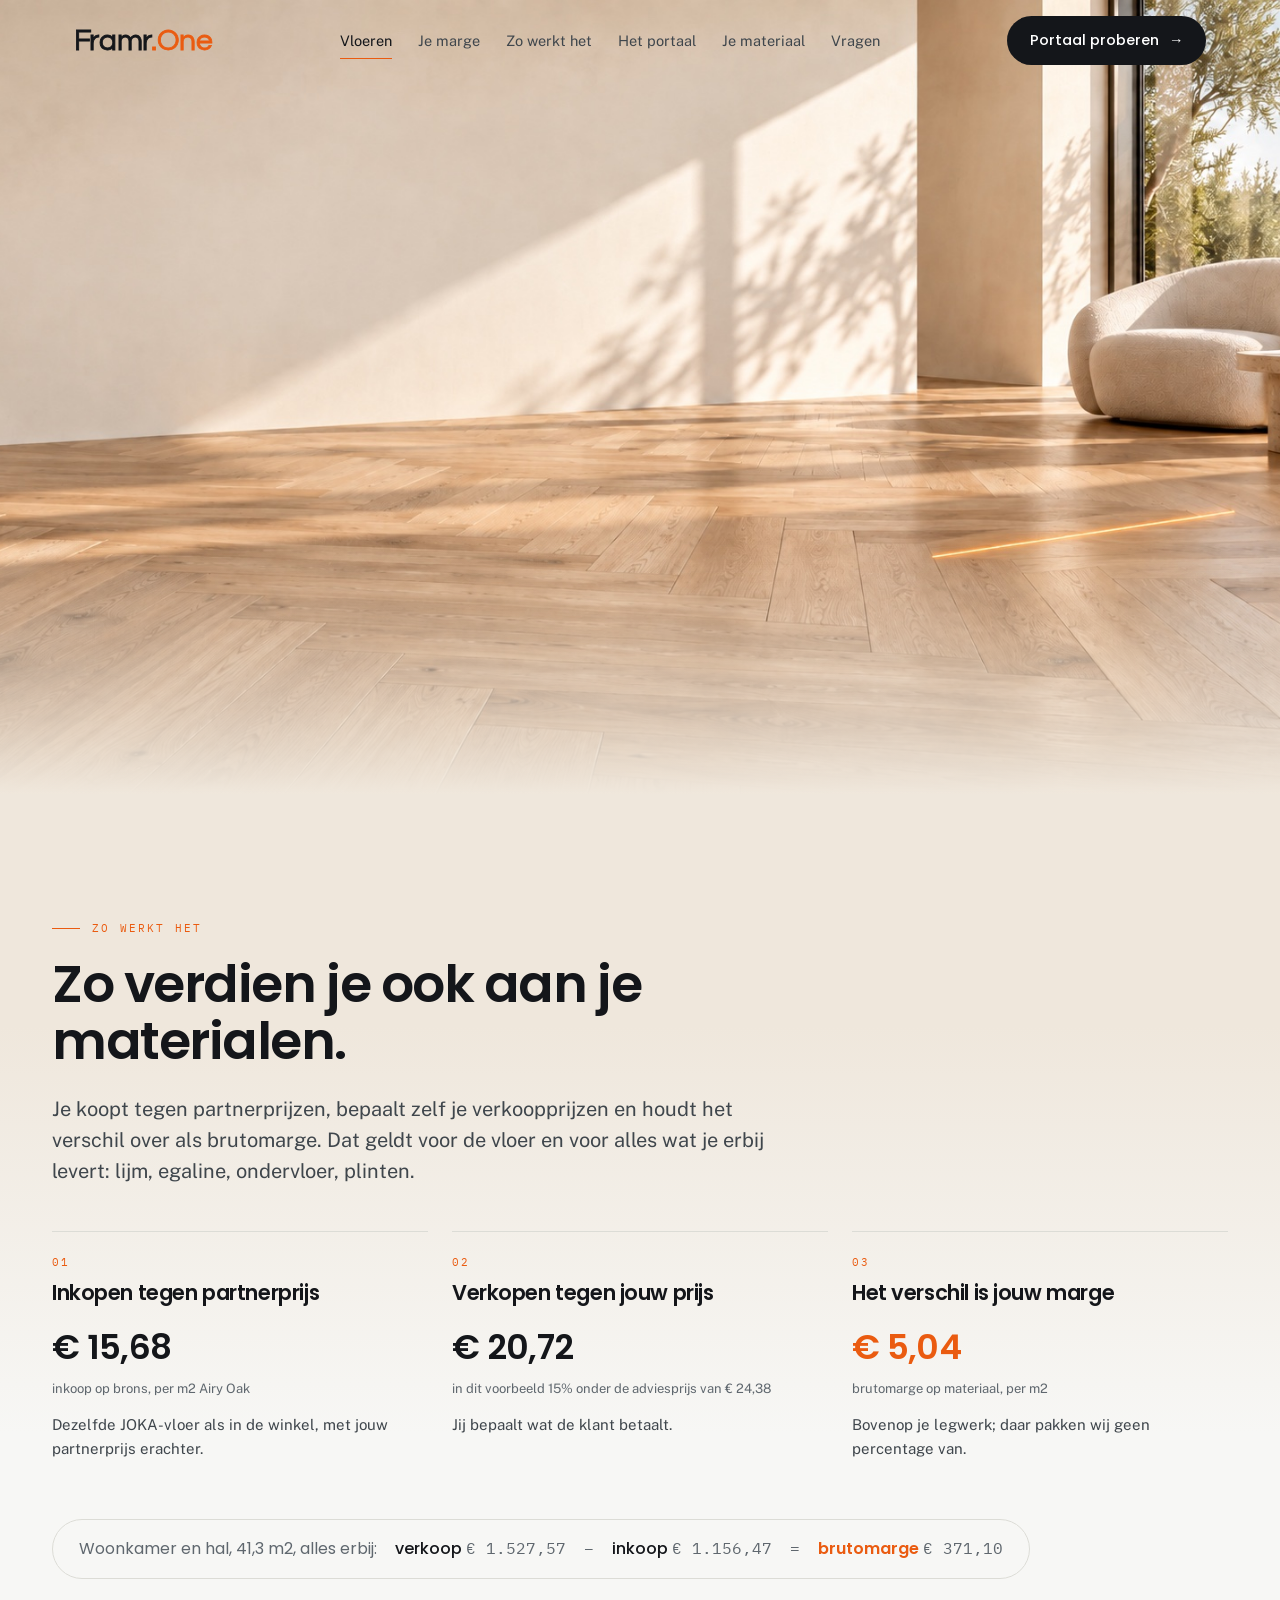
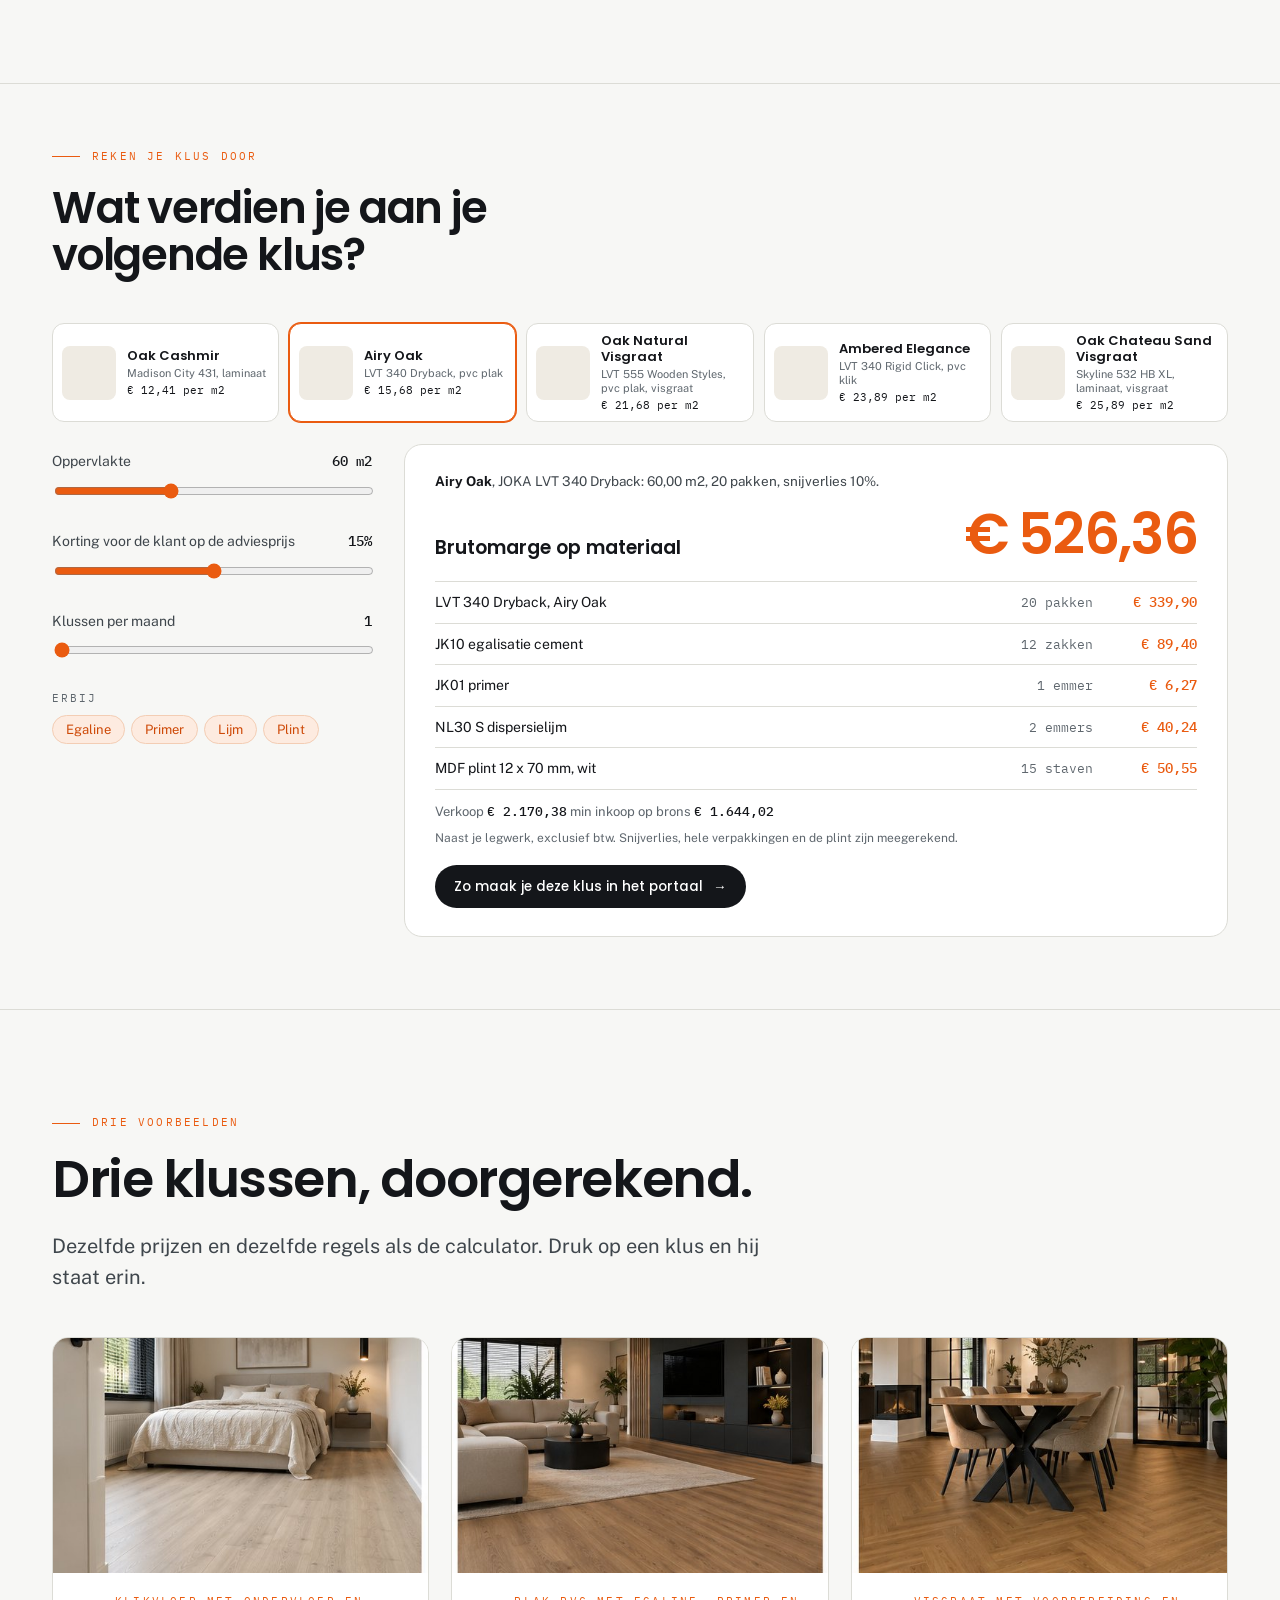
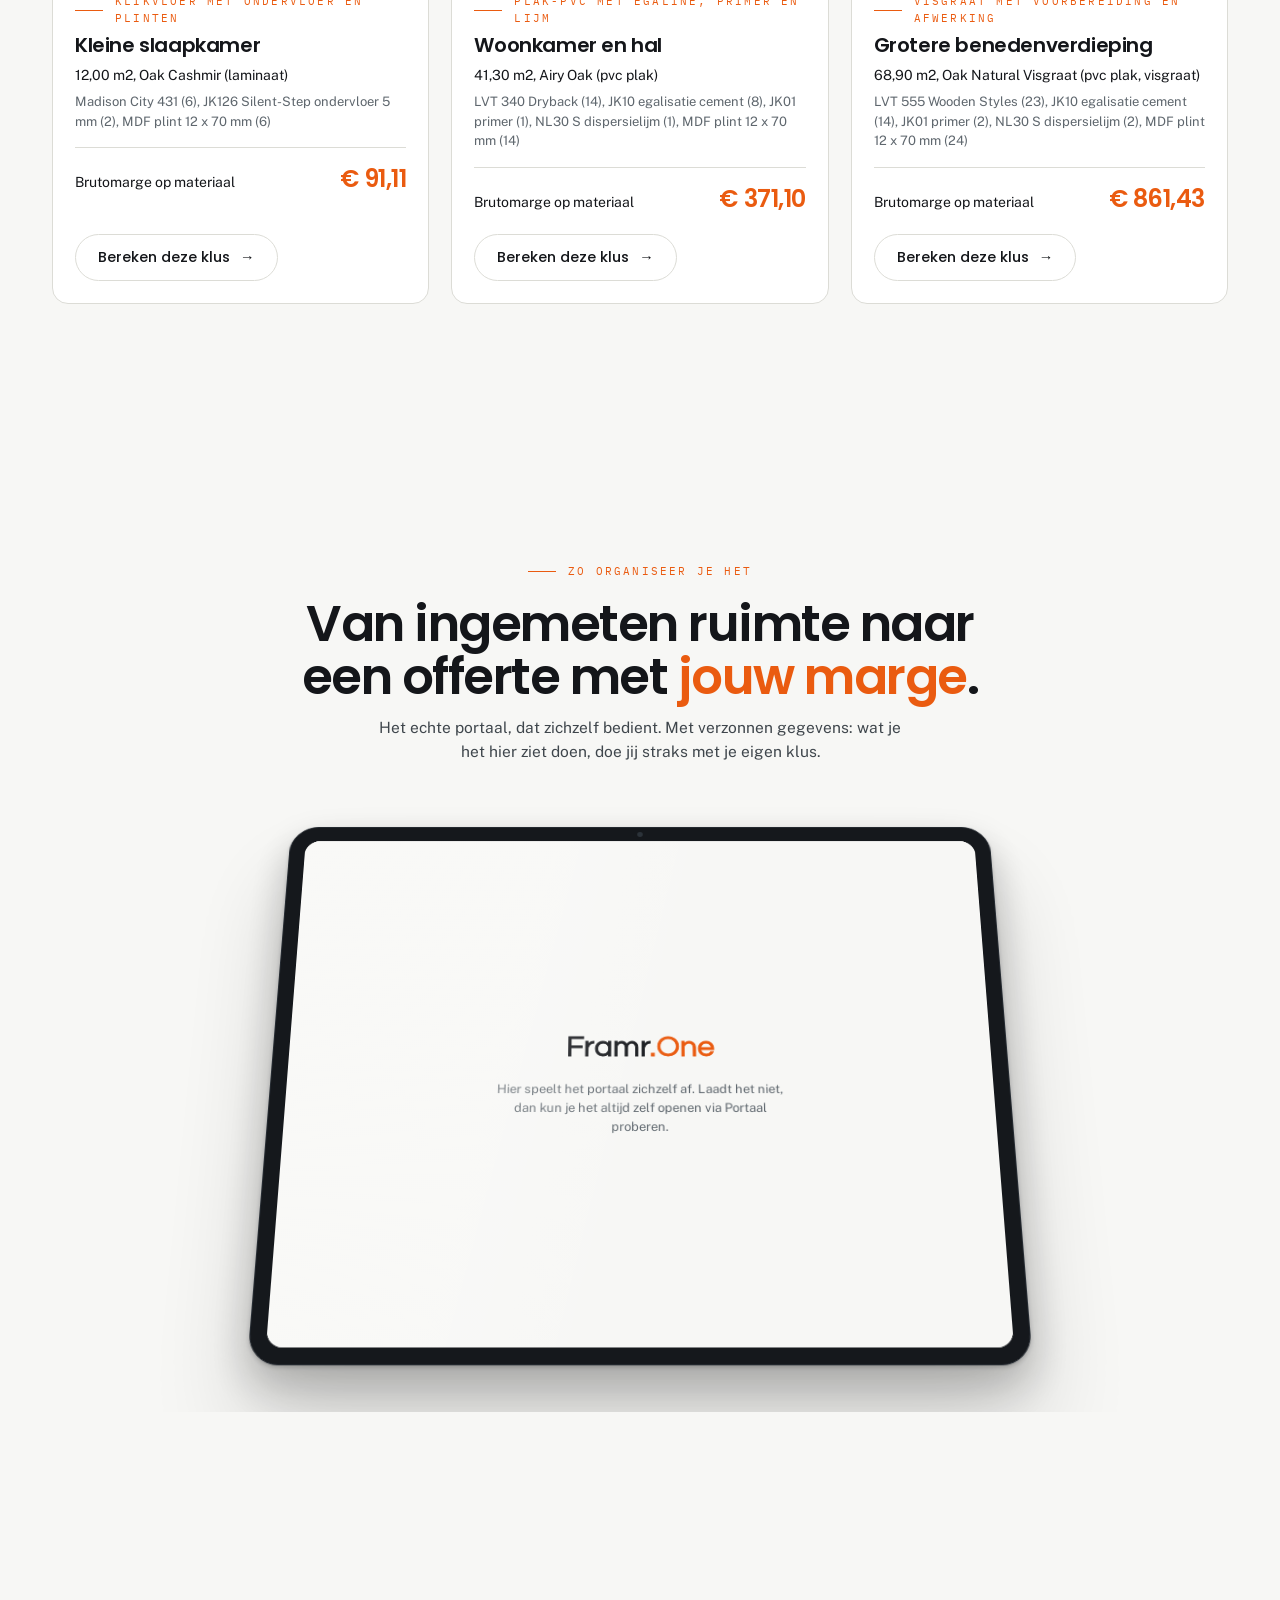
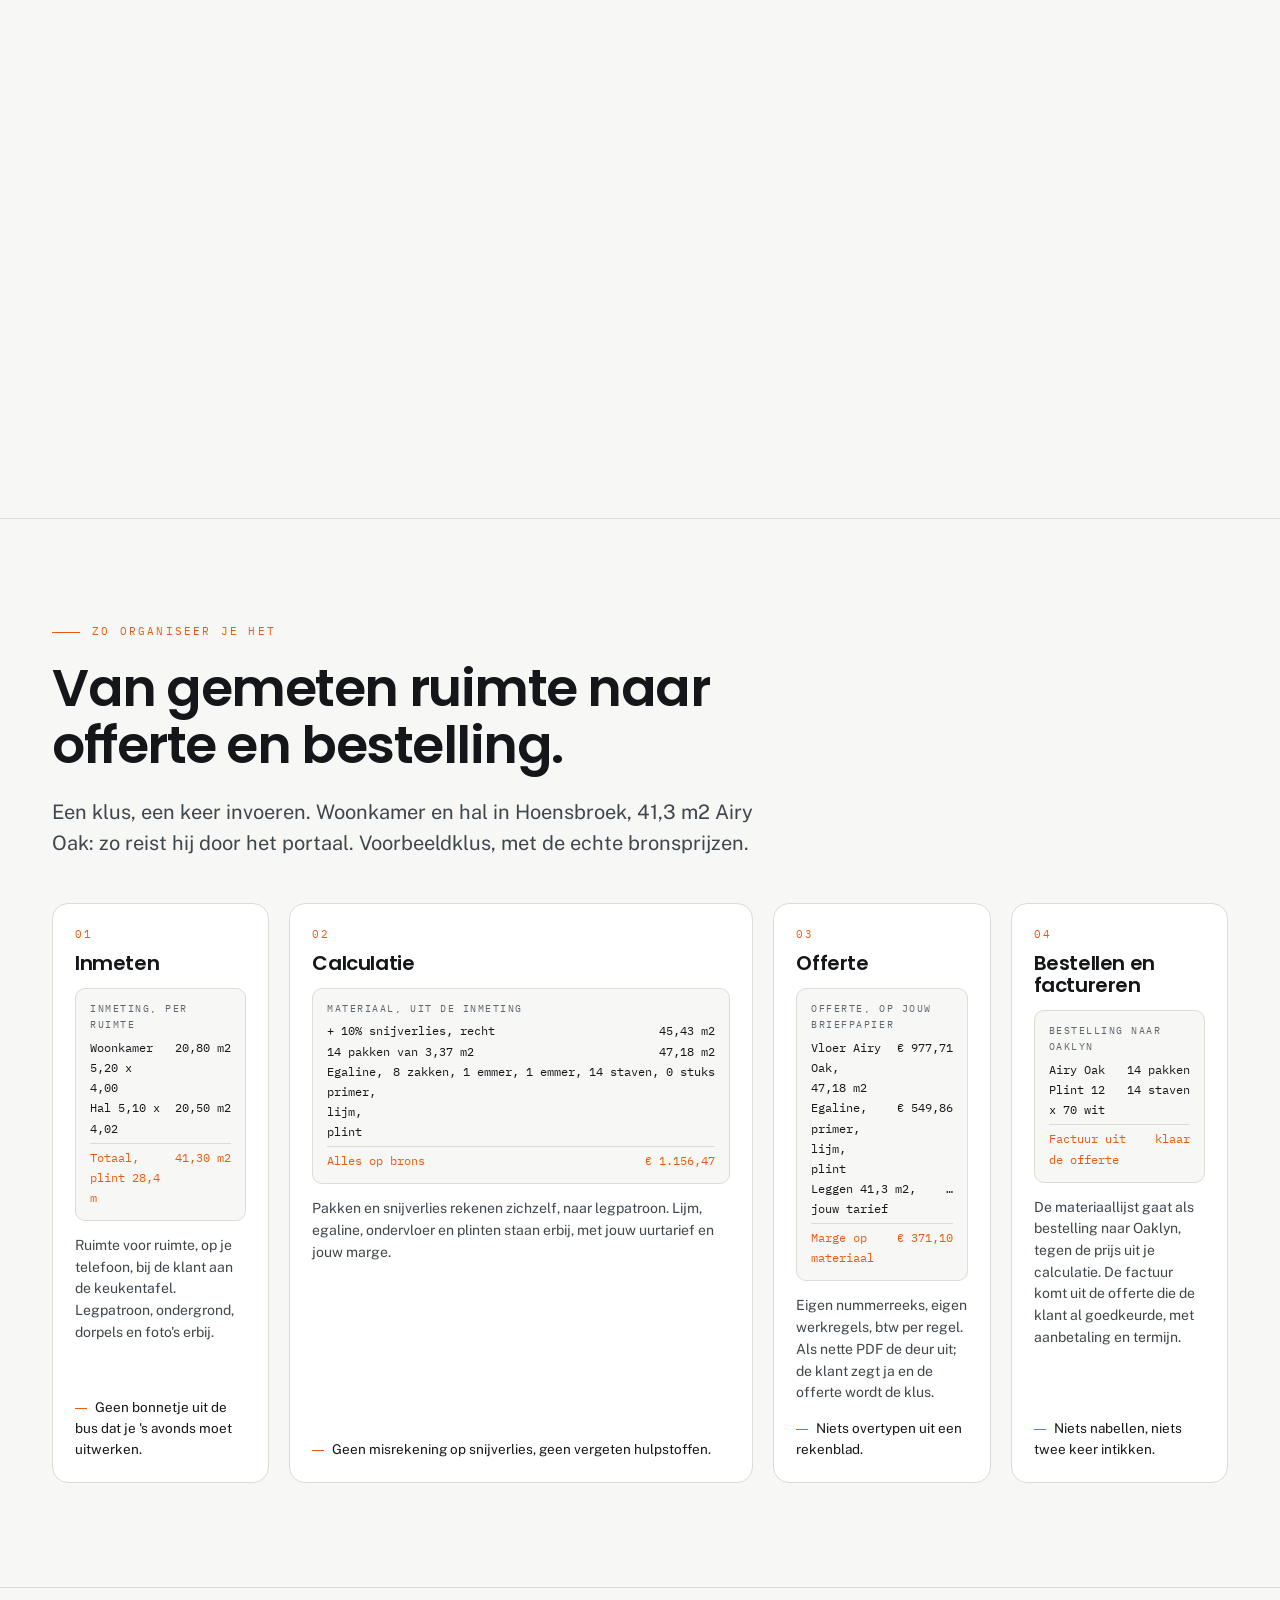
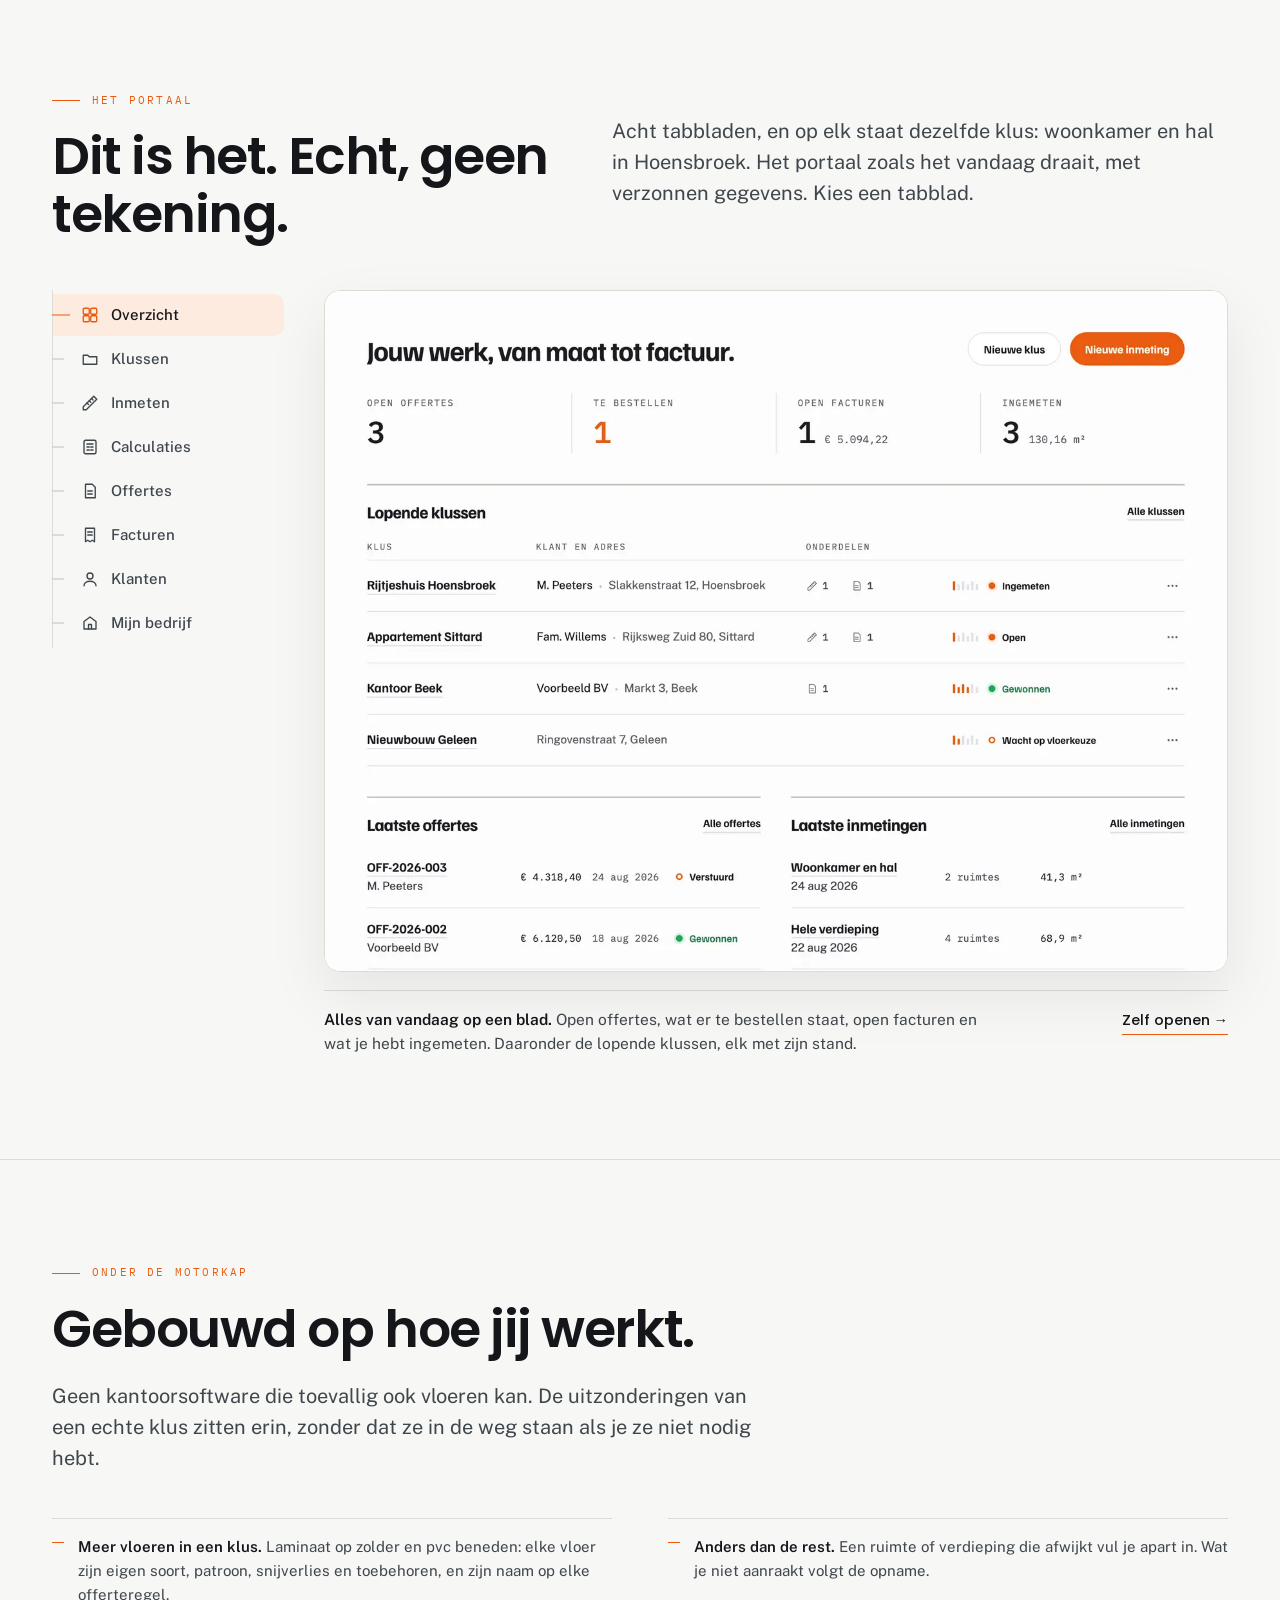
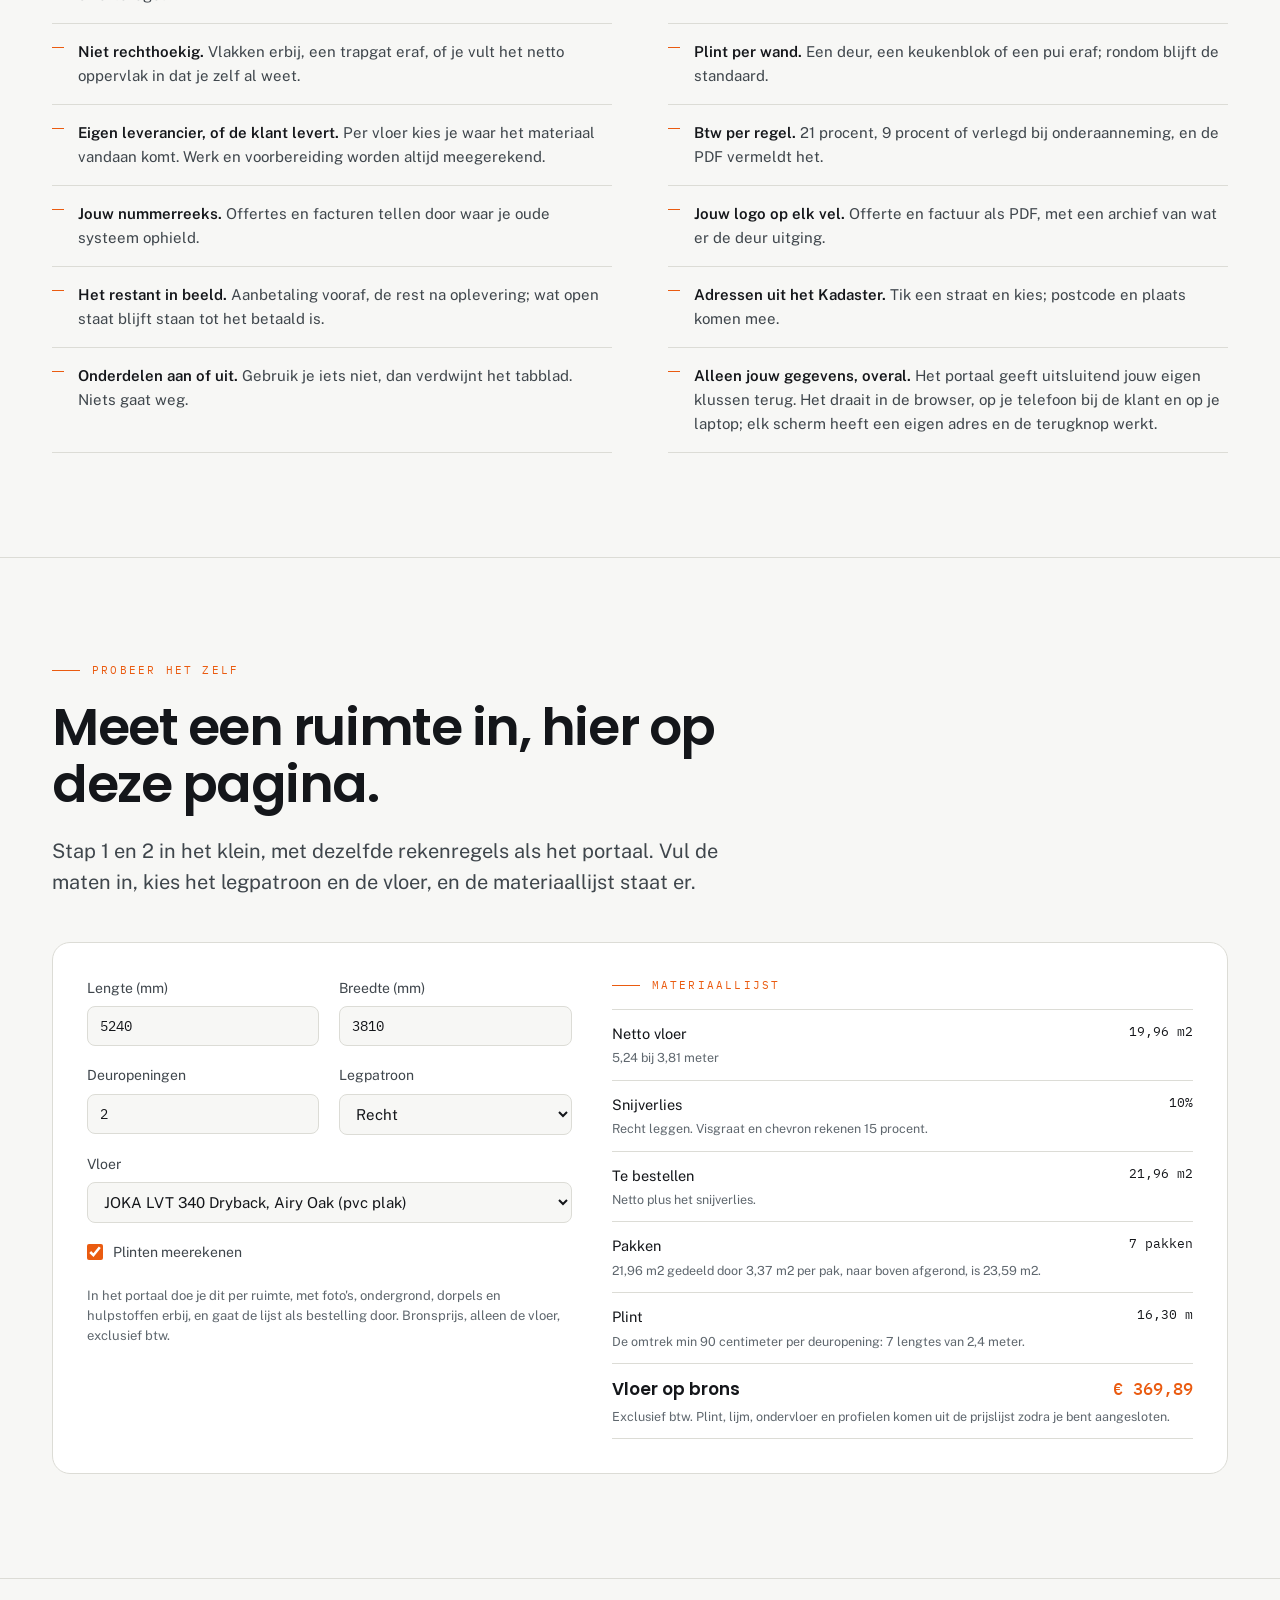
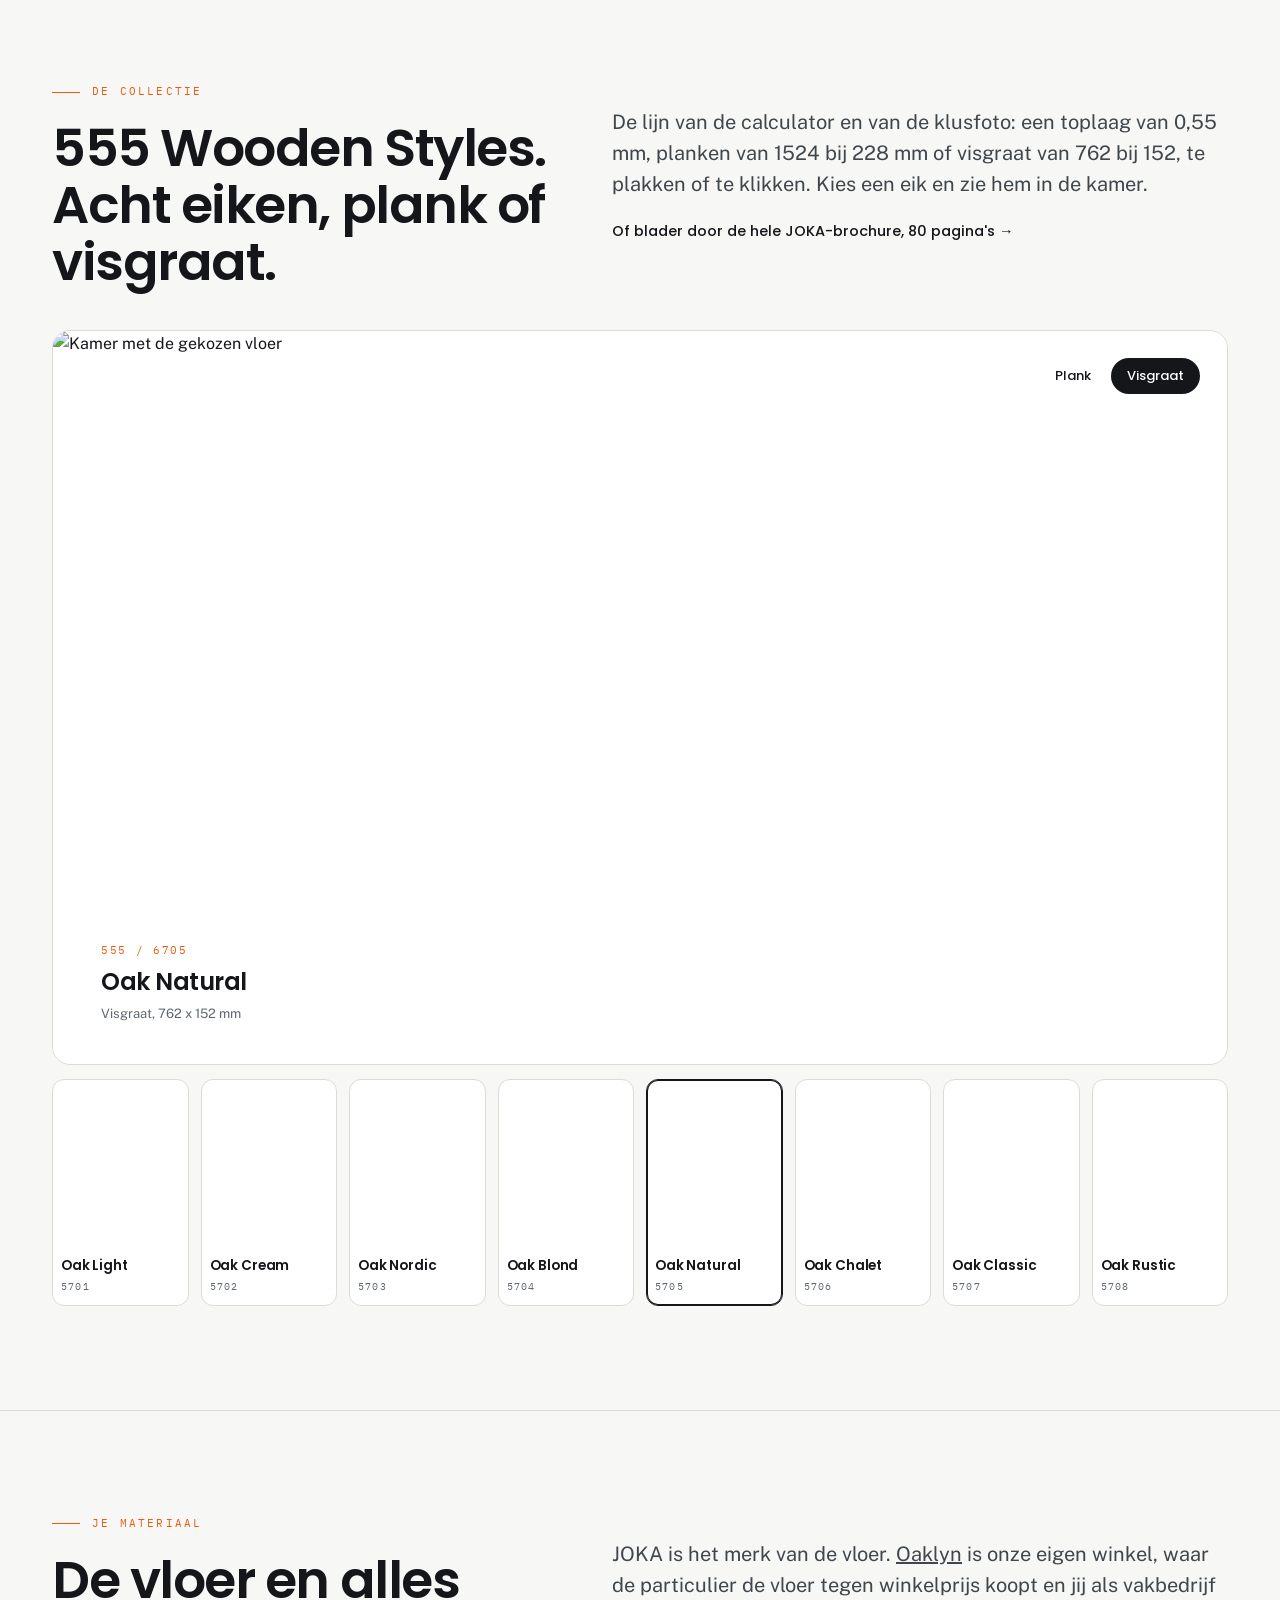
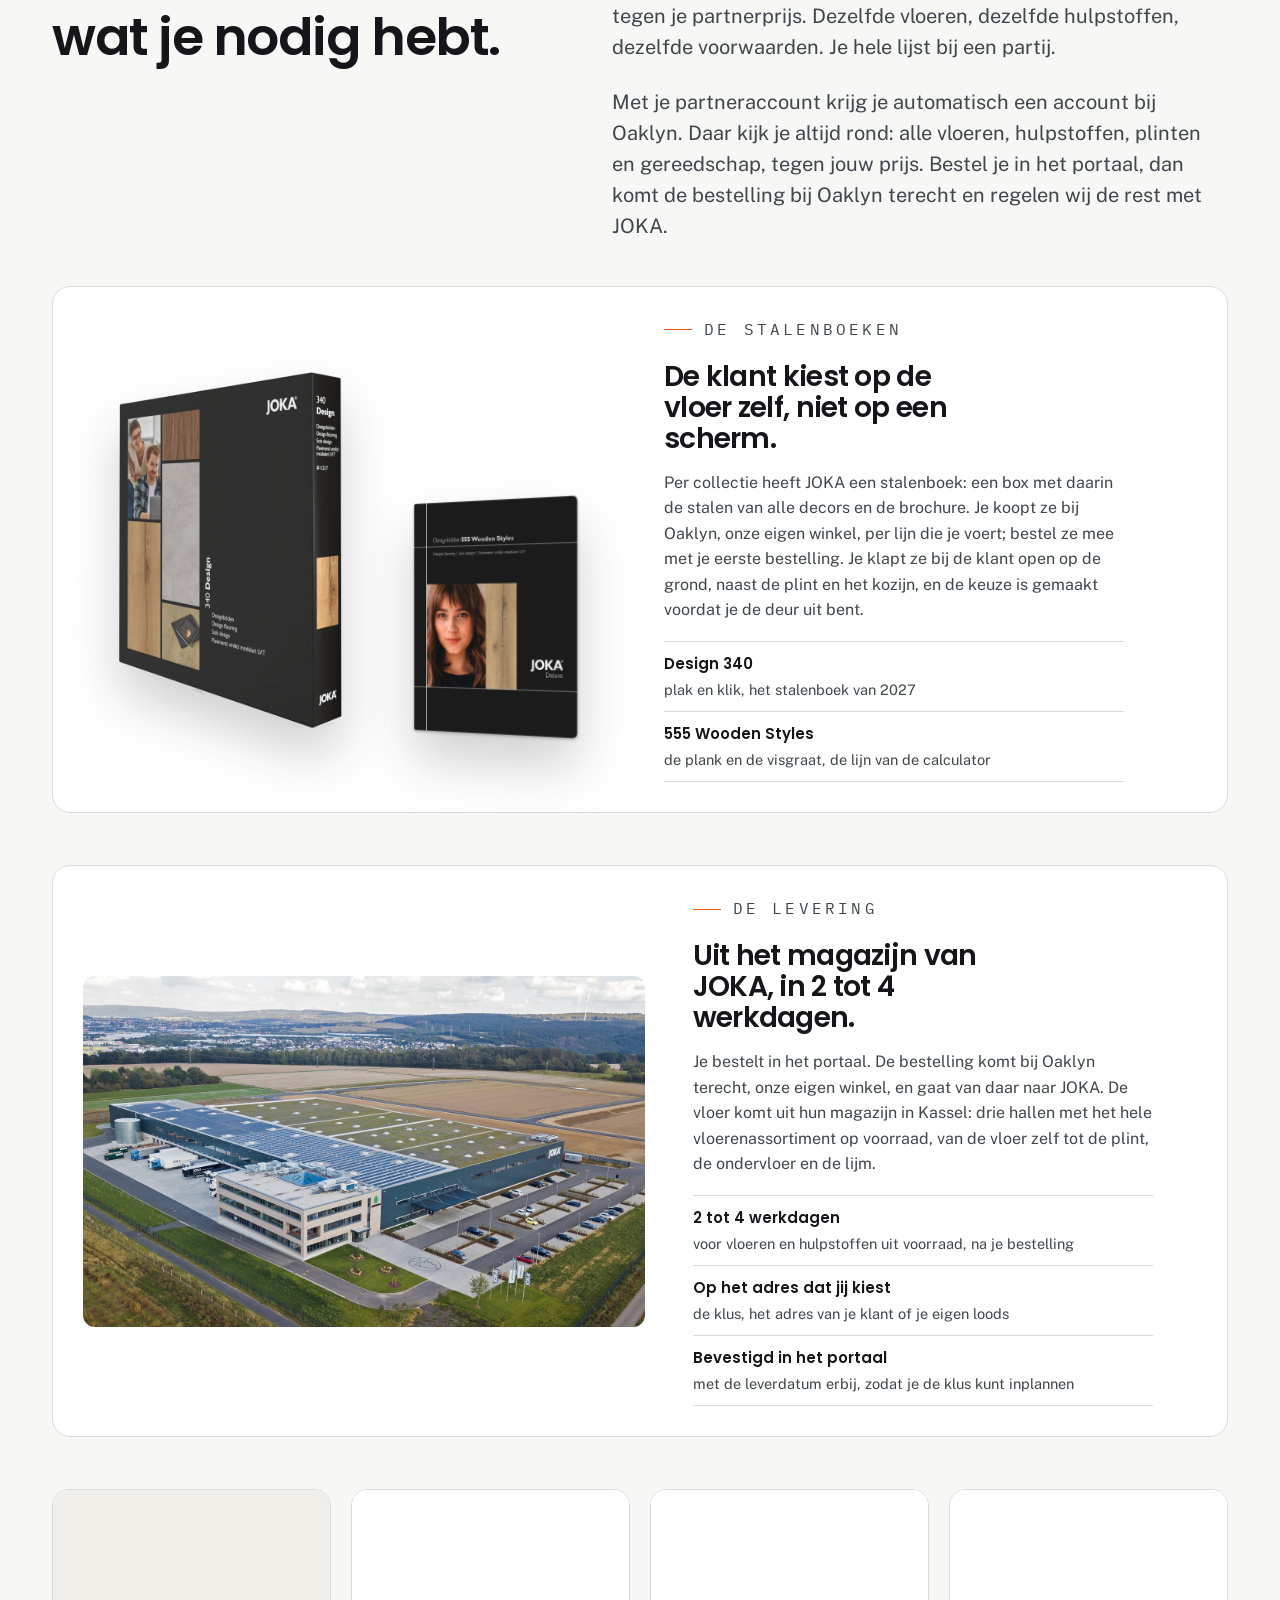
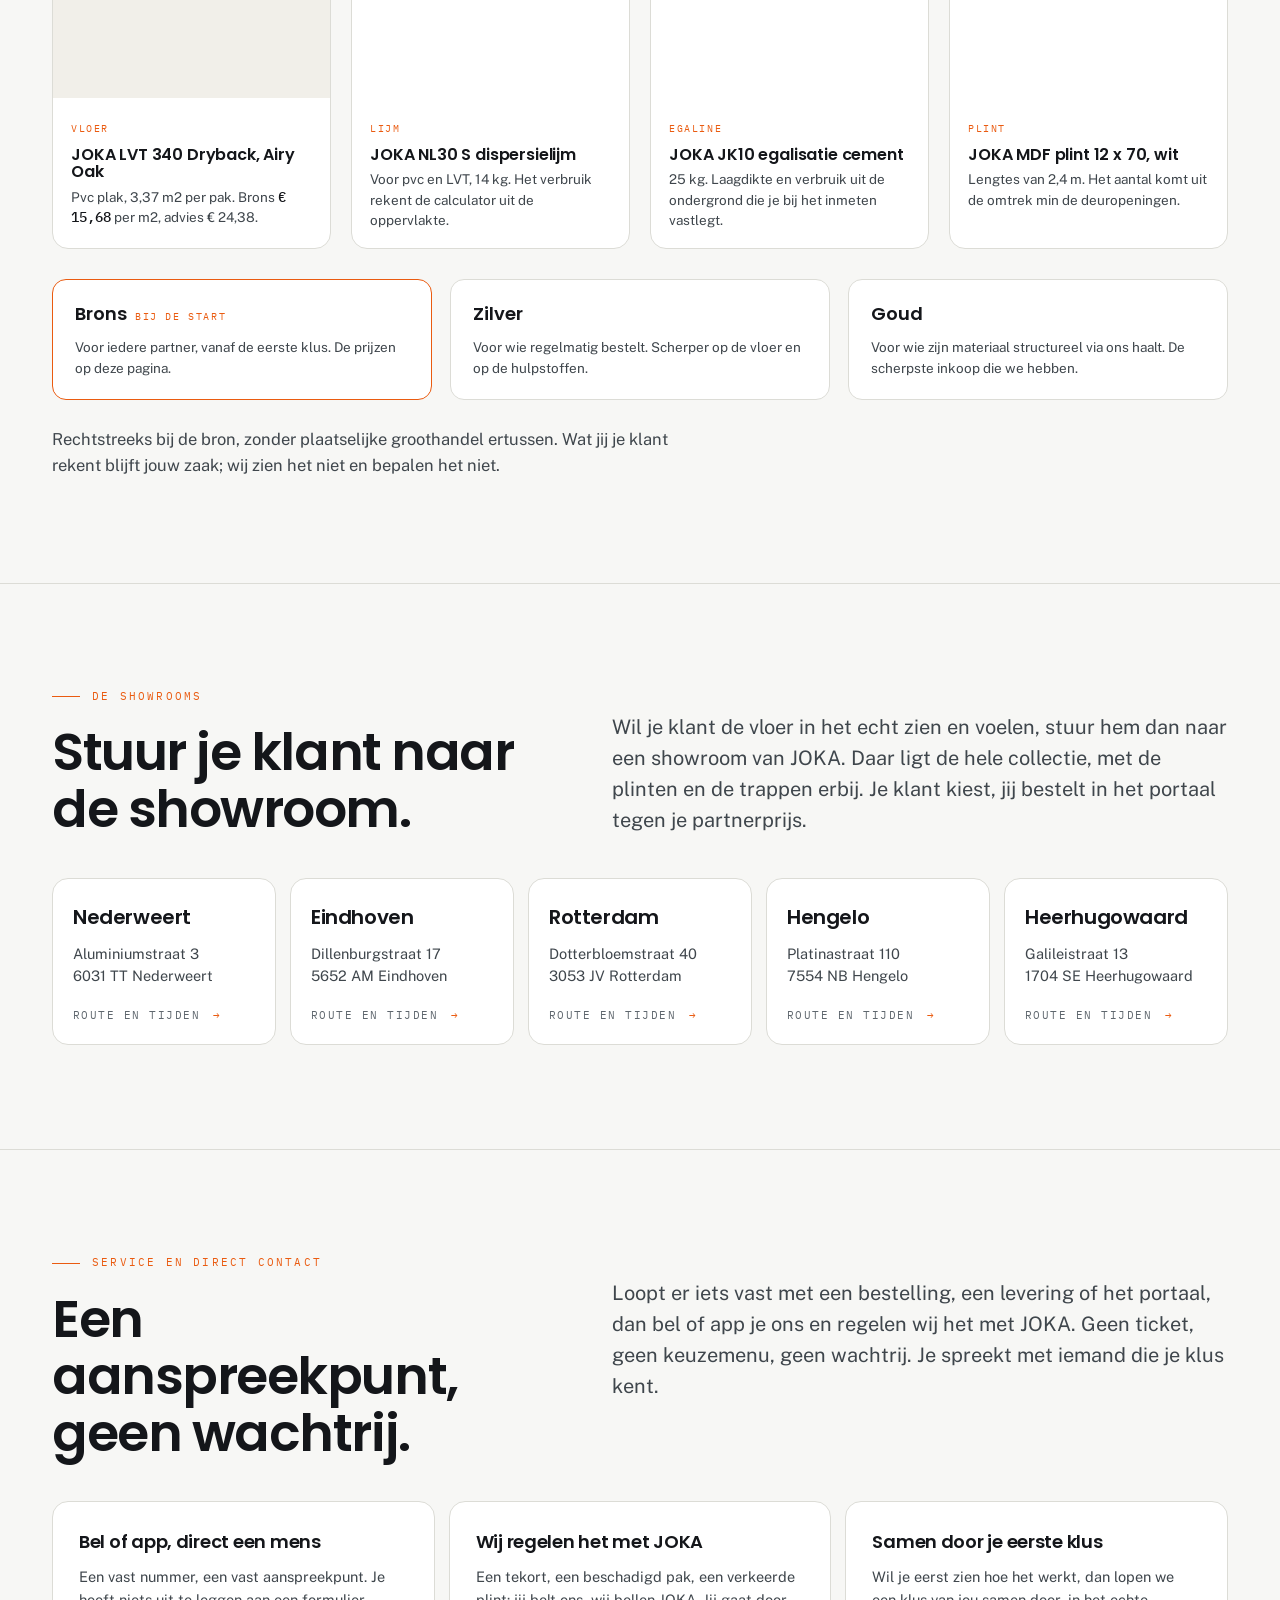
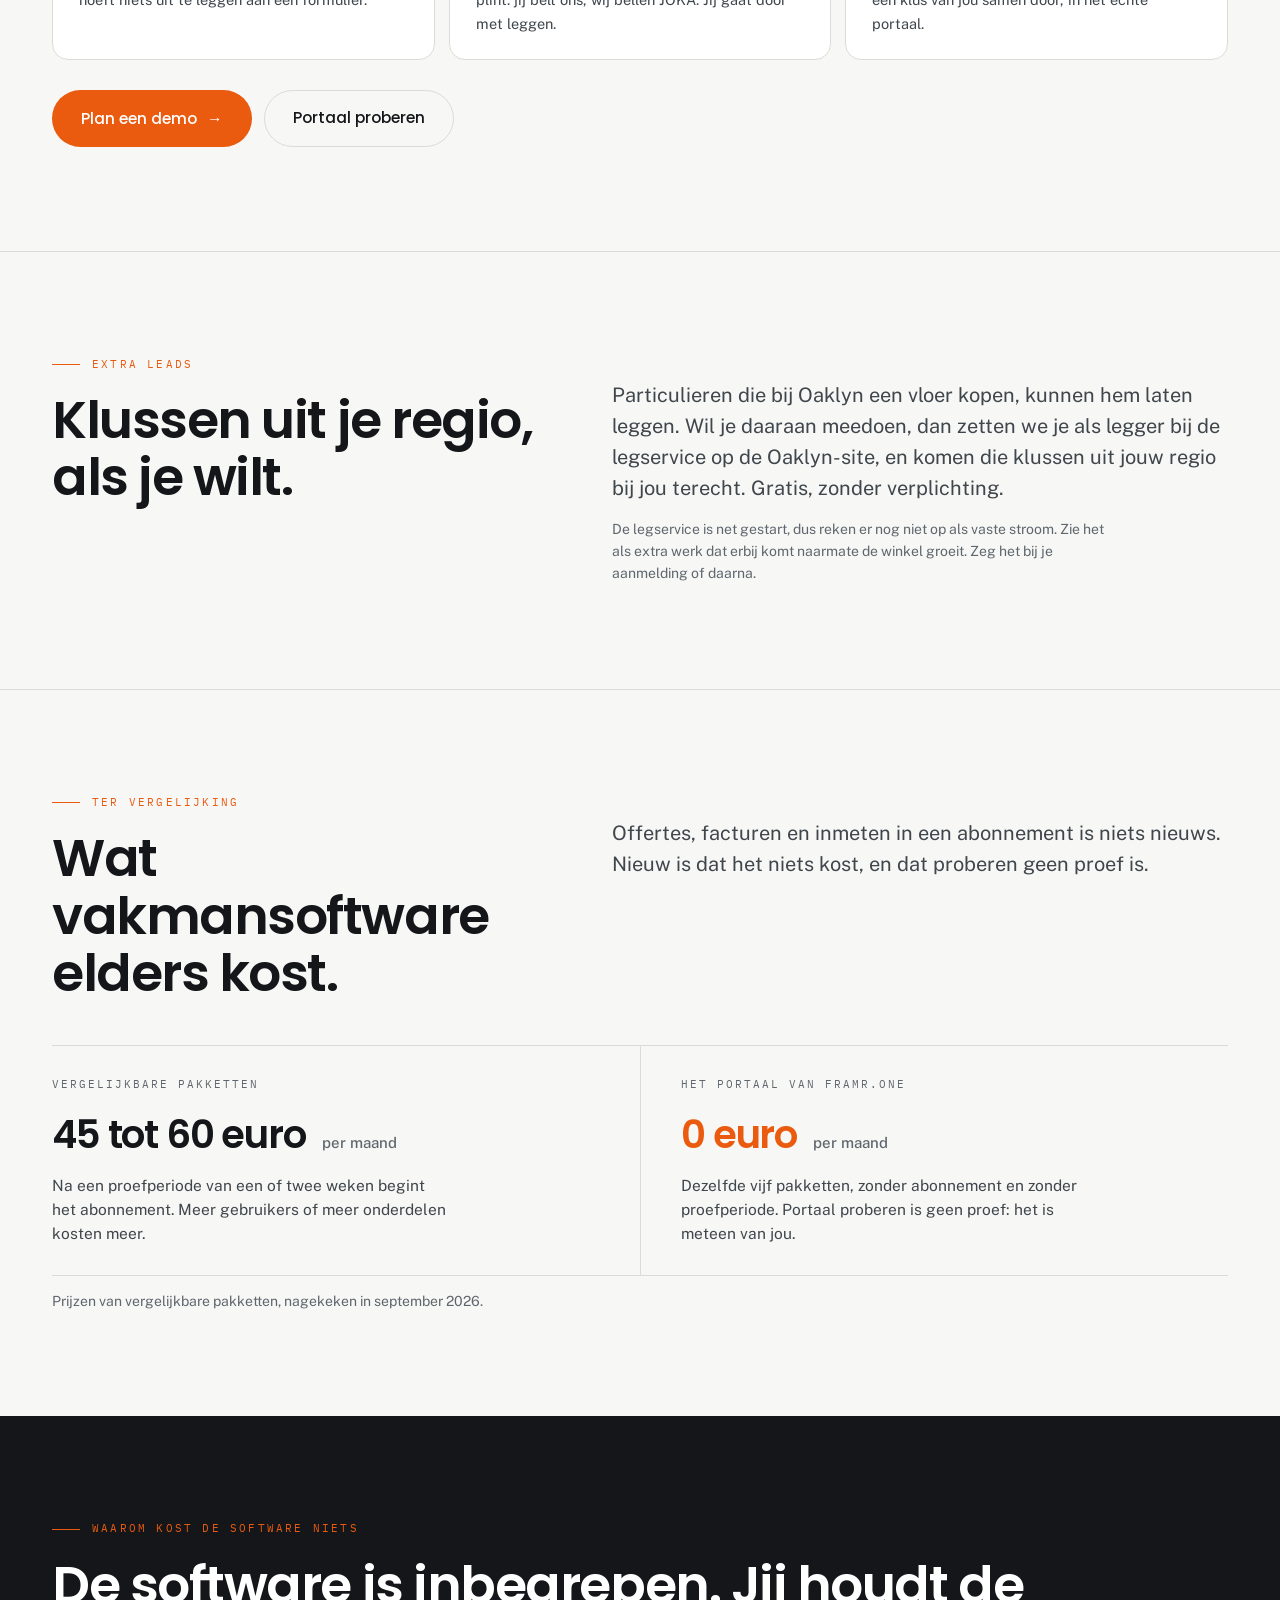
==== vloeren/index.html @ 697e4c8c "Momentopname van de site, 2026-09-15" ====
<!DOCTYPE html>
<html lang="nl">
<head>
<meta charset="utf-8">
<meta name="viewport" content="width=device-width, initial-scale=1">
<title>Framr.One Vloeren, meer verdienen aan iedere vloerklus</title>
<meta name="description" content="Framr.One Vloeren: koop JOKA-vloeren en materiaal tegen partnerprijzen, bepaal zelf je verkoopprijs en regel de klus van inmeten tot factuur vanuit een omgeving. Het portaal is gratis.">
<meta name="robots" content="noindex, nofollow">
<link rel="preconnect" href="https://fonts.googleapis.com">
<link rel="preconnect" href="https://fonts.gstatic.com" crossorigin>
<link href="https://fonts.googleapis.com/css2?family=Questrial&family=Poppins:wght@400;500;600&family=Public+Sans:wght@400;500;600&family=IBM+Plex+Mono:wght@400;500&display=swap" rel="stylesheet">
<link rel="stylesheet" href="../stijl.css">
<link rel="stylesheet" href="../toonbank.css">
<!-- Tijdelijk: het proefpaneel voor het tweede deel (15-09-2026). Gaat weg na de keuze van Jelle. -->
<link rel="stylesheet" href="proef.css?v=2026-09-15c">
<style>
  /* De vloerenlandingspagina (framr.one/vloeren). Sinds 14-09-2026 is dit versie 3: rond
     marge in plaats van rond software, met drie bewegende momenten (de toonbank, de
     projectflow en de calculator die reageert); de rest staat stil. De eerdere versies
     staan ernaast als versie-1.html (het origineel van 12-09) en versie-2.html.

     Eigen klassen beginnen met v3-, naar de versie waaruit de pagina komt. De gedeelde
     stijl.css levert vak, raster, opschrift, duo, punten en de knoppen. */

  .v3-bewijsrij { list-style: none; margin: 22px 0 0; padding: 0; display: flex; flex-wrap: wrap;
                  gap: 10px 22px; font-family: var(--mono); font-size: 10.5px; letter-spacing: .14em;
                  text-transform: uppercase; color: var(--label); }
  .v3-bewijsrij li { display: flex; align-items: center; gap: 9px; }
  .v3-bewijsrij li::before { content: ""; width: 5px; height: 5px; border-radius: 50%; background: var(--oranje); }

  /* De calculator. Schuifjes links, de uitkomst groot rechts. */
  .v3-calc { display: grid; grid-template-columns: minmax(0, 5fr) minmax(0, 6fr); gap: 40px; margin-top: 40px;
             background: var(--vlak); border: 1px solid var(--lijn); border-radius: 18px; padding: 34px; }
  .v3-schuif { display: block; margin-bottom: 22px; }
  .v3-schuif .v3-rij { display: flex; justify-content: space-between; align-items: baseline; margin-bottom: 8px; }
  .v3-schuif .v3-wat { font-size: 14px; color: var(--tekst); }
  .v3-schuif .v3-stand { font-family: var(--mono); font-size: 13px; color: var(--inkt); }
  .v3-schuif input[type="range"] { width: 100%; accent-color: var(--oranje); }
  .v3-schuif select { width: 100%; font-family: var(--lopend); font-size: 14px; padding: 9px 12px;
                      border: 1px solid var(--lijn); border-radius: 8px; background: var(--grond); color: var(--inkt); }
  .v3-uitkomst { display: flex; flex-direction: column; justify-content: center; gap: 22px; }
  .v3-groot .v3-cijfer { display: block; font-family: var(--kop); font-weight: 600; letter-spacing: -.03em;
                         font-size: clamp(40px, 5.6vw, 66px); line-height: 1; color: var(--oranje);
                         font-variant-numeric: tabular-nums; }
  .v3-groot .v3-onder { display: block; margin-top: 10px; font-size: 15px; color: var(--tekst); }
  .v3-regels { border-top: 1px solid var(--lijn); }
  .v3-regels div { display: flex; justify-content: space-between; gap: 16px; padding: 10px 0;
                   border-bottom: 1px solid var(--lijn); font-size: 14px; color: var(--tekst); }
  .v3-regels div span:last-child { font-family: var(--mono); font-size: 13px; color: var(--inkt); white-space: nowrap; }
  .v3-noot { font-size: 13px; color: var(--label); line-height: 1.55; margin-top: 4px; }

  /* De projectflow: de maatlijn met zes stations die oplichten. */
  .v3-lat { --q: 0; position: relative; margin-top: 46px; padding-left: 92px; }
  .v3-lat .v3-staaf { position: absolute; left: 44px; top: 6px; bottom: 6px; width: 2px; background: var(--lijn); }
  .v3-lat .v3-getekend { position: absolute; left: 44px; top: 6px; width: 2px; background: var(--oranje);
                         height: calc(var(--q) * 100%); max-height: calc(100% - 12px); }
  .v3-lat .v3-loper { position: absolute; left: 44px; top: 6px; width: 14px; height: 14px; margin: -7px 0 0 -6px;
                      border-radius: 50%; background: var(--oranje); box-shadow: 0 0 0 6px rgba(234,91,16,.14);
                      transform: translateY(calc(var(--q) * var(--lat-h, 0px))); }
  .v3-station { position: relative; padding: 22px 0 40px; opacity: .32; transition: opacity .45s ease; }
  .v3-station.v3-aan { opacity: 1; }
  .v3-station::before { content: ""; position: absolute; left: -54px; top: 30px; width: 22px; height: 2px; background: var(--maatlijn); }
  .v3-station.v3-aan::before { background: var(--oranje); }
  .v3-station .nr { font-family: var(--mono); font-size: 11px; letter-spacing: .18em; color: var(--oranje); }
  .v3-station h3 { font-size: clamp(20px, 2.6vw, 28px); margin: 8px 0 8px; letter-spacing: -.02em; }
  .v3-station p { font-size: 15px; color: var(--tekst); line-height: 1.7; max-width: 52ch; margin: 0; }

  /* Twee kolommen met een streep ertussen, voor Framr.One tegenover Oaklyn. */
  .v3-tweeluik { display: grid; grid-template-columns: 1fr 1fr; gap: 0; margin-top: 40px;
                 border: 1px solid var(--lijn); border-radius: 18px; overflow: hidden; }
  .v3-tweeluik > div { padding: 34px; }
  .v3-tweeluik > div + div { border-left: 1px solid var(--lijn); }
  .v3-tweeluik .merk { font-size: 26px; display: inline-block; }
  .v3-tweeluik .v3-voor { font-family: var(--mono); font-size: 10.5px; letter-spacing: .16em; text-transform: uppercase;
                          color: var(--oranje); display: block; margin: 10px 0 14px; }
  .v3-tweeluik p { font-size: 15px; color: var(--tekst); line-height: 1.7; margin: 0; }

  /* Het grote statement. */
  .v3-statement { text-align: center; padding: 96px max(22px, 5.75vw); }
  .v3-statement h2 { font-size: clamp(30px, 4.8vw, 56px); letter-spacing: -.03em; max-width: 18ch; margin: 0 auto; }
  .v3-statement h2 em { font-style: normal; color: var(--oranje); }
  .v3-statement p { font-size: 17px; color: var(--tekst); max-width: 54ch; margin: 22px auto 0; line-height: 1.7; }

  /* De niveaus: brons nu, zilver en goud erboven. */
  .v3-niveaus { display: grid; grid-template-columns: repeat(3, 1fr); gap: 18px; margin-top: 30px; }

  /* De etalage van 555 Wooden Styles: een kamerbeeld met de naam erop, de stalen als strook eronder. */
  .v3-etalage { margin-top: 40px; }
  .v3-etalage-kamer { position: relative; aspect-ratio: 16 / 10; border-radius: 18px; overflow: hidden;
                      background: var(--vlak); border: 1px solid var(--lijn); }
  .v3-etalage-kamer img { position: absolute; inset: 0; width: 100%; height: 100%; object-fit: cover; opacity: 0; transition: opacity .7s ease; }
  .v3-etalage-kamer img.v3-voor { opacity: 1; }
  .v3-etalage-naam { position: absolute; left: 26px; bottom: 26px; z-index: 2; padding: 16px 22px 14px;
                     background: rgba(255,255,255,.94); border-radius: 14px; }
  .v3-etalage-nr { display: block; font-family: var(--mono); font-size: 10.5px; letter-spacing: .16em; color: var(--oranje); }
  .v3-etalage-naam b { display: block; font-family: var(--kop); font-weight: 600; font-size: 24px; letter-spacing: -.02em; color: var(--inkt); margin: 4px 0 2px; }
  .v3-etalage-naam i { display: block; font-style: normal; font-size: 13px; color: var(--label); }
  .v3-etalage-patroon { position: absolute; right: 22px; top: 22px; z-index: 2; display: flex; gap: 4px; padding: 5px;
                        background: rgba(255,255,255,.94); border-radius: 999px; }
  .v3-etalage-patroon button { font-family: var(--kop); font-weight: 500; font-size: 13px; padding: 8px 16px; border-radius: 999px;
                               border: 0; background: transparent; color: var(--inkt); cursor: pointer; }
  .v3-etalage-patroon button[aria-pressed="true"] { background: var(--inkt); color: #fff; }
  .v3-etalage-patroon button[disabled] { opacity: .35; cursor: default; }
  .v3-etalage-stalen { display: grid; grid-template-columns: repeat(8, 1fr); gap: 12px; margin-top: 14px; }
  .v3-staalknop { appearance: none; -webkit-appearance: none; border: 1px solid var(--lijn); background: var(--vlak); border-radius: 12px;
                  padding: 8px 8px 10px; cursor: pointer; text-align: left; font: inherit; color: inherit;
                  transition: transform .2s ease, border-color .2s ease; }
  .v3-staalknop:hover { transform: translateY(-3px); border-color: var(--label); }
  .v3-staalknop[aria-pressed="true"] { border-color: var(--inkt); box-shadow: inset 0 0 0 1px var(--inkt); }
  .v3-staalbeeld { display: block; aspect-ratio: 3 / 4; border-radius: 7px; background-size: cover; background-position: 50% 50%; }
  .v3-staalknop b { display: block; margin-top: 9px; font-family: var(--kop); font-weight: 600; font-size: 13.5px; letter-spacing: -.01em; }
  .v3-staalknop i { display: block; font-style: normal; font-family: var(--mono); font-size: 10px; letter-spacing: .12em; color: var(--label); margin-top: 2px; }
  @media (max-width: 900px) {
    .v3-etalage-stalen { grid-template-columns: repeat(4, 1fr); gap: 8px; }
    .v3-etalage-kamer { aspect-ratio: 4 / 3; }
    .v3-etalage-naam { left: 14px; bottom: 14px; padding: 12px 16px 10px; }
    .v3-etalage-naam b { font-size: 19px; }
    .v3-etalage-patroon { right: 12px; top: 12px; }
  }

  /* De stalenboeken: de echte collectieboxen van JOKA in een vitrine. De box van Design 340 is een
     productfoto in perspectief; het boek van 555 Wooden Styles is een platte omslag die hier een rug en
     een kwartslag krijgt, zodat de twee elkaar aankijken. Ze komen omhoog zodra het blok in beeld komt. */
  .v3-stalen { display: grid; grid-template-columns: minmax(0, 1fr) minmax(0, 1fr); gap: 48px; align-items: center;
               margin: 44px 0 52px; padding: 30px 46px; background: var(--vlak); border: 1px solid var(--lijn); border-radius: 18px; }
  .v3-vitrine { position: relative; height: 420px; }
  .v3-boekdoos { position: absolute; bottom: 30px; display: block; opacity: 0; transform: translateY(26px);
                 filter: drop-shadow(0 28px 26px rgba(20,22,26,.2));
                 transition: opacity .7s ease calc(var(--i) * 180ms), transform .9s cubic-bezier(.2, .7, .2, 1) calc(var(--i) * 180ms); }
  .v3-vitrine.open .v3-boekdoos { opacity: 1; transform: none; }
  .v3-boekdoos img { display: block; width: 100%; height: auto; }
  .v3-doos-340 { left: 3%; width: 44%; z-index: 2; }
  .v3-doos-555 { right: 5%; width: 34%; perspective: 1100px; }
  .v3-boek3d { display: block; position: relative; transform-style: preserve-3d; transform-origin: 0 50%; transform: rotateY(-26deg); }
  .v3-boek3d img { border-radius: 2px 5px 5px 2px; box-shadow: 0 1px 3px rgba(20,22,26,.35); }
  .v3-doos-rug { position: absolute; left: 0; top: 2px; bottom: 2px; width: 34px; display: block;
                 transform-origin: 0 50%; transform: rotateY(90deg);
                 background: linear-gradient(to right, #202327, #0F1114 60%, #17191C); border-radius: 3px 0 0 3px; }
  .v3-stalen-woord h3 { font-size: clamp(22px, 2.2vw, 30px); letter-spacing: -.025em; margin: 10px 0 16px; max-width: 16ch; }
  .v3-stalen-woord p { font-size: 16px; line-height: 1.6; color: var(--tekst); margin: 0 0 18px; max-width: 46ch; }
  .v3-stalen-lijst { list-style: none; margin: 0; padding: 0; max-width: 46ch; }
  .v3-stalen-lijst li { padding: 10px 0; border-top: 1px solid var(--lijn); font-size: 14.5px; color: var(--tekst); }
  .v3-stalen-lijst li:last-child { border-bottom: 1px solid var(--lijn); }
  .v3-stalen-lijst b { display: block; font-family: var(--kop); font-weight: 600; font-size: 15px; color: var(--inkt); margin-bottom: 2px; }
  @media (prefers-reduced-motion: reduce) { .v3-boekdoos { transition: none; } }

  /* De showrooms: vier kaarten met adres, elk een link naar de showroompagina van JOKA. */
  .v3-showrooms { display: grid; grid-template-columns: repeat(auto-fit, minmax(200px, 1fr)); gap: 14px; margin-top: 40px; }
  .v3-showroom { display: flex; flex-direction: column; gap: 10px; padding: 22px 20px 20px; background: var(--vlak);
                 border: 1px solid var(--lijn); border-radius: 16px; text-decoration: none; color: inherit;
                 transition: transform .25s ease, box-shadow .25s ease, border-color .25s ease; }
  .v3-showroom:hover, .v3-showroom:focus-visible { transform: translateY(-4px); box-shadow: 0 18px 36px rgba(20,22,26,.1); border-color: var(--label); }
  .v3-showroom:focus-visible { outline: 2px solid var(--oranje); outline-offset: 2px; }
  .v3-showroom-stad { font-family: var(--kop); font-weight: 600; font-size: 20px; letter-spacing: -.02em; color: var(--inkt); }
  .v3-showroom-adres { font-size: 14.5px; line-height: 1.55; color: var(--tekst); }
  .v3-showroom-meer { margin-top: auto; padding-top: 10px; font-family: var(--mono); font-size: 10.5px; letter-spacing: .14em;
                      text-transform: uppercase; color: var(--label); white-space: nowrap; }
  .v3-showroom-meer .pijl { display: inline-block; margin-left: 4px; color: var(--oranje); transition: transform .25s ease; }
  .v3-showroom:hover .v3-showroom-meer .pijl { transform: translateX(4px); }
  /* Service en direct contact: drie punten en de knoppen. */
  .v3-punten { display: grid; grid-template-columns: repeat(3, 1fr); gap: 14px; margin-top: 40px; }
  .v3-punt { padding: 26px 26px 24px; background: var(--vlak); border: 1px solid var(--lijn); border-radius: 16px; }
  .v3-punt b { display: block; font-family: var(--kop); font-weight: 600; font-size: 18px; letter-spacing: -.015em; color: var(--inkt); margin-bottom: 8px; }
  .v3-punt p { margin: 0; font-size: 14.5px; line-height: 1.6; color: var(--tekst); }
  .v3-service-knoppen { margin-top: 30px; display: flex; gap: 12px; flex-wrap: wrap; }
  /* Extra leads: bescheiden, want de legservice is net gestart. */
  .v3-fijn { font-size: 14px; line-height: 1.6; color: var(--label); margin: 14px 0 0; max-width: 56ch; }
  @media (max-width: 900px) { .v3-punten { grid-template-columns: 1fr; } }



  /* De levering: het magazijn groot, de uitleg ernaast; het magazijnvlak onder de kop wijst hierheen. */
  .v3-levering { display: grid; grid-template-columns: minmax(0, 1.15fr) minmax(0, 1fr); gap: 48px; align-items: center;
                 margin: 0 0 52px; padding: 30px 46px 30px 30px; background: var(--vlak); border: 1px solid var(--lijn); border-radius: 18px;
                 scroll-margin-top: 84px; }
  .v3-levering-beeld { aspect-ratio: 16 / 10; border-radius: 12px; overflow: hidden; }
  .v3-levering-beeld img { display: block; width: 100%; height: 100%; object-fit: cover; object-position: 40% 50%; }
  .v3-levering-woord h3 { font-size: clamp(22px, 2.2vw, 30px); letter-spacing: -.025em; margin: 10px 0 16px; max-width: 18ch; }
  .v3-levering-woord p { font-size: 16px; line-height: 1.6; color: var(--tekst); margin: 0 0 18px; max-width: 46ch; }
  .v3-levering-lijst { list-style: none; margin: 0; padding: 0; max-width: 46ch; }
  .v3-levering-lijst li { padding: 10px 0; border-top: 1px solid var(--lijn); font-size: 14.5px; color: var(--tekst); }
  .v3-levering-lijst li:last-child { border-bottom: 1px solid var(--lijn); }
  .v3-levering-lijst b { display: block; font-family: var(--kop); font-weight: 600; font-size: 15px; color: var(--inkt); margin-bottom: 2px; }
  @media (max-width: 900px) { .v3-levering { grid-template-columns: 1fr; gap: 24px; padding: 24px; } }
  @media (max-width: 900px) {
    .v3-stalen { grid-template-columns: 1fr; gap: 24px; padding: 24px; }
    .v3-vitrine { height: 340px; }
  }
  .v3-niveau { border: 1px solid var(--lijn); border-radius: 14px; padding: 20px 22px; background: var(--vlak); }
  .v3-niveau.nu { border-color: var(--oranje); }
  .v3-niveau .v3-naam { font-family: var(--kop); font-weight: 600; font-size: 18px; }
  .v3-niveau .v3-tag { font-family: var(--mono); font-size: 10px; letter-spacing: .16em; text-transform: uppercase;
                       color: var(--oranje); margin-left: 8px; }
  .v3-niveau p { font-size: 13.5px; color: var(--tekst); line-height: 1.55; margin: 8px 0 0; }

  /* Waar het over gaat: de drie kale getallen naast de punten. Stil, geen tellers. */
  .v3-cijfers { display: grid; grid-template-columns: repeat(3, 1fr); gap: 24px; margin-top: 44px; }
  .v3-cijfer-vak { border-top: 1px solid var(--lijn); padding-top: 18px; }
  .v3-cijfer-vak .v3-getal { display: block; font-family: var(--kop); font-weight: 600; letter-spacing: -.03em;
                             font-size: clamp(38px, 4.4vw, 56px); line-height: 1; color: var(--inkt); font-variant-numeric: tabular-nums; }
  .v3-cijfer-vak .v3-getal em { font-style: normal; color: var(--oranje); }
  .v3-cijfer-vak .v3-bij { display: block; margin-top: 10px; font-size: 14.5px; color: var(--tekst); line-height: 1.5; }

  /* De inmeetdemo: dezelfde bouw als de calculator, velden links, de lijst rechts. */
  .v3-meet { display: grid; grid-template-columns: minmax(0, 5fr) minmax(0, 6fr); gap: 40px; margin-top: 40px;
             background: var(--vlak); border: 1px solid var(--lijn); border-radius: 18px; padding: 34px; }
  .v3-velden { display: grid; grid-template-columns: 1fr 1fr; gap: 18px 20px; }
  .v3-veld { display: block; }
  .v3-veld.breed { grid-column: 1 / -1; }
  .v3-veld .v3-wat { display: block; font-size: 14px; color: var(--tekst); margin-bottom: 7px; }
  .v3-veld input[type="number"], .v3-veld select { width: 100%; font-family: var(--lopend); font-size: 15px; padding: 10px 12px;
                                                   border: 1px solid var(--lijn); border-radius: 8px; background: var(--grond); color: var(--inkt); }
  .v3-veld input[type="number"] { font-family: var(--mono); font-size: 14px; }
  .v3-veld.vink { display: flex; align-items: center; gap: 10px; font-size: 14px; color: var(--tekst); }
  .v3-veld.vink input { accent-color: var(--oranje); width: 16px; height: 16px; margin: 0; }
  .v3-lijst { border-top: 1px solid var(--lijn); }
  .v3-lijst div { display: grid; grid-template-columns: minmax(0, 1fr) auto; gap: 4px 16px; padding: 12px 0; border-bottom: 1px solid var(--lijn); }
  .v3-lijst .v3-l { font-size: 14.5px; color: var(--inkt); }
  .v3-lijst .v3-r { font-family: var(--mono); font-size: 13px; color: var(--inkt); white-space: nowrap; text-align: right; }
  .v3-lijst .v3-hoe { grid-column: 1 / -1; font-size: 12.5px; color: var(--label); line-height: 1.5; }
  .v3-lijst div.v3-som .v3-l, .v3-lijst div.v3-som .v3-r { font-family: var(--kop); font-weight: 600; font-size: 17px; }
  .v3-lijst div.v3-som .v3-r { color: var(--oranje); font-family: var(--mono); font-weight: 500; }

  /* Een woonkamer, twee manieren: twee kolommen met een streep ertussen. */
  .v3-twee { display: grid; grid-template-columns: 1fr 1fr; gap: 0; margin-top: 40px; border: 1px solid var(--lijn); border-radius: 18px; overflow: hidden; }
  .v3-twee > div { padding: 34px; }
  .v3-twee > div + div { border-left: 1px solid var(--lijn); background: var(--vlak); }
  .v3-twee .v3-hoe-kop { font-family: var(--mono); font-size: 10.5px; letter-spacing: .16em; text-transform: uppercase; color: var(--label); }
  .v3-twee > div + div .v3-hoe-kop { color: var(--oranje); }
  .v3-twee h3 { font-size: 22px; margin: 10px 0 18px; letter-spacing: -.02em; }
  .v3-twee ol { margin: 0; padding: 0; list-style: none; counter-reset: stap; }
  .v3-twee ol li { counter-increment: stap; position: relative; padding: 11px 0 11px 40px; border-top: 1px solid var(--lijn); font-size: 15px; color: var(--tekst); }
  .v3-twee ol li:last-child { border-bottom: 1px solid var(--lijn); }
  .v3-twee ol li::before { content: counter(stap, decimal-leading-zero); position: absolute; left: 0; top: 13px;
                           font-family: var(--mono); font-size: 11px; letter-spacing: .14em; color: var(--maatlijn); }
  .v3-twee > div + div ol li::before { color: var(--oranje); }
  .v3-twee ol li s { color: var(--label); text-decoration-color: var(--maatlijn); }
  .v3-twee .v3-onderaan { margin-top: 18px; font-size: 13.5px; color: var(--label); line-height: 1.55; }

  /* Vloeren nu, kozijnen volgt. */
  .v3-vakgebieden { display: grid; grid-template-columns: 1fr 1fr; gap: 24px; margin-top: 44px; }

  /* De banner van Jelle achter de kop (14-09-2026). Het beeld is 2 bij 1; op een breed scherm vult
     het de hele kop en valt er links en rechts iets af, op een smal scherm staat de kop erboven
     en de vloer eronder. */
  /* De foto achter de kop is de gelegde visgraatvloer van Jelle (beeld/vloer-visgraat-licht.jpg).
     Op 15-09-2026 (avond) is de vloer die half gelegd wordt geprobeerd (vloer-visgraat-leggen.jpg);
     Jelle koos toch de gelegde vloer. De andere blijft bewaard en staat in het proefpaneel. */
  .hero.v3-banner { background: var(--grond) url(../beeld/vloer-visgraat-licht.jpg) center 35% / cover no-repeat; }
  .hero.v3-banner .woord .leidend { color: var(--inkt); }
  .hero.v3-banner .woord .fijn { color: var(--tekst) !important; }

  /* De drie beeldvlakken onder de kop (Jelle, 15-09-2026): links de JOKA-brochure om door te bladeren,
     in het midden een gelegde vloer, rechts het magazijn. De strook komt uit stijl.css. */
  /* De drie vlakken staan een flink stuk onder de kop en komen omhoog het scherm in zodra ze in beeld
     komen, een voor een (wens Jelle, 15-09-2026 avond: speelser en een betere overgang na de foto). De
     animatie vult niet na, zodat de lift bij aanwijzen daarna gewoon werkt; zonder waarnemer of bij
     prefers-reduced-motion staan ze meteen. */
  /* De kleur loopt mee (Jelle, 15-09-2026 avond: de achtergrond liep niet mooi mee, en op de ultrawide
     klopten de verhoudingen niet). De foto loopt onderaan uit in een warme tint, tussen de wand en het
     off-white van de pagina in; die tint loopt onder de vlakken door en koelt daar af naar de grond van
     de pagina. De vlakken zelf zijn een tint lichter dan die grond, zodat ze er zacht op liggen. De
     strook heeft een maximale breedte, zodat de vlakken op een ultrawide niet tot brede platte repen
     worden uitgerekt. */
  :root { --v3-warm: #EFE7DC; --v3-warm-vlak: #F7F3ED; --v3-warm-lijn: #E7DFD3; }
  /* Sinds 15-09-2026 (avond) staan de drie blokken UIT: Jelle vond ze onder de banner toch niet mooi. Ze
     staan nog in het proefpaneel als vergelijking, naast twee andere varianten: niets ertussen (het
     verdienmodel volgt meteen op de kop, de stand) en drie kleine wegwijzers in een smalle rij. */
  .v3-beelden { display: none; }
  .v3-beelden { padding: clamp(110px, 16vh, 200px) 0 56px;
                background: linear-gradient(to bottom, var(--v3-warm) 0%, var(--v3-warm) 45%, var(--grond) 100%); }
  .v3-beelden .strook { max-width: 1680px; margin: 0 auto; }
  .v3-beelden:not(.v3-in) .strook .beeldslot { opacity: 0; }
  @keyframes v3-opkomen { from { opacity: 0; transform: translateY(64px); } to { opacity: 1; transform: none; } }
  .v3-beelden.v3-in .strook .beeldslot { animation: v3-opkomen .9s cubic-bezier(.2, .7, .2, 1) backwards; }
  .v3-beelden.v3-in .strook .beeldslot:nth-child(2) { animation-delay: .14s; }
  .v3-beelden.v3-in .strook .beeldslot:nth-child(3) { animation-delay: .28s; }
  @media (prefers-reduced-motion: reduce) {
    .v3-beelden:not(.v3-in) .strook .beeldslot { opacity: 1; }
    .v3-beelden.v3-in .strook .beeldslot { animation: none; }
  }
  /* Variant: drie kleine wegwijzers in een smalle rij op de warme grond (uit; het paneel zet ze aan). */
  .v3-wegwijzers { display: none; padding: 0 0 48px; background: linear-gradient(to bottom, var(--v3-warm) 0%, var(--v3-warm) 40%, var(--grond) 100%); }
  .v3-wegwijzer-rij { display: grid; grid-template-columns: repeat(3, 1fr); gap: 14px; }
  .v3-wegwijzer { display: flex; align-items: center; gap: 16px; padding: 14px 18px 14px 14px; background: var(--v3-warm-vlak);
                  border: 1px solid var(--v3-warm-lijn); border-radius: 16px; text-decoration: none; color: inherit; font: inherit;
                  text-align: left; cursor: pointer; appearance: none; -webkit-appearance: none; width: 100%;
                  transition: translate .3s ease, box-shadow .3s ease; }
  .v3-wegwijzer:hover, .v3-wegwijzer:focus-visible { translate: 0 -3px; box-shadow: 0 18px 36px rgba(20,22,26,.10); outline: none; }
  .v3-wegwijzer img { width: 56px; height: 56px; object-fit: cover; border-radius: 10px; flex: none; background: var(--vlak); }
  .v3-wegwijzer > span:not(.pijl) { min-width: 0; }
  .v3-wegwijzer b { display: block; font-family: var(--kop); font-weight: 600; font-size: 15.5px; letter-spacing: -.01em; color: var(--inkt); }
  .v3-wegwijzer i { display: block; font-style: normal; font-family: var(--mono); font-size: 10.5px; letter-spacing: .12em;
                    text-transform: uppercase; color: var(--label); margin-top: 3px; }
  .v3-wegwijzer .pijl { margin-left: auto; color: var(--oranje); flex: none; }
  @media (max-width: 900px) { .v3-wegwijzer-rij { grid-template-columns: 1fr; } }
  /* De stand: het verdienmodel volgt meteen op de kop. De warme tint uit de foto loopt onder de kop van
     het verdienmodel door en koelt daar af naar de grond van de pagina; geen lijn erboven. */
  #verdienmodel.lijn-boven { border-top: 0; padding-top: clamp(96px, 14vh, 170px);
                             background: linear-gradient(to bottom, var(--v3-warm) 0%, var(--v3-warm) 26%, var(--grond) 72%); }
  /* De regel bij De collectie die de brochure opent, sinds de blokken uit zijn. */
  .v3-brochure-regel { margin: 18px 0 0; }
  .v3-brochure-regel .v3-tekstlink { background: none; border: 0; padding: 0; cursor: pointer; }
  /* Meer beweging door de hele pagina (Jelle, 15-09-2026 avond: iets speelser). Een taal: alles komt zacht
     omhoog terwijl het in beeld scrolt (op translate, zodat de lifts op transform bij aanwijzen blijven
     werken), rasters een voor een; het streepje voor elk opschrift tekent zichzelf; de knoppen komen iets
     omhoog en veren bij het klikken; het scherm van het portaal schuift bij het wisselen; de getallen van
     het verdienmodel tellen op (script onderaan); een vraag klapt zacht open. Wie bewegingen uit heeft
     staan, of een browser zonder scrollgebonden animaties, ziet alles gewoon staan. In het proefpaneel:
     meer (de stand) of zoals net. */
  @keyframes v3-opkomen-zacht { from { opacity: 0; translate: 0 44px; } to { opacity: 1; translate: 0 0; } }
  @keyframes v3-streep { from { width: 0; } to { width: 28px; } }
  @keyframes v3-schermwissel { from { opacity: 0; translate: 0 14px; } }
  @media (prefers-reduced-motion: no-preference) {
    @supports (animation-timeline: view()) {
      section .kopblok, section .duo, #marge .v3-calc, .v3-portaal, .v3-meet, .v3-etalage, .v3-levering, .v3-vergelijk, #service .binnen > *, #leads .binnen > *, #aanmelden .knoppen, .v3-vragen, .kc-kaarten > *, .v3-vier > *, .v3-punten-twee > li, .v3-producten > *, .v3-niveaus > *, .v3-showrooms > *, .v3-inbegrepen > div {
        animation: v3-opkomen-zacht linear both; animation-timeline: view(); animation-range: entry 0% entry 45%; }
      .v3-portaal, .v3-meet, .v3-etalage, #marge .v3-calc { animation-range: entry 0% entry 22%; }
      .kc-kaarten > :nth-child(2), .v3-vier > :nth-child(2), .v3-producten > :nth-child(2), .v3-niveaus > :nth-child(2),
      .v3-showrooms > :nth-child(2), .v3-inbegrepen > :nth-child(2), .v3-punten-twee > :nth-child(2n) { animation-range: entry 8% entry 53%; }
      .kc-kaarten > :nth-child(3), .v3-vier > :nth-child(3), .v3-producten > :nth-child(3), .v3-niveaus > :nth-child(3),
      .v3-showrooms > :nth-child(3), .v3-inbegrepen > :nth-child(3) { animation-range: entry 16% entry 61%; }
      .v3-vier > :nth-child(4), .v3-producten > :nth-child(4), .v3-showrooms > :nth-child(4) { animation-range: entry 24% entry 69%; }
      .v3-showrooms > :nth-child(5) { animation-range: entry 32% entry 77%; }
      section .opschrift::before { animation: v3-streep linear both; animation-timeline: view(); animation-range: entry 0% entry 60%; }
    }
    .v3-schermrand img.v3-voor { animation: v3-schermwissel .5s ease; }
  }
  .knop { transition: translate .2s ease, box-shadow .2s ease, background .2s ease, border-color .2s ease, scale .15s ease; }
  .knop:hover { translate: 0 -2px; box-shadow: 0 10px 24px rgba(20,22,26,.14); }
  .knop:active { translate: 0 0; scale: .98; box-shadow: none; }
  @supports (interpolate-size: allow-keywords) {
    .v3-vragen { interpolate-size: allow-keywords; }
    .v3-vragen details::details-content { block-size: 0; overflow: hidden; transition: block-size .35s ease, content-visibility .35s allow-discrete; }
    .v3-vragen details[open]::details-content { block-size: auto; }
  }

  /* Waar de browser het kan volgt de beweging de scroll in plaats van te springen (Jelle: nog te hak
     op de tak). De vlakken schuiven omhoog en worden zichtbaar naarmate ze het scherm in komen, elk
     iets later; de koptekst vervaagt zachtjes en de foto schuift een klein stuk mee terwijl je
     wegscrolt. Zonder deze ondersteuning blijft de sprong via de waarnemer hierboven staan. */
  @keyframes v3-wegscrollen { to { opacity: 0; transform: translateY(-36px); } }
  @keyframes v3-meeschuiven { to { background-position: center 48%; } }
  @supports (animation-timeline: view()) {
    .v3-beelden:not(.v3-in) .strook .beeldslot, .v3-beelden.v3-in .strook .beeldslot {
      opacity: 1; animation: v3-opkomen linear both; animation-timeline: view(); animation-range: entry 0% entry 65%; animation-delay: 0s; }
    .v3-beelden .strook .beeldslot:nth-child(2) { animation-range: entry 8% entry 73%; }
    .v3-beelden .strook .beeldslot:nth-child(3) { animation-range: entry 16% entry 81%; }
    #verdienmodel .kopblok, #verdienmodel .v3-stap, #verdienmodel .v3-som-regel {
      animation: v3-opkomen linear both; animation-timeline: view(); animation-range: entry 0% entry 55%; }
    #verdienmodel .v3-stap:nth-child(2) { animation-range: entry 8% entry 63%; }
    #verdienmodel .v3-stap:nth-child(3) { animation-range: entry 16% entry 71%; }
    @media (min-width: 1061px) {
      .v3-kopduo .woord { animation: v3-wegscrollen linear both; animation-timeline: scroll(root); animation-range: 0 60vh; }
      .hero.v3-banner { animation: v3-meeschuiven linear both; animation-timeline: scroll(root); animation-range: 0 100vh; }
    }
    @media (prefers-reduced-motion: reduce) {
      .v3-beelden .strook .beeldslot, .v3-kopduo .woord, .hero.v3-banner,
      #verdienmodel .kopblok, #verdienmodel .v3-stap, #verdienmodel .v3-som-regel { animation: none; }
    }
  }
  .v3-beelden .strook .beeldslot { min-height: 360px; }
  /* De drie vlakken zijn knoppen en moeten zo voelen (Jelle, 15-09-2026): een pijl in het onderschrift, en bij
     aanwijzen komt het vlak iets omhoog, zoomt de foto licht in en schuift de pijl door. */
  /* De lift bij aanwijzen zit op translate, niet op transform, zodat hij naast de animatie op transform
     (de vlakken die omhoog komen) blijft werken. */
  .strook a.beeldslot, .strook button.beeldslot { cursor: pointer; transition: translate .3s ease, box-shadow .3s ease; }
  .strook a.beeldslot:hover, .strook button.beeldslot:hover,
  .strook a.beeldslot:focus-visible, .strook button.beeldslot:focus-visible { translate: 0 -5px; box-shadow: 0 24px 46px rgba(20,22,26,.14); }
  .v3-fotovak > img { transition: transform .7s ease; }
  a.v3-fotovak:hover > img, a.v3-fotovak:focus-visible > img { transform: scale(1.035); }
  .v3-vlak-tekst b .pijl { display: inline-block; margin-left: 6px; color: var(--oranje); transition: transform .25s ease; }
  .strook .beeldslot:hover .v3-vlak-tekst b .pijl, .strook .beeldslot:focus-visible .v3-vlak-tekst b .pijl { transform: translateX(4px); }
  @media (prefers-reduced-motion: reduce) { .strook a.beeldslot, .strook button.beeldslot, .v3-fotovak > img, .v3-vlak-tekst b .pijl { transition: none; } }
  /* Het onderschrift in elk vlak: op een wit plaatje linksonder, zonder donkere loop (Jelle, 15-09-2026). */
  .v3-vlak-tekst { position: absolute; left: 18px; right: auto; bottom: 18px; z-index: 4; text-align: left;
                   padding: 12px 18px 11px; background: rgba(255,255,255,.94); border-radius: 12px;
                   font-family: var(--mono); font-size: 10.5px; letter-spacing: .14em; text-transform: uppercase;
                   color: var(--label); line-height: 1.7; }
  .v3-vlak-tekst b { display: block; font-family: var(--kop); font-weight: 600; font-size: 17px; letter-spacing: -.01em;
                     text-transform: none; color: var(--inkt); margin-bottom: 3px; }
  /* Een foto vult het vlak (de afgeronde klus en het magazijn). */
  .v3-fotovak { padding: 0; background: var(--vlak); display: block; text-decoration: none; color: inherit; }
  a.v3-fotovak:focus-visible { outline: 2px solid var(--oranje); outline-offset: 2px; }
  .v3-fotovak > img { position: absolute; inset: 0; width: 100%; height: 100%; object-fit: cover; }
  /* Het vlak met de stalenboeken (vooraan, op wens van Jelle 15-09-2026): de twee boxen klein, als wegwijzer
     naar de vitrine onder Je materiaal. Zelfde lichte ondergrond als het brochurevlak. */
  .v3-boekenvak { display: block; padding: 0; background: var(--v3-warm-vlak); border-color: var(--v3-warm-lijn); background-image: none;
                  text-decoration: none; color: inherit; }
  .v3-mini-340, .v3-mini-555 { position: absolute; bottom: 100px; display: block;
                               filter: drop-shadow(0 18px 18px rgba(20,22,26,.2)); }
  .v3-mini-340 { left: 15%; width: 31%; z-index: 2; }
  .v3-mini-555 { right: 17%; width: 24%; perspective: 900px; }
  .v3-mini-340 img, .v3-mini-555 img { display: block; width: 100%; height: auto; }
  .v3-boekenvak:focus-visible { outline: 2px solid var(--oranje); outline-offset: 2px; }
  /* Het brochurevlak: licht, met de brochure open erop; om de paar seconden slaat een pagina om (brochure.js). */
  .v3-brochure-vak { padding: 18px 0 92px; width: 100%; appearance: none; -webkit-appearance: none; cursor: pointer;
                     font: inherit; color: inherit; background: var(--v3-warm-vlak); border-color: var(--v3-warm-lijn); background-image: none; }
  .v3-brochure-vak .v3-boek { width: 300px; height: 212px; transition: opacity .38s ease; }
  .v3-brochure-vak:focus-visible { outline: 2px solid var(--oranje); outline-offset: 2px; }

  /* Het boek (brochure.js): twee bladen naast elkaar en een vel dat om de rug omslaat. */
  .bk { position: relative; display: block; perspective: 1600px; }
  .bk-blad { position: absolute; top: 0; height: 100%; width: 50%; display: block; background: #fff; overflow: hidden;
             box-shadow: 0 14px 30px rgba(20,22,26,.16); }
  .bk-links { left: 0; }
  .bk-rechts { left: 50%; }
  .bk-blad.bk-leeg { visibility: hidden; }
  .bk img { display: block; width: 100%; height: 100%; }
  .bk-links::after, .bk-rechts::after { content: ""; position: absolute; inset: 0; pointer-events: none; }
  .bk-links::after { background: linear-gradient(to left, rgba(20,22,26,.09), rgba(20,22,26,0) 16%); }
  .bk-rechts::after { background: linear-gradient(to right, rgba(20,22,26,.09), rgba(20,22,26,0) 16%); }
  .bk-vel { position: absolute; top: 0; height: 100%; width: 50%; display: block; transform-style: preserve-3d; z-index: 3;
            transition: transform .95s cubic-bezier(.45, .05, .25, 1); pointer-events: none; }
  .bk-vel.bk-uit { display: none; }
  .bk-voor, .bk-achter { position: absolute; inset: 0; display: block; background: #fff; overflow: hidden;
                         backface-visibility: hidden; -webkit-backface-visibility: hidden;
                         box-shadow: 0 14px 30px rgba(20,22,26,.16); }
  .bk-achter { transform: rotateY(180deg); }
  .bk-vel.bk-verder { left: 50%; transform-origin: 0 50%; }
  .bk-vel.bk-verder.bk-draait { transform: rotateY(-180deg); }
  .bk-vel.bk-terug { left: 0; transform-origin: 100% 50%; }
  .bk-vel.bk-terug.bk-draait { transform: rotateY(180deg); }
  .bk.bk-enkel .bk-links { display: none; }
  .bk.bk-enkel .bk-rechts { left: 0; width: 100%; }
  .bk.bk-enkel .bk-rechts::after { display: none; }
  @media (prefers-reduced-motion: reduce) { .bk-vel { transition: none; } }

  /* De brochure zelf: een licht blad met het boek in het midden, een pagina tegelijk op een smal scherm. */
  dialog.v3-brochure { border: 1px solid var(--lijn); border-radius: 18px; padding: 0; width: min(1180px, 96vw); max-width: none;
                       height: min(92vh, 900px); max-height: none; background: var(--grond); color: var(--inkt); overflow: hidden; }
  dialog.v3-brochure::backdrop { background: rgba(20,22,26,.5); }
  .v3-brochure-kop { display: flex; align-items: center; gap: 16px; height: 54px; padding: 0 14px 0 24px;
                     border-bottom: 1px solid var(--lijn); }
  .v3-brochure-kop .v3-brochure-titel { font-family: var(--kop); font-weight: 600; font-size: 15px; }
  .v3-brochure-kop .v3-brochure-stand { margin-left: auto; font-family: var(--mono); font-size: 11px; letter-spacing: .14em;
                                        text-transform: uppercase; color: var(--label); }
  .v3-brochure-kop .v3-brochure-dicht { background: none; border: 0; color: var(--inkt); font-size: 28px; line-height: 1;
                                        padding: 4px 10px; cursor: pointer; opacity: .75; }
  .v3-brochure-kop .v3-brochure-dicht:hover { opacity: 1; }
  .v3-brochure-blad { height: calc(100% - 54px); display: grid; grid-template-columns: 56px minmax(0, 1fr) 56px; }
  .v3-brochure-pijl { background: none; border: 0; color: var(--inkt); font-size: 26px; cursor: pointer; opacity: .7; }
  .v3-brochure-pijl:hover { opacity: 1; }
  .v3-brochure-pijl[disabled] { opacity: .15; cursor: default; }
  .v3-brochure-boek { display: flex; justify-content: center; align-items: center; height: 100%; min-height: 0; }
  @media (max-width: 760px) {
    .v3-brochure-blad { grid-template-columns: 40px minmax(0, 1fr) 40px; }
    .v3-brochure-kop { padding-left: 16px; }
  }

  /* De kop: alleen de tekst op de wand, ruim en rustig. */
  .hero.v3-banner { position: relative; }
  /* De kop is een volledige productbanner op het eerste scherm, zoals bij mrhoof.com (wens Jelle,
     15-09-2026, avond): het hele venster hoog, met 62 procent van de breedte als grens voor een smal
     en hoog venster, zodat de foto niet te ver opzij wordt gesneden. Eerder die dag was het 42
     procent van de breedte met 88 procent van het venster als grens; daarvoor had de kop op elke
     breedte een vaste hoogte van ongeveer 600 pixels, waardoor de foto op een ultrawide tot een reep
     planken werd gesneden. De foto hangt op 35 procent: op een brede monitor blijft de kale wand
     linksboven dan hoog genoeg om de tekst te dragen, want Jelle vond de tekst op de vloer niet
     duidelijk genoeg. Onder ongeveer 1500 breed is de inhoud zelf hoger en verandert er niets. */
  .v3-kopduo { position: relative; grid-template-columns: 1fr; min-height: min(100vh, 62vw); }
  /* De tekst staat links op de kale wand, zoals vanaf het begin (Jelle, 15-09-2026 avond: de tekst
     in het midden en iets groter is geprobeerd en afgewezen, nee, aan de linkerkant zoals het was).
     Het blok begint bovenin, zodat het op de wand staat en niet op de vloer. De zijmarge telt niet
     mee in de breedte van het tekstblok; anders brak de kop op een brede monitor in vier regels.
     Het proefpaneel kan de tekst nog in het midden zetten om te vergelijken. */
  .v3-kopduo .woord { padding: 156px max(22px, 5.75vw) 120px; max-width: calc(760px + 2 * max(22px, 5.75vw));
                      justify-content: flex-start; }
  .v3-kopduo .woord h1 { max-width: 14ch; }
  .v3-kopduo .woord .leidend { font-size: 19px; max-width: 46ch; }
  .v3-kopduo .woord .knoppen { align-items: center; gap: 22px; }
  /* Onderaan loopt de foto over in de achtergrondkleur van de site (wens Jelle, 15-09-2026 avond),
     zodat de vloer niet hard tegen de pagina eronder stoot. */
  .hero.v3-banner::after { content: ""; position: absolute; left: 0; right: 0; bottom: 0; height: 32%; pointer-events: none;
                           background: linear-gradient(to bottom, rgba(239, 231, 220, 0), var(--v3-warm)); }
  /* Alleen het woord gratis valt op, in het oranje; een eigen regel vond Jelle te veel (15-09-2026). */
  .v3-kopduo .woord .leidend em { font-style: normal; font-weight: 600; color: var(--oranje); }
  .v3-tekstlink { font-family: var(--kop); font-weight: 500; font-size: 14.5px; color: var(--inkt); text-decoration: none;
                  border-bottom: 1px solid var(--oranje); padding-bottom: 2px; background: none; border-top: 0; border-left: 0; border-right: 0; cursor: pointer; }
  .v3-tekstlink:hover { color: var(--oranje); }
  .v3-som-regel .v3-som-kop { color: var(--label); font-weight: 400; }
  .v3-drie .v3-stap-getal { margin-top: 6px; }
  .v3-drie .v3-stap p { margin-top: 14px; }

  /* De kluscalculator: rustig. Schuifjes links, de uitkomst rechts, weinig tekst (Jelle, 14-09-2026). */
  #marge { padding: 64px 0 72px; }
  .kc-kopblok { margin-bottom: 22px; }
  .kc-kopblok h2 { font-size: clamp(30px, 3.4vw, 44px); }
  .kc-vloeren { display: grid; grid-template-columns: repeat(5, 1fr); gap: 10px; margin-bottom: 22px; }
  .kc-tegel { text-align: left; background: var(--vlak); border: 1px solid var(--lijn); border-radius: 12px; padding: 9px; cursor: pointer;
              font-family: var(--lopend); color: var(--inkt); display: flex; align-items: center; gap: 11px; min-width: 0; transition: border-color .15s, box-shadow .15s; }
  .kc-tegel:hover { border-color: var(--inkt); }
  .kc-tegel[aria-pressed="true"] { border-color: var(--oranje); box-shadow: 0 0 0 1px var(--oranje); }
  .kc-foto { display: block; width: 54px; height: 54px; flex: none; border-radius: 8px; background: #EFEBE3 center / cover no-repeat; }
  .kc-tekst { display: flex; flex-direction: column; min-width: 0; }
  .kc-naam { font-family: var(--kop); font-weight: 600; font-size: 13px; line-height: 1.2; }
  .kc-col { font-size: 11px; color: var(--label); line-height: 1.3; margin-top: 2px; }
  .kc-prijs { font-family: var(--mono); font-size: 11px; color: var(--inkt); margin-top: 3px; }
  .kc { display: grid; grid-template-columns: 320px minmax(0, 1fr); gap: 32px; align-items: start; }
  .kc-links { padding-top: 6px; }
  .kc-schuif { display: block; margin-bottom: 24px; }
  .kc-schuif .kc-rij { display: flex; justify-content: space-between; align-items: baseline; gap: 12px; font-size: 14px; color: var(--tekst); margin-bottom: 8px; }
  .kc-schuif .kc-rij b { font-family: var(--mono); font-weight: 500; font-size: 14px; color: var(--inkt); white-space: nowrap; }
  .kc-schuif input[type="range"] { width: 100%; accent-color: var(--oranje); }
  .kc-chips-kop { font-family: var(--mono); font-size: 10.5px; letter-spacing: .18em; text-transform: uppercase; color: var(--label); margin: 4px 0 8px; }
  .kc-chips { display: flex; flex-wrap: wrap; gap: 6px; }
  .kc-chips button { font-family: var(--lopend); font-size: 13px; color: var(--tekst); background: transparent; border: 1px solid var(--lijn);
                     border-radius: 999px; padding: 6px 13px; cursor: pointer; }
  .kc-chips button:hover { border-color: var(--inkt); color: var(--inkt); }
  .kc-chips button[aria-pressed="true"] { background: var(--oranje-zacht); border-color: #F3CDB4; color: var(--oranje-donker); }
  .kc-uitkomst { background: var(--vlak); border: 1px solid var(--lijn); border-radius: 18px; padding: 26px 30px 28px; }
  .kc-gekozen { font-size: 13.5px; color: var(--tekst); margin: 0 0 14px; }
  .kc-gekozen b { color: var(--inkt); }
  .kc-groot { display: flex; align-items: baseline; justify-content: space-between; gap: 12px 24px; flex-wrap: wrap; }
  .kc-groot-wat { font-family: var(--kop); font-weight: 600; font-size: 19px; }
  .kc-groot-bedrag { font-family: var(--kop); font-weight: 600; letter-spacing: -.03em; font-size: clamp(40px, 4.4vw, 58px); line-height: 1; color: var(--oranje); font-variant-numeric: tabular-nums; }
  .kc-maand { font-size: 14px; color: var(--tekst); margin: 6px 0 0; text-align: right; }
  .kc-maand b { color: var(--inkt); }
  .kc-regels { margin-top: 18px; border-top: 1px solid var(--lijn); }
  .kc-regel { display: grid; grid-template-columns: minmax(0, 1fr) auto auto; gap: 16px; align-items: baseline; padding: 9px 0; border-bottom: 1px solid var(--lijn); font-size: 14px; color: var(--inkt); }
  .kc-regel span:nth-child(2) { font-family: var(--mono); font-size: 12.5px; color: var(--label); white-space: nowrap; }
  .kc-regel b { font-family: var(--mono); font-weight: 500; font-size: 13.5px; color: var(--oranje); white-space: nowrap; min-width: 6.5em; text-align: right; }
  .kc-som { font-size: 13px; color: var(--label); margin: 12px 0 0; }
  .kc-som b { font-family: var(--mono); font-weight: 500; color: var(--inkt); }
  .kc-noot { font-size: 12px; color: var(--label); line-height: 1.5; margin: 6px 0 18px; }
  .kc-uitkomst .knop.klein-knop { font-size: 13.5px; padding: 10px 18px; }

  /* De drie voorbeeldprojecten. */
  .kc-kaarten { display: grid; grid-template-columns: repeat(3, 1fr); gap: 22px; }
  .kc-kaart { border: 1px solid var(--lijn); border-radius: 16px; background: var(--vlak); overflow: hidden; display: flex; flex-direction: column; }
  .kc-kaart-foto { display: block; aspect-ratio: 16 / 10; background: #EFEBE3 center / cover no-repeat; }
  .kc-kaart-tekst { padding: 20px 22px 22px; display: flex; flex-direction: column; flex: 1; }
  .kc-kaart h3 { font-size: 20px; margin: 0 0 8px; letter-spacing: -.02em; }
  .kc-kaart-maat { font-size: 14px; color: var(--inkt); margin: 0; }
  .kc-kaart-mat { font-size: 13px; color: var(--label); line-height: 1.5; margin: 6px 0 0; }
  .kc-kaart-som { display: flex; justify-content: space-between; align-items: baseline; gap: 12px; margin: 16px 0 16px; padding-top: 12px; border-top: 1px solid var(--lijn); font-size: 14px; }
  .kc-kaart-som b { font-family: var(--kop); font-weight: 600; font-size: 24px; color: var(--oranje); letter-spacing: -.02em; }
  .kc-kaart .knop { margin-top: auto; align-self: flex-start; }

  /* Het verdienmodel: drie stappen op een rij, de derde in oranje, en de som eronder. */
  .v3-drie { display: grid; grid-template-columns: repeat(3, 1fr); gap: 24px; }
  .v3-stap { border-top: 1px solid var(--lijn); padding-top: 22px; display: flex; flex-direction: column; }
  .v3-stap .nr { font-family: var(--mono); font-size: 11px; letter-spacing: .18em; color: var(--oranje); }
  .v3-stap h3 { font-size: 21px; margin: 10px 0 10px; letter-spacing: -.02em; }
  .v3-stap p { font-size: 15px; color: var(--tekst); line-height: 1.6; margin: 0 0 18px; }
  .v3-stap-getal { display: block; margin-top: auto; font-family: var(--kop); font-weight: 600; font-size: 34px;
                   letter-spacing: -.02em; color: var(--inkt); font-variant-numeric: tabular-nums; }
  .v3-stap.oranje .v3-stap-getal { color: var(--oranje); }
  .v3-stap-bij { font-size: 13px; color: var(--label); margin-top: 4px; }
  .v3-som-regel { display: flex; flex-wrap: wrap; align-items: center; gap: 12px 18px; margin-top: 40px; padding: 16px 26px;
                  border: 1px solid var(--lijn); border-radius: 999px; width: max-content; max-width: 100%;
                  font-family: var(--kop); font-weight: 500; font-size: 16px; }
  .v3-som-regel b { font-family: var(--mono); color: var(--label); font-weight: 400; }
  .v3-som-regel .oranje { color: var(--oranje); font-weight: 600; }

  /* De toonbank: een regel onder de kop over wat je ziet. */
  .tb-woord .tb-sub { font-size: 15.5px; color: var(--tekst); max-width: 58ch; margin: 12px auto 0; line-height: 1.55; }

  /* Calculator: oppervlakte en klussen eerst, de rest onder een klapper; twee grote getallen. */
  .v3-invoer { display: flex; flex-direction: column; }
  .v3-meer { border-top: 1px solid var(--lijn); padding-top: 14px; margin-bottom: 18px; }
  .v3-meer summary { cursor: pointer; font-size: 14.5px; color: var(--inkt); font-weight: 500; list-style: none;
                     display: flex; align-items: center; gap: 10px; }
  .v3-meer summary::-webkit-details-marker { display: none; }
  .v3-meer summary::before { content: ""; width: 8px; height: 8px; border-right: 1.5px solid var(--oranje);
                             border-bottom: 1.5px solid var(--oranje); transform: rotate(-45deg); transition: transform .2s; margin-left: 2px; }
  .v3-meer[open] summary::before { transform: rotate(45deg); }
  .v3-meer > :not(summary) { margin-top: 16px; }
  .v3-meer .v3-schuif { margin-bottom: 4px; }
  .v3-vloerkeuze { display: flex; align-items: flex-end; gap: 14px; }
  .v3-twee-groot { display: grid; grid-template-columns: 3fr 2fr; gap: 20px; align-items: end; }
  .v3-groot.klein .v3-cijfer { font-size: clamp(26px, 3vw, 38px); color: var(--inkt); }
  .v3-som .v3-som-uit { border-top: 2px solid var(--inkt); }
  .v3-som .v3-som-uit span { font-weight: 600; color: var(--inkt); }
  .v3-som .v3-som-uit span:last-child { color: var(--oranje); }
  .v3-regels.klein div { padding: 7px 0; font-size: 13px; }
  .v3-regels.klein div span:last-child { font-size: 12px; }
  .v3-calc-actie { margin-top: 4px; }

  /* Minder lucht tussen de blokken (beoordeling 14-09-2026), ankers onder de balk vandaan, zacht scrollen. */
  html { scroll-behavior: smooth; }
  section { padding: 104px 0; scroll-margin-top: 84px; }
  .kopblok { margin-bottom: 44px; }

  @media (max-width: 1060px) {
    .kc { grid-template-columns: 1fr; }
    .kc-vloeren { grid-template-columns: repeat(3, 1fr); }
    .kc-kaarten { grid-template-columns: 1fr; }
    .v3-vier, .v3-producten { grid-template-columns: 1fr 1fr; }
    .v3-inbegrepen { grid-template-columns: 1fr; gap: 24px; }
    .hero.v3-banner { background-position: center 100%; background-size: auto 60%; background-color: var(--grond); }
    .v3-kopduo .woord { padding: 130px max(22px, 5.75vw) 300px; }
    .v3-drie { grid-template-columns: 1fr; }
  }

  /* De werkwijze: een klus in vier stappen, elk met een schermdetail en een voordeel. */
  .v3-vier { display: grid; grid-template-columns: repeat(4, 1fr); gap: 20px; }
  .v3-stapkaart { border: 1px solid var(--lijn); border-radius: 16px; background: var(--vlak); padding: 22px; display: flex; flex-direction: column; }
  .v3-stapkaart .nr { font-family: var(--mono); font-size: 11px; letter-spacing: .18em; color: var(--oranje); }
  .v3-stapkaart h3 { font-size: 20px; margin: 8px 0 14px; letter-spacing: -.02em; }
  .v3-scherm { border: 1px solid var(--lijn); border-radius: 10px; background: var(--grond); padding: 12px 14px;
               font-family: var(--mono); font-size: 11.5px; line-height: 1.75; color: var(--inkt); margin-bottom: 14px; }
  .v3-scherm .k { display: block; font-size: 9.5px; letter-spacing: .16em; text-transform: uppercase; color: var(--label); margin-bottom: 4px; }
  .v3-scherm div { display: flex; justify-content: space-between; gap: 10px; }
  .v3-scherm div span:last-child { white-space: nowrap; }
  .v3-scherm div.som { border-top: 1px solid var(--lijn); margin-top: 4px; padding-top: 4px; color: var(--oranje); }
  .v3-stapkaart p { font-size: 14px; color: var(--tekst); line-height: 1.55; margin: 0; }
  .v3-stapkaart .v3-voordeel { margin-top: auto; padding-top: 14px; font-size: 13.5px; color: var(--inkt); }
  .v3-stapkaart .v3-voordeel::before { content: ""; display: inline-block; width: 12px; height: 1px; background: var(--oranje); vertical-align: middle; margin-right: 8px; }

  /* Materiaal: vier producten met echte beelden uit de winkel, de niveaus eronder. */
  .v3-producten { display: grid; grid-template-columns: repeat(4, 1fr); gap: 20px; margin-top: 48px; }
  .v3-product { border: 1px solid var(--lijn); border-radius: 16px; background: var(--vlak); overflow: hidden; }
  .v3-product .v3-foto { display: block; aspect-ratio: 4 / 3; background: #F1EFE9 center / cover no-repeat; }
  .v3-product .v3-foto.pas { background-size: contain; background-color: #fff; background-origin: content-box; padding: 14px; box-sizing: border-box; }
  .v3-product .v3-tekst { padding: 16px 18px 18px; }
  .v3-product .v3-soort { font-family: var(--mono); font-size: 10px; letter-spacing: .16em; text-transform: uppercase; color: var(--oranje); }
  .v3-product h3 { font-size: 16px; margin: 6px 0 6px; letter-spacing: -.01em; }
  .v3-product p { font-size: 13.5px; color: var(--tekst); line-height: 1.5; margin: 0; }
  .v3-product p b { color: var(--inkt); font-family: var(--mono); font-weight: 500; }

  /* Inbegrepen: een donker blok, drie kolommen. */
  .v3-inbegrepen { display: grid; grid-template-columns: repeat(3, 1fr); gap: 32px; margin-top: 48px; }
  .v3-inbegrepen > div { border-top: 1px solid rgba(255,255,255,.18); padding-top: 20px; }
  .v3-groot-woord { display: block; font-family: var(--kop); font-weight: 600; font-size: 32px; letter-spacing: -.02em; color: #fff; }
  .v3-groot-woord em { font-style: normal; color: var(--oranje); }
  .v3-inbegrepen h3 { font-size: 18px; margin: 10px 0 10px; }
  .v3-inbegrepen p, .v3-inbegrepen li { font-size: 14.5px; color: rgba(255,255,255,.74); line-height: 1.6; }
  .v3-inbegrepen ul { margin: 12px 0 0; padding: 0; list-style: none; }
  .v3-inbegrepen li { padding: 6px 0; border-top: 1px solid rgba(255,255,255,.12); }
  .v3-inbegrepen li b { color: #fff; font-weight: 500; display: inline-block; min-width: 9.5em; }

  /* De vragen: klappers onder de knoppen. */
  .v3-vragen { max-width: 760px; margin: 52px auto 0; text-align: left; border-top: 1px solid var(--lijn); }
  .v3-vragen details { border-bottom: 1px solid var(--lijn); }
  .v3-vragen summary { cursor: pointer; list-style: none; padding: 16px 0; font-family: var(--kop); font-weight: 500;
                       font-size: 17px; display: flex; justify-content: space-between; gap: 16px; }
  .v3-vragen summary::-webkit-details-marker { display: none; }
  .v3-vragen summary::after { content: "+"; font-family: var(--mono); color: var(--oranje); flex: none; }
  .v3-vragen summary::after { transition: rotate .3s ease; }
  .v3-vragen details[open] summary::after { rotate: 45deg; }
  .v3-vragen details p { font-size: 15px; color: var(--tekst); line-height: 1.6; margin: 0 0 18px; max-width: 64ch; }

  /* Plan een demo: het paneel. */
  dialog.v3-demo { border: 1px solid var(--lijn); border-radius: 18px; padding: 0; width: min(460px, 92vw);
                   box-shadow: 0 30px 80px rgba(20,22,26,.22); }
  dialog.v3-demo::backdrop { background: rgba(20,22,26,.42); }
  .v3-demo-binnen { padding: 30px; }
  .v3-demo h3 { font-size: 22px; margin: 0 0 6px; }
  .v3-demo p { font-size: 14px; color: var(--tekst); line-height: 1.6; margin: 0 0 18px; }
  .v3-demo label { display: block; font-size: 13px; color: var(--label); margin: 12px 0 5px; }
  .v3-demo input, .v3-demo select { width: 100%; font-family: var(--lopend); font-size: 15px; padding: 10px 12px;
                                    border: 1px solid var(--lijn); border-radius: 8px; background: var(--grond); color: var(--inkt); }
  .v3-demo .knoppen { margin-top: 22px; }
  .v3-demo .v3-klaar { display: none; }
  .v3-demo.v3-verstuurd form { display: none; }
  .v3-demo.v3-verstuurd .v3-klaar { display: block; }

  @media (max-width: 760px) {
    .kc-vloeren { grid-template-columns: 1fr 1fr; }
    .kc-uitkomst { padding: 18px; }
    .v3-vier, .v3-producten { grid-template-columns: 1fr; }
    .v3-twee-groot { grid-template-columns: 1fr; }
    .v3-som-regel { border-radius: 18px; }
    .v3-meet { grid-template-columns: 1fr; padding: 24px; gap: 28px; }
    .v3-velden { grid-template-columns: 1fr; }
    .v3-cijfers { grid-template-columns: 1fr; gap: 18px; }
    .v3-twee { grid-template-columns: 1fr; }
    .v3-twee > div + div { border-left: none; border-top: 1px solid var(--lijn); }
    .v3-vakgebieden { grid-template-columns: 1fr; }
    .v3-tweeluik { grid-template-columns: 1fr; }
    .v3-tweeluik > div + div { border-left: none; border-top: 1px solid var(--lijn); }
    .v3-niveaus { grid-template-columns: 1fr; }
    .v3-lat { padding-left: 62px; }
    .v3-lat .v3-staaf, .v3-lat .v3-getekend, .v3-lat .v3-loper { left: 20px; }
    .v3-station::before { left: -46px; width: 16px; }
  }

  /* Het tweede deel: het systeem zelf (15-09-2026). */

  /* Het portaal, scherm voor scherm. Links de tabbladen zoals in het menu van het portaal
     (streepje, icoon, woord), rechts het echte scherm zonder dat menu (schermen/vernieuw.sh snijdt
     het eraf). Klikken wisselt het scherm en de regel eronder; niets loopt vanzelf. */
  .v3-portaal { display: grid; grid-template-columns: 232px minmax(0, 1fr); gap: 40px; margin-top: 48px; align-items: start; }
  .v3-tabs { display: flex; flex-direction: column; gap: 2px; border-left: 1px solid var(--lijn); padding: 4px 0; position: sticky; top: 96px; }
  .v3-tabs button { display: flex; align-items: center; gap: 12px; font-family: var(--lopend); font-size: 15px; font-weight: 500;
                    color: var(--tekst); background: transparent; border: 0; border-radius: 0 10px 10px 0; padding: 12px 14px 12px 28px;
                    cursor: pointer; text-align: left; position: relative; transition: background .2s, color .2s; }
  .v3-tabs button::before { content: ""; position: absolute; left: -1px; top: 50%; width: 12px; height: 1px; background: var(--maatlijn);
                            transform: translateY(-50%); transition: width .2s, background .2s; }
  .v3-tabs button svg { flex: none; stroke: currentColor; }
  .v3-tabs button:hover { color: var(--inkt); }
  .v3-tabs button[aria-selected="true"] { background: var(--oranje-zacht); color: var(--inkt); }
  .v3-tabs button[aria-selected="true"]::before { background: var(--oranje); width: 18px; }
  .v3-tabs button[aria-selected="true"] svg { stroke: var(--oranje); }
  .v3-schermrand { position: relative; aspect-ratio: 1400 / 1057; border: 1px solid var(--lijn); border-radius: 16px; overflow: hidden;
                   background: var(--vlak); box-shadow: 0 24px 60px rgba(20, 22, 26, .08); }
  .v3-schermrand img { position: absolute; inset: 0; width: 100%; height: 100%; object-fit: cover; object-position: top left;
                       opacity: 0; transition: opacity .35s ease; }
  .v3-schermrand img.v3-voor { opacity: 1; }
  .v3-schermtekst { display: grid; grid-template-columns: minmax(0, 1fr) auto; gap: 8px 32px; align-items: baseline;
                    margin-top: 18px; padding-top: 16px; border-top: 1px solid var(--lijn); }
  .v3-schermtekst p { display: none; margin: 0; font-size: 15.5px; color: var(--tekst); line-height: 1.55; max-width: 74ch; }
  .v3-schermtekst p.v3-voor { display: block; }
  .v3-schermtekst p b { color: var(--inkt); font-weight: 600; }
  .v3-schermtekst .v3-tekstlink { white-space: nowrap; justify-self: start; }
  @media (prefers-reduced-motion: reduce) { .v3-schermrand img, .v3-tabs button, .v3-tabs button::before { transition: none; } }

  /* Gebouwd op hoe jij werkt: twaalf regels in twee kolommen op de gedeelde puntenlijst (elke rij
     een regel met een streepje, geen dozen). */
  .v3-punten-twee { display: grid; grid-template-columns: 1fr 1fr; gap: 0 56px; margin-top: 0; }
  .v3-punten-twee li { padding: 16px 0 16px 26px; font-size: 15px; }
  .v3-punten-twee li:nth-last-child(2) { border-bottom: 1px solid var(--lijn); }

  /* Ter vergelijking: twee kolommen, een lijn ertussen, het bedrag groot. */
  .v3-vergelijk { display: grid; grid-template-columns: 1fr 1fr; margin-top: 44px; border-top: 1px solid var(--lijn); border-bottom: 1px solid var(--lijn); }
  .v3-vergelijk > div { padding: 30px 40px 30px 0; }
  .v3-vergelijk > div + div { border-left: 1px solid var(--lijn); padding: 30px 0 30px 40px; }
  .v3-vergelijk-wie { display: block; font-family: var(--mono); font-size: 11px; letter-spacing: .18em; text-transform: uppercase; color: var(--label); }
  .v3-vergelijk-prijs { display: block; font-family: var(--kop); font-weight: 600; font-size: clamp(30px, 3vw, 42px); letter-spacing: -.03em;
                        color: var(--inkt); margin: 10px 0 8px; }
  .v3-vergelijk-prijs small { font-family: var(--lopend); font-size: 15px; font-weight: 500; color: var(--label); letter-spacing: 0; margin-left: 8px; }
  .v3-vergelijk .v3-eigen .v3-vergelijk-prijs { color: var(--oranje); }
  .v3-vergelijk p { margin: 0; font-size: 15.5px; color: var(--tekst); line-height: 1.55; max-width: 44ch; }

  @media (max-width: 900px) {
    .v3-portaal { grid-template-columns: 1fr; gap: 16px; }
    .v3-tabs { flex-direction: row; overflow-x: auto; border-left: 0; border-bottom: 1px solid var(--lijn); padding: 0 0 10px;
               position: static; gap: 4px; scrollbar-width: none; }
    .v3-tabs::-webkit-scrollbar { display: none; }
    .v3-tabs button { padding: 9px 14px; border-radius: 999px; white-space: nowrap; }
    .v3-tabs button::before { display: none; }
    .v3-schermrand { border-radius: 12px; }
    .v3-schermtekst { grid-template-columns: 1fr; }
    .v3-punten-twee { grid-template-columns: 1fr; }
    .v3-punten-twee li:nth-last-child(2) { border-bottom: 0; }
    .v3-vergelijk { grid-template-columns: 1fr; }
    .v3-vergelijk > div, .v3-vergelijk > div + div { padding: 24px 0; border-left: 0; }
    .v3-vergelijk > div + div { border-top: 1px solid var(--lijn); }
  }
</style>
</head>
<body>

<div class="meetlat"><div class="voortgang"></div></div>

<header class="balk">
  <div class="balk-binnen">
    <a class="merk" href="../index.html">Framr<span class="een">.One</span></a>
    <nav class="menu">
      <a class="hier" href="index.html">Vloeren</a>
      <a href="#marge">Je marge</a>
      <a href="#werkwijze">Zo werkt het</a>
      <a href="#portaal">Het portaal</a>
      <a href="#materiaal">Je materiaal</a>
      <a href="#vragen">Vragen</a>
    </nav>
    <a class="knop inkt" href="https://jellewinthaegen.github.io/framr-portaal/">Portaal proberen <span class="pijl">&rarr;</span></a>
  </div>
</header>

<main>

  <!-- 1. De kop: de banner van Jelle, het woordmerk, een korte boodschap en een knop. Ruim en rustig
       (voorstel Jelle 14-09-2026, na de tweede beoordeling): de voorbeeldkaart is naar de calculator
       verhuisd. De kale wand linksboven draagt de tekst; zonder lichte laag erachter (Jelle wilde
       de witte gloed weg, 14-09-2026). -->
  <section class="hero v3-banner" style="padding: 0;">
    <div class="hero-duo v3-kopduo">
      <div class="woord">
        <p class="opschrift">Framr.One Vloeren</p>
        <h1>Meer verdienen aan iedere vloerklus.</h1>
        <p class="leidend">Lever ook de vloer die je legt. Koop tegen partnerprijzen, bepaal zelf je verkoopprijs,
          en regel inmeten, offerte en bestelling in een omgeving. Het portaal is <em>gratis</em>.</p>
        <div class="knoppen">
          <a class="knop oranje groot" href="#marge">Bereken mijn materiaalmarge <span class="pijl">&rarr;</span></a>
          <a class="v3-tekstlink" href="#toonbank">Of bekijk eerst het portaal</a>
        </div>
      </div>
    </div>
  </section>

  <!-- 1a. Drie beeldvlakken onder de kop (Jelle, 15-09-2026): eerst de stalenboeken van JOKA (de twee
       collectieboxen klein, als wegwijzer naar de vitrine onder Je materiaal), dan het magazijn van JOKA in
       Kassel (beeld/magazijn-joka-kassel.jpg), dan de digitale brochure (de JOKA Designvloeren 2025 als boek,
       brochure.js). De klusfoto (beeld/klus-visgraat-plint.jpg) stond hier eerder en blijft bewaard. -->
  <section class="v3-beelden" aria-label="Drie beeldvlakken">
    <div class="strook">
      <a class="beeldslot v3-boekenvak" href="#stalenboeken" aria-label="De stalenboeken van JOKA, naar de uitleg verderop">
        <span class="v3-mini-340"><img src="../beeld/stalenboek-joka-340.webp" width="550" height="864" alt="" loading="lazy"></span>
        <span class="v3-mini-555"><span class="v3-boek3d"><span class="v3-doos-rug"></span><img src="../beeld/stalenboek-joka-555-wooden-styles.jpg" width="900" height="1157" alt="" loading="lazy"></span></span>
        <span class="v3-vlak-tekst"><b>De stalenboeken van JOKA <span class="pijl">&rarr;</span></b>Design 340 en 555 Wooden Styles</span>
      </a>
      <a class="beeldslot v3-fotovak" href="#levering" aria-label="Het magazijn van JOKA, 2 tot 4 werkdagen levertijd, naar de uitleg over de levering">
        <img src="../beeld/magazijn-joka-kassel.jpg" width="1600" height="908" style="object-position: 40% 50%;"
             alt="" loading="lazy">
        <span class="v3-vlak-tekst"><b>Het magazijn <span class="pijl">&rarr;</span></b>2 tot 4 werkdagen levertijd</span>
      </a>
      <button type="button" class="beeldslot v3-brochure-vak" id="v3-brochure-open" aria-haspopup="dialog" aria-controls="v3-brochure">
        <span class="bk v3-boek" aria-hidden="true"></span>
        <span class="v3-vlak-tekst"><b>Blader door de brochure <span class="pijl">&rarr;</span></b>JOKA Designvloeren 2025, 80 pagina's</span>
      </button>
    </div>
  </section>

  <!-- 1b. Variant (15-09-2026 avond): drie kleine wegwijzers in een smalle rij, in plaats van de drie
       blokken. Uit; het proefpaneel zet ze aan. De brochure opent via data-brochure-open (brochure.js). -->
  <section class="v3-wegwijzers" aria-label="Drie wegwijzers">
    <div class="binnen">
      <div class="v3-wegwijzer-rij">
        <a class="v3-wegwijzer" href="#stalenboeken"><img src="../beeld/stalenboek-joka-340.webp" width="550" height="864" alt="" loading="lazy">
          <span><b>De stalenboeken van JOKA</b><i>Design 340 en 555 Wooden Styles</i></span><span class="pijl">&rarr;</span></a>
        <a class="v3-wegwijzer" href="#levering"><img src="../beeld/magazijn-joka-kassel.jpg" width="1600" height="908" alt="" loading="lazy">
          <span><b>Het magazijn</b><i>2 tot 4 werkdagen levertijd</i></span><span class="pijl">&rarr;</span></a>
        <button type="button" class="v3-wegwijzer" data-brochure-open><img src="brochure/joka-designvloeren-2025/p01.webp" width="900" height="1273" alt="" loading="lazy">
          <span><b>Blader door de brochure</b><i>JOKA Designvloeren 2025, 80 pagina's</i></span><span class="pijl">&rarr;</span></button>
      </div>
    </div>
  </section>

  <!-- 1b. Zo verdien je ook aan je materialen: inkopen, verkopen, het verschil; voor de vloer en voor
       alles wat je erbij levert. De bedragen komen uit kluscalculator.js (voorbeeldklus Woonkamer). -->
  <section id="verdienmodel" class="lijn-boven">
    <div class="binnen">
      <div class="kopblok">
        <p class="opschrift">Zo werkt het</p>
        <h2>Zo verdien je ook aan je materialen.</h2>
        <p class="leidend">Je koopt tegen partnerprijzen, bepaalt zelf je verkoopprijzen en houdt het verschil
          over als brutomarge. Dat geldt voor de vloer en voor alles wat je erbij levert: lijm, egaline,
          ondervloer, plinten.</p>
      </div>
      <div class="v3-drie">
        <div class="v3-stap"><span class="nr">01</span><h3>Inkopen tegen partnerprijs</h3>
          <span class="v3-stap-getal" id="vm-inkoop"></span><span class="v3-stap-bij">inkoop op brons, per m2 Airy Oak</span>
          <p>Dezelfde JOKA-vloer als in de winkel, met jouw partnerprijs erachter.</p></div>
        <div class="v3-stap"><span class="nr">02</span><h3>Verkopen tegen jouw prijs</h3>
          <span class="v3-stap-getal" id="vm-verkoop"></span><span class="v3-stap-bij">in dit voorbeeld 15% onder de adviesprijs van <span id="vm-advies"></span></span>
          <p>Jij bepaalt wat de klant betaalt.</p></div>
        <div class="v3-stap oranje"><span class="nr">03</span><h3>Het verschil is jouw marge</h3>
          <span class="v3-stap-getal" id="vm-marge"></span><span class="v3-stap-bij">brutomarge op materiaal, per m2</span>
          <p>Bovenop je legwerk; daar pakken wij geen percentage van.</p></div>
      </div>
      <p class="v3-som-regel"><span class="v3-som-kop">Woonkamer en hal, 41,3 m2, alles erbij:</span>
        <span>verkoop <b id="vm-som-verkoop"></b></span><b>&minus;</b><span>inkoop <b id="vm-som-inkoop"></b></span><b>=</b>
        <span class="oranje">brutomarge <b id="vm-som-marge"></b></span></p>
    </div>
  </section>

  <!-- 3. De kluscalculator: een complete klus met alle materialen (voorstel Jelle 14-09-2026). De
       vloeren, de prijzen, de regels en de tabel komen uit kluscalculator.js. -->
  <section id="marge" class="lijn-boven">
    <div class="binnen">
      <div class="kopblok kc-kopblok">
        <p class="opschrift">Reken je klus door</p>
        <h2>Wat verdien je aan je volgende klus?</h2>
      </div>

      <div class="kc-vloeren" id="kc-vloeren"></div>

      <div class="kc">
        <div class="kc-links">
          <label class="kc-schuif"><span class="kc-rij"><span>Oppervlakte</span><b id="kc-m2-stand">60 m2</b></span>
            <input type="range" id="kc-m2" min="10" max="150" step="1" value="60"></label>
          <label class="kc-schuif"><span class="kc-rij"><span>Korting voor de klant op de adviesprijs</span><b id="kc-korting-stand">15%</b></span>
            <input type="range" id="kc-korting" min="0" max="30" step="1" value="15"></label>
          <label class="kc-schuif"><span class="kc-rij"><span>Klussen per maand</span><b id="kc-klussen-stand">1</b></span>
            <input type="range" id="kc-klussen" min="1" max="12" step="1" value="1"></label>
          <p class="kc-chips-kop">Erbij</p>
          <div class="kc-chips" id="kc-chips"></div>
        </div>
        <div class="kc-uitkomst">
          <p class="kc-gekozen" id="kc-gekozen"></p>
          <div class="kc-groot">
            <span class="kc-groot-wat">Brutomarge op materiaal</span>
            <span class="kc-groot-bedrag" id="kc-uitkomst"></span>
          </div>
          <p class="kc-maand" id="kc-maand" hidden>Bij <b id="kc-maand-n"></b> klussen per maand: <b id="kc-maand-bedrag"></b></p>
          <div class="kc-regels" id="kc-rijen"></div>
          <p class="kc-som">Verkoop <b id="kc-tot-verkoop"></b> min inkoop op brons <b id="kc-tot-inkoop"></b></p>
          <p class="kc-noot">Naast je legwerk, exclusief btw. Snijverlies, hele verpakkingen en de plint zijn meegerekend.</p>
          <a class="knop inkt klein-knop" href="#toonbank">Zo maak je deze klus in het portaal <span class="pijl">&rarr;</span></a>
        </div>
      </div>
    </div>
  </section>

  <!-- 3b. Drie voorbeeldprojecten: kaarten uit dezelfde calculator, met een knop die de klus laadt. -->
  <section id="voorbeelden" class="lijn-boven">
    <div class="binnen">
      <div class="kopblok">
        <p class="opschrift">Drie voorbeelden</p>
        <h2>Drie klussen, doorgerekend.</h2>
        <p class="leidend">Dezelfde prijzen en dezelfde regels als de calculator. Druk op een klus en hij staat erin.</p>
      </div>
      <div class="kc-kaarten" id="kc-voorbeelden"></div>
    </div>
  </section>

  <!-- 3c. De toonbank: het portaal, bewegend, na de marge (volgorde vastgezet door Jelle, 15-09-2026).
       Op een iPad (Jelle, 14-09-2026). -->
  <section id="toonbank" class="tb-scene" data-bron="http://localhost:4600" data-film="rondleiding">
    <div class="tb-plakker">
      <div class="tb-woord">
        <p class="opschrift">Zo organiseer je het</p>
        <h2>Van ingemeten ruimte naar een offerte met <em>jouw marge</em>.</h2>
        <p class="tb-sub">Het echte portaal, dat zichzelf bedient. Met verzonnen gegevens: wat je het hier ziet
          doen, doe jij straks met je eigen klus.</p>
      </div>
      <div class="tb-toneel">
        <div class="tb-apparaat" data-toestel="tablet">
          <div class="tb-deksel">
            <div class="tb-rand">
              <span class="tb-camera"></span>
              <div class="tb-scherm">
                <div class="tb-terugval">
                  <span class="tb-merk">Framr<span>.One</span></span>
                  <p>Hier speelt het portaal zichzelf af. Laadt het niet, dan kun je het altijd
                    zelf openen via Portaal proberen.</p>
                </div>
                <iframe class="tb-doek-a" title="Het Framr.One Portaal" scrolling="no"></iframe>
                <iframe class="tb-doek-b" title="" aria-hidden="true" scrolling="no"></iframe>
                <span class="tb-glans"></span>
              </div>
            </div>
          </div>
          <div class="tb-bijschrift"><span class="tb-zin"></span><span class="tb-stippen"></span></div>
          <div class="tb-onderstuk">
            <div class="tb-scharnier"></div>
            <div class="tb-blad"><span class="tb-groef"></span></div>
          </div>
        </div>
      </div>
    </div>
  </section>

  <!-- 4. De werkwijze: een klus in vier stappen, elk met een schermdetail en een voordeel
       (beoordeling 14-09-2026: zes losse verhalen werden een klus die erdoorheen beweegt). Dezelfde
       voorbeeldklus als in de kop; de getallen komen uit het script onderaan. -->
  <section id="werkwijze" class="lijn-boven">
    <div class="binnen">
      <div class="kopblok">
        <p class="opschrift">Zo organiseer je het</p>
        <h2>Van gemeten ruimte naar offerte en bestelling.</h2>
        <p class="leidend">Een klus, een keer invoeren. Woonkamer en hal in Hoensbroek, 41,3 m2 Airy Oak: zo
          reist hij door het portaal. Voorbeeldklus, met de echte bronsprijzen.</p>
      </div>
      <div class="v3-vier">
        <div class="v3-stapkaart"><span class="nr">01</span><h3>Inmeten</h3>
          <div class="v3-scherm"><span class="k">Inmeting, per ruimte</span>
            <div><span>Woonkamer 5,20 x 4,00</span><span>20,80 m2</span></div>
            <div><span>Hal 5,10 x 4,02</span><span>20,50 m2</span></div>
            <div class="som"><span>Totaal, plint 28,4 m</span><span id="w-netto"></span></div></div>
          <p>Ruimte voor ruimte, op je telefoon, bij de klant aan de keukentafel. Legpatroon, ondergrond, dorpels en foto's erbij.</p>
          <p class="v3-voordeel">Geen bonnetje uit de bus dat je 's avonds moet uitwerken.</p></div>
        <div class="v3-stapkaart"><span class="nr">02</span><h3>Calculatie</h3>
          <div class="v3-scherm"><span class="k">Materiaal, uit de inmeting</span>
            <div><span>+ 10% snijverlies, recht</span><span id="w-bruto"></span></div>
            <div><span id="w-pakken-t">14 pakken van 3,37 m2</span><span id="w-besteld"></span></div>
            <div><span>Egaline, primer, lijm, plint</span><span id="w-hulp"></span></div>
            <div class="som"><span>Alles op brons</span><span id="w-inkoop"></span></div></div>
          <p>Pakken en snijverlies rekenen zichzelf, naar legpatroon. Lijm, egaline, ondervloer en plinten staan erbij, met jouw uurtarief en jouw marge.</p>
          <p class="v3-voordeel">Geen misrekening op snijverlies, geen vergeten hulpstoffen.</p></div>
        <div class="v3-stapkaart"><span class="nr">03</span><h3>Offerte</h3>
          <div class="v3-scherm"><span class="k">Offerte, op jouw briefpapier</span>
            <div><span>Vloer Airy Oak, <span id="w-besteld-2"></span></span><span id="w-verkoop"></span></div>
            <div><span>Egaline, primer, lijm, plint</span><span id="w-verkoop-rest"></span></div>
            <div><span>Leggen 41,3 m2, jouw tarief</span><span>&hellip;</span></div>
            <div class="som"><span>Marge op materiaal</span><span id="w-marge"></span></div></div>
          <p>Eigen nummerreeks, eigen werkregels, btw per regel. Als nette PDF de deur uit; de klant zegt ja en de offerte wordt de klus.</p>
          <p class="v3-voordeel">Niets overtypen uit een rekenblad.</p></div>
        <div class="v3-stapkaart"><span class="nr">04</span><h3>Bestellen en factureren</h3>
          <div class="v3-scherm"><span class="k">Bestelling naar Oaklyn</span>
            <div><span>Airy Oak</span><span id="w-pakken"></span></div>
            <div><span>Plint 12 x 70 wit</span><span id="w-plint"></span></div>
            <div class="som"><span>Factuur uit de offerte</span><span>klaar</span></div></div>
          <p>De materiaallijst gaat als bestelling naar Oaklyn, tegen de prijs uit je calculatie. De factuur komt uit de offerte die de klant al goedkeurde, met aanbetaling en termijn.</p>
          <p class="v3-voordeel">Niets nabellen, niets twee keer intikken.</p></div>
      </div>
    </div>
  </section>

  <!-- 4a. Het portaal, scherm voor scherm (15-09-2026, het tweede deel van de pagina: het systeem
       zelf verkopen). Acht echte schermen van het portaal met de nagebouwde motor en verzonnen
       gegevens (schermen/vernieuw.sh), links de tabbladen zoals in het menu van het portaal. Klikken
       wisselt; niets loopt vanzelf. Bestellingen staat er bewust niet bij: die knop werkt nog niet
       (README, open punt 1c). -->
  <section id="portaal" class="lijn-boven">
    <div class="binnen">
      <div class="duo smal-eerst">
        <div>
          <p class="opschrift">Het portaal</p>
          <h2>Dit is het. Echt, geen tekening.</h2>
        </div>
        <div>
          <p class="leidend">Acht tabbladen, en op elk staat dezelfde klus: woonkamer en hal in Hoensbroek. Het portaal
            zoals het vandaag draait, met verzonnen gegevens. Kies een tabblad.</p>
        </div>
      </div>
      <div class="v3-portaal">
        <div class="v3-tabs" role="tablist" aria-label="De tabbladen van het portaal">
          <button type="button" role="tab" aria-selected="true" data-scherm="overzicht"><svg width="18" height="18" viewBox="0 0 24 24" fill="none" stroke-width="1.8" stroke-linecap="round" stroke-linejoin="round" aria-hidden="true"><rect x="3" y="3" width="8" height="8" rx="1.5"/><rect x="13" y="3" width="8" height="8" rx="1.5"/><rect x="3" y="13" width="8" height="8" rx="1.5"/><rect x="13" y="13" width="8" height="8" rx="1.5"/></svg> Overzicht</button>
          <button type="button" role="tab" aria-selected="false" data-scherm="klussen"><svg width="18" height="18" viewBox="0 0 24 24" fill="none" stroke-width="1.8" stroke-linecap="round" stroke-linejoin="round" aria-hidden="true"><path d="M3 7h6l2 2h10v10H3z"/></svg> Klussen</button>
          <button type="button" role="tab" aria-selected="false" data-scherm="inmeten"><svg width="18" height="18" viewBox="0 0 24 24" fill="none" stroke-width="1.8" stroke-linecap="round" stroke-linejoin="round" aria-hidden="true"><path d="M3 17l14-14 4 4-14 14H3z"/><path d="M8 12l2 2"/><path d="M11 9l2 2"/><path d="M14 6l2 2"/></svg> Inmeten</button>
          <button type="button" role="tab" aria-selected="false" data-scherm="calculaties"><svg width="18" height="18" viewBox="0 0 24 24" fill="none" stroke-width="1.8" stroke-linecap="round" stroke-linejoin="round" aria-hidden="true"><rect x="4" y="3" width="16" height="18" rx="2"/><path d="M8 8h8"/><path d="M8 12h3"/><path d="M13 12h3"/><path d="M8 16h3"/><path d="M13 16h3"/></svg> Calculaties</button>
          <button type="button" role="tab" aria-selected="false" data-scherm="offertes"><svg width="18" height="18" viewBox="0 0 24 24" fill="none" stroke-width="1.8" stroke-linecap="round" stroke-linejoin="round" aria-hidden="true"><path d="M6 3h9l4 4v14H6z"/><path d="M9 12h6"/><path d="M9 16h6"/></svg> Offertes</button>
          <button type="button" role="tab" aria-selected="false" data-scherm="facturen"><svg width="18" height="18" viewBox="0 0 24 24" fill="none" stroke-width="1.8" stroke-linecap="round" stroke-linejoin="round" aria-hidden="true"><path d="M6 3h12v18l-3-2-3 2-3-2-3 2z"/><path d="M9 8h6"/><path d="M9 12h6"/></svg> Facturen</button>
          <button type="button" role="tab" aria-selected="false" data-scherm="klanten"><svg width="18" height="18" viewBox="0 0 24 24" fill="none" stroke-width="1.8" stroke-linecap="round" stroke-linejoin="round" aria-hidden="true"><circle cx="12" cy="8" r="4"/><path d="M4 21c0-4 4-6 8-6s8 2 8 6"/></svg> Klanten</button>
          <button type="button" role="tab" aria-selected="false" data-scherm="bedrijf"><svg width="18" height="18" viewBox="0 0 24 24" fill="none" stroke-width="1.8" stroke-linecap="round" stroke-linejoin="round" aria-hidden="true"><path d="M4 10l8-6 8 6v10H4z"/><path d="M10 20v-6h4v6"/></svg> Mijn bedrijf</button>
        </div>
        <div class="v3-schermvlak">
          <div class="v3-schermrand">
            <img class="v3-voor" data-scherm="overzicht" src="schermen/overzicht.webp" width="1400" height="1057" alt="Het overzicht: open offertes, wat er te bestellen staat, open facturen, wat er is ingemeten en de lopende klussen met hun stand">
            <img data-scherm="klussen" src="schermen/klussen.webp" width="1400" height="1057" alt="De klus Rijtjeshuis Hoensbroek: klant, werkadres, stand, en de inmetingen, offertes en facturen die erbij horen" loading="lazy">
            <img data-scherm="inmeten" src="schermen/inmeten.webp" width="1400" height="1057" alt="De inmeetkaart: woonkamer en hal, per ruimte lengte, breedte, aftrek en waar geen plint komt, met onderaan de som" loading="lazy">
            <img data-scherm="calculaties" src="schermen/calculaties.webp" width="1400" height="1057" alt="De calculatie uit de inmeting: links waar de vloer vandaan komt en welke, rechts de bestelling met pakken, lijm, egaline en plint, en onderaan wat jij betaalt, wat je klant betaalt en jouw marge" loading="lazy">
            <img data-scherm="offertes" src="schermen/offertes.webp" width="1400" height="1057" alt="Offerte OFF-2026-001: de regels voor materiaal en werk, het totaal, jouw marge in euro en in procenten, en de knop Factuur maken" loading="lazy">
            <img data-scherm="facturen" src="schermen/facturen.webp" width="1400" height="1057" alt="De facturen: de lijst met bedrag, vervaldatum en stand, en daaronder het archief met elk vel dat de deur uitging" loading="lazy">
            <img data-scherm="klanten" src="schermen/klanten.webp" width="1400" height="1057" alt="De klantenkaart van M. Peeters: contact en adres, en de klussen van deze klant eronder" loading="lazy">
            <img data-scherm="bedrijf" src="schermen/bedrijf.webp" width="1400" height="1057" alt="Mijn bedrijf: de onderdelen die aan of uit staan, en de bedrijfsgegevens die op elk document komen" loading="lazy">
          </div>
          <div class="v3-schermtekst">
            <p class="v3-voor" data-scherm="overzicht"><b>Alles van vandaag op een blad.</b> Open offertes, wat er te bestellen staat, open facturen en wat je hebt ingemeten. Daaronder de lopende klussen, elk met zijn stand.</p>
            <p data-scherm="klussen"><b>Een dossier per klus.</b> Klant, werkadres, inmeting, calculatie, offerte en facturen bij elkaar. Wat je bij een klus niet gebruikt zet je uit.</p>
            <p data-scherm="inmeten"><b>Ruimte voor ruimte, bij de klant aan tafel.</b> Lengte, breedte, aftrek en waar geen plint komt. Meer vloeren in een klus, verdiepingen, een ruimte die niet rechthoekig is of anders dan de rest: het zit erin, maar komt pas in beeld als je erop drukt.</p>
            <p data-scherm="calculaties"><b>Van maat naar bestelling, met jouw marge ernaast.</b> Snijverlies, pakken, lijm, egaline en plint rekenen zichzelf. Per vloer kies je: via Framr.One, je eigen leverancier, of de klant levert. Rechts wat jij betaalt, wat je klant betaalt en wat je overhoudt.</p>
            <p data-scherm="offertes"><b>Op jouw naam, in jouw reeks.</b> Materiaal en werk op een vel, met je marge ernaast. Als PDF de deur uit; zegt de klant ja, dan maak je er met een knop de factuur van.</p>
            <p data-scherm="facturen"><b>Uit de offerte of helemaal los.</b> Aanbetaling vooraf en de rest na oplevering, btw per regel, en het archief met elk vel dat de deur uitging.</p>
            <p data-scherm="klanten"><b>Een kaart per klant.</b> Contact en adres, en alles wat je voor die klant deed: klussen, inmetingen, offertes en facturen.</p>
            <p data-scherm="bedrijf"><b>Jouw gegevens op elk document.</b> Bedrijfsnaam, KvK, btw-nummer, IBAN en logo, je nummerreeksen, en de onderdelen die je aan of uit zet.</p>
            <a class="v3-tekstlink" href="https://jellewinthaegen.github.io/framr-portaal/">Zelf openen &rarr;</a>
          </div>
        </div>
      </div>
    </div>
  </section>

  <!-- 4b. Gebouwd op hoe jij werkt: twaalf dingen die het portaal vandaag kan en die een legger
       herkent, als regels in twee kolommen. Alles hier is nagelopen tegen de stand in
       framr-portaal/README.md (15-09-2026); wat er nog niet is staat er niet. -->
  <section id="gebouwd" class="lijn-boven">
    <div class="binnen">
      <div class="kopblok">
        <p class="opschrift">Onder de motorkap</p>
        <h2>Gebouwd op hoe jij werkt.</h2>
        <p class="leidend">Geen kantoorsoftware die toevallig ook vloeren kan. De uitzonderingen van een echte klus zitten erin,
          zonder dat ze in de weg staan als je ze niet nodig hebt.</p>
      </div>
      <ul class="punten v3-punten-twee">
        <li><b>Meer vloeren in een klus.</b> Laminaat op zolder en pvc beneden: elke vloer zijn eigen soort, patroon, snijverlies en toebehoren, en zijn naam op elke offerteregel.</li>
        <li><b>Anders dan de rest.</b> Een ruimte of verdieping die afwijkt vul je apart in. Wat je niet aanraakt volgt de opname.</li>
        <li><b>Niet rechthoekig.</b> Vlakken erbij, een trapgat eraf, of je vult het netto oppervlak in dat je zelf al weet.</li>
        <li><b>Plint per wand.</b> Een deur, een keukenblok of een pui eraf; rondom blijft de standaard.</li>
        <li><b>Eigen leverancier, of de klant levert.</b> Per vloer kies je waar het materiaal vandaan komt. Werk en voorbereiding worden altijd meegerekend.</li>
        <li><b>Btw per regel.</b> 21 procent, 9 procent of verlegd bij onderaanneming, en de PDF vermeldt het.</li>
        <li><b>Jouw nummerreeks.</b> Offertes en facturen tellen door waar je oude systeem ophield.</li>
        <li><b>Jouw logo op elk vel.</b> Offerte en factuur als PDF, met een archief van wat er de deur uitging.</li>
        <li><b>Het restant in beeld.</b> Aanbetaling vooraf, de rest na oplevering; wat open staat blijft staan tot het betaald is.</li>
        <li><b>Adressen uit het Kadaster.</b> Tik een straat en kies; postcode en plaats komen mee.</li>
        <li><b>Onderdelen aan of uit.</b> Gebruik je iets niet, dan verdwijnt het tabblad. Niets gaat weg.</li>
        <li><b>Alleen jouw gegevens, overal.</b> Het portaal geeft uitsluitend jouw eigen klussen terug. Het draait in de browser, op je telefoon bij de klant en op je laptop; elk scherm heeft een eigen adres en de terugknop werkt.</li>
      </ul>
    </div>
  </section>

  <!-- 3b. De inmeetdemo: een ruimte inmeten, hier op de pagina. Uit het ontwerp Framr One Vloeren
       van 21-08, met de rekenregels van het portaal: snijverlies 10 procent recht en 15 procent
       visgraat of chevron, pakken naar boven afgerond, plinten uit de omtrek min 90 cm per deur. -->
  <section id="inmeten" class="lijn-boven">
    <div class="binnen">
      <div class="kopblok">
        <p class="opschrift">Probeer het zelf</p>
        <h2>Meet een ruimte in, hier op deze pagina.</h2>
        <p class="leidend">Stap 1 en 2 in het klein, met dezelfde rekenregels als het portaal. Vul de maten in,
          kies het legpatroon en de vloer, en de materiaallijst staat er.</p>
      </div>
      <div class="v3-meet" id="v3-meet">
        <div>
          <div class="v3-velden">
            <label class="v3-veld"><span class="v3-wat">Lengte (mm)</span><input type="number" id="m-lengte" min="500" max="30000" step="10" value="5240"></label>
            <label class="v3-veld"><span class="v3-wat">Breedte (mm)</span><input type="number" id="m-breedte" min="500" max="30000" step="10" value="3810"></label>
            <label class="v3-veld"><span class="v3-wat">Deuropeningen</span><input type="number" id="m-deuren" min="0" max="12" step="1" value="2"></label>
            <label class="v3-veld"><span class="v3-wat">Legpatroon</span>
              <select id="m-patroon">
                <option value="recht" selected>Recht</option>
                <option value="visgraat">Visgraat</option>
                <option value="chevron">Chevron</option>
              </select></label>
            <label class="v3-veld breed"><span class="v3-wat">Vloer</span>
              <select id="m-vloer">
                <option value="pvc-dry" selected>JOKA LVT 340 Dryback, Airy Oak (pvc plak)</option>
                <option value="pvc-click">JOKA LVT 340 HDF Click, Ambered Elegance (pvc klik)</option>
                <option value="laminaat">JOKA Madison City 431, Oak Cashmir (laminaat)</option>
              </select></label>
            <label class="v3-veld vink breed"><input type="checkbox" id="m-plint" checked> Plinten meerekenen</label>
          </div>
          <p class="v3-noot" style="margin-top: 22px;">In het portaal doe je dit per ruimte, met foto's, ondergrond, dorpels en
            hulpstoffen erbij, en gaat de lijst als bestelling door. Bronsprijs, alleen de vloer, exclusief btw.</p>
        </div>
        <div>
          <p class="opschrift" style="margin-bottom: 14px;">Materiaallijst</p>
          <div class="v3-lijst">
            <div><span class="v3-l">Netto vloer</span><span class="v3-r" id="m-netto"></span><span class="v3-hoe" id="m-netto-hoe"></span></div>
            <div><span class="v3-l">Snijverlies</span><span class="v3-r" id="m-verlies"></span><span class="v3-hoe" id="m-verlies-hoe"></span></div>
            <div><span class="v3-l">Te bestellen</span><span class="v3-r" id="m-bruto"></span><span class="v3-hoe" id="m-bruto-hoe"></span></div>
            <div><span class="v3-l">Pakken</span><span class="v3-r" id="m-pakken"></span><span class="v3-hoe" id="m-pakken-hoe"></span></div>
            <div id="m-plint-regel"><span class="v3-l">Plint</span><span class="v3-r" id="m-plint-r"></span><span class="v3-hoe" id="m-plint-hoe"></span></div>
            <div class="v3-som"><span class="v3-l">Vloer op brons</span><span class="v3-r" id="m-bedrag"></span><span class="v3-hoe">Exclusief btw. Plint, lijm, ondervloer en profielen komen uit de prijslijst zodra je bent aangesloten.</span></div>
          </div>
        </div>
      </div>
    </div>
  </section>

  <!-- 5. Materiaal: de vloer en alles wat je nodig hebt, met echte productbeelden uit de winkel
       (openbare productfoto's van oaklyn.nl), JOKA als merk, Oaklyn als winkel, de niveaus. -->
  <!-- 5b. De collectie: 555 Wooden Styles als etalage, in de sfeer van de JOKA-brochure (Jelle, 15-09-2026):
       een groot kamerbeeld met de naam erop, de acht eiken als stalen eronder, plank of visgraat. De beelden
       komen van de Oaklyn-CDN, het gedrag staat in collectie.js. -->
  <section id="collectie" class="lijn-boven">
    <div class="binnen">
      <div class="duo smal-eerst">
        <div>
          <p class="opschrift">De collectie</p>
          <h2>555 Wooden Styles. Acht eiken, plank of visgraat.</h2>
        </div>
        <div>
          <p class="leidend">De lijn van de calculator en van de klusfoto: een toplaag van 0,55 mm, planken van 1524 bij
            228 mm of visgraat van 762 bij 152, te plakken of te klikken. Kies een eik en zie hem in de kamer.</p>
          <p class="v3-brochure-regel"><button type="button" class="v3-tekstlink" data-brochure-open>Of blader door de hele JOKA-brochure, 80 pagina's &rarr;</button></p>
        </div>
      </div>
      <div class="v3-etalage">
        <div class="v3-etalage-kamer">
          <img class="v3-kamer-a" alt="Kamer met de gekozen vloer" width="1600" height="1000">
          <img class="v3-kamer-b" alt="" width="1600" height="1000">
          <div class="v3-etalage-naam"><span class="v3-etalage-nr">555 / 6705</span><b>Oak Natural</b><i>Visgraat, 762 x 152 mm</i></div>
          <div class="v3-etalage-patroon" role="group" aria-label="Legpatroon">
            <button type="button" data-patroon="plank" aria-pressed="false">Plank</button>
            <button type="button" data-patroon="visgraat" aria-pressed="true">Visgraat</button>
          </div>
        </div>
        <div class="v3-etalage-stalen" role="group" aria-label="De acht eiken"></div>
      </div>
    </div>
  </section>

  <section id="materiaal" class="lijn-boven">
    <div class="binnen">
      <div class="duo smal-eerst">
        <div>
          <p class="opschrift">Je materiaal</p>
          <h2>De vloer en alles wat je nodig hebt.</h2>
        </div>
        <div>
          <p class="leidend">JOKA is het merk van de vloer. <a href="https://oaklyn.nl" target="_blank" rel="noopener">Oaklyn</a>
            is onze eigen winkel, waar de particulier de vloer tegen winkelprijs koopt en jij als vakbedrijf tegen je
            partnerprijs. Dezelfde vloeren, dezelfde hulpstoffen, dezelfde voorwaarden. Je hele lijst bij een partij.</p>
          <p class="leidend">Met je partneraccount krijg je automatisch een account bij Oaklyn. Daar kijk je altijd rond:
            alle vloeren, hulpstoffen, plinten en gereedschap, tegen jouw prijs. Bestel je in het portaal, dan komt
            de bestelling bij Oaklyn terecht en regelen wij de rest met JOKA.</p>
        </div>
      </div>

      <!-- De stalenboeken (Jelle, 15-09-2026): de echte collectieboxen van JOKA, mooi tentoongesteld, zodat
           een legger meteen ziet wat hij meeneemt naar de klant. De beelden zijn de productfoto's uit de
           JOKA-webshop (jordanshop.nl, artikelen 11217 en 11163); ze komen omhoog zodra het blok in beeld
           komt (script onderaan). -->
      <div class="v3-stalen" id="stalenboeken">
        <div class="v3-vitrine" role="img" aria-label="De stalenboeken van JOKA: de box van Design 340 en het boek van 555 Wooden Styles">
          <span class="v3-boekdoos v3-doos-340" style="--i: 0;"><img src="../beeld/stalenboek-joka-340.webp" width="550" height="864" alt="" loading="lazy"></span>
          <span class="v3-boekdoos v3-doos-555" style="--i: 1;"><span class="v3-boek3d"><span class="v3-doos-rug"></span><img src="../beeld/stalenboek-joka-555-wooden-styles.jpg" width="900" height="1157" alt="" loading="lazy"></span></span>
        </div>
        <div class="v3-stalen-woord">
          <p class="opschrift">De stalenboeken</p>
          <h3>De klant kiest op de vloer zelf, niet op een scherm.</h3>
          <p>Per collectie heeft JOKA een stalenboek: een box met daarin de stalen van alle decors en de brochure.
            Je koopt ze bij Oaklyn, onze eigen winkel, per lijn die je voert; bestel ze mee met je eerste bestelling.
            Je klapt ze bij de klant open op de grond, naast de plint en het kozijn, en de keuze is gemaakt voordat
            je de deur uit bent.</p>
          <ul class="v3-stalen-lijst">
            <li><b>Design 340</b>plak en klik, het stalenboek van 2027</li>
            <li><b>555 Wooden Styles</b>de plank en de visgraat, de lijn van de calculator</li>
          </ul>
        </div>
      </div>
      <!-- De levering (Jelle, 15-09-2026): het magazijnvlak onder de kop wijst hierheen. Het magazijn van JOKA in
           Kassel, de levertijd van 2 tot 4 werkdagen die Jelle belooft, en waar de vloer naartoe gaat. -->
      <div class="v3-levering" id="levering">
        <div class="v3-levering-beeld">
          <img src="../beeld/magazijn-joka-kassel.jpg" width="1600" height="908" alt="Het magazijn van JOKA in Kassel van boven, met zonnepanelen op het dak" loading="lazy">
        </div>
        <div class="v3-levering-woord">
          <p class="opschrift">De levering</p>
          <h3>Uit het magazijn van JOKA, in 2 tot 4 werkdagen.</h3>
          <p>Je bestelt in het portaal. De bestelling komt bij Oaklyn terecht, onze eigen winkel, en gaat van daar
            naar JOKA. De vloer komt uit hun magazijn in Kassel: drie hallen met het hele vloerenassortiment op
            voorraad, van de vloer zelf tot de plint, de ondervloer en de lijm.</p>
          <ul class="v3-levering-lijst">
            <li><b>2 tot 4 werkdagen</b>voor vloeren en hulpstoffen uit voorraad, na je bestelling</li>
            <li><b>Op het adres dat jij kiest</b>de klus, het adres van je klant of je eigen loods</li>
            <li><b>Bevestigd in het portaal</b>met de leverdatum erbij, zodat je de klus kunt inplannen</li>
          </ul>
        </div>
      </div>
      <div class="v3-producten">
        <div class="v3-product"><span class="v3-foto" role="img" aria-label="JOKA LVT 340 Dryback Airy Oak in een kamer" style="background-image: url('https://cdn.shopify.com/s/files/1/0955/8920/4233/files/md_DES_340_2811_Airy_Oak_V4_rau.jpg?v=1779292524&width=900');"></span>
          <div class="v3-tekst"><span class="v3-soort">Vloer</span><h3>JOKA LVT 340 Dryback, Airy Oak</h3><p>Pvc plak, 3,37 m2 per pak. Brons <b id="p-brons"></b> per m2, advies <span id="p-advies"></span>.</p></div></div>
        <div class="v3-product"><span class="v3-foto pas" role="img" aria-label="JOKA NL30 S dispersielijm" style="background-image: url('https://cdn.shopify.com/s/files/1/0955/8920/4233/files/jk26-lvt-lijm.jpg?v=1779910394&width=700');"></span>
          <div class="v3-tekst"><span class="v3-soort">Lijm</span><h3>JOKA NL30 S dispersielijm</h3><p>Voor pvc en LVT, 14 kg. Het verbruik rekent de calculator uit de oppervlakte.</p></div></div>
        <div class="v3-product"><span class="v3-foto pas" role="img" aria-label="JOKA JK10 egalisatie cement" style="background-image: url('https://cdn.shopify.com/s/files/1/0955/8920/4233/files/jk10-egalisatie-cement.jpg?v=1779910380&width=700');"></span>
          <div class="v3-tekst"><span class="v3-soort">Egaline</span><h3>JOKA JK10 egalisatie cement</h3><p>25 kg. Laagdikte en verbruik uit de ondergrond die je bij het inmeten vastlegt.</p></div></div>
        <div class="v3-product"><span class="v3-foto pas" role="img" aria-label="JOKA MDF plint wit" style="background-image: url('https://cdn.shopify.com/s/files/1/0955/8920/4233/files/joka-mdf-plint-12-70-mm-ral-9010-wit.png?v=1785845237&width=700');"></span>
          <div class="v3-tekst"><span class="v3-soort">Plint</span><h3>JOKA MDF plint 12 x 70, wit</h3><p>Lengtes van 2,4 m. Het aantal komt uit de omtrek min de deuropeningen.</p></div></div>
      </div>
      <div class="v3-niveaus">
        <div class="v3-niveau nu"><span class="v3-naam">Brons</span><span class="v3-tag">Bij de start</span>
          <p>Voor iedere partner, vanaf de eerste klus. De prijzen op deze pagina.</p></div>
        <div class="v3-niveau"><span class="v3-naam">Zilver</span>
          <p>Voor wie regelmatig bestelt. Scherper op de vloer en op de hulpstoffen.</p></div>
        <div class="v3-niveau"><span class="v3-naam">Goud</span>
          <p>Voor wie zijn materiaal structureel via ons haalt. De scherpste inkoop die we hebben.</p></div>
      </div>
      <p class="los" style="margin-top: 26px;">Rechtstreeks bij de bron, zonder plaatselijke groothandel ertussen. Wat jij je klant rekent
        blijft jouw zaak; wij zien het niet en bepalen het niet.</p>
    </div>
  </section>

  <!-- 6. De software is inbegrepen, jij houdt de keuze: een donker blok voor het verdienmodel, de vijf
       pakketten en de vrijheid (beoordeling 14-09-2026: gratis, vrijheid en verdienmodel stonden in
       vier losse blokken). -->
  <!-- 6b. De showrooms (Jelle, 15-09-2026): een partner stuurt zijn klant naar een showroom van JOKA, daar
       kiest de klant, en de partner bestelt via het portaal. Alleen JOKA-showrooms (afspraak met JOKA,
       25-08-2026). Vijf eigen vestigingen van Jordan Nederland, de adressen van de showroompagina's op
       joka.nl. Daarna volgen de secties Service en direct contact en Extra leads. -->
  <section id="showrooms" class="lijn-boven">
    <div class="binnen">
      <div class="duo smal-eerst">
        <div>
          <p class="opschrift">De showrooms</p>
          <h2>Stuur je klant naar de showroom.</h2>
        </div>
        <div>
          <p class="leidend">Wil je klant de vloer in het echt zien en voelen, stuur hem dan naar een showroom van JOKA.
            Daar ligt de hele collectie, met de plinten en de trappen erbij. Je klant kiest, jij bestelt in het
            portaal tegen je partnerprijs.</p>
        </div>
      </div>
      <div class="v3-showrooms">
        <a class="v3-showroom" href="https://www.joka.de/nl_nl/b2c/beratung/showroom-in-deiner-naehe/suchergebnis/showroom/jordan-nederland-bv-nederweert/" target="_blank" rel="noopener">
          <span class="v3-showroom-stad">Nederweert</span>
          <span class="v3-showroom-adres">Aluminiumstraat 3<br>6031 TT Nederweert</span>
          <span class="v3-showroom-meer">Route en tijden <span class="pijl">&rarr;</span></span>
        </a>
        <a class="v3-showroom" href="https://www.joka.de/nl_nl/b2c/beratung/showroom-in-deiner-naehe/suchergebnis/showroom/joka-showroom-eindhoven/" target="_blank" rel="noopener">
          <span class="v3-showroom-stad">Eindhoven</span>
          <span class="v3-showroom-adres">Dillenburgstraat 17<br>5652 AM Eindhoven</span>
          <span class="v3-showroom-meer">Route en tijden <span class="pijl">&rarr;</span></span>
        </a>
        <a class="v3-showroom" href="https://www.joka.de/nl_nl/b2c/beratung/showroom-in-deiner-naehe/suchergebnis/showroom/joka-showroom-rotterdam/" target="_blank" rel="noopener">
          <span class="v3-showroom-stad">Rotterdam</span>
          <span class="v3-showroom-adres">Dotterbloemstraat 40<br>3053 JV Rotterdam</span>
          <span class="v3-showroom-meer">Route en tijden <span class="pijl">&rarr;</span></span>
        </a>
        <a class="v3-showroom" href="https://www.joka.de/nl_nl/b2c/beratung/showroom-in-deiner-naehe/suchergebnis/showroom/joka-showroom-hengelo/" target="_blank" rel="noopener">
          <span class="v3-showroom-stad">Hengelo</span>
          <span class="v3-showroom-adres">Platinastraat 110<br>7554 NB Hengelo</span>
          <span class="v3-showroom-meer">Route en tijden <span class="pijl">&rarr;</span></span>
        </a>
        <a class="v3-showroom" href="https://www.joka.de/nl_nl/b2c/beratung/showroom-in-deiner-naehe/suchergebnis/showroom/joka-showroom-heerhugowaard/" target="_blank" rel="noopener">
          <span class="v3-showroom-stad">Heerhugowaard</span>
          <span class="v3-showroom-adres">Galileistraat 13<br>1704 SE Heerhugowaard</span>
          <span class="v3-showroom-meer">Route en tijden <span class="pijl">&rarr;</span></span>
        </a>
      </div>
    </div>
  </section>

  <!-- 6c. Service en direct contact (Jelle, 15-09-2026: een groter blok): een aanspreekpunt, geen wachtrij. -->
  <section id="service" class="lijn-boven">
    <div class="binnen">
      <div class="duo smal-eerst">
        <div>
          <p class="opschrift">Service en direct contact</p>
          <h2>Een aanspreekpunt, geen wachtrij.</h2>
        </div>
        <div>
          <p class="leidend">Loopt er iets vast met een bestelling, een levering of het portaal, dan bel of app je ons en
            regelen wij het met JOKA. Geen ticket, geen keuzemenu, geen wachtrij. Je spreekt met iemand die je klus kent.</p>
        </div>
      </div>
      <div class="v3-punten">
        <div class="v3-punt"><b>Bel of app, direct een mens</b><p>Een vast nummer, een vast aanspreekpunt. Je hoeft niets uit te leggen aan een formulier.</p></div>
        <div class="v3-punt"><b>Wij regelen het met JOKA</b><p>Een tekort, een beschadigd pak, een verkeerde plint: jij belt ons, wij bellen JOKA. Jij gaat door met leggen.</p></div>
        <div class="v3-punt"><b>Samen door je eerste klus</b><p>Wil je eerst zien hoe het werkt, dan lopen we een klus van jou samen door, in het echte portaal.</p></div>
      </div>
      <div class="knoppen v3-service-knoppen">
        <button type="button" class="knop oranje groot" data-demo>Plan een demo <span class="pijl">&rarr;</span></button>
        <a class="knop open groot" href="https://jellewinthaegen.github.io/framr-portaal/">Portaal proberen</a>
      </div>
    </div>
  </section>

  <!-- 6d. Extra leads (Jelle, 15-09-2026): de legservice op de Oaklyn-site, net gestart, dus bescheiden gebracht. -->
  <section id="leads" class="lijn-boven">
    <div class="binnen">
      <div class="duo smal-eerst">
        <div>
          <p class="opschrift">Extra leads</p>
          <h2>Klussen uit je regio, als je wilt.</h2>
        </div>
        <div>
          <p class="leidend">Particulieren die bij Oaklyn een vloer kopen, kunnen hem laten leggen. Wil je daaraan meedoen,
            dan zetten we je als legger bij de legservice op de Oaklyn-site, en komen die klussen uit jouw regio bij
            jou terecht. Gratis, zonder verplichting.</p>
          <p class="v3-fijn">De legservice is net gestart, dus reken er nog niet op als vaste stroom. Zie het als extra werk
            dat erbij komt naarmate de winkel groeit. Zeg het bij je aanmelding of daarna.</p>
        </div>
      </div>
    </div>
  </section>

  <!-- 6a. Ter vergelijking (15-09-2026): wat vakmansoftware elders kost, zonder namen. De bedragen
       komen uit de twee inspiratiebronnen van Jelle, nagekeken op 14-09-2026 (zie het brein onder
       framr-one: Plancraft en Bouwportaal); de voetregel zegt wanneer. -->
  <section id="vergelijk" class="lijn-boven">
    <div class="binnen">
      <div class="duo smal-eerst">
        <div>
          <p class="opschrift">Ter vergelijking</p>
          <h2>Wat vakmansoftware elders kost.</h2>
        </div>
        <div>
          <p class="leidend">Offertes, facturen en inmeten in een abonnement is niets nieuws. Nieuw is dat het niets kost, en dat
            proberen geen proef is.</p>
        </div>
      </div>
      <div class="v3-vergelijk">
        <div>
          <span class="v3-vergelijk-wie">Vergelijkbare pakketten</span>
          <span class="v3-vergelijk-prijs">45 tot 60 euro <small>per maand</small></span>
          <p>Na een proefperiode van een of twee weken begint het abonnement. Meer gebruikers of meer onderdelen
            kosten meer.</p>
        </div>
        <div class="v3-eigen">
          <span class="v3-vergelijk-wie">Het portaal van Framr.One</span>
          <span class="v3-vergelijk-prijs">0 euro <small>per maand</small></span>
          <p>Dezelfde vijf pakketten, zonder abonnement en zonder proefperiode. Portaal proberen is geen proef:
            het is meteen van jou.</p>
        </div>
      </div>
      <p class="v3-fijn">Prijzen van vergelijkbare pakketten, nagekeken in september 2026.</p>
    </div>
  </section>

  <section id="inbegrepen" class="donker">
    <div class="binnen">
      <p class="opschrift">Waarom kost de software niets</p>
      <h2 class="wijd">De software is inbegrepen. Jij houdt de keuze.</h2>
      <div class="v3-inbegrepen">
        <div>
          <span class="v3-groot-woord">&euro; <em>0</em> per maand</span>
          <h3>Vijf pakketten, allemaal inbegrepen</h3>
          <p>Ook na een maand, ook na een jaar. Er is geen betaalde versie en geen module die je later moet bijkopen.</p>
          <ul>
            <li><b>Inmeetpakket</b> ruimte voor ruimte, met foto's</li>
            <li><b>Projectpakket</b> een dossier per klus</li>
            <li><b>Calculatiepakket</b> pakken, snijverlies, hulpstoffen, jouw marge</li>
            <li><b>Offertepakket</b> op jouw briefpapier, eigen nummerreeks</li>
            <li><b>Factuurpakket</b> uit de offerte, met aanbetaling en termijn</li>
          </ul>
        </div>
        <div>
          <span class="v3-groot-woord"><em>0%</em> van je legwerk</span>
          <h3>Zo verdienen wij</h3>
          <p>Framr.One is ook je groothandel. Wij verdienen op het materiaal dat via ons de deur uitgaat, niet aan een maandbedrag en niet aan een percentage van jouw werk. Twee verdienmodellen naast elkaar, en ze zitten elkaar niet in de weg.</p>
        </div>
        <div>
          <span class="v3-groot-woord">Iedere <em>vloer</em></span>
          <h3>Nooit verplicht om via ons te bestellen</h3>
          <p>De klant heeft de vloer al gekocht, wil een ander merk, of je werkt uit eigen voorraad. Je voert merk, pakinhoud, prijs en snijverlies zelf in, en meten, calculeren en offreren werken gewoon door. Wij verdienen die keer niets, en dat is onze zorg.</p>
        </div>
      </div>
    </div>
  </section>

  <!-- 7. Begin met je volgende vloerklus: een hoofdactie, een tweede, en de vragen. Wat volgt en
       kozijnen staan hier als antwoord, eerlijk en kort (beloftes in twee stapels, besluit 14-09-2026). -->
  <section id="aanmelden" class="slot lijn-boven">
    <div class="binnen">
      <p class="opschrift" style="justify-content: center;">Beginnen</p>
      <h2>Begin met je volgende vloerklus.</h2>
      <p class="leidend">Je vult je bedrijfsgegevens een keer in. Daarna staan de vijf pakketten open en heb je je
        bronsprijzen. Geen abonnement, geen proefperiode, geen inkoopverplichting.</p>
      <div class="knoppen">
        <a class="knop oranje groot" href="https://jellewinthaegen.github.io/framr-portaal/">Portaal proberen <span class="pijl">&rarr;</span></a>
        <button type="button" class="knop open groot" data-demo>Liever samen bekijken? Plan een demo</button>
      </div>
      <div class="v3-vragen" id="vragen">
        <details><summary>Hoe meld ik me aan?</summary>
          <p>Met Portaal proberen maak je een account: bedrijfsnaam, KvK, btw-nummer, adres, e-mail en een wachtwoord. Je rolt meteen het portaal in, en je bent meteen bronsklant bij Oaklyn.</p></details>
        <details><summary>Wat kost het?</summary>
          <p>Niets. Geen abonnement, geen betaalde versie, geen module die je later moet bijkopen. Wij verdienen als jij je materiaal via ons bestelt, en dat hoeft niet.</p></details>
        <details><summary>Welke prijzen zie ik?</summary>
          <p>Bij de start je bronsprijzen, dezelfde als op deze pagina. Wie regelmatig bestelt gaat naar zilver, wie zijn materiaal structureel via ons haalt naar goud. De adviesprijs staat er altijd naast, zodat je ziet wat de klant in de winkel zou betalen.</p></details>
        <details><summary>Hoe zit het met levering?</summary>
          <p>Vloeren en hulpstoffen uit voorraad leveren we in 2 tot 4 werkdagen, op het adres dat jij kiest. Je bestelling gaat naar Oaklyn en wordt bevestigd met de leverdatum erbij; staat een vloer niet op voorraad, dan hoor je dat vooraf. Zie <a href="#levering">de levering</a>.</p></details>
        <details><summary>Past dit bij mijn bestaande administratie?</summary>
          <p>Je houdt je eigen nummerreeks voor offertes en facturen, je eigen briefpapier, je eigen betaalvoorwaarden en je eigen uurtarief en marge; een keer ingesteld, daarna rekent alles ermee. Je boekhoudprogramma verandert niet. Een koppeling daarmee komt later; tot die tijd exporteer je facturen als PDF.</p></details>
        <details><summary>Moet ik bij jullie bestellen?</summary>
          <p>Nee. Werkt met iedere vloer en iedere leverancier. Bestel je ergens anders, dan blijven calculatie, offerte, klus en factuur gewoon werken.</p></details>
        <details data-pf-nieuw><summary>Werkt het op mijn telefoon?</summary>
          <p>Ja. Het portaal draait in de browser, dus op je telefoon bij de klant en op je laptop op kantoor; er is niets te installeren. Elk scherm heeft een eigen adres en de terugknop van je browser werkt gewoon.</p></details>
        <details data-pf-nieuw><summary>Wie ziet mijn gegevens?</summary>
          <p>Jij. Het portaal geeft uitsluitend jouw eigen klussen, klanten en documenten terug; een andere partner ziet niets van jou.</p></details>
        <details><summary>Wat komt er nog?</summary>
          <p>Waar we aan werken, en dus nog niet beloven: een boekhoudkoppeling en hulp bij het verkoopgesprek (vloer kiezen met de klant, een klantlink). En kozijnen, in hetzelfde platform, met dezelfde werkwijze.</p></details>
      </div>
      <p class="fijn" style="margin-top: 26px; color: var(--label);">Voor vloerenleggers en vloerenbedrijven in Nederland</p>
    </div>
  </section>

</main>

<!-- Plan een demo. Waar dit naartoe gaat is nog niet besloten, want Framr.One heeft nog
     geen mailbox (de omgeving van framr.one staat als taak in het brein). Het paneel staat
     er en verzendt nog niets; de bevestiging zegt dat eerlijk, zodat de pagina niets belooft
     wat vandaag niet waar is. Aansluiten voordat de pagina publiek gaat. -->
<dialog class="v3-demo" id="v3-demo">
  <div class="v3-demo-binnen">
    <form id="v3-demo-form">
      <h3>Plan een demo van twintig minuten.</h3>
      <p>We lopen samen door een klus van jou heen, in het echte portaal.</p>
      <label for="d-naam">Naam</label><input id="d-naam" type="text" autocomplete="name" required>
      <label for="d-tel">Telefoon</label><input id="d-tel" type="tel" autocomplete="tel" required>
      <label for="d-wanneer">Wanneer schikt het</label>
      <select id="d-wanneer"><option>Deze week, overdag</option><option>Deze week, na vijven</option><option>Volgende week</option></select>
      <div class="knoppen">
        <button type="submit" class="knop oranje">Plan de demo <span class="pijl">&rarr;</span></button>
        <button type="button" class="knop open" data-demo-dicht>Sluiten</button>
      </div>
    </form>
    <div class="v3-klaar">
      <h3>Dank je.</h3>
      <p>Het plannen via deze pagina staat nog niet aan. Wil je nu al kijken, open dan het portaal via
        Portaal proberen; het is meteen van jou.</p>
      <div class="knoppen"><button type="button" class="knop open" data-demo-dicht>Sluiten</button></div>
    </div>
  </div>
</dialog>

<!-- De digitale brochure: de JOKA Designvloeren 2025, pagina voor pagina. -->
<dialog class="v3-brochure" id="v3-brochure" aria-label="JOKA Designvloeren 2025, de brochure">
  <div class="v3-brochure-kop">
    <span class="v3-brochure-titel">JOKA Designvloeren 2025</span>
    <span class="v3-brochure-stand" id="v3-brochure-stand"></span>
    <button type="button" class="v3-brochure-dicht" data-brochure-dicht aria-label="Sluiten">&times;</button>
  </div>
  <div class="v3-brochure-blad">
    <button type="button" class="v3-brochure-pijl" data-brochure-vorige aria-label="Vorige pagina">&larr;</button>
    <div class="v3-brochure-boek"><div class="bk v3-boek"></div></div>
    <button type="button" class="v3-brochure-pijl" data-brochure-volgende aria-label="Volgende pagina">&rarr;</button>
  </div>
</dialog>

<footer>
  <div class="binnen voet">
    <div class="kolom">
      <a class="merk" href="../index.html">Framr<span class="een">.One</span></a>
      <span class="fijn" style="margin-top: 8px;">Van maat tot factuur</span>
    </div>
    <div class="kolom">
      <span class="kop">Vakgebieden</span>
      <a href="index.html">Framr.One Vloeren</a>
      <a href="../index.html#kozijnen">Framr.One Kozijnen</a>
    </div>
    <div class="kolom">
      <span class="kop">Deze pagina</span>
      <a href="#marge">Je marge</a>
      <a href="#werkwijze">Zo werkt het</a>
      <a href="#materiaal">Je materiaal</a>
    </div>
    <div class="kolom">
      <span class="kop">Materiaal</span>
      <a href="#materiaal">JOKA via Oaklyn</a>
    </div>
  </div>
</footer>

<script>
/* De vloeren: echte bronsprijzen van JOKA uit de prijslaag van het portaal, per m2 exclusief btw,
   en de pakinhoud, stand 14-09-2026. De inkoopprijs staat hier bewust niet; alleen advies en het
   bronsniveau, dat iedere partner bij de start ziet. Een keer, voor de voorbeeldklus in de kop, het
   verdienmodel, de calculator en de inmeetdemo, zodat ze nooit uit elkaar lopen. */
var V3_VLOEREN = {
  'pvc-dry':   { advies: 24.38, brons: 15.68, pak: 3.37, staal: 'eik-licht' },
  'pvc-click': { advies: 41.24, brons: 30.82, pak: 1.70, staal: 'eik-amber' },
  'laminaat':  { advies: 16.45, brons: 12.41, pak: 2.49, staal: 'eik-grijs' },
};
var v3eur = function (g) { return '€ ' + g.toLocaleString('nl-NL', { minimumFractionDigits: 2, maximumFractionDigits: 2 }); };

/* De inmeetdemo. Dezelfde regels als de calculator van het portaal (calculator.js en inmeting.ts):
   snijverlies 10 procent bij recht leggen en 15 procent bij visgraat of chevron, pakken naar boven
   afgerond op de pakinhoud van de vloer, de omtrek min 90 centimeter per deuropening voor de plint,
   plintlengtes van 2,4 meter. Pakinhoud en bronsprijs uit V3_VLOEREN hierboven. */
(function () {
  var VLOEREN = V3_VLOEREN;
  var DEUR_M = 0.9;
  var PLINT_M = 2.4;
  var el = function (id) { return document.getElementById(id); };
  if (!el('m-lengte')) return;
  var m2 = function (g) { return g.toLocaleString('nl-NL', { minimumFractionDigits: 2, maximumFractionDigits: 2 }) + ' m2'; };
  var eur = function (g) { return '€ ' + g.toLocaleString('nl-NL', { minimumFractionDigits: 2, maximumFractionDigits: 2 }); };

  function reken() {
    var L = Math.max(0, Number(el('m-lengte').value)) / 1000;
    var B = Math.max(0, Number(el('m-breedte').value)) / 1000;
    var deuren = Math.max(0, Math.round(Number(el('m-deuren').value)));
    var patroon = el('m-patroon').value;
    var v = VLOEREN[el('m-vloer').value];
    var netto = L * B;
    var verlies = patroon === 'recht' ? 0.10 : 0.15;
    var bruto = netto * (1 + verlies);
    var pakken = v.pak > 0 ? Math.ceil(bruto / v.pak - 1e-9) : 0;
    var besteld = pakken * v.pak;
    var omtrek = Math.max(0, 2 * (L + B) - deuren * DEUR_M);
    var lengtes = Math.ceil(omtrek / PLINT_M - 1e-9);

    el('m-netto').textContent = m2(netto);
    el('m-netto-hoe').textContent = L.toLocaleString('nl-NL') + ' bij ' + B.toLocaleString('nl-NL') + ' meter';
    el('m-verlies').textContent = Math.round(verlies * 100) + '%';
    el('m-verlies-hoe').textContent = patroon === 'recht' ? 'Recht leggen. Visgraat en chevron rekenen 15 procent.' : 'Visgraat of chevron kost meer snijwerk dan recht leggen (10 procent).';
    el('m-bruto').textContent = m2(bruto);
    el('m-bruto-hoe').textContent = 'Netto plus het snijverlies.';
    el('m-pakken').textContent = pakken + ' pakken';
    el('m-pakken-hoe').textContent = m2(bruto) + ' gedeeld door ' + v.pak.toLocaleString('nl-NL') + ' m2 per pak, naar boven afgerond, is ' + m2(besteld) + '.';
    var plintAan = el('m-plint').checked;
    el('m-plint-regel').style.display = plintAan ? '' : 'none';
    if (plintAan) {
      el('m-plint-r').textContent = omtrek.toLocaleString('nl-NL', { minimumFractionDigits: 2, maximumFractionDigits: 2 }) + ' m';
      el('m-plint-hoe').textContent = 'De omtrek min 90 centimeter per deuropening: ' + lengtes + ' lengtes van 2,4 meter.';
    }
    el('m-bedrag').textContent = eur(besteld * v.brons);
  }
  ['m-lengte', 'm-breedte', 'm-deuren', 'm-patroon', 'm-vloer', 'm-plint'].forEach(function (id) {
    el(id).addEventListener('input', reken);
    el(id).addEventListener('change', reken);
  });
  reken();
})();

/* De projectflow: de maatlijn tekent zichzelf en de stations lichten op. */
(function () {
  var lat = document.getElementById('v3-lat');
  if (!lat) return;
  var stations = lat.querySelectorAll('.v3-station');
  function meet() {
    var r = lat.getBoundingClientRect();
    var h = window.innerHeight;
    var q = Math.max(0, Math.min(1, (h * 0.8 - r.top) / r.height));
    lat.style.setProperty('--q', q.toFixed(4));
    lat.style.setProperty('--lat-h', (lat.clientHeight - 12) + 'px');
    stations.forEach(function (st, i) { st.classList.toggle('v3-aan', q >= (i + 0.35) / stations.length); });
  }
  window.addEventListener('scroll', meet, { passive: true });
  window.addEventListener('resize', meet);
  meet();
})();

/* Plan een demo: het paneel openen en sluiten. Verzenden is nog niet aangesloten. */
(function () {
  var paneel = document.getElementById('v3-demo');
  var form = document.getElementById('v3-demo-form');
  if (!paneel) return;
  document.querySelectorAll('[data-demo]').forEach(function (k) {
    k.addEventListener('click', function () { paneel.classList.remove('v3-verstuurd'); if (form) form.reset(); paneel.showModal(); });
  });
  document.querySelectorAll('[data-demo-dicht]').forEach(function (k) {
    k.addEventListener('click', function () { paneel.close(); });
  });
  if (form) form.addEventListener('submit', function (e) { e.preventDefault(); paneel.classList.add('v3-verstuurd'); });
})();

/* De getallen van het verdienmodel tellen op zodra het blok in beeld komt, een keer (speelser, Jelle
   15-09-2026 avond). Leest het bedrag uit de tekst zoals die er staat en telt er in ruim een seconde
   naartoe, met dezelfde opmaak; aan het eind staat de oorspronkelijke tekst er letterlijk weer. */
(function () {
  var blok = document.querySelector('#verdienmodel .v3-drie');
  if (!blok || !('IntersectionObserver' in window)) return;
  if (window.matchMedia && window.matchMedia('(prefers-reduced-motion: reduce)').matches) return;
  var ids = ['vm-inkoop', 'vm-verkoop', 'vm-marge', 'vm-som-verkoop', 'vm-som-inkoop', 'vm-som-marge'];
  function tel(el) {
    var tekst = el.textContent;
    var m = tekst.match(/\d[\d.]*,\d+|\d+/);
    if (!m) return;
    var doel = parseFloat(m[0].replace(/\./g, '').replace(',', '.'));
    if (!isFinite(doel)) return;
    var dec = (m[0].split(',')[1] || '').length;
    var voor = tekst.slice(0, m.index), na = tekst.slice(m.index + m[0].length);
    var t0 = null, duur = 1100;
    function stap(t) {
      if (!t0) t0 = t;
      var p = Math.min(1, (t - t0) / duur);
      var e = 1 - Math.pow(1 - p, 3);
      el.textContent = voor + (doel * e).toLocaleString('nl-NL', { minimumFractionDigits: dec, maximumFractionDigits: dec }) + na;
      if (p < 1) requestAnimationFrame(stap); else el.textContent = tekst;
    }
    requestAnimationFrame(stap);
  }
  var kijker = new IntersectionObserver(function (es) {
    es.forEach(function (e) {
      if (!e.isIntersecting) return;
      kijker.disconnect();
      if (document.documentElement.getAttribute('data-pf-animatie') === 'minder') return;
      ids.forEach(function (id) { var el = document.getElementById(id); if (el) tel(el); });
    });
  }, { threshold: 0.3 });
  kijker.observe(blok);
})();

/* De drie vlakken onder de kop komen omhoog zodra ze voor een vijfde in beeld staan, een keer. */
(function () {
  var blok = document.querySelector('.v3-beelden');
  if (!blok) return;
  if (!('IntersectionObserver' in window)) { blok.classList.add('v3-in'); return; }
  var kijker = new IntersectionObserver(function (es) {
    es.forEach(function (e) { if (e.isIntersecting) { blok.classList.add('v3-in'); kijker.disconnect(); } });
  }, { threshold: 0.2 });
  kijker.observe(blok);
})();

/* De stalenboeken komen omhoog zodra de vitrine voor de helft in beeld staat, een keer. */
(function () {
  var vitrine = document.querySelector('.v3-vitrine');
  if (!vitrine) return;
  if (!('IntersectionObserver' in window)) { vitrine.classList.add('open'); return; }
  var kijker = new IntersectionObserver(function (es) {
    es.forEach(function (e) { if (e.isIntersecting) { vitrine.classList.add('open'); kijker.disconnect(); } });
  }, { threshold: 0.5 });
  kijker.observe(vitrine);
})();

/* Het portaal, scherm voor scherm: een tabblad kiezen wisselt het scherm en de regel eronder. */
(function () {
  var blok = document.querySelector('.v3-portaal');
  if (!blok) return;
  var knoppen = blok.querySelectorAll('.v3-tabs button');
  var beelden = blok.querySelectorAll('.v3-schermrand img');
  var teksten = blok.querySelectorAll('.v3-schermtekst p');
  function kies(naam) {
    knoppen.forEach(function (k) { k.setAttribute('aria-selected', k.dataset.scherm === naam ? 'true' : 'false'); });
    beelden.forEach(function (b) { b.classList.toggle('v3-voor', b.dataset.scherm === naam); });
    teksten.forEach(function (t) { t.classList.toggle('v3-voor', t.dataset.scherm === naam); });
  }
  knoppen.forEach(function (k) { k.addEventListener('click', function () { kies(k.dataset.scherm); }); });
})();
</script>
<script src="kluscalculator.js?v=2026-09-15"></script>
<script src="brochure.js?v=2026-09-15b"></script>
<script src="collectie.js?v=2026-09-15"></script>
<script src="../site.js"></script>
<script src="../toonbank.js"></script>
<!-- Tijdelijk: het proefpaneel. Zie proef.js. -->
<script src="proef.js?v=2026-09-15c"></script>
</body>
</html>
---- stijl.css ----
/* Framr.One site: de gedeelde stijllaag van de publieke paginas.
   Ontwerpsysteem van Jelle (besluit 21-08-2026): oranje EA5B10 als enige accent,
   inkt op off-white, IBM Plex Mono voor maten en bedragen, de maatlijn als
   visuele taal. Voor de koppen staat hier Poppins in plaats van de Familjen
   Grotesk van het portaal, omdat het merkbeeld ronder is dan die letter; dat is
   het open besluit "typografie site tegenover portaal" uit het masterplan en
   wacht op akkoord van Jelle. */

:root {
  --inkt: #14161A;
  --tekst: #3F464C;
  --label: #5F676E;
  --grond: #F7F7F5;
  --vlak: #FFFFFF;
  --lijn: #DCDCD6;
  --maatlijn: #C2C2BA;
  --oranje: #EA5B10;
  --oranje-donker: #CE4A08;
  --oranje-zacht: #FDEBE0;
  --kop: 'Poppins', 'Familjen Grotesk', 'Helvetica Neue', Arial, sans-serif;
  /* De letter van het woordmerk staat los van de koppen, zodat de keuze uit
     merk-keuze.html hier op een plek landt. */
  /* Gekozen door Jelle op 12-09-2026: Questrial, hoofdletter F, de rest
     klein, en ".one" samen in oranje. Questrial heeft maar een gewicht. */
  --merk: 'Questrial', 'Century Gothic', 'Helvetica Neue', Arial, sans-serif;
  --merk-gewicht: 400;
  /* Jelle wil het woordmerk in de balk lekker groot. */
  --merk-balk: 30px;
  /* Questrial heeft maar een gewicht en leest daardoor dun, vooral klein. De
     dikte komt van een lijn op de letter, wat de vorm van Questrial houdt en
     precies is wat er straks in de getekende SVG gebeurt. */
  --merk-dikte: 0.028em;
  --merk-dikte-groot: 0.018em;
  --lopend: 'Public Sans', 'Helvetica Neue', Arial, sans-serif;
  --mono: 'IBM Plex Mono', 'SFMono-Regular', Consolas, monospace;
  --breed: 1240px;
  --rand: 32px;
}

* { box-sizing: border-box; }

body {
  margin: 0;
  background: var(--grond);
  color: var(--inkt);
  font-family: var(--lopend);
  font-size: 16px;
  line-height: 1.6;
  -webkit-font-smoothing: antialiased;
}

h1, h2, h3, h4 { font-family: var(--kop); line-height: 1.1; margin: 0; letter-spacing: -0.02em; font-weight: 600; }
p { margin: 0; }
img { max-width: 100%; }
a { color: inherit; }

/* De maatlijn: bovenaan een dunne lat die met het scrollen oranje volloopt. */
.meetlat { position: fixed; top: 0; left: 0; right: 0; height: 2px; background: transparent; z-index: 90; }
.meetlat .voortgang { height: 2px; width: 0; background: var(--oranje); transition: width .08s linear; }

/* Balk met het merk, de navigatie en de knop. Ligt over de hero en wordt
   dekkend zodra je voorbij de hero scrolt. */
.balk { position: fixed; top: 0; left: 0; right: 0; z-index: 80; transition: background .25s, border-color .25s, box-shadow .25s; border-bottom: 1px solid transparent; }
.balk.vast, .balk.altijd-vast { background: rgba(247, 247, 245, .92); backdrop-filter: blur(10px); border-bottom-color: var(--lijn); }
.balk-binnen { padding: 16px max(22px, 5.75vw); display: flex; align-items: center; gap: 28px; }

.merk { font-family: var(--merk); font-weight: var(--merk-gewicht); font-size: var(--merk-balk); letter-spacing: -0.01em; -webkit-text-stroke: var(--merk-dikte) currentColor; paint-order: stroke fill; text-decoration: none; color: var(--inkt); white-space: nowrap; }
.merk .een, .merk .punt { color: var(--oranje); }
/* Op de beginpagina draagt de foto het woordmerk al. Twee woordmerken boven
   elkaar is rommelig, dus het merk in de balk komt pas op als je voorbij de
   hero bent. Werkt alleen waar de balk merk-wacht heeft. */
.balk.merk-wacht .merk { opacity: 0; pointer-events: none; transition: opacity .35s ease; }
.balk.merk-wacht.voorbij-hero .merk { opacity: 1; pointer-events: auto; }
/* De punt mag groter dan een leesteken; de schaal staat op een plek. */
.merk .stip, .woordmerk .stip { font-size: var(--stip, 1em); line-height: 0; }

.menu { display: flex; align-items: center; gap: 26px; margin: 0 auto; }
.menu a { font-size: 14.5px; text-decoration: none; color: var(--tekst); white-space: nowrap; padding: 6px 0; border-bottom: 1px solid transparent; }
.menu a:hover { color: var(--inkt); border-bottom-color: var(--oranje); }
.menu a.hier { color: var(--inkt); border-bottom-color: var(--oranje); }

/* Knoppen. De donkere pil is de hoofdknop in de balk, oranje is het accent
   binnen de pagina. */
.knop { display: inline-flex; align-items: center; gap: 10px; font-family: var(--kop); font-weight: 500; font-size: 14.5px; text-decoration: none; padding: 12px 22px; border-radius: 999px; border: 1px solid transparent; transition: background .15s, color .15s, border-color .15s, transform .15s; }
.knop .pijl { transition: transform .15s; }
.knop:hover .pijl { transform: translateX(3px); }
.knop.inkt { background: var(--inkt); color: #fff; }
.knop.inkt:hover { background: #000; }
.knop.oranje { background: var(--oranje); color: #fff; }
.knop.oranje:hover { background: var(--oranje-donker); }
.knop.open { background: transparent; color: var(--inkt); border-color: var(--lijn); }
.knop.open:hover { border-color: var(--inkt); }
.knop.licht { background: rgba(255, 255, 255, .12); color: #fff; border-color: rgba(255, 255, 255, .32); }
.knop.licht:hover { background: rgba(255, 255, 255, .2); }
.knop.groot { font-size: 15.5px; padding: 15px 28px; }

/* Inhoud */
.binnen { max-width: var(--breed); margin: 0 auto; padding: 0 var(--rand); }
section { padding: 132px 0; }
section.lijn-boven { border-top: 1px solid var(--lijn); }
.donker { background: var(--inkt); color: #fff; }
.donker h2, .donker h3 { color: #fff; }
.donker .leidend, .donker .los { color: rgba(255, 255, 255, .72); }

/* Het opschrift boven een sectie, met een maatstreepje ervoor. */
.opschrift { font-family: var(--mono); font-size: 11px; letter-spacing: .2em; text-transform: uppercase; color: var(--oranje); display: flex; align-items: center; gap: 12px; margin-bottom: 18px; }
.opschrift::before { content: ""; width: 28px; height: 1px; background: var(--oranje); flex: none; }

h2 { font-size: clamp(30px, 4.1vw, 52px); max-width: 22ch; letter-spacing: -0.028em; }
h2.wijd { max-width: 30ch; }
.leidend { font-size: 20px; color: var(--tekst); max-width: 54ch; margin-top: 24px; line-height: 1.55; }
.los { font-size: 16.5px; color: var(--tekst); max-width: 62ch; line-height: 1.6; }

/* De vijf pakketten en andere rasters */
.raster { display: grid; gap: 40px; margin-top: 64px; }
.raster.vijf { grid-template-columns: repeat(5, 1fr); gap: 26px; }
.raster.drie { grid-template-columns: repeat(3, 1fr); }
.raster.twee { grid-template-columns: repeat(2, 1fr); }
.vak { padding: 24px 0 0; position: relative; display: flex; flex-direction: column; border-top: 1px solid var(--lijn); }
.vak .nr { font-family: var(--mono); font-size: 10px; letter-spacing: .16em; color: var(--maatlijn); }
.vak h3 { font-family: var(--mono); font-weight: 500; font-size: 12.5px; letter-spacing: .14em; text-transform: uppercase; margin: 14px 0 12px; }
.vak p { font-size: 15px; color: var(--tekst); line-height: 1.6; }
.vak .gratis { font-family: var(--mono); font-size: 10px; letter-spacing: .14em; text-transform: uppercase; color: var(--oranje); margin-top: auto; padding-top: 16px; display: block; }
.vak::before { content: ""; position: absolute; left: 0; right: 0; top: -1px; height: 2px; background: var(--oranje); transform: scaleX(0); transform-origin: left; transition: transform .5s ease; }
.vak.getekend::before { transform: scaleX(1); }

/* Beeldvlak waar een foto van Jelle in komt */
.beeldslot { position: relative; background: var(--vlak); border: 1px solid var(--lijn); border-radius: 18px; overflow: hidden; display: flex; align-items: center; justify-content: center; text-align: center; padding: 28px; min-height: 280px; background-image: repeating-linear-gradient(135deg, transparent 0 14px, rgba(194, 194, 186, .13) 14px 15px); }
.beeldslot .wat { font-family: var(--mono); font-size: 10.5px; letter-spacing: .14em; text-transform: uppercase; color: var(--label); max-width: 26ch; line-height: 1.7; }
.beeldslot .wat b { display: block; color: var(--oranje); margin-bottom: 8px; letter-spacing: .18em; }
.beeldslot.vulling { min-height: 320px; }

/* Twee kolommen: tekst naast beeld */
.duo { display: grid; grid-template-columns: 1fr 1fr; gap: 56px; align-items: center; }
.kopblok { max-width: 900px; margin-bottom: 64px; }
.kopblok .leidend { max-width: 60ch; }
.duo.smal-eerst { grid-template-columns: .9fr 1.1fr; align-items: start; }

/* Lijst met streepjes in de maatlijn-taal */
.punten { list-style: none; margin: 28px 0 0; padding: 0; }
.punten li { position: relative; padding: 14px 0 14px 26px; border-top: 1px solid var(--lijn); font-size: 15.5px; color: var(--tekst); }
.punten li:last-child { border-bottom: 1px solid var(--lijn); }
.punten li::before { content: ""; position: absolute; left: 0; top: 23px; width: 12px; height: 1px; background: var(--oranje); }
.punten li b { color: var(--inkt); font-weight: 600; }
.donker .punten li { border-color: rgba(255, 255, 255, .16); color: rgba(255, 255, 255, .76); }
.donker .punten li b { color: #fff; }

/* Kaart voor een vakgebied of een merk */
.kaart { background: var(--vlak); border: 1px solid var(--lijn); border-radius: 22px; padding: 44px 40px 40px; display: flex; flex-direction: column; }
.kaart.stil { background: transparent; }
.kaart .stand { font-family: var(--mono); font-size: 10.5px; letter-spacing: .16em; text-transform: uppercase; }
.kaart .stand.nu { color: var(--oranje); }
.kaart .stand.later { color: var(--label); }
.kaart h3 { font-size: 31px; margin: 16px 0 14px; letter-spacing: -0.02em; }
.kaart p { font-size: 16px; color: var(--tekst); margin-bottom: 30px; line-height: 1.6; }
.kaart .onderaan { margin-top: auto; }
.kaart .onderaan .gratis { margin-top: 0; padding-top: 0; }

/* De slotoproep */
.slot { text-align: center; padding: 152px 0; }
.slot h2 { margin: 0 auto; max-width: 24ch; }
.slot .leidend { margin: 26px auto 42px; text-align: center; }
.slot .knoppen { display: flex; gap: 12px; justify-content: center; flex-wrap: wrap; }

footer { border-top: 1px solid var(--lijn); padding: 44px 0 56px; }
.voet { display: flex; justify-content: space-between; gap: 32px; flex-wrap: wrap; align-items: flex-start; }
.voet .kolom { display: flex; flex-direction: column; gap: 9px; }
.voet .kop { font-family: var(--mono); font-size: 10.5px; letter-spacing: .16em; text-transform: uppercase; color: var(--label); margin-bottom: 4px; }
.voet a { font-size: 14.5px; color: var(--tekst); text-decoration: none; }
.voet a:hover { color: var(--oranje); }
.voet .fijn { font-family: var(--mono); font-size: 10.5px; letter-spacing: .12em; color: var(--label); text-transform: uppercase; }

@media (max-width: 1060px) {
  .raster.vijf { grid-template-columns: repeat(2, 1fr); }
  .duo, .duo.smal-eerst { grid-template-columns: 1fr; gap: 36px; }
}
@media (max-width: 860px) {
  :root { --rand: 22px; }
  .menu { display: none; }
  .balk .knop { margin-left: auto; }
  .raster.drie { grid-template-columns: 1fr; }
  :root { --merk-balk: 25px; }
  .belofte .leidend { font-size: 19px; }
  .kopblok { margin-bottom: 40px; }
  section { padding: 84px 0; }
}
@media (max-width: 620px) {
  .raster.vijf, .raster.twee { grid-template-columns: 1fr; }
  .slot { padding: 76px 0; }
}
@media (prefers-reduced-motion: reduce) {
  .vak::before { transition: none; transform: scaleX(1); }
  .meetlat .voortgang { transition: none; }
}

/* De hero: het merkbeeld op bannerbreedte, met de belofte eronder in het beeld.
   Het vlak houdt exact de verhouding van de foto (2400 bij 1350), zodat de tekst
   op elke schermbreedte netjes onder het woordmerk in het beeld blijft hangen. */
.hero { position: relative; }
/* Hero zonder beeld. Zodra het nieuwe herobeeld er is wordt dit vlak de
   fotolaag en blijft het tekstblok er ongewijzigd op staan. */
.hero.leeg { padding: 168px 0 116px; }
.hero.leeg .hero-woord { position: static; left: auto; right: auto; top: auto; max-width: 900px; padding: 0 max(22px, 5.75vw); }
.hero.leeg .opschrift { margin: 0 0 16px; }
.hero-beeld { position: relative; width: 100%; aspect-ratio: 2400 / 1350; overflow: hidden; background: var(--grond); }
.hero-beeld > img { display: block; width: 100%; height: 100%; object-fit: cover; }
.hero-woord { position: absolute; left: max(22px, 5.75vw); top: 55.5%; right: max(22px, 5.75vw); max-width: 560px; }
.hero-woord h1 { font-size: clamp(26px, 3.1vw, 44px); max-width: 20ch; letter-spacing: -0.025em; }
.hero-woord h1 .stil { color: var(--label); font-weight: 500; }
.hero-woord .leidend { font-size: clamp(16px, 1.35vw, 19px); margin-top: 22px; max-width: 56ch; }
.hero-woord .knoppen { display: flex; gap: 12px; flex-wrap: wrap; margin-top: 34px; }
.hero.donker-beeld .hero-woord h1, .hero.donker-beeld .hero-woord .leidend { color: #fff; }
.hero.donker-beeld .hero-woord h1 .stil { color: rgba(255, 255, 255, .6); }

/* De strook met drie beelden direct onder de hero, van rand tot rand. */
.strook { display: grid; grid-template-columns: repeat(3, 1fr); gap: 12px; padding: 12px; }
.strook .beeldslot { min-height: 400px; border-radius: 14px; }

/* Een hero met de tekst naast het beeld, voor de vloerenpagina. */
.hero-duo { display: grid; grid-template-columns: 1fr 1fr; min-height: 620px; align-items: stretch; }
.hero-duo .woord { padding: 150px max(22px, 5.75vw) 80px; display: flex; flex-direction: column; justify-content: center; }
.hero-duo .woord h1 { font-size: clamp(30px, 3.9vw, 50px); max-width: 18ch; }
.hero-duo .woord .leidend { margin-top: 22px; }
.hero-duo .woord .knoppen { display: flex; gap: 12px; flex-wrap: wrap; margin-top: 32px; }
.hero-duo .beeld { position: relative; overflow: hidden; background-color: var(--inkt); background-repeat: no-repeat; background-size: 300% auto; background-position: 74% 100%; }
.hero-duo .beeld .maat { position: absolute; left: 22px; bottom: 20px; font-family: var(--mono); font-size: 10.5px; letter-spacing: .16em; color: rgba(255, 255, 255, .66); text-transform: uppercase; }

@media (max-width: 1060px) {
  .strook { grid-template-columns: 1fr; }
  .strook .beeldslot { min-height: 220px; }
  .hero-duo { grid-template-columns: 1fr; min-height: 0; }
  .hero-duo .woord { padding: 130px max(22px, 5.75vw) 56px; }
  .hero-duo .beeld { aspect-ratio: 16 / 10; }
}
@media (max-width: 900px) {
  /* Gestapeld: het beeld als band bovenaan, de belofte eronder. Het beeldvlak
     mag dan niet meer klemmen op de verhouding van de foto, anders valt de
     tekst eronder buiten het vlak weg. */
  .hero-beeld { aspect-ratio: auto; overflow: visible; }
  .hero-beeld > img { height: auto; aspect-ratio: 3 / 2; object-position: 20% center; }
  .hero-woord { position: static; left: auto; right: auto; top: auto; max-width: none; padding: 40px max(22px, 5.75vw) 0; }
  .hero-woord h1 { font-size: clamp(28px, 7vw, 38px); max-width: 24ch; }
  .hero-woord .leidend { font-size: 16px; }
}

/* De belofteband direct onder de hero: het opschrift links, de belofte rechts. */
.belofte { padding: 64px 0 56px; }
.belofte .duo { gap: 40px; align-items: start; }
.belofte .opschrift { margin: 6px 0 0; }
.belofte .leidend { margin-top: 0; font-size: 22px; color: var(--inkt); max-width: 60ch; line-height: 1.5; letter-spacing: -0.01em; }

/* Het woordmerk als tekst in de hero. Staat klaar voor een foto zonder
   woordmerk erin gebakken; zodra die er is gaat dit blok aan in index.html en
   kan het woordmerk in de foto weg. Op kleine maat (de balk) wil het merk een
   zwaardere letter dan op herogrootte, vandaar het eigen gewicht. */
.hero-woord .woordmerk { display: block; font-family: var(--merk); font-weight: var(--merk-gewicht); font-size: clamp(44px, 6.8vw, 98px); line-height: 1; letter-spacing: -0.015em; color: var(--inkt); margin-bottom: 30px; -webkit-text-stroke: var(--merk-dikte-groot) currentColor; paint-order: stroke fill; }
.hero-woord .woordmerk .een { color: var(--oranje); }
.hero.donker-beeld .hero-woord .woordmerk { color: #fff; }
---- toonbank.css ----
/* De toonbank: het portaal in een apparaat dat rechtop komt als je scrolt.

   Losse laag, want zowel de vloerenpagina als straks de hoofdpagina wil hem tonen, en
   twee keer hetzelfde schrijven is twee keer onderhouden. Gebruikt de tokens uit
   stijl.css; zet er een <section class="tb-scene"> op de pagina en laad toonbank.js.

   Het apparaat staat als data-toestel op .tb-apparaat: laptop (een deksel dat opengaat
   vanaf bijna dicht, met een onderstuk) of tablet (een iPad in de breedte, die alleen een
   slag rechtop komt, want een tablet heeft geen scharnier). Jelle koos op 14-09-2026 voor
   de iPad op de vloerenpagina: het opengaande deksel beviel hem niet.

   Klassen beginnen met tb-, want de gedeelde stijl.css heeft zelf al een vak, raster,
   maat, opschrift en voet. */

.tb-scene { --p: 0; position: relative; height: 190vh; }
.tb-plakker { position: sticky; top: 0; height: 100vh; display: flex; flex-direction: column;
              align-items: center; justify-content: center; gap: clamp(16px, 2.6vh, 34px); overflow: hidden; }

.tb-woord { text-align: center; max-width: 820px; padding: 0 20px;
            transform: translateY(calc(var(--p) * -70px)); }
.tb-woord .opschrift { justify-content: center; }
.tb-woord h2 { font-size: clamp(26px, 4.4vw, 50px); line-height: 1.05; margin: 10px 0 0; letter-spacing: -.03em; }
.tb-woord h2 em { font-style: normal; color: var(--oranje); }

.tb-toneel { position: relative; perspective: 1400px; width: min(1040px, 92vw, 94vh); }
/* Een tablet is 4 bij 3 en dus hoger; smaller houden, anders past hij niet naast de kop. */
.tb-toneel:has(.tb-apparaat[data-toestel="tablet"]) { width: min(920px, 90vw, 84vh); }
.tb-apparaat { position: relative; margin: 0 auto; transform-style: preserve-3d;
               transform: scale(calc(1.04 - .04 * var(--p))); transform-origin: 50% 90%; }

/* Het deksel draait om het scharnier: bijna dicht als je aan komt scrollen, rechtop als
   je erlangs bent. De hoek, de verhouding en de rondingen komen per apparaat. */
.tb-apparaat { --kantel: 76deg; --ar: 16 / 10; --rand-r: 16px; --rand-d: 11px; --scherm-r: 8px; }
.tb-apparaat[data-toestel="tablet"] { --kantel: 18deg; --ar: 4 / 3; --rand-r: 30px; --rand-d: 16px; --scherm-r: 16px; }
.tb-deksel { transform-origin: 50% 100%; transform: rotateX(calc((1 - var(--p)) * var(--kantel))); }
.tb-rand { position: relative; background: #15181C; border-radius: var(--rand-r); padding: var(--rand-d); border: 1px solid #262C33;
           box-shadow: 0 2px 4px rgba(0,0,0,.18), 0 18px 40px rgba(0,0,0,.22), 0 60px 90px rgba(0,0,0,.16); }
/* De camera bovenin de rand van de tablet. */
.tb-camera { display: none; position: absolute; left: 50%; top: 5px; width: 6px; height: 6px; margin-left: -3px;
             border-radius: 50%; background: #2C333A; z-index: 3; }
.tb-apparaat[data-toestel="tablet"] .tb-camera { display: block; }
.tb-scherm { position: relative; width: 100%; aspect-ratio: var(--ar); border-radius: var(--scherm-r);
             overflow: hidden; background: var(--grond); }
.tb-scherm iframe { position: absolute; left: 0; top: 0; border: 0; transform-origin: 0 0;
                    background: var(--grond); opacity: 0; transition: opacity .62s ease;
                    pointer-events: none; }
.tb-scherm iframe.tb-voor { opacity: 1; }
.tb-glans { position: absolute; inset: 0; z-index: 2; pointer-events: none;
            background: linear-gradient(103deg, rgba(255,255,255,.22) 0 32%, rgba(255,255,255,0) 54%);
            opacity: calc((1 - var(--p)) * 1.1); }

/* Draait de dev-server niet, dan staat hier dit in plaats van een wit gat. */
.tb-terugval { position: absolute; inset: 0; z-index: 1; display: flex; flex-direction: column;
               align-items: center; justify-content: center; gap: 10px; text-align: center; padding: 24px;
               background: var(--grond); }
.tb-terugval .tb-merk { font-family: var(--merk); font-weight: var(--merk-gewicht); font-size: 32px;
                        color: var(--inkt); -webkit-text-stroke: var(--merk-dikte) currentColor; }
.tb-terugval .tb-merk span { color: var(--oranje); }
.tb-terugval p { font-size: 13px; color: var(--label); max-width: 38ch; line-height: 1.55; margin: 0; }
.tb-scherm.tb-live .tb-terugval { display: none; }

/* Het onderstuk van de laptop. Een tablet heeft er geen. */
.tb-onderstuk { position: relative; margin: 0 auto; width: 104%; }
.tb-apparaat[data-toestel="tablet"] .tb-onderstuk { display: none; }
.tb-scharnier { height: 7px; margin: 0 auto; width: 94%; background: #0E1114; border-radius: 0 0 4px 4px; }
.tb-blad { position: relative; height: 15px; background: linear-gradient(#20262C 0%, #171C21 55%, #0F1317 100%);
           clip-path: polygon(0 0, 100% 0, 97.5% 100%, 2.5% 100%); box-shadow: 0 20px 34px rgba(0,0,0,.2); }
.tb-groef { position: absolute; left: 50%; top: 0; transform: translateX(-50%); width: 15%; height: 5px;
            background: #0B0E11; border-radius: 0 0 6px 6px; }

/* Het onderschrift bij de stap, met de stippen die de stand tonen. */
.tb-bijschrift { position: absolute; left: 50%; bottom: -64px; transform: translateX(-50%);
                 display: flex; flex-direction: column; align-items: center; gap: 11px; z-index: 5;
                 width: max-content; max-width: 92vw; opacity: calc(var(--p) * 1.8 - .8); }
.tb-zin { font-family: var(--kop); font-weight: 600; font-size: clamp(15px, 2vw, 20px); color: var(--inkt);
          letter-spacing: -.01em; text-align: center; animation: tb-opzin .5s ease both; }
@keyframes tb-opzin { from { opacity: 0; transform: translateY(7px); } to { opacity: 1; transform: none; } }
.tb-stippen { display: flex; gap: 7px; }
.tb-stippen i { display: block; width: 6px; height: 6px; border-radius: 50%; background: var(--lijn);
                transition: background .3s ease, width .3s ease; }
.tb-stippen i.tb-nu { background: var(--oranje); width: 20px; border-radius: 3px; }

@media (max-width: 720px) {
  .tb-scene { height: 150vh; }
  .tb-bijschrift { bottom: -56px; }
}

@media (prefers-reduced-motion: reduce) {
  .tb-deksel { transform: none; }
  .tb-zin { animation: none; }
}
---- vloeren/proef.css ----
/* Het proefpaneel voor het tweede deel van de vloerenlandingspagina (15-09-2026, het systeem zelf).

   Schakelaars op de echte pagina, zodat Jelle per blok kiest in plaats van uit hele versies; dat
   werkte op 14-09-2026 uitstekend. Elke keuze is een data-pf-attribuut op <html>; zonder attribuut
   doet geen enkele regel hier iets, en zonder paneel staat alles aan.

   Tijdelijk. Zodra Jelle gekozen heeft gaat de gekozen variant in index.html en gaan proef.css en
   proef.js weg, zoals het paneel van 14-09-2026 op 15-09-2026 is weggehaald.

   Klassen beginnen met pf-. Geen lange streepjes en geen emoji, conform de afspraken. */

/* De blokken aan of uit. */
html[data-pf-portaal="uit"] #portaal { display: none; }
html[data-pf-gebouwd="uit"] #gebouwd { display: none; }
html[data-pf-vergelijk="uit"] #vergelijk { display: none; }
html[data-pf-vragen="uit"] .v3-vragen details[data-pf-nieuw] { display: none; }
html[data-pf-portaal="uit"] .menu a[href="#portaal"] { display: none; }

/* De tabbladen: links naast het scherm (de stand) of als rij erboven. */
html[data-pf-tabs="boven"] .v3-portaal { grid-template-columns: 1fr; gap: 16px; }
html[data-pf-tabs="boven"] .v3-tabs { flex-direction: row; flex-wrap: wrap; border-left: 0; border-bottom: 1px solid var(--lijn);
                                       padding: 0 0 12px; position: static; gap: 4px; }
html[data-pf-tabs="boven"] .v3-tabs button { padding: 9px 14px; border-radius: 999px; }
html[data-pf-tabs="boven"] .v3-tabs button::before { display: none; }

/* De foto achter de kop: de gelegde vloer (de stand, keuze Jelle 15-09-2026) of de vloer die half
   gelegd wordt. */
html[data-pf-foto="leggen"] .hero.v3-banner { background-image: url(../beeld/vloer-visgraat-leggen.jpg); }

/* De kop: de volle hoogte (de stand) of de lagere kop van vanmiddag; de tekst links op de wand (de
   stand, keuze Jelle 15-09-2026 avond) of in het midden en iets groter. */
html[data-pf-kophoogte="lager"] .v3-kopduo { min-height: min(42vw, 88vh); }
html[data-pf-koptekst="midden"] .v3-kopduo .woord { margin: 0 auto; text-align: center; align-items: center;
                                                     padding-top: clamp(120px, 16vh, 220px); max-width: calc(980px + 2 * max(22px, 5.75vw)); }
html[data-pf-koptekst="midden"] .v3-kopduo .woord h1 { max-width: 20ch; font-size: clamp(34px, 4.2vw, 58px); }
html[data-pf-koptekst="midden"] .v3-kopduo .woord .opschrift { justify-content: center; }
html[data-pf-koptekst="midden"] .v3-kopduo .woord .opschrift::before { display: none; }
html[data-pf-koptekst="midden"] .v3-kopduo .woord .leidend { margin-left: auto; margin-right: auto; font-size: clamp(17px, 1.45vw, 21px); max-width: 50ch; }
html[data-pf-koptekst="midden"] .v3-kopduo .woord .knoppen { justify-content: center; }

/* De overgang na de kop: vloeiend (de stand: warme tint die doorloopt, de strook begrensd, de beweging
   volgt de scroll) of zoals net (off-white, volle breedte, de vlakken springen op via de waarnemer). */
html[data-pf-vloei="uit"] .hero.v3-banner::after { background: linear-gradient(to bottom, rgba(247, 247, 245, 0), var(--grond)); }
html[data-pf-vloei="uit"] .v3-beelden { background: none; padding-bottom: 0; }
html[data-pf-vloei="uit"] .v3-beelden .strook { max-width: none; }
html[data-pf-vloei="uit"] .v3-boekenvak, html[data-pf-vloei="uit"] .v3-brochure-vak { background: #F1EDE6; border-color: #E5DFD4; }
html[data-pf-vloei="uit"] .v3-kopduo .woord, html[data-pf-vloei="uit"] .hero.v3-banner { animation: none; }
html[data-pf-vloei="uit"] .v3-beelden:not(.v3-in) .strook .beeldslot { opacity: 0; animation: none; }
html[data-pf-vloei="uit"] .v3-beelden.v3-in .strook .beeldslot { animation: v3-opkomen .9s cubic-bezier(.2, .7, .2, 1) backwards; animation-timeline: auto; animation-range: normal; }
html[data-pf-vloei="uit"] .v3-beelden.v3-in .strook .beeldslot:nth-child(2) { animation-delay: .14s; }
html[data-pf-vloei="uit"] .v3-beelden.v3-in .strook .beeldslot:nth-child(3) { animation-delay: .28s; }

/* Meer beweging door de pagina (de stand) of zoals net. */
html[data-pf-animatie="minder"] :is(section .kopblok, section .duo, #marge .v3-calc, .v3-portaal, .v3-meet, .v3-etalage, .v3-levering, .v3-vergelijk, #service .binnen > *, #leads .binnen > *, #aanmelden .knoppen, .v3-vragen, .kc-kaarten > *, .v3-vier > *, .v3-punten-twee > li, .v3-producten > *, .v3-niveaus > *, .v3-showrooms > *, .v3-inbegrepen > div) { animation: none; }
html[data-pf-animatie="minder"] section .opschrift::before { animation: none; }
html[data-pf-animatie="minder"] .v3-schermrand img.v3-voor { animation: none; }
html[data-pf-animatie="minder"] .knop:hover { translate: none; box-shadow: none; }
html[data-pf-animatie="minder"] .v3-vragen details::details-content { transition: none; }

/* Wat er onder de banner komt: niets (de stand, meteen het verdienmodel), drie kleine wegwijzers, of de
   drie blokken zoals net. */
html[data-pf-onder="wegwijzers"] .v3-wegwijzers { display: block; }
html[data-pf-onder="vlakken"] .v3-beelden { display: block; }
html[data-pf-onder="wegwijzers"] #verdienmodel.lijn-boven, html[data-pf-onder="vlakken"] #verdienmodel.lijn-boven {
  background: none; border-top: 1px solid var(--lijn); padding-top: 104px; }
html[data-pf-onder="wegwijzers"] #verdienmodel .kopblok, html[data-pf-onder="wegwijzers"] #verdienmodel .v3-stap,
html[data-pf-onder="wegwijzers"] #verdienmodel .v3-som-regel, html[data-pf-onder="vlakken"] #verdienmodel .kopblok,
html[data-pf-onder="vlakken"] #verdienmodel .v3-stap, html[data-pf-onder="vlakken"] #verdienmodel .v3-som-regel { animation: none; }
html[data-pf-vloei="uit"] #verdienmodel.lijn-boven { background: none; }
html[data-pf-vloei="uit"] #verdienmodel .kopblok, html[data-pf-vloei="uit"] #verdienmodel .v3-stap, html[data-pf-vloei="uit"] #verdienmodel .v3-som-regel { animation: none; }

/* De drie vlakken onder de kop: komen omhoog (de stand) of staan stil, en dicht onder de kop zoals eerst. */
html[data-pf-vlakken="stil"] .v3-beelden:not(.v3-in) .strook .beeldslot { opacity: 1; }
html[data-pf-vlakken="stil"] .v3-beelden.v3-in .strook .beeldslot { animation: none; }
html[data-pf-vlakken="stil"] .v3-beelden { padding-top: 12px; }

/* De overgang onderaan de foto naar de achtergrondkleur: aan (de stand) of uit. */
html[data-pf-overgang="uit"] .hero.v3-banner::after { display: none; }

/* Het paneel zelf. */
.pf-paneel { position: fixed; left: 18px; bottom: 18px; z-index: 95; width: 312px; background: rgba(255,255,255,.96);
             backdrop-filter: blur(10px); border: 1px solid var(--lijn); border-radius: 14px;
             box-shadow: 0 18px 50px rgba(20,22,26,.16); font-family: var(--lopend); color: var(--inkt); }
.pf-kop { display: flex; align-items: center; justify-content: space-between; padding: 12px 14px; }
.pf-kop b { font-family: var(--mono); font-size: 10.5px; letter-spacing: .16em; text-transform: uppercase;
            color: var(--oranje); font-weight: 500; }
.pf-kop button { font-family: var(--lopend); font-size: 12px; color: var(--label); background: transparent; border: 0;
                 cursor: pointer; padding: 2px 4px; }
.pf-kop button:hover { color: var(--inkt); }
.pf-groep { padding: 9px 14px; border-top: 1px solid var(--lijn); }
.pf-naam { display: block; font-size: 12px; color: var(--label); margin-bottom: 6px; }
.pf-keuze { display: flex; flex-wrap: wrap; gap: 4px; }
.pf-keuze button { font-family: var(--lopend); font-size: 12.5px; color: var(--tekst); background: transparent;
                   border: 1px solid var(--lijn); border-radius: 999px; padding: 5px 11px; cursor: pointer; }
.pf-keuze button:hover { color: var(--inkt); border-color: var(--inkt); }
.pf-keuze button[aria-pressed="true"] { background: var(--oranje-zacht); border-color: #F3CDB4; color: var(--oranje-donker); }
.pf-lees { padding: 10px 14px 12px; border-top: 1px solid var(--lijn); font-family: var(--mono); font-size: 10.5px;
           letter-spacing: .06em; color: var(--label); line-height: 1.6; }
.pf-paneel.pf-dicht { width: auto; }
.pf-paneel.pf-dicht .pf-groep, .pf-paneel.pf-dicht .pf-lees, .pf-paneel.pf-dicht [data-pf-terug] { display: none; }
@media (max-width: 760px) { .pf-paneel { left: 10px; right: 10px; bottom: 10px; width: auto; } }
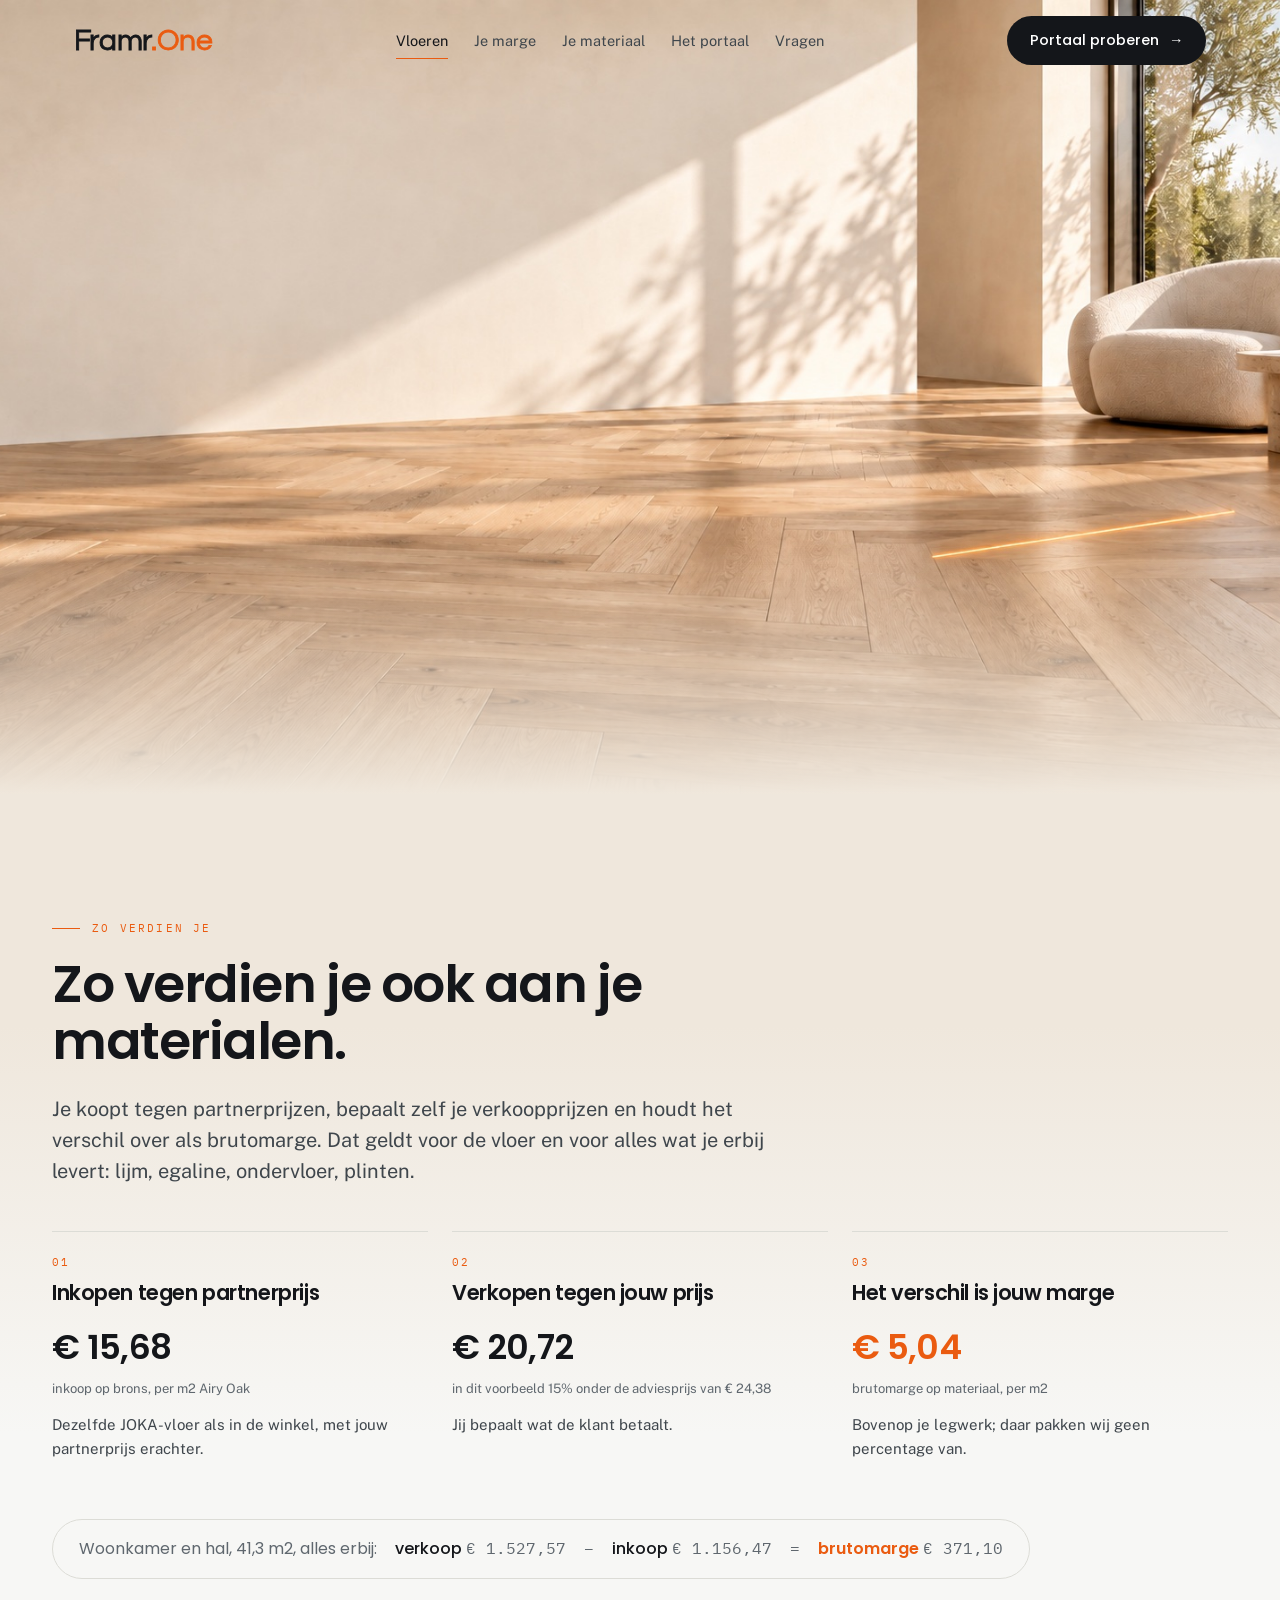
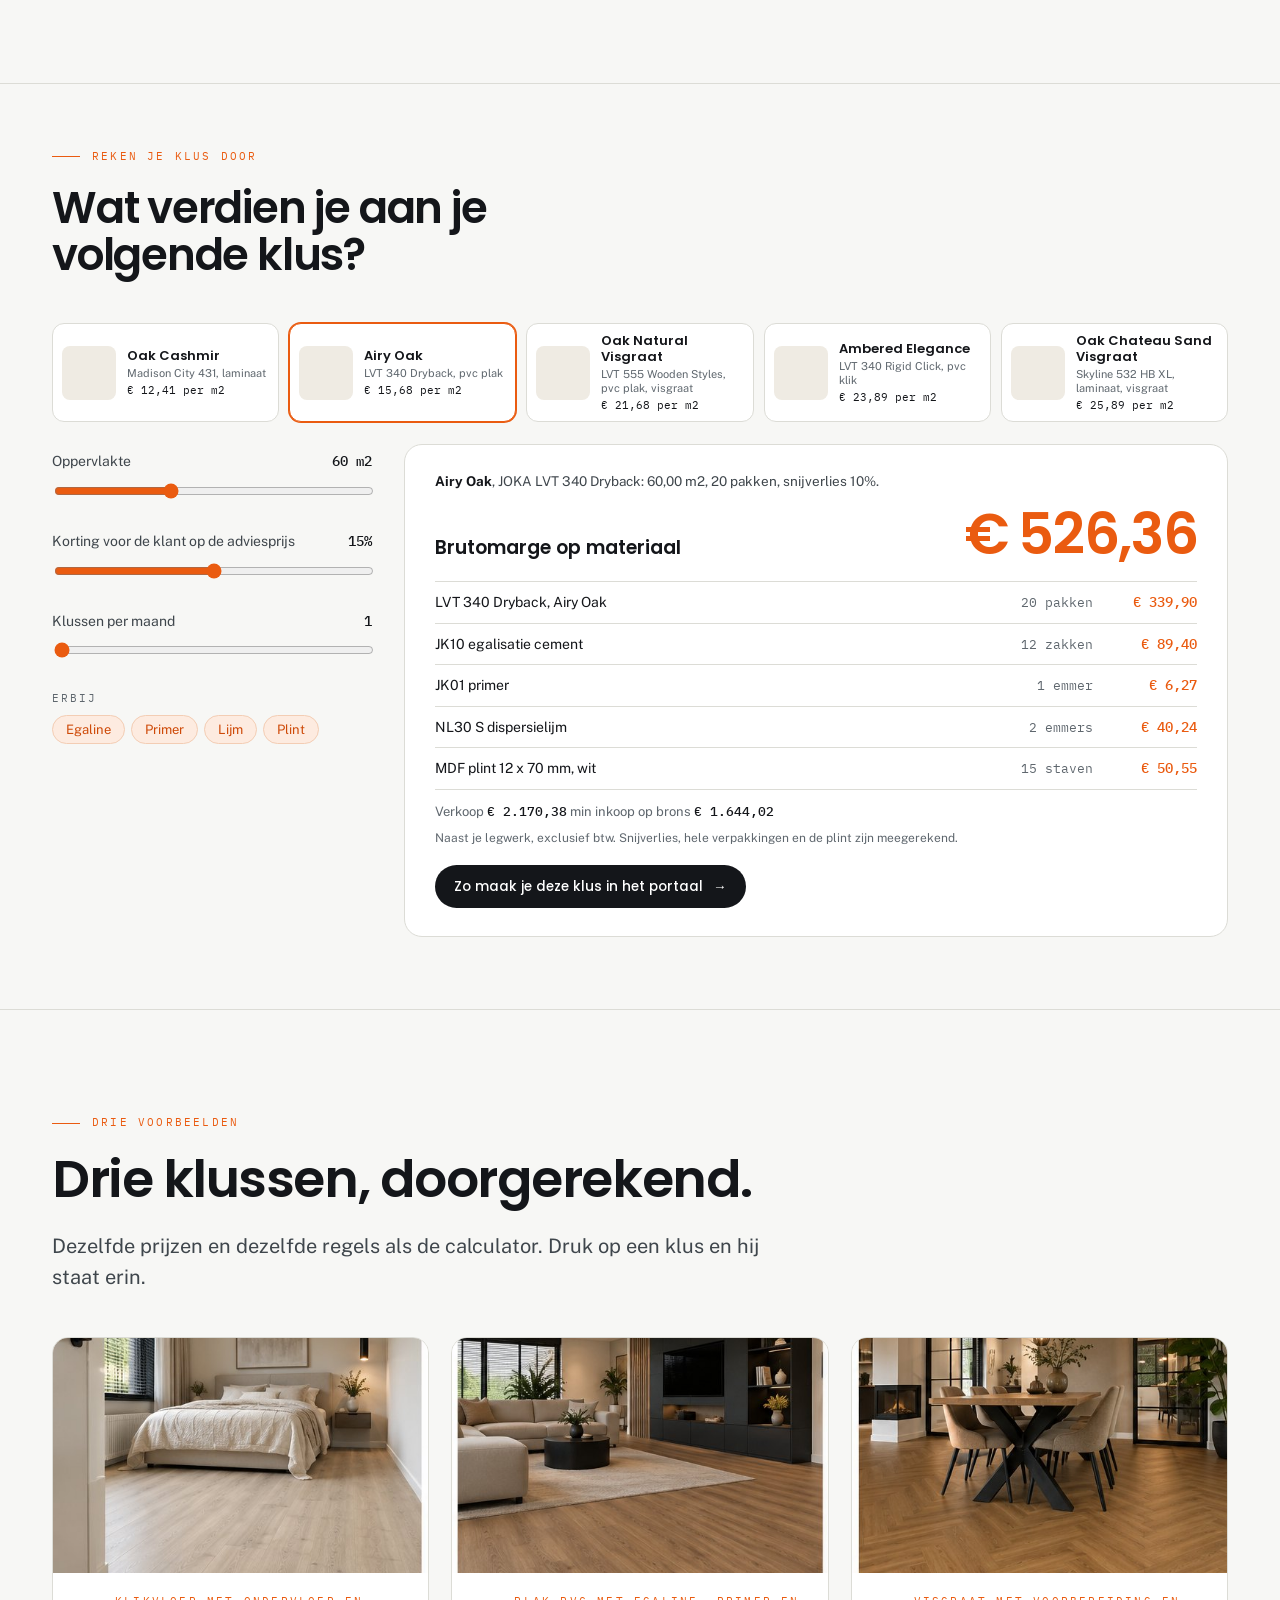
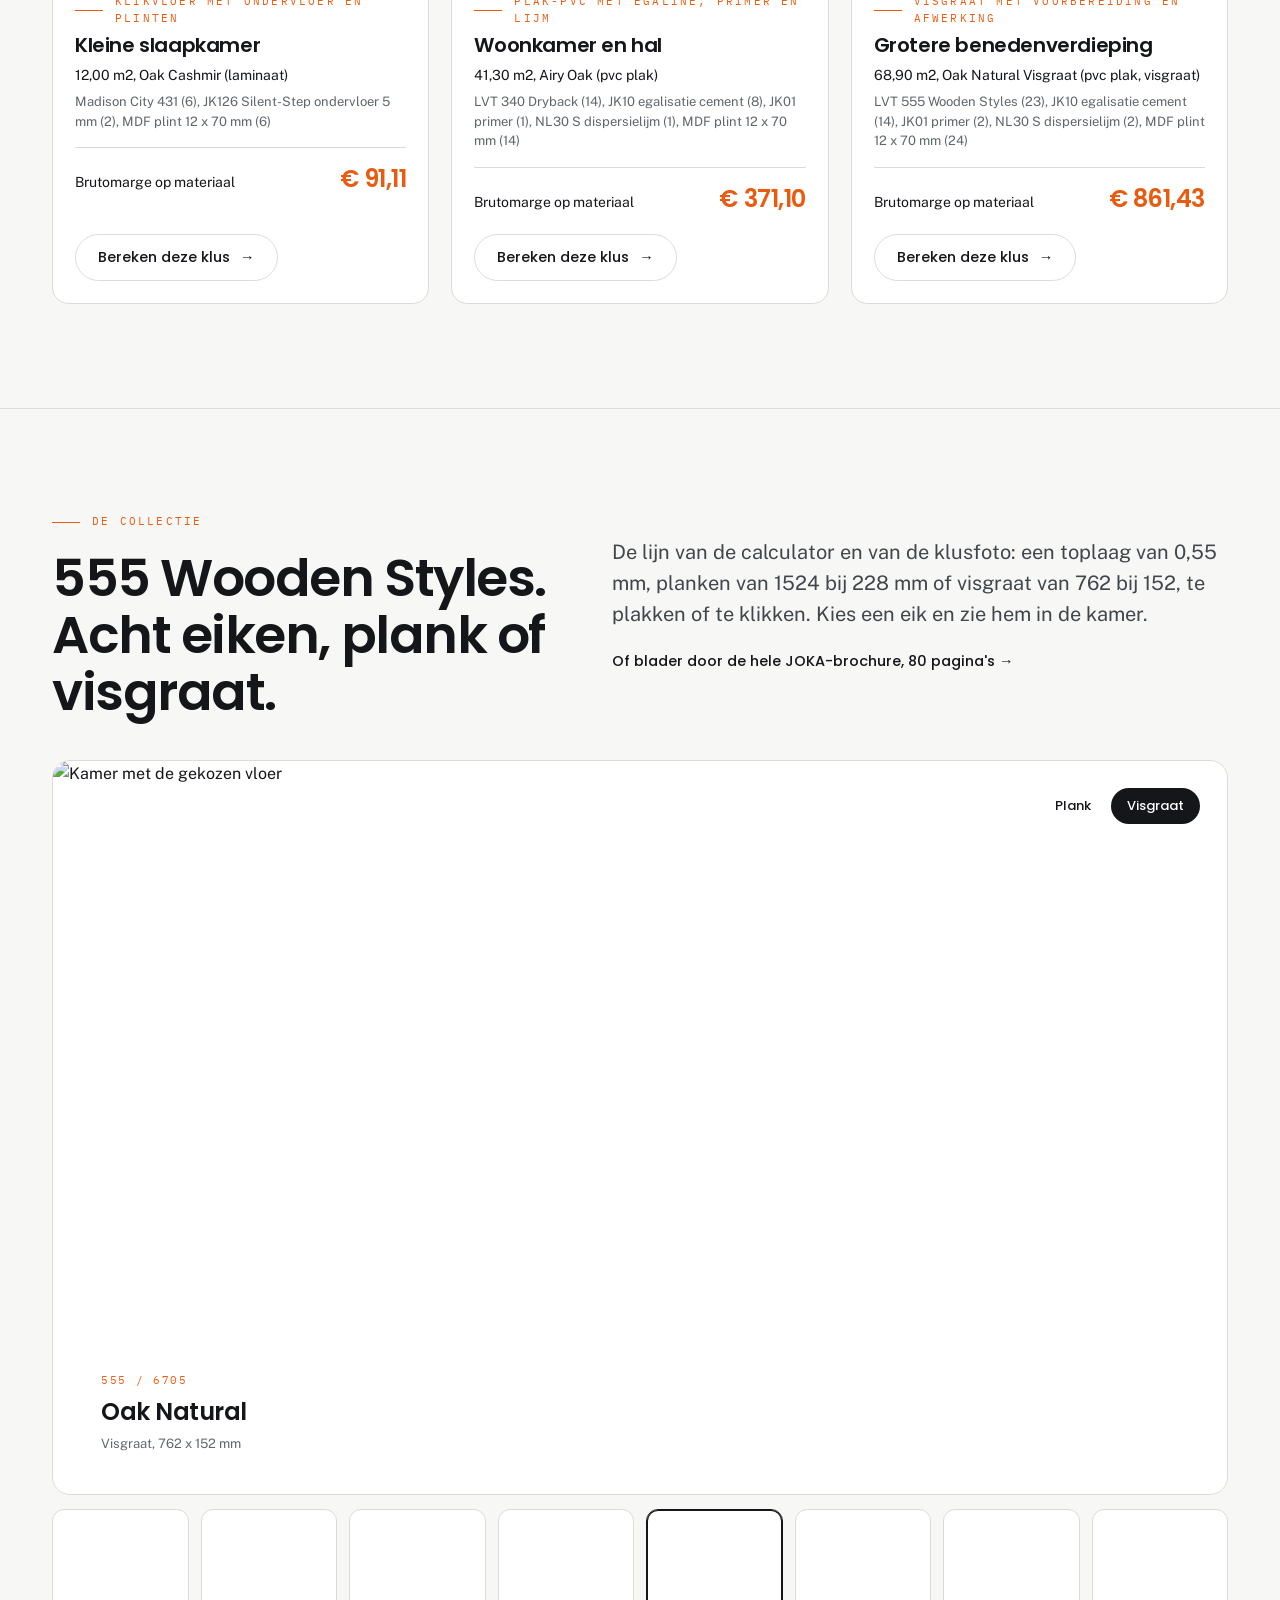
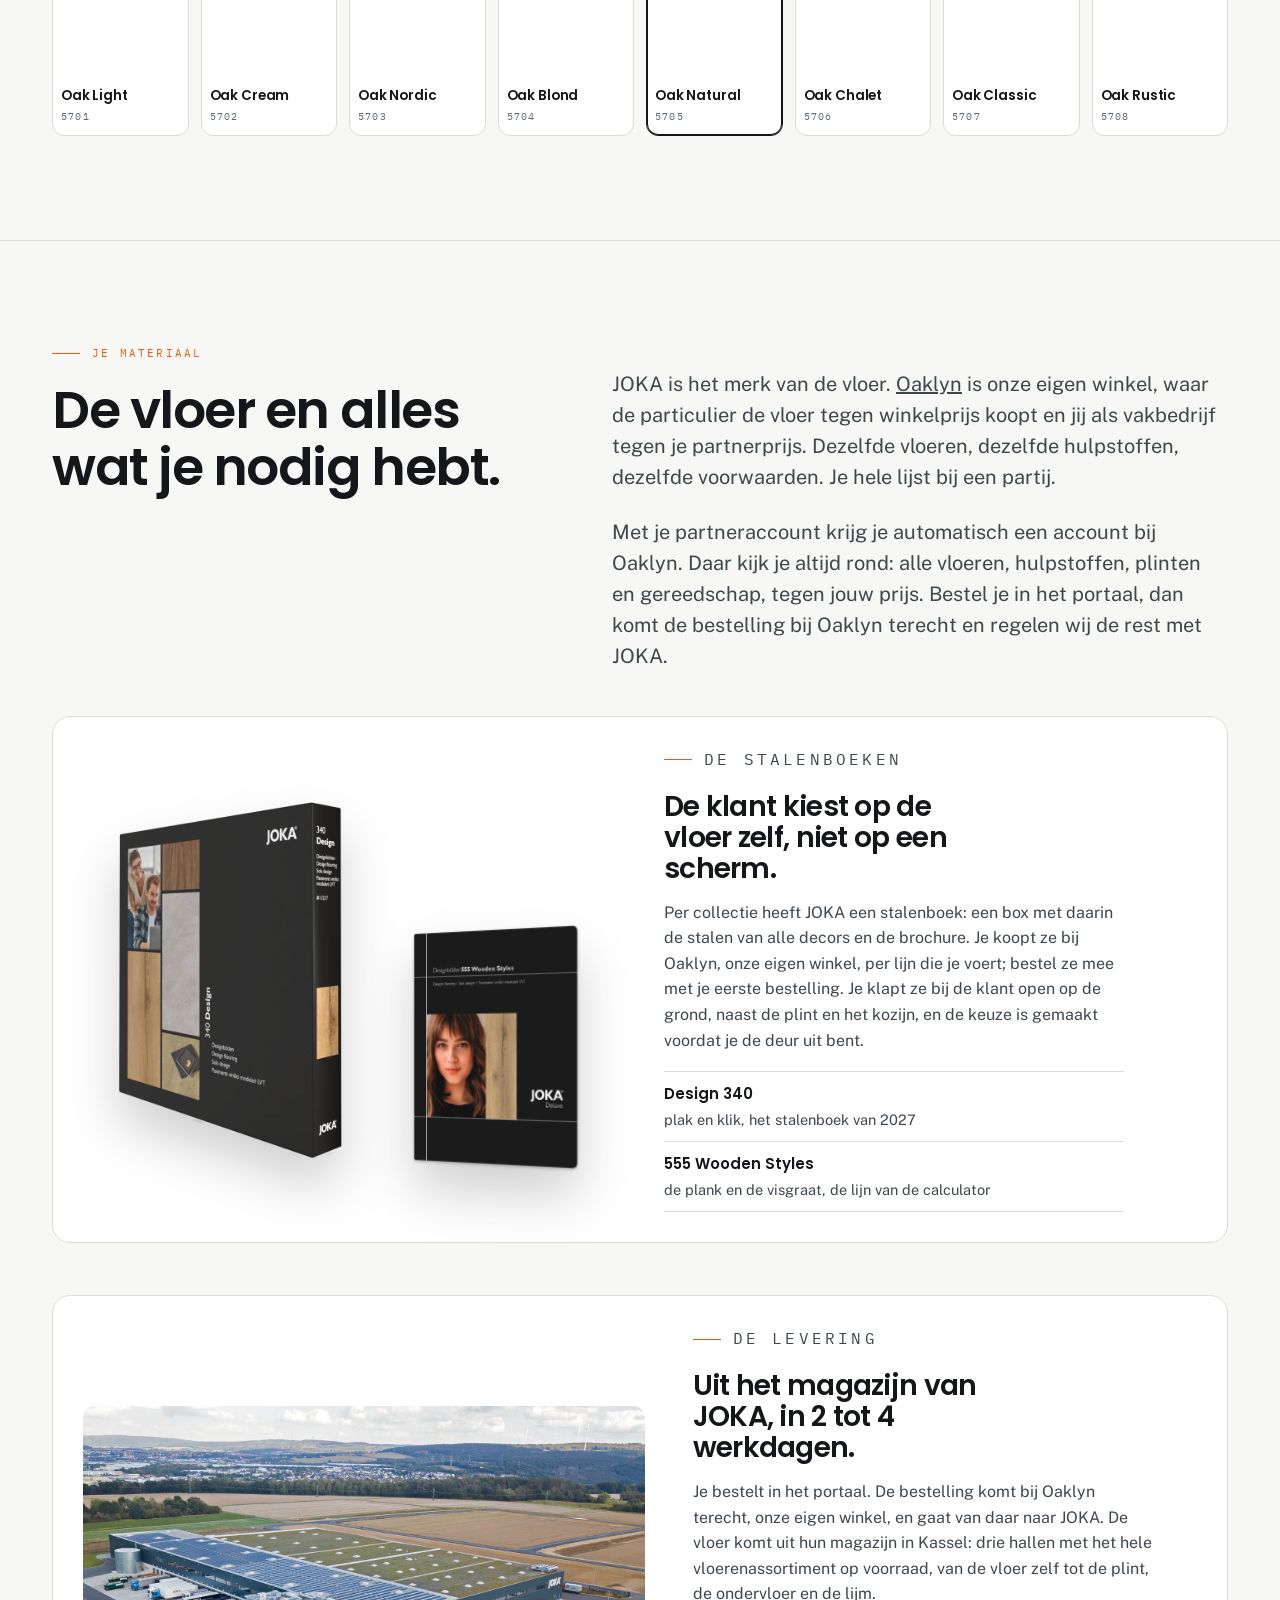
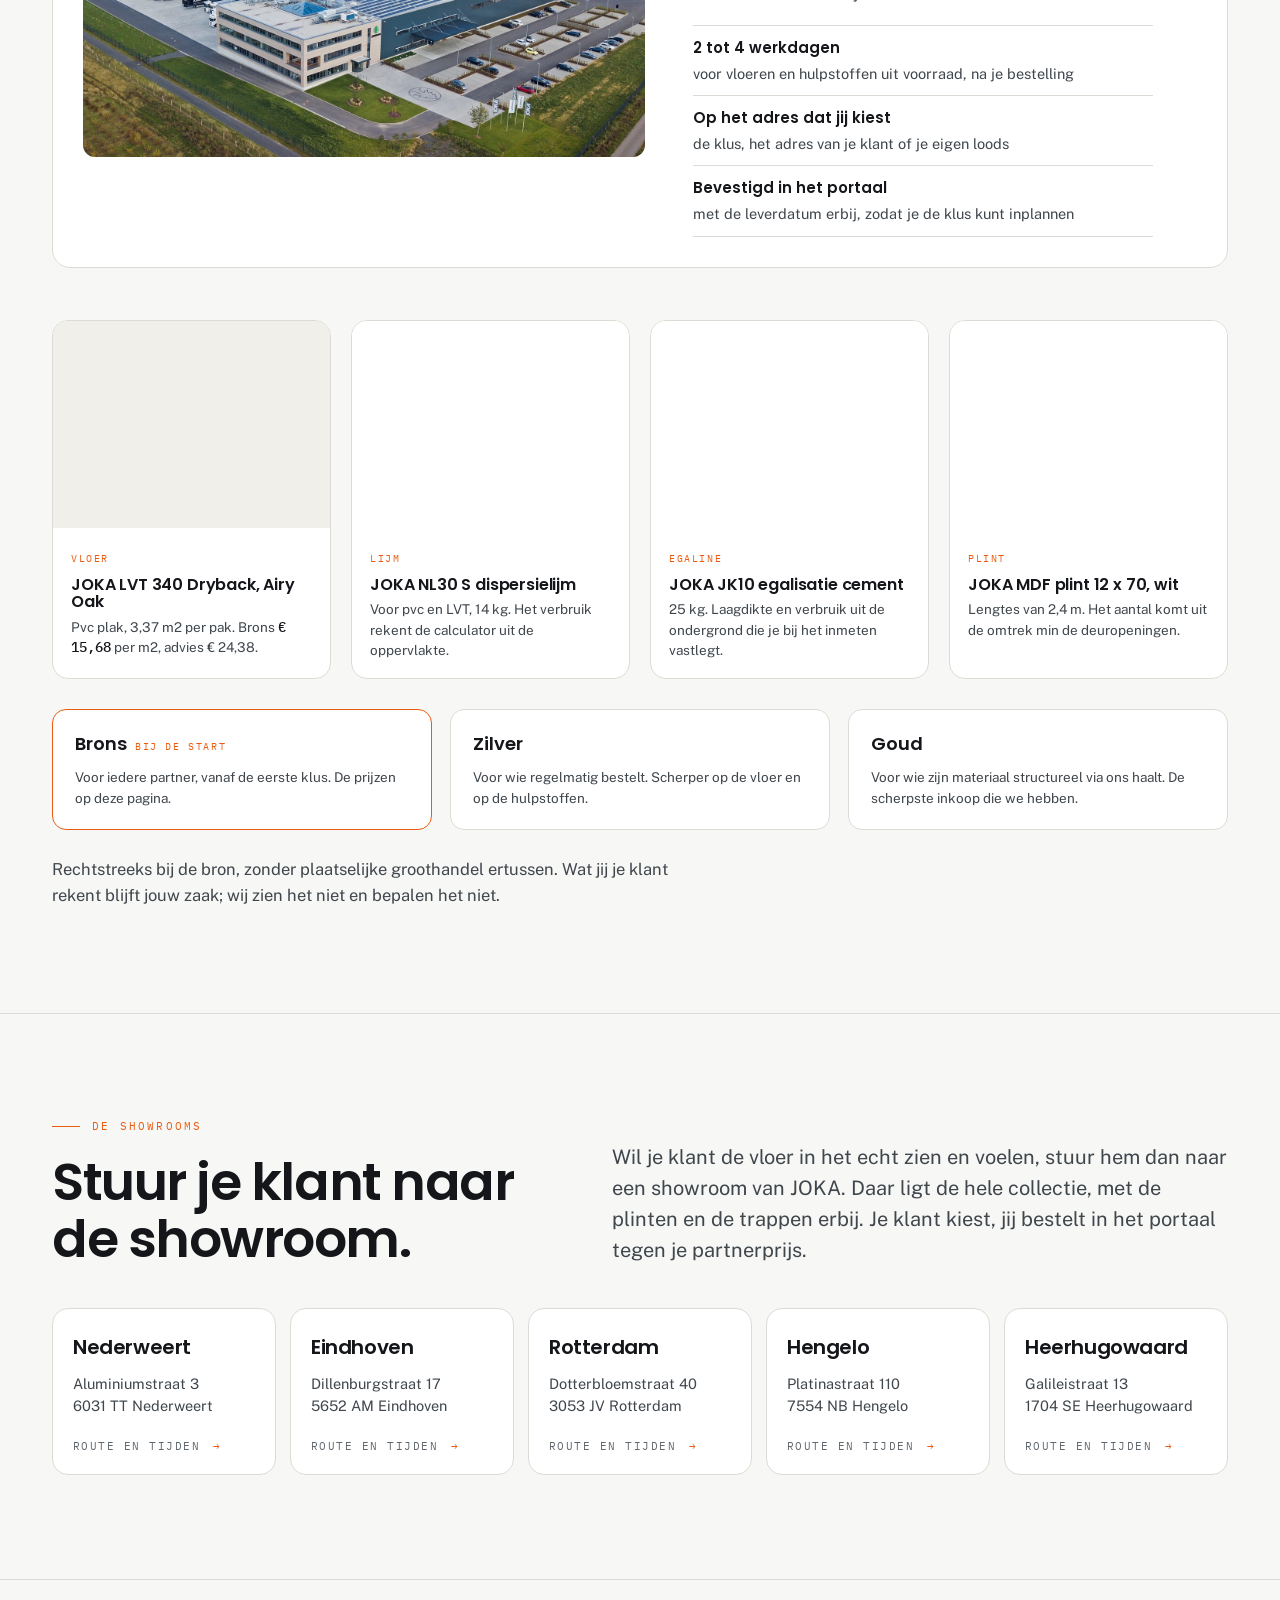
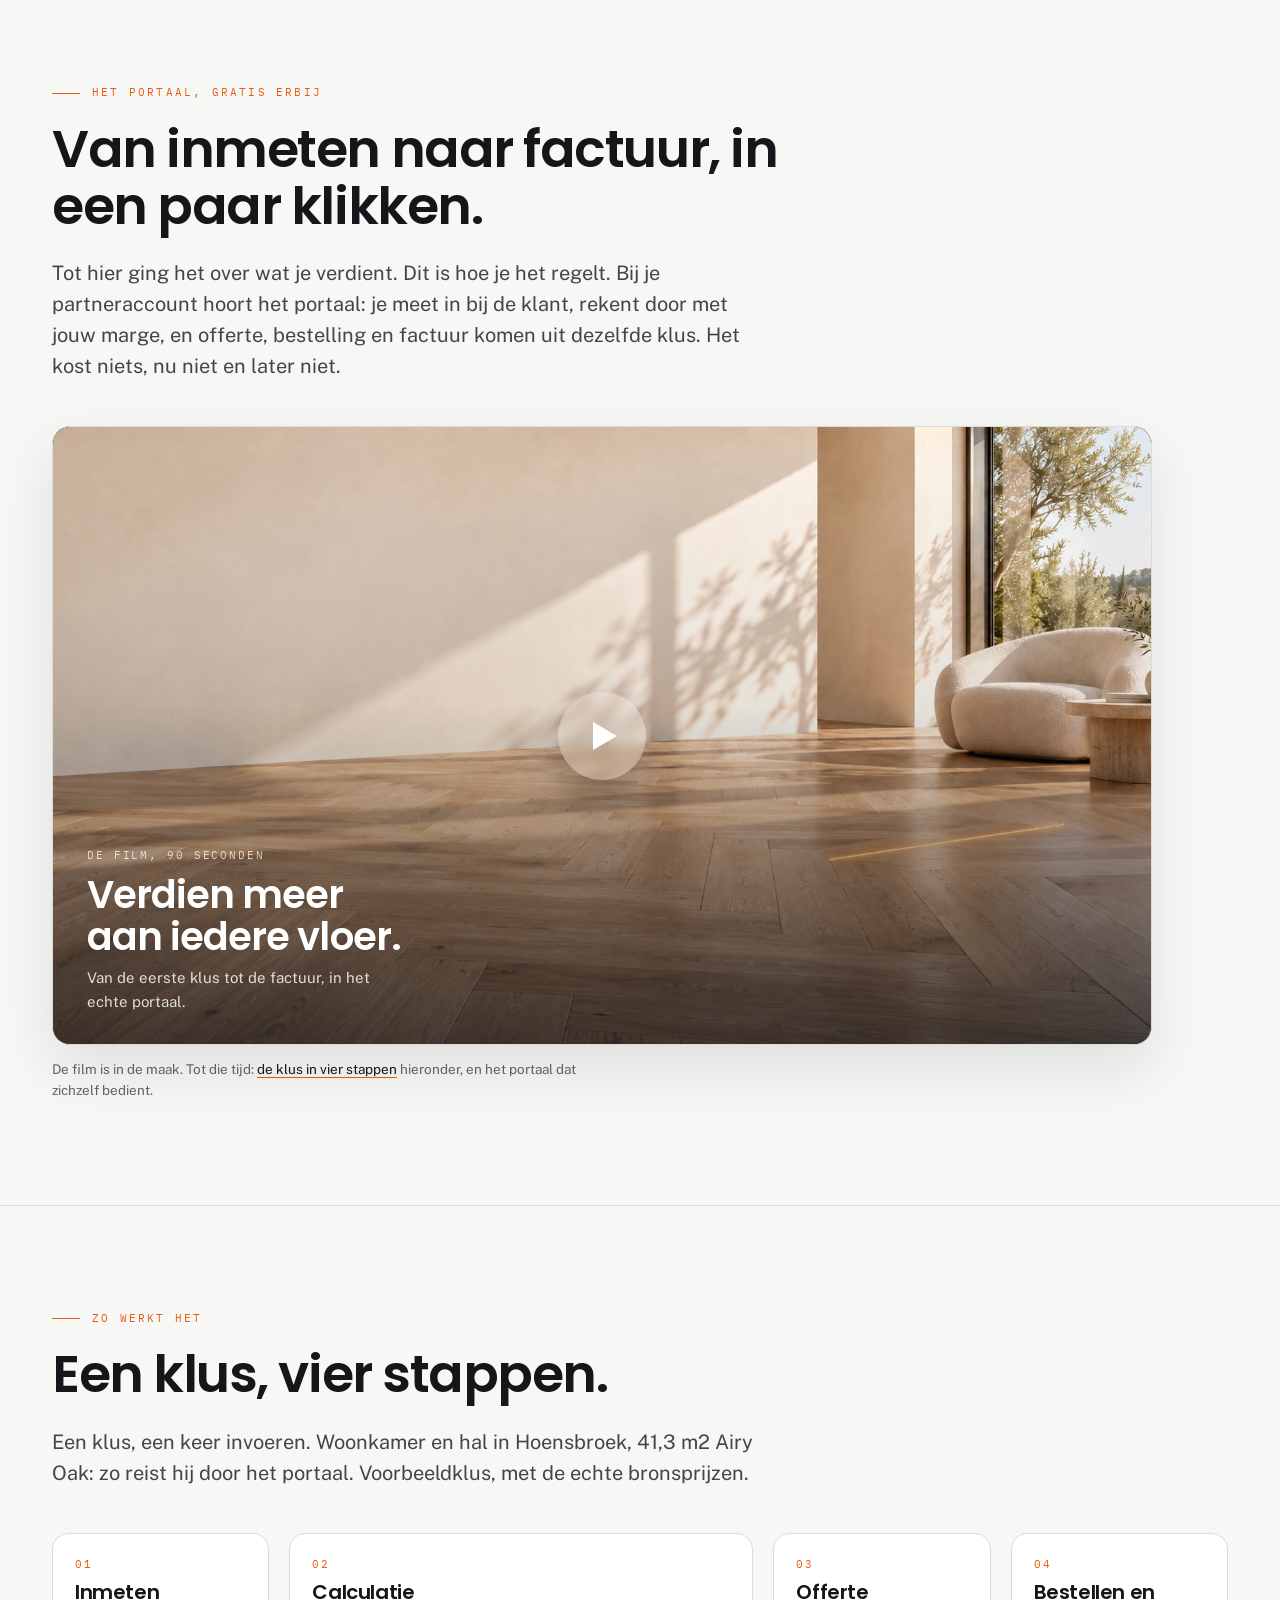
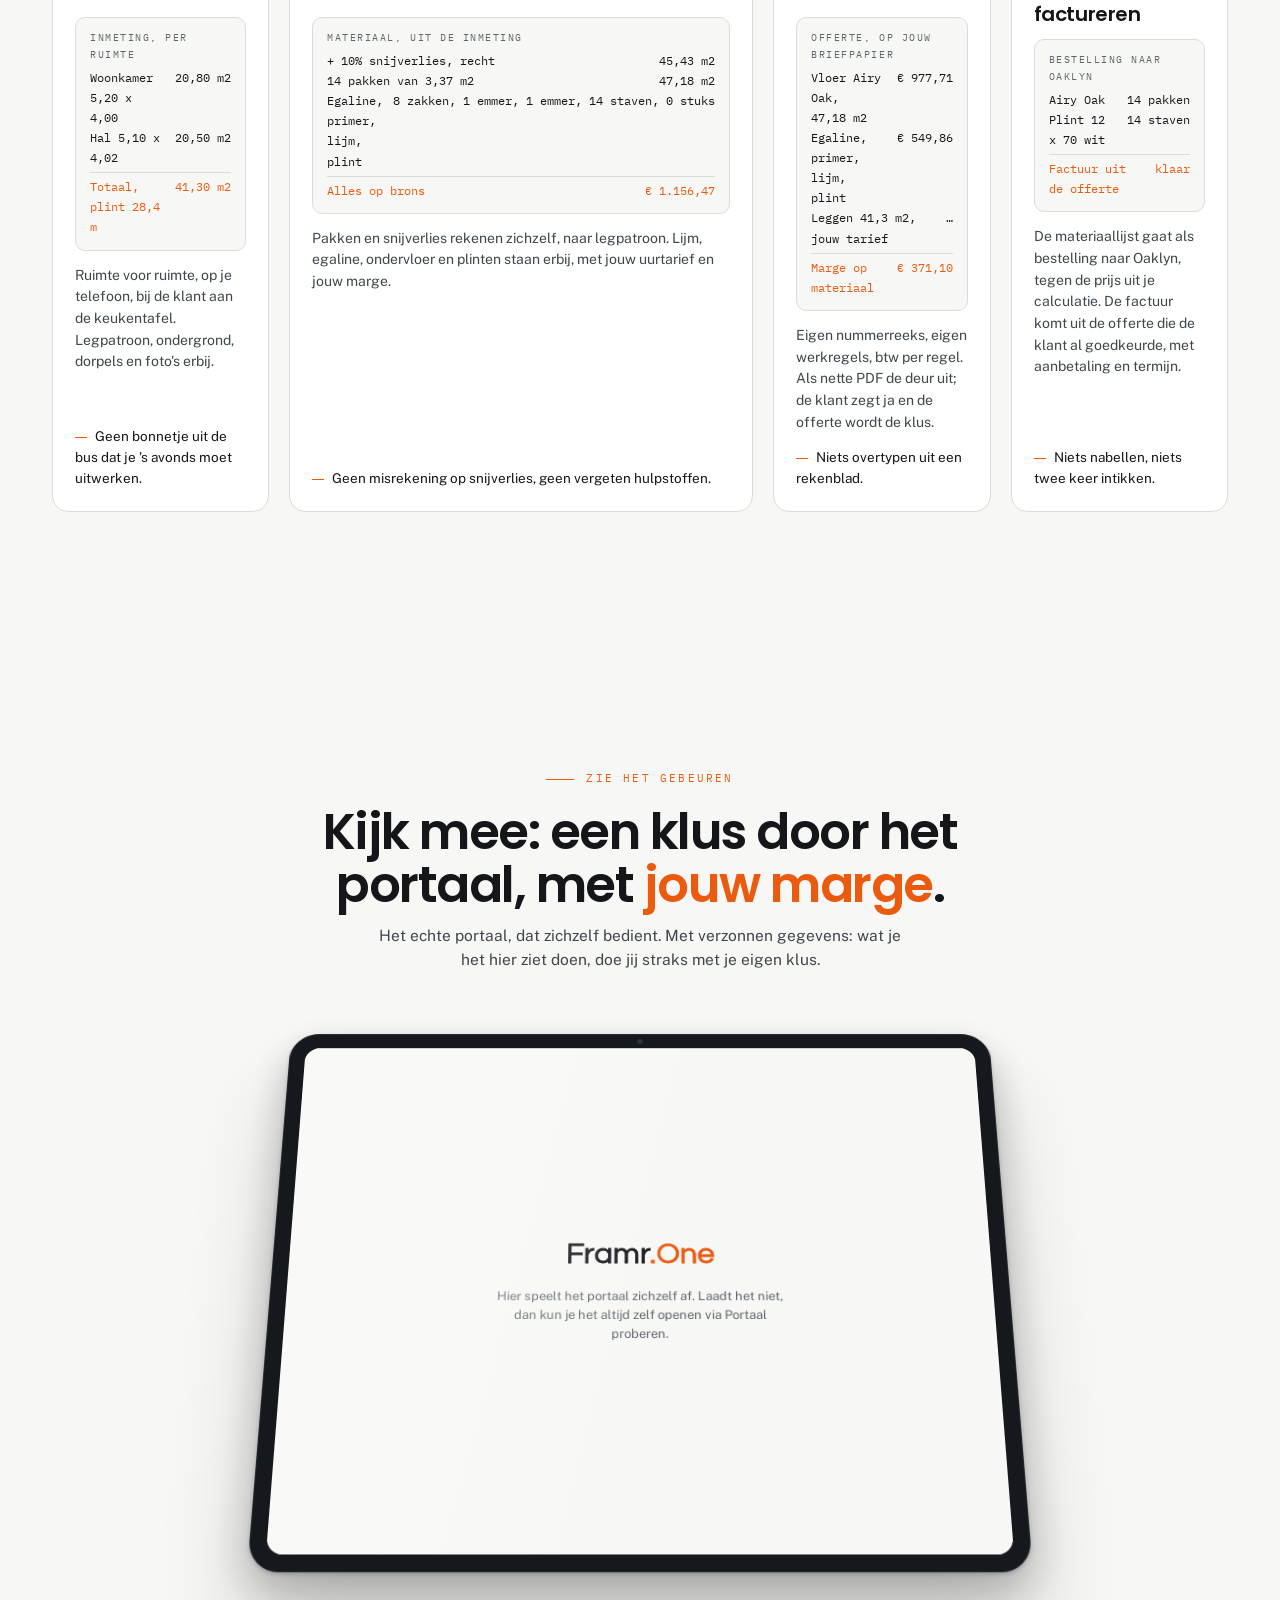
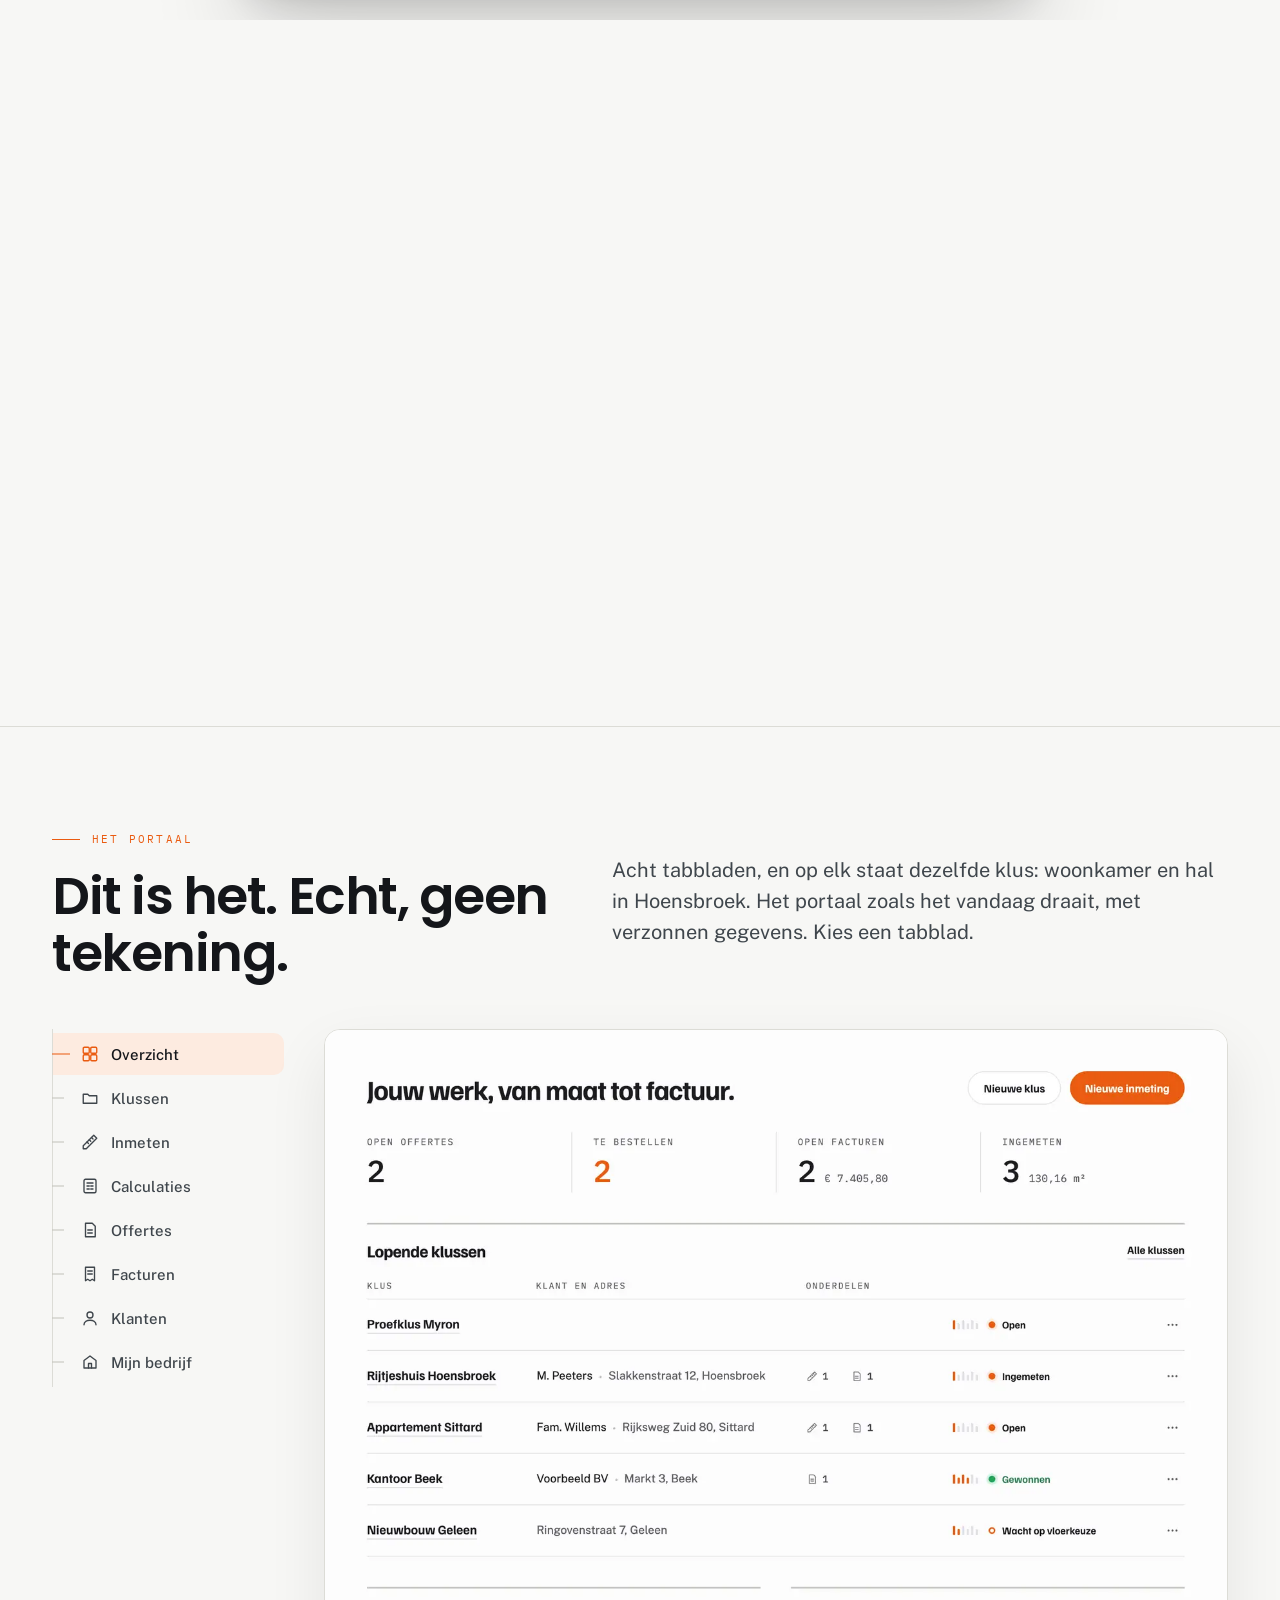
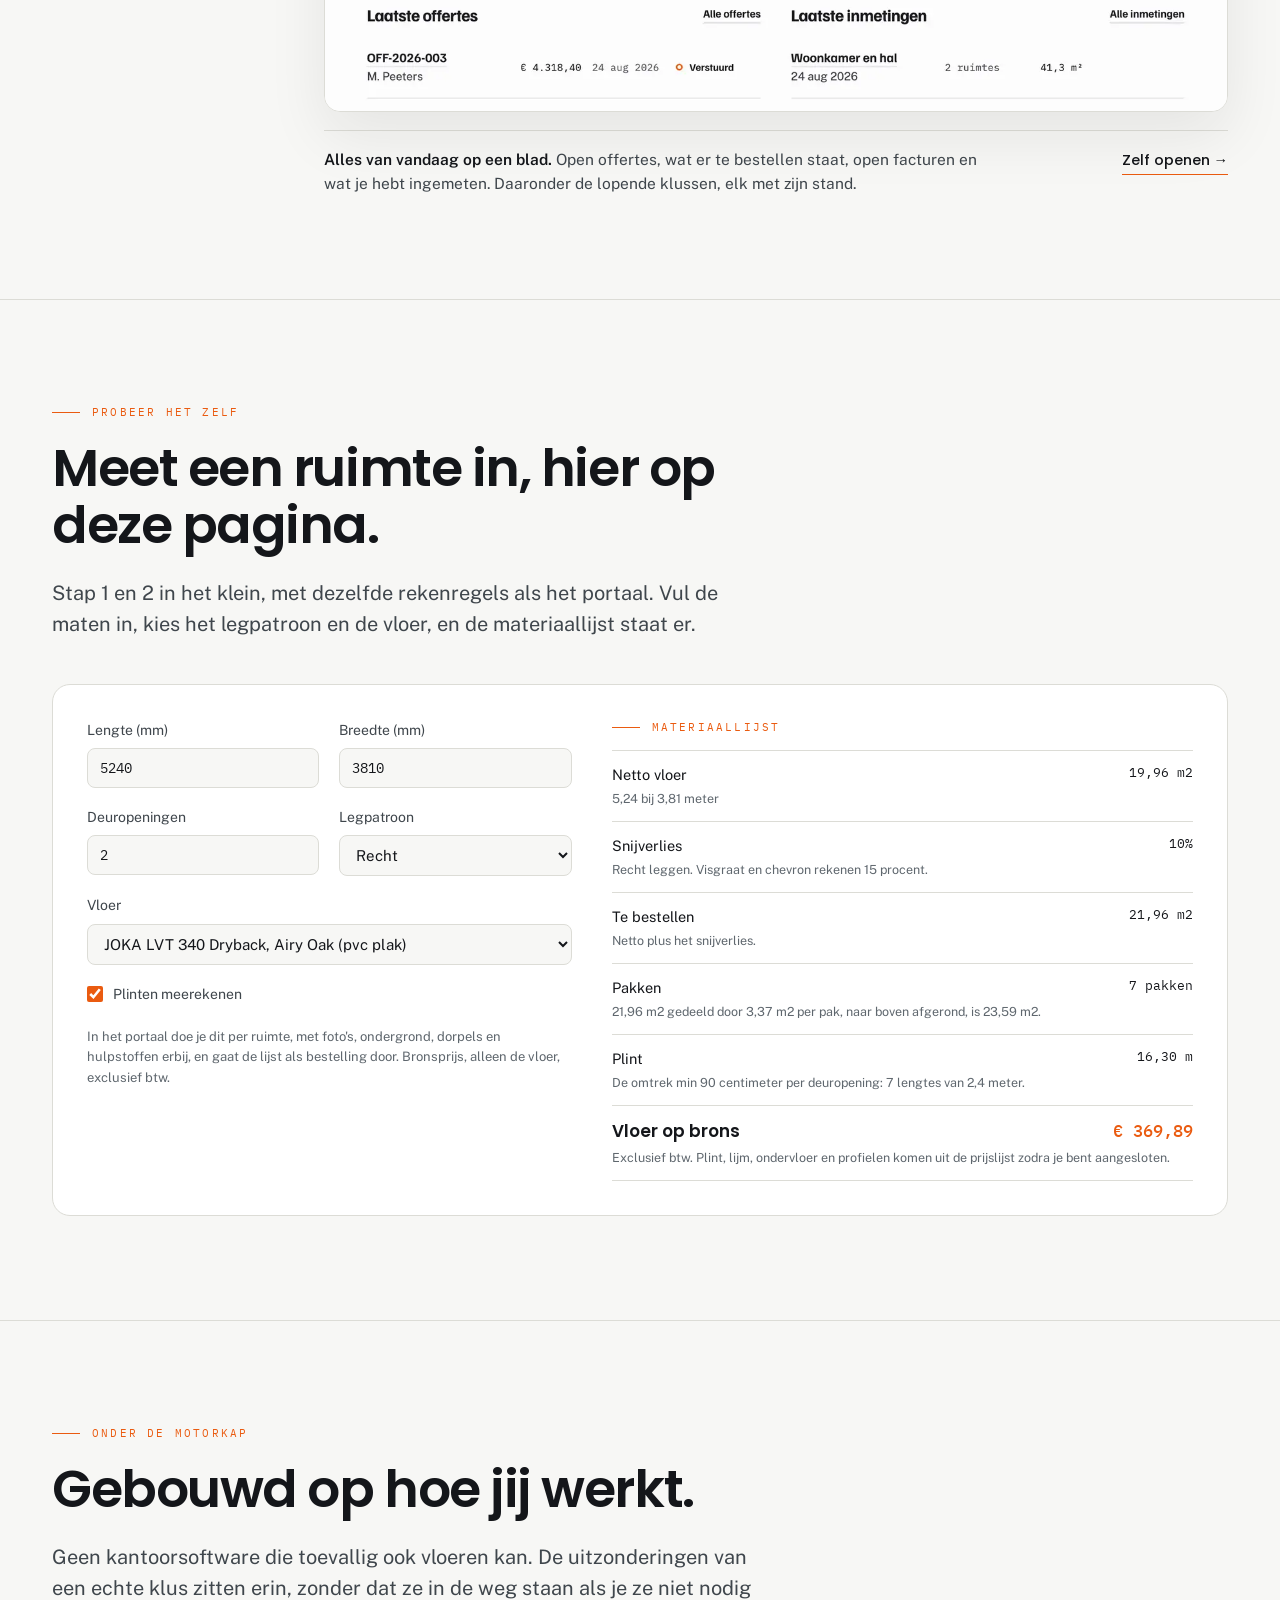
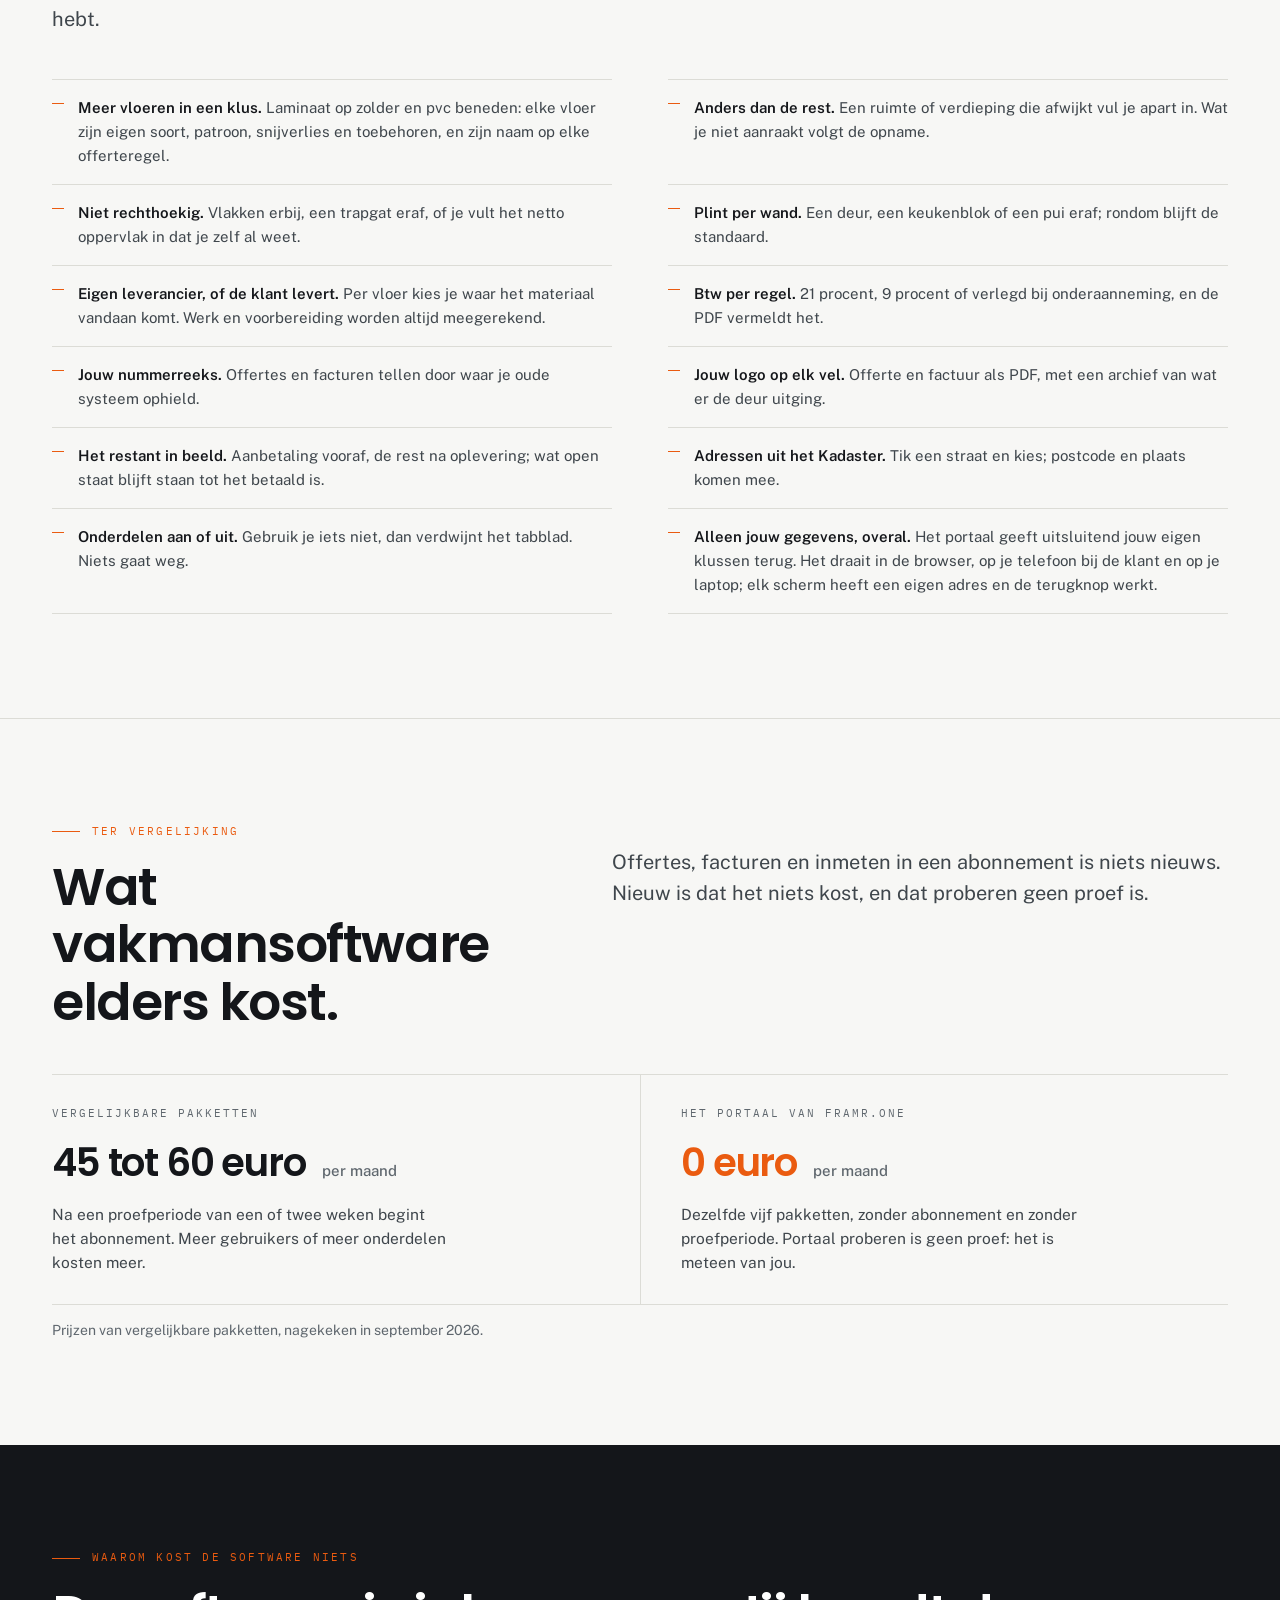
==== commit 4c9bf304: "Momentopname van de site, 2026-09-25" ====
--- a/vloeren/index.html
+++ b/vloeren/index.html
@@ -18,6 +18,12 @@
      marge in plaats van rond software, met drie bewegende momenten (de toonbank, de
      projectflow en de calculator die reageert); de rest staat stil. De eerdere versies
      staan ernaast als versie-1.html (het origineel van 12-09) en versie-2.html.
+
+     Sinds 25-09-2026 staat de pagina in twee delen (wens Jelle): eerst het geld (de marge, de
+     calculator, de voorbeelden, de collectie, de stalenboeken, het magazijn en de levering, de
+     showrooms), dan het systeem (het portaal dat je er gratis bij krijgt, met de plek voor de film,
+     de klus in vier stappen, de toonbank, de schermen, de inmeetdemo, gebouwd, ter vergelijking en
+     waarom de software niets kost), en dan het slot (service, extra leads, beginnen).
 
      Eigen klassen beginnen met v3-, naar de versie waaruit de pagina komt. De gedeelde
      stijl.css levert vak, raster, opschrift, duo, punten en de knoppen. */
@@ -313,7 +319,7 @@
   @keyframes v3-schermwissel { from { opacity: 0; translate: 0 14px; } }
   @media (prefers-reduced-motion: no-preference) {
     @supports (animation-timeline: view()) {
-      section .kopblok, section .duo, #marge .v3-calc, .v3-portaal, .v3-meet, .v3-etalage, .v3-levering, .v3-vergelijk, #service .binnen > *, #leads .binnen > *, #aanmelden .knoppen, .v3-vragen, .kc-kaarten > *, .v3-vier > *, .v3-punten-twee > li, .v3-producten > *, .v3-niveaus > *, .v3-showrooms > *, .v3-inbegrepen > div {
+      section .kopblok, section .duo, #marge .v3-calc, .v3-portaal, .v3-film, .v3-meet, .v3-etalage, .v3-levering, .v3-vergelijk, #service .binnen > *, #leads .binnen > *, #aanmelden .knoppen, .v3-vragen, .kc-kaarten > *, .v3-vier > *, .v3-punten-twee > li, .v3-producten > *, .v3-niveaus > *, .v3-showrooms > *, .v3-inbegrepen > div {
         animation: v3-opkomen-zacht linear both; animation-timeline: view(); animation-range: entry 0% entry 45%; }
       .v3-portaal, .v3-meet, .v3-etalage, #marge .v3-calc { animation-range: entry 0% entry 22%; }
       .kc-kaarten > :nth-child(2), .v3-vier > :nth-child(2), .v3-producten > :nth-child(2), .v3-niveaus > :nth-child(2),
@@ -577,6 +583,38 @@
   .v3-regels.klein div span:last-child { font-size: 12px; }
   .v3-calc-actie { margin-top: 4px; }
 
+  /* De film aan het begin van deel twee (Jelle, 25-09-2026): een breed vlak in 16 bij 9 met een
+     stilstaand beeld, de intro-regel erop en een afspeelknop. Zonder film (data-bron leeg) staat de
+     knop stil en zegt het onderschrift dat de film in de maak is. */
+  .v3-film { margin: 0; max-width: 1100px; }
+  .v3-film-vlak { position: relative; aspect-ratio: 16 / 9; border-radius: 18px; overflow: hidden; background: var(--inkt);
+                  border: 1px solid var(--lijn); box-shadow: 0 24px 60px rgba(20, 22, 26, .10); }
+  .v3-film-poster { position: absolute; inset: 0; width: 100%; height: 100%; object-fit: cover; object-position: center 40%; }
+  .v3-film-vlak::after { content: ""; position: absolute; inset: 0; pointer-events: none;
+                         background: linear-gradient(to top, rgba(20, 22, 26, .74), rgba(20, 22, 26, .10) 55%, rgba(20, 22, 26, 0)); }
+  .v3-film-woord { position: absolute; left: 34px; bottom: 30px; z-index: 2; color: #fff; max-width: 32ch; }
+  .v3-film-tag { display: block; font-family: var(--mono); font-size: 10.5px; letter-spacing: .18em; text-transform: uppercase;
+                 color: rgba(255, 255, 255, .74); margin-bottom: 10px; }
+  .v3-film-woord b { display: block; font-family: var(--kop); font-weight: 600; font-size: clamp(24px, 3vw, 40px);
+                     letter-spacing: -.025em; line-height: 1.1; }
+  .v3-film-woord > span:last-child { display: block; margin-top: 8px; font-size: 15px; color: rgba(255, 255, 255, .82); }
+  .v3-film-knop { position: absolute; left: 50%; top: 50%; z-index: 3; width: 88px; height: 88px; margin: -44px 0 0 -44px;
+                  border-radius: 50%; border: 0; background: var(--oranje); color: #fff; cursor: pointer;
+                  box-shadow: 0 18px 40px rgba(20, 22, 26, .3); transition: transform .2s ease, background .2s ease; }
+  .v3-film-knop:hover { transform: scale(1.06); background: var(--oranje-donker); }
+  .v3-film-driehoek { display: block; width: 0; height: 0; margin: 0 auto; border-style: solid; border-width: 14px 0 14px 24px;
+                      border-color: transparent transparent transparent #fff; transform: translateX(3px); }
+  .v3-film.v3-film-wacht .v3-film-knop { background: rgba(255, 255, 255, .2); backdrop-filter: blur(6px); cursor: default; }
+  .v3-film.v3-film-wacht .v3-film-knop:hover { transform: none; }
+  .v3-film video, .v3-film iframe { position: absolute; inset: 0; width: 100%; height: 100%; border: 0; display: block; background: #000; z-index: 4; }
+  .v3-film figcaption { margin-top: 14px; font-size: 13.5px; color: var(--label); line-height: 1.55; max-width: 70ch; }
+  .v3-film figcaption a { color: var(--inkt); text-decoration: none; border-bottom: 1px solid var(--oranje); }
+  @media (max-width: 760px) {
+    .v3-film-woord { left: 18px; bottom: 16px; }
+    .v3-film-knop { width: 64px; height: 64px; margin: -32px 0 0 -32px; }
+    .v3-film-driehoek { border-width: 10px 0 10px 18px; }
+  }
+
   /* Minder lucht tussen de blokken (beoordeling 14-09-2026), ankers onder de balk vandaan, zacht scrollen. */
   html { scroll-behavior: smooth; }
   section { padding: 104px 0; scroll-margin-top: 84px; }
@@ -750,9 +788,8 @@
     <nav class="menu">
       <a class="hier" href="index.html">Vloeren</a>
       <a href="#marge">Je marge</a>
-      <a href="#werkwijze">Zo werkt het</a>
+      <a href="#materiaal">Je materiaal</a>
       <a href="#portaal">Het portaal</a>
-      <a href="#materiaal">Je materiaal</a>
       <a href="#vragen">Vragen</a>
     </nav>
     <a class="knop inkt" href="https://jellewinthaegen.github.io/framr-portaal/">Portaal proberen <span class="pijl">&rarr;</span></a>
@@ -761,6 +798,11 @@
 
 <main>
 
+  <!-- DE OPBOUW IN TWEE DELEN (wens Jelle, 25-09-2026). Deel een is het geld: vloerenpartners
+       verdienen aan onze vloeren, en krijgen vertrouwen in waar het materiaal vandaan komt (de
+       collectie, de stalenboeken, het magazijn, de levering, de showrooms). Deel twee is het systeem:
+       het portaal dat ze er gratis bij krijgen, van inmeten naar factuur, met de plek voor de film.
+       Daarna het slot: service, extra leads, beginnen. Deel een loopt van 1 tot en met 7. -->
   <!-- 1. De kop: de banner van Jelle, het woordmerk, een korte boodschap en een knop. Ruim en rustig
        (voorstel Jelle 14-09-2026, na de tweede beoordeling): de voorbeeldkaart is naar de calculator
        verhuisd. De kale wand linksboven draagt de tekst; zonder lichte laag erachter (Jelle wilde
@@ -774,7 +816,7 @@
           en regel inmeten, offerte en bestelling in een omgeving. Het portaal is <em>gratis</em>.</p>
         <div class="knoppen">
           <a class="knop oranje groot" href="#marge">Bereken mijn materiaalmarge <span class="pijl">&rarr;</span></a>
-          <a class="v3-tekstlink" href="#toonbank">Of bekijk eerst het portaal</a>
+          <a class="v3-tekstlink" href="#portaal">Of bekijk eerst het portaal</a>
         </div>
       </div>
     </div>
@@ -818,12 +860,12 @@
     </div>
   </section>
 
-  <!-- 1b. Zo verdien je ook aan je materialen: inkopen, verkopen, het verschil; voor de vloer en voor
+  <!-- 2. Zo verdien je ook aan je materialen: inkopen, verkopen, het verschil; voor de vloer en voor
        alles wat je erbij levert. De bedragen komen uit kluscalculator.js (voorbeeldklus Woonkamer). -->
   <section id="verdienmodel" class="lijn-boven">
     <div class="binnen">
       <div class="kopblok">
-        <p class="opschrift">Zo werkt het</p>
+        <p class="opschrift">Zo verdien je</p>
         <h2>Zo verdien je ook aan je materialen.</h2>
         <p class="leidend">Je koopt tegen partnerprijzen, bepaalt zelf je verkoopprijzen en houdt het verschil
           over als brutomarge. Dat geldt voor de vloer en voor alles wat je erbij levert: lijm, egaline,
@@ -878,13 +920,13 @@
           <div class="kc-regels" id="kc-rijen"></div>
           <p class="kc-som">Verkoop <b id="kc-tot-verkoop"></b> min inkoop op brons <b id="kc-tot-inkoop"></b></p>
           <p class="kc-noot">Naast je legwerk, exclusief btw. Snijverlies, hele verpakkingen en de plint zijn meegerekend.</p>
-          <a class="knop inkt klein-knop" href="#toonbank">Zo maak je deze klus in het portaal <span class="pijl">&rarr;</span></a>
-        </div>
-      </div>
-    </div>
-  </section>
-
-  <!-- 3b. Drie voorbeeldprojecten: kaarten uit dezelfde calculator, met een knop die de klus laadt. -->
+          <a class="knop inkt klein-knop" href="#portaal">Zo maak je deze klus in het portaal <span class="pijl">&rarr;</span></a>
+        </div>
+      </div>
+    </div>
+  </section>
+
+  <!-- 4. Drie voorbeeldprojecten: kaarten uit dezelfde calculator, met een knop die de klus laadt. -->
   <section id="voorbeelden" class="lijn-boven">
     <div class="binnen">
       <div class="kopblok">
@@ -896,51 +938,204 @@
     </div>
   </section>
 
-  <!-- 3c. De toonbank: het portaal, bewegend, na de marge (volgorde vastgezet door Jelle, 15-09-2026).
-       Op een iPad (Jelle, 14-09-2026). -->
-  <section id="toonbank" class="tb-scene" data-bron="http://localhost:4600" data-film="rondleiding">
-    <div class="tb-plakker">
-      <div class="tb-woord">
-        <p class="opschrift">Zo organiseer je het</p>
-        <h2>Van ingemeten ruimte naar een offerte met <em>jouw marge</em>.</h2>
-        <p class="tb-sub">Het echte portaal, dat zichzelf bedient. Met verzonnen gegevens: wat je het hier ziet
-          doen, doe jij straks met je eigen klus.</p>
-      </div>
-      <div class="tb-toneel">
-        <div class="tb-apparaat" data-toestel="tablet">
-          <div class="tb-deksel">
-            <div class="tb-rand">
-              <span class="tb-camera"></span>
-              <div class="tb-scherm">
-                <div class="tb-terugval">
-                  <span class="tb-merk">Framr<span>.One</span></span>
-                  <p>Hier speelt het portaal zichzelf af. Laadt het niet, dan kun je het altijd
-                    zelf openen via Portaal proberen.</p>
-                </div>
-                <iframe class="tb-doek-a" title="Het Framr.One Portaal" scrolling="no"></iframe>
-                <iframe class="tb-doek-b" title="" aria-hidden="true" scrolling="no"></iframe>
-                <span class="tb-glans"></span>
-              </div>
-            </div>
+  <!-- 5. De collectie: 555 Wooden Styles als etalage, in de sfeer van de JOKA-brochure (Jelle, 15-09-2026):
+       een groot kamerbeeld met de naam erop, de acht eiken als stalen eronder, plank of visgraat. De beelden
+       komen van de Oaklyn-CDN, het gedrag staat in collectie.js. -->
+  <section id="collectie" class="lijn-boven">
+    <div class="binnen">
+      <div class="duo smal-eerst">
+        <div>
+          <p class="opschrift">De collectie</p>
+          <h2>555 Wooden Styles. Acht eiken, plank of visgraat.</h2>
+        </div>
+        <div>
+          <p class="leidend">De lijn van de calculator en van de klusfoto: een toplaag van 0,55 mm, planken van 1524 bij
+            228 mm of visgraat van 762 bij 152, te plakken of te klikken. Kies een eik en zie hem in de kamer.</p>
+          <p class="v3-brochure-regel"><button type="button" class="v3-tekstlink" data-brochure-open>Of blader door de hele JOKA-brochure, 80 pagina's &rarr;</button></p>
+        </div>
+      </div>
+      <div class="v3-etalage">
+        <div class="v3-etalage-kamer">
+          <img class="v3-kamer-a" alt="Kamer met de gekozen vloer" width="1600" height="1000">
+          <img class="v3-kamer-b" alt="" width="1600" height="1000">
+          <div class="v3-etalage-naam"><span class="v3-etalage-nr">555 / 6705</span><b>Oak Natural</b><i>Visgraat, 762 x 152 mm</i></div>
+          <div class="v3-etalage-patroon" role="group" aria-label="Legpatroon">
+            <button type="button" data-patroon="plank" aria-pressed="false">Plank</button>
+            <button type="button" data-patroon="visgraat" aria-pressed="true">Visgraat</button>
           </div>
-          <div class="tb-bijschrift"><span class="tb-zin"></span><span class="tb-stippen"></span></div>
-          <div class="tb-onderstuk">
-            <div class="tb-scharnier"></div>
-            <div class="tb-blad"><span class="tb-groef"></span></div>
-          </div>
-        </div>
-      </div>
-    </div>
-  </section>
-
-  <!-- 4. De werkwijze: een klus in vier stappen, elk met een schermdetail en een voordeel
+        </div>
+        <div class="v3-etalage-stalen" role="group" aria-label="De acht eiken"></div>
+      </div>
+    </div>
+  </section>
+
+  <!-- 6. Materiaal: de vloer en alles wat je nodig hebt, met echte productbeelden uit de winkel
+       (openbare productfoto's van oaklyn.nl), JOKA als merk, Oaklyn als winkel, de niveaus. -->
+  <section id="materiaal" class="lijn-boven">
+    <div class="binnen">
+      <div class="duo smal-eerst">
+        <div>
+          <p class="opschrift">Je materiaal</p>
+          <h2>De vloer en alles wat je nodig hebt.</h2>
+        </div>
+        <div>
+          <p class="leidend">JOKA is het merk van de vloer. <a href="https://oaklyn.nl" target="_blank" rel="noopener">Oaklyn</a>
+            is onze eigen winkel, waar de particulier de vloer tegen winkelprijs koopt en jij als vakbedrijf tegen je
+            partnerprijs. Dezelfde vloeren, dezelfde hulpstoffen, dezelfde voorwaarden. Je hele lijst bij een partij.</p>
+          <p class="leidend">Met je partneraccount krijg je automatisch een account bij Oaklyn. Daar kijk je altijd rond:
+            alle vloeren, hulpstoffen, plinten en gereedschap, tegen jouw prijs. Bestel je in het portaal, dan komt
+            de bestelling bij Oaklyn terecht en regelen wij de rest met JOKA.</p>
+        </div>
+      </div>
+
+      <!-- De stalenboeken (Jelle, 15-09-2026): de echte collectieboxen van JOKA, mooi tentoongesteld, zodat
+           een legger meteen ziet wat hij meeneemt naar de klant. De beelden zijn de productfoto's uit de
+           JOKA-webshop (jordanshop.nl, artikelen 11217 en 11163); ze komen omhoog zodra het blok in beeld
+           komt (script onderaan). -->
+      <div class="v3-stalen" id="stalenboeken">
+        <div class="v3-vitrine" role="img" aria-label="De stalenboeken van JOKA: de box van Design 340 en het boek van 555 Wooden Styles">
+          <span class="v3-boekdoos v3-doos-340" style="--i: 0;"><img src="../beeld/stalenboek-joka-340.webp" width="550" height="864" alt="" loading="lazy"></span>
+          <span class="v3-boekdoos v3-doos-555" style="--i: 1;"><span class="v3-boek3d"><span class="v3-doos-rug"></span><img src="../beeld/stalenboek-joka-555-wooden-styles.jpg" width="900" height="1157" alt="" loading="lazy"></span></span>
+        </div>
+        <div class="v3-stalen-woord">
+          <p class="opschrift">De stalenboeken</p>
+          <h3>De klant kiest op de vloer zelf, niet op een scherm.</h3>
+          <p>Per collectie heeft JOKA een stalenboek: een box met daarin de stalen van alle decors en de brochure.
+            Je koopt ze bij Oaklyn, onze eigen winkel, per lijn die je voert; bestel ze mee met je eerste bestelling.
+            Je klapt ze bij de klant open op de grond, naast de plint en het kozijn, en de keuze is gemaakt voordat
+            je de deur uit bent.</p>
+          <ul class="v3-stalen-lijst">
+            <li><b>Design 340</b>plak en klik, het stalenboek van 2027</li>
+            <li><b>555 Wooden Styles</b>de plank en de visgraat, de lijn van de calculator</li>
+          </ul>
+        </div>
+      </div>
+      <!-- De levering (Jelle, 15-09-2026): het magazijnvlak onder de kop wijst hierheen. Het magazijn van JOKA in
+           Kassel, de levertijd van 2 tot 4 werkdagen die Jelle belooft, en waar de vloer naartoe gaat. -->
+      <div class="v3-levering" id="levering">
+        <div class="v3-levering-beeld">
+          <img src="../beeld/magazijn-joka-kassel.jpg" width="1600" height="908" alt="Het magazijn van JOKA in Kassel van boven, met zonnepanelen op het dak" loading="lazy">
+        </div>
+        <div class="v3-levering-woord">
+          <p class="opschrift">De levering</p>
+          <h3>Uit het magazijn van JOKA, in 2 tot 4 werkdagen.</h3>
+          <p>Je bestelt in het portaal. De bestelling komt bij Oaklyn terecht, onze eigen winkel, en gaat van daar
+            naar JOKA. De vloer komt uit hun magazijn in Kassel: drie hallen met het hele vloerenassortiment op
+            voorraad, van de vloer zelf tot de plint, de ondervloer en de lijm.</p>
+          <ul class="v3-levering-lijst">
+            <li><b>2 tot 4 werkdagen</b>voor vloeren en hulpstoffen uit voorraad, na je bestelling</li>
+            <li><b>Op het adres dat jij kiest</b>de klus, het adres van je klant of je eigen loods</li>
+            <li><b>Bevestigd in het portaal</b>met de leverdatum erbij, zodat je de klus kunt inplannen</li>
+          </ul>
+        </div>
+      </div>
+      <div class="v3-producten">
+        <div class="v3-product"><span class="v3-foto" role="img" aria-label="JOKA LVT 340 Dryback Airy Oak in een kamer" style="background-image: url('https://cdn.shopify.com/s/files/1/0955/8920/4233/files/md_DES_340_2811_Airy_Oak_V4_rau.jpg?v=1779292524&width=900');"></span>
+          <div class="v3-tekst"><span class="v3-soort">Vloer</span><h3>JOKA LVT 340 Dryback, Airy Oak</h3><p>Pvc plak, 3,37 m2 per pak. Brons <b id="p-brons"></b> per m2, advies <span id="p-advies"></span>.</p></div></div>
+        <div class="v3-product"><span class="v3-foto pas" role="img" aria-label="JOKA NL30 S dispersielijm" style="background-image: url('https://cdn.shopify.com/s/files/1/0955/8920/4233/files/jk26-lvt-lijm.jpg?v=1779910394&width=700');"></span>
+          <div class="v3-tekst"><span class="v3-soort">Lijm</span><h3>JOKA NL30 S dispersielijm</h3><p>Voor pvc en LVT, 14 kg. Het verbruik rekent de calculator uit de oppervlakte.</p></div></div>
+        <div class="v3-product"><span class="v3-foto pas" role="img" aria-label="JOKA JK10 egalisatie cement" style="background-image: url('https://cdn.shopify.com/s/files/1/0955/8920/4233/files/jk10-egalisatie-cement.jpg?v=1779910380&width=700');"></span>
+          <div class="v3-tekst"><span class="v3-soort">Egaline</span><h3>JOKA JK10 egalisatie cement</h3><p>25 kg. Laagdikte en verbruik uit de ondergrond die je bij het inmeten vastlegt.</p></div></div>
+        <div class="v3-product"><span class="v3-foto pas" role="img" aria-label="JOKA MDF plint wit" style="background-image: url('https://cdn.shopify.com/s/files/1/0955/8920/4233/files/joka-mdf-plint-12-70-mm-ral-9010-wit.png?v=1785845237&width=700');"></span>
+          <div class="v3-tekst"><span class="v3-soort">Plint</span><h3>JOKA MDF plint 12 x 70, wit</h3><p>Lengtes van 2,4 m. Het aantal komt uit de omtrek min de deuropeningen.</p></div></div>
+      </div>
+      <div class="v3-niveaus">
+        <div class="v3-niveau nu"><span class="v3-naam">Brons</span><span class="v3-tag">Bij de start</span>
+          <p>Voor iedere partner, vanaf de eerste klus. De prijzen op deze pagina.</p></div>
+        <div class="v3-niveau"><span class="v3-naam">Zilver</span>
+          <p>Voor wie regelmatig bestelt. Scherper op de vloer en op de hulpstoffen.</p></div>
+        <div class="v3-niveau"><span class="v3-naam">Goud</span>
+          <p>Voor wie zijn materiaal structureel via ons haalt. De scherpste inkoop die we hebben.</p></div>
+      </div>
+      <p class="los" style="margin-top: 26px;">Rechtstreeks bij de bron, zonder plaatselijke groothandel ertussen. Wat jij je klant rekent
+        blijft jouw zaak; wij zien het niet en bepalen het niet.</p>
+    </div>
+  </section>
+
+  <!-- 7. De showrooms (Jelle, 15-09-2026): een partner stuurt zijn klant naar een showroom van JOKA, daar
+       kiest de klant, en de partner bestelt via het portaal. Alleen JOKA-showrooms (afspraak met JOKA,
+       25-08-2026). Vijf eigen vestigingen van Jordan Nederland, de adressen van de showroompagina's op
+       joka.nl. Daarna volgen de secties Service en direct contact en Extra leads. -->
+  <section id="showrooms" class="lijn-boven">
+    <div class="binnen">
+      <div class="duo smal-eerst">
+        <div>
+          <p class="opschrift">De showrooms</p>
+          <h2>Stuur je klant naar de showroom.</h2>
+        </div>
+        <div>
+          <p class="leidend">Wil je klant de vloer in het echt zien en voelen, stuur hem dan naar een showroom van JOKA.
+            Daar ligt de hele collectie, met de plinten en de trappen erbij. Je klant kiest, jij bestelt in het
+            portaal tegen je partnerprijs.</p>
+        </div>
+      </div>
+      <div class="v3-showrooms">
+        <a class="v3-showroom" href="https://www.joka.de/nl_nl/b2c/beratung/showroom-in-deiner-naehe/suchergebnis/showroom/jordan-nederland-bv-nederweert/" target="_blank" rel="noopener">
+          <span class="v3-showroom-stad">Nederweert</span>
+          <span class="v3-showroom-adres">Aluminiumstraat 3<br>6031 TT Nederweert</span>
+          <span class="v3-showroom-meer">Route en tijden <span class="pijl">&rarr;</span></span>
+        </a>
+        <a class="v3-showroom" href="https://www.joka.de/nl_nl/b2c/beratung/showroom-in-deiner-naehe/suchergebnis/showroom/joka-showroom-eindhoven/" target="_blank" rel="noopener">
+          <span class="v3-showroom-stad">Eindhoven</span>
+          <span class="v3-showroom-adres">Dillenburgstraat 17<br>5652 AM Eindhoven</span>
+          <span class="v3-showroom-meer">Route en tijden <span class="pijl">&rarr;</span></span>
+        </a>
+        <a class="v3-showroom" href="https://www.joka.de/nl_nl/b2c/beratung/showroom-in-deiner-naehe/suchergebnis/showroom/joka-showroom-rotterdam/" target="_blank" rel="noopener">
+          <span class="v3-showroom-stad">Rotterdam</span>
+          <span class="v3-showroom-adres">Dotterbloemstraat 40<br>3053 JV Rotterdam</span>
+          <span class="v3-showroom-meer">Route en tijden <span class="pijl">&rarr;</span></span>
+        </a>
+        <a class="v3-showroom" href="https://www.joka.de/nl_nl/b2c/beratung/showroom-in-deiner-naehe/suchergebnis/showroom/joka-showroom-hengelo/" target="_blank" rel="noopener">
+          <span class="v3-showroom-stad">Hengelo</span>
+          <span class="v3-showroom-adres">Platinastraat 110<br>7554 NB Hengelo</span>
+          <span class="v3-showroom-meer">Route en tijden <span class="pijl">&rarr;</span></span>
+        </a>
+        <a class="v3-showroom" href="https://www.joka.de/nl_nl/b2c/beratung/showroom-in-deiner-naehe/suchergebnis/showroom/joka-showroom-heerhugowaard/" target="_blank" rel="noopener">
+          <span class="v3-showroom-stad">Heerhugowaard</span>
+          <span class="v3-showroom-adres">Galileistraat 13<br>1704 SE Heerhugowaard</span>
+          <span class="v3-showroom-meer">Route en tijden <span class="pijl">&rarr;</span></span>
+        </a>
+      </div>
+    </div>
+  </section>
+
+  <!-- DEEL TWEE, HET SYSTEEM: 8 tot en met 15. -->
+  <!-- 8. Deel twee begint hier: het portaal krijg je er gratis bij (Jelle, 25-09-2026). Een eigen
+       opening met de plek voor de film van ongeveer 90 seconden: eerst een intro die stimuleert
+       (verdien meer aan iedere vloer), dan het hele proces van het portaal. De film bestaat nog niet
+       en Jelle heeft er nog geen ei over gelegd; tot die tijd staat hier het stilstaande beeld met de
+       knop stil, en zegt het onderschrift dat eerlijk. Zodra er een film is: het adres in data-bron
+       (een mp4, of een adres op YouTube of Vimeo) en de knop speelt hem af (script onderaan). -->
+  <section id="portaal" class="lijn-boven">
+    <div class="binnen">
+      <div class="kopblok">
+        <p class="opschrift">Het portaal, gratis erbij</p>
+        <h2>Van inmeten naar factuur, in een paar klikken.</h2>
+        <p class="leidend">Tot hier ging het over wat je verdient. Dit is hoe je het regelt. Bij je partneraccount
+          hoort het portaal: je meet in bij de klant, rekent door met jouw marge, en offerte, bestelling en
+          factuur komen uit dezelfde klus. Het kost niets, nu niet en later niet.</p>
+      </div>
+      <figure class="v3-film" id="v3-film" data-bron="">
+        <div class="v3-film-vlak">
+          <img class="v3-film-poster" src="../beeld/vloer-visgraat-licht.jpg" width="1774" height="887" alt="" loading="lazy">
+          <div class="v3-film-woord"><span class="v3-film-tag">De film, 90 seconden</span><b>Verdien meer aan iedere vloer.</b>
+            <span>Van de eerste klus tot de factuur, in het echte portaal.</span></div>
+          <button type="button" class="v3-film-knop" aria-label="Speel de film af"><span class="v3-film-driehoek"></span></button>
+        </div>
+        <figcaption>De film is in de maak. Tot die tijd: <a href="#werkwijze">de klus in vier stappen</a> hieronder, en het
+          portaal dat zichzelf bedient.</figcaption>
+      </figure>
+    </div>
+  </section>
+
+  <!-- 9. De werkwijze: een klus in vier stappen, elk met een schermdetail en een voordeel
        (beoordeling 14-09-2026: zes losse verhalen werden een klus die erdoorheen beweegt). Dezelfde
        voorbeeldklus als in de kop; de getallen komen uit het script onderaan. -->
   <section id="werkwijze" class="lijn-boven">
     <div class="binnen">
       <div class="kopblok">
-        <p class="opschrift">Zo organiseer je het</p>
-        <h2>Van gemeten ruimte naar offerte en bestelling.</h2>
+        <p class="opschrift">Zo werkt het</p>
+        <h2>Een klus, vier stappen.</h2>
         <p class="leidend">Een klus, een keer invoeren. Woonkamer en hal in Hoensbroek, 41,3 m2 Airy Oak: zo
           reist hij door het portaal. Voorbeeldklus, met de echte bronsprijzen.</p>
       </div>
@@ -979,12 +1174,49 @@
     </div>
   </section>
 
-  <!-- 4a. Het portaal, scherm voor scherm (15-09-2026, het tweede deel van de pagina: het systeem
+  <!-- 10. De toonbank: het portaal, bewegend, na de marge (volgorde vastgezet door Jelle, 15-09-2026).
+       Op een iPad (Jelle, 14-09-2026). -->
+  <section id="toonbank" class="tb-scene" data-bron="http://localhost:4600" data-film="rondleiding">
+    <div class="tb-plakker">
+      <div class="tb-woord">
+        <p class="opschrift">Zie het gebeuren</p>
+        <h2>Kijk mee: een klus door het portaal, met <em>jouw marge</em>.</h2>
+        <p class="tb-sub">Het echte portaal, dat zichzelf bedient. Met verzonnen gegevens: wat je het hier ziet
+          doen, doe jij straks met je eigen klus.</p>
+      </div>
+      <div class="tb-toneel">
+        <div class="tb-apparaat" data-toestel="tablet">
+          <div class="tb-deksel">
+            <div class="tb-rand">
+              <span class="tb-camera"></span>
+              <div class="tb-scherm">
+                <div class="tb-terugval">
+                  <span class="tb-merk">Framr<span>.One</span></span>
+                  <p>Hier speelt het portaal zichzelf af. Laadt het niet, dan kun je het altijd
+                    zelf openen via Portaal proberen.</p>
+                </div>
+                <iframe class="tb-doek-a" title="Het Framr.One Portaal" scrolling="no"></iframe>
+                <iframe class="tb-doek-b" title="" aria-hidden="true" scrolling="no"></iframe>
+                <span class="tb-glans"></span>
+              </div>
+            </div>
+          </div>
+          <div class="tb-bijschrift"><span class="tb-zin"></span><span class="tb-stippen"></span></div>
+          <div class="tb-onderstuk">
+            <div class="tb-scharnier"></div>
+            <div class="tb-blad"><span class="tb-groef"></span></div>
+          </div>
+        </div>
+      </div>
+    </div>
+  </section>
+
+  <!-- 11. Het portaal, scherm voor scherm (15-09-2026, het tweede deel van de pagina: het systeem
        zelf verkopen). Acht echte schermen van het portaal met de nagebouwde motor en verzonnen
        gegevens (schermen/vernieuw.sh), links de tabbladen zoals in het menu van het portaal. Klikken
        wisselt; niets loopt vanzelf. Bestellingen staat er bewust niet bij: die knop werkt nog niet
        (README, open punt 1c). -->
-  <section id="portaal" class="lijn-boven">
+  <section id="schermen" class="lijn-boven">
     <div class="binnen">
       <div class="duo smal-eerst">
         <div>
@@ -1021,8 +1253,8 @@
           <div class="v3-schermtekst">
             <p class="v3-voor" data-scherm="overzicht"><b>Alles van vandaag op een blad.</b> Open offertes, wat er te bestellen staat, open facturen en wat je hebt ingemeten. Daaronder de lopende klussen, elk met zijn stand.</p>
             <p data-scherm="klussen"><b>Een dossier per klus.</b> Klant, werkadres, inmeting, calculatie, offerte en facturen bij elkaar. Wat je bij een klus niet gebruikt zet je uit.</p>
-            <p data-scherm="inmeten"><b>Ruimte voor ruimte, bij de klant aan tafel.</b> Lengte, breedte, aftrek en waar geen plint komt. Meer vloeren in een klus, verdiepingen, een ruimte die niet rechthoekig is of anders dan de rest: het zit erin, maar komt pas in beeld als je erop drukt.</p>
-            <p data-scherm="calculaties"><b>Van maat naar bestelling, met jouw marge ernaast.</b> Snijverlies, pakken, lijm, egaline en plint rekenen zichzelf. Per vloer kies je: via Framr.One, je eigen leverancier, of de klant levert. Rechts wat jij betaalt, wat je klant betaalt en wat je overhoudt.</p>
+            <p data-scherm="inmeten"><b>Ruimte voor ruimte, bij de klant aan tafel.</b> De vierkante meters vloer en de meters plint per ruimte; uitrekenen uit lengte en breedte zit achter een knop. Meer vloeren in een klus, verdiepingen, een ruimte die niet rechthoekig is of anders dan de rest: het zit erin, maar komt pas in beeld als je erop drukt.</p>
+            <p data-scherm="calculaties"><b>Van maat naar bestelling, met jouw marge ernaast.</b> Snijverlies, pakken, lijm, egaline en plint rekenen zichzelf. Per vloer kies je: via Oaklyn, je eigen leverancier, of de klant levert. Rechts wat jij betaalt, wat je klant betaalt en wat je overhoudt.</p>
             <p data-scherm="offertes"><b>Op jouw naam, in jouw reeks.</b> Materiaal en werk op een vel, met je marge ernaast. Als PDF de deur uit; zegt de klant ja, dan maak je er met een knop de factuur van.</p>
             <p data-scherm="facturen"><b>Uit de offerte of helemaal los.</b> Aanbetaling vooraf en de rest na oplevering, btw per regel, en het archief met elk vel dat de deur uitging.</p>
             <p data-scherm="klanten"><b>Een kaart per klant.</b> Contact en adres, en alles wat je voor die klant deed: klussen, inmetingen, offertes en facturen.</p>
@@ -1034,35 +1266,7 @@
     </div>
   </section>
 
-  <!-- 4b. Gebouwd op hoe jij werkt: twaalf dingen die het portaal vandaag kan en die een legger
-       herkent, als regels in twee kolommen. Alles hier is nagelopen tegen de stand in
-       framr-portaal/README.md (15-09-2026); wat er nog niet is staat er niet. -->
-  <section id="gebouwd" class="lijn-boven">
-    <div class="binnen">
-      <div class="kopblok">
-        <p class="opschrift">Onder de motorkap</p>
-        <h2>Gebouwd op hoe jij werkt.</h2>
-        <p class="leidend">Geen kantoorsoftware die toevallig ook vloeren kan. De uitzonderingen van een echte klus zitten erin,
-          zonder dat ze in de weg staan als je ze niet nodig hebt.</p>
-      </div>
-      <ul class="punten v3-punten-twee">
-        <li><b>Meer vloeren in een klus.</b> Laminaat op zolder en pvc beneden: elke vloer zijn eigen soort, patroon, snijverlies en toebehoren, en zijn naam op elke offerteregel.</li>
-        <li><b>Anders dan de rest.</b> Een ruimte of verdieping die afwijkt vul je apart in. Wat je niet aanraakt volgt de opname.</li>
-        <li><b>Niet rechthoekig.</b> Vlakken erbij, een trapgat eraf, of je vult het netto oppervlak in dat je zelf al weet.</li>
-        <li><b>Plint per wand.</b> Een deur, een keukenblok of een pui eraf; rondom blijft de standaard.</li>
-        <li><b>Eigen leverancier, of de klant levert.</b> Per vloer kies je waar het materiaal vandaan komt. Werk en voorbereiding worden altijd meegerekend.</li>
-        <li><b>Btw per regel.</b> 21 procent, 9 procent of verlegd bij onderaanneming, en de PDF vermeldt het.</li>
-        <li><b>Jouw nummerreeks.</b> Offertes en facturen tellen door waar je oude systeem ophield.</li>
-        <li><b>Jouw logo op elk vel.</b> Offerte en factuur als PDF, met een archief van wat er de deur uitging.</li>
-        <li><b>Het restant in beeld.</b> Aanbetaling vooraf, de rest na oplevering; wat open staat blijft staan tot het betaald is.</li>
-        <li><b>Adressen uit het Kadaster.</b> Tik een straat en kies; postcode en plaats komen mee.</li>
-        <li><b>Onderdelen aan of uit.</b> Gebruik je iets niet, dan verdwijnt het tabblad. Niets gaat weg.</li>
-        <li><b>Alleen jouw gegevens, overal.</b> Het portaal geeft uitsluitend jouw eigen klussen terug. Het draait in de browser, op je telefoon bij de klant en op je laptop; elk scherm heeft een eigen adres en de terugknop werkt.</li>
-      </ul>
-    </div>
-  </section>
-
-  <!-- 3b. De inmeetdemo: een ruimte inmeten, hier op de pagina. Uit het ontwerp Framr One Vloeren
+  <!-- 12. De inmeetdemo: een ruimte inmeten, hier op de pagina. Uit het ontwerp Framr One Vloeren
        van 21-08, met de rekenregels van het portaal: snijverlies 10 procent recht en 15 procent
        visgraat of chevron, pakken naar boven afgerond, plinten uit de omtrek min 90 cm per deur. -->
   <section id="inmeten" class="lijn-boven">
@@ -1111,215 +1315,35 @@
     </div>
   </section>
 
-  <!-- 5. Materiaal: de vloer en alles wat je nodig hebt, met echte productbeelden uit de winkel
-       (openbare productfoto's van oaklyn.nl), JOKA als merk, Oaklyn als winkel, de niveaus. -->
-  <!-- 5b. De collectie: 555 Wooden Styles als etalage, in de sfeer van de JOKA-brochure (Jelle, 15-09-2026):
-       een groot kamerbeeld met de naam erop, de acht eiken als stalen eronder, plank of visgraat. De beelden
-       komen van de Oaklyn-CDN, het gedrag staat in collectie.js. -->
-  <section id="collectie" class="lijn-boven">
+  <!-- 13. Gebouwd op hoe jij werkt: twaalf dingen die het portaal vandaag kan en die een legger
+       herkent, als regels in twee kolommen. Alles hier is nagelopen tegen de stand in
+       framr-portaal/README.md (15-09-2026); wat er nog niet is staat er niet. -->
+  <section id="gebouwd" class="lijn-boven">
     <div class="binnen">
-      <div class="duo smal-eerst">
-        <div>
-          <p class="opschrift">De collectie</p>
-          <h2>555 Wooden Styles. Acht eiken, plank of visgraat.</h2>
-        </div>
-        <div>
-          <p class="leidend">De lijn van de calculator en van de klusfoto: een toplaag van 0,55 mm, planken van 1524 bij
-            228 mm of visgraat van 762 bij 152, te plakken of te klikken. Kies een eik en zie hem in de kamer.</p>
-          <p class="v3-brochure-regel"><button type="button" class="v3-tekstlink" data-brochure-open>Of blader door de hele JOKA-brochure, 80 pagina's &rarr;</button></p>
-        </div>
-      </div>
-      <div class="v3-etalage">
-        <div class="v3-etalage-kamer">
-          <img class="v3-kamer-a" alt="Kamer met de gekozen vloer" width="1600" height="1000">
-          <img class="v3-kamer-b" alt="" width="1600" height="1000">
-          <div class="v3-etalage-naam"><span class="v3-etalage-nr">555 / 6705</span><b>Oak Natural</b><i>Visgraat, 762 x 152 mm</i></div>
-          <div class="v3-etalage-patroon" role="group" aria-label="Legpatroon">
-            <button type="button" data-patroon="plank" aria-pressed="false">Plank</button>
-            <button type="button" data-patroon="visgraat" aria-pressed="true">Visgraat</button>
-          </div>
-        </div>
-        <div class="v3-etalage-stalen" role="group" aria-label="De acht eiken"></div>
-      </div>
-    </div>
-  </section>
-
-  <section id="materiaal" class="lijn-boven">
-    <div class="binnen">
-      <div class="duo smal-eerst">
-        <div>
-          <p class="opschrift">Je materiaal</p>
-          <h2>De vloer en alles wat je nodig hebt.</h2>
-        </div>
-        <div>
-          <p class="leidend">JOKA is het merk van de vloer. <a href="https://oaklyn.nl" target="_blank" rel="noopener">Oaklyn</a>
-            is onze eigen winkel, waar de particulier de vloer tegen winkelprijs koopt en jij als vakbedrijf tegen je
-            partnerprijs. Dezelfde vloeren, dezelfde hulpstoffen, dezelfde voorwaarden. Je hele lijst bij een partij.</p>
-          <p class="leidend">Met je partneraccount krijg je automatisch een account bij Oaklyn. Daar kijk je altijd rond:
-            alle vloeren, hulpstoffen, plinten en gereedschap, tegen jouw prijs. Bestel je in het portaal, dan komt
-            de bestelling bij Oaklyn terecht en regelen wij de rest met JOKA.</p>
-        </div>
-      </div>
-
-      <!-- De stalenboeken (Jelle, 15-09-2026): de echte collectieboxen van JOKA, mooi tentoongesteld, zodat
-           een legger meteen ziet wat hij meeneemt naar de klant. De beelden zijn de productfoto's uit de
-           JOKA-webshop (jordanshop.nl, artikelen 11217 en 11163); ze komen omhoog zodra het blok in beeld
-           komt (script onderaan). -->
-      <div class="v3-stalen" id="stalenboeken">
-        <div class="v3-vitrine" role="img" aria-label="De stalenboeken van JOKA: de box van Design 340 en het boek van 555 Wooden Styles">
-          <span class="v3-boekdoos v3-doos-340" style="--i: 0;"><img src="../beeld/stalenboek-joka-340.webp" width="550" height="864" alt="" loading="lazy"></span>
-          <span class="v3-boekdoos v3-doos-555" style="--i: 1;"><span class="v3-boek3d"><span class="v3-doos-rug"></span><img src="../beeld/stalenboek-joka-555-wooden-styles.jpg" width="900" height="1157" alt="" loading="lazy"></span></span>
-        </div>
-        <div class="v3-stalen-woord">
-          <p class="opschrift">De stalenboeken</p>
-          <h3>De klant kiest op de vloer zelf, niet op een scherm.</h3>
-          <p>Per collectie heeft JOKA een stalenboek: een box met daarin de stalen van alle decors en de brochure.
-            Je koopt ze bij Oaklyn, onze eigen winkel, per lijn die je voert; bestel ze mee met je eerste bestelling.
-            Je klapt ze bij de klant open op de grond, naast de plint en het kozijn, en de keuze is gemaakt voordat
-            je de deur uit bent.</p>
-          <ul class="v3-stalen-lijst">
-            <li><b>Design 340</b>plak en klik, het stalenboek van 2027</li>
-            <li><b>555 Wooden Styles</b>de plank en de visgraat, de lijn van de calculator</li>
-          </ul>
-        </div>
-      </div>
-      <!-- De levering (Jelle, 15-09-2026): het magazijnvlak onder de kop wijst hierheen. Het magazijn van JOKA in
-           Kassel, de levertijd van 2 tot 4 werkdagen die Jelle belooft, en waar de vloer naartoe gaat. -->
-      <div class="v3-levering" id="levering">
-        <div class="v3-levering-beeld">
-          <img src="../beeld/magazijn-joka-kassel.jpg" width="1600" height="908" alt="Het magazijn van JOKA in Kassel van boven, met zonnepanelen op het dak" loading="lazy">
-        </div>
-        <div class="v3-levering-woord">
-          <p class="opschrift">De levering</p>
-          <h3>Uit het magazijn van JOKA, in 2 tot 4 werkdagen.</h3>
-          <p>Je bestelt in het portaal. De bestelling komt bij Oaklyn terecht, onze eigen winkel, en gaat van daar
-            naar JOKA. De vloer komt uit hun magazijn in Kassel: drie hallen met het hele vloerenassortiment op
-            voorraad, van de vloer zelf tot de plint, de ondervloer en de lijm.</p>
-          <ul class="v3-levering-lijst">
-            <li><b>2 tot 4 werkdagen</b>voor vloeren en hulpstoffen uit voorraad, na je bestelling</li>
-            <li><b>Op het adres dat jij kiest</b>de klus, het adres van je klant of je eigen loods</li>
-            <li><b>Bevestigd in het portaal</b>met de leverdatum erbij, zodat je de klus kunt inplannen</li>
-          </ul>
-        </div>
-      </div>
-      <div class="v3-producten">
-        <div class="v3-product"><span class="v3-foto" role="img" aria-label="JOKA LVT 340 Dryback Airy Oak in een kamer" style="background-image: url('https://cdn.shopify.com/s/files/1/0955/8920/4233/files/md_DES_340_2811_Airy_Oak_V4_rau.jpg?v=1779292524&width=900');"></span>
-          <div class="v3-tekst"><span class="v3-soort">Vloer</span><h3>JOKA LVT 340 Dryback, Airy Oak</h3><p>Pvc plak, 3,37 m2 per pak. Brons <b id="p-brons"></b> per m2, advies <span id="p-advies"></span>.</p></div></div>
-        <div class="v3-product"><span class="v3-foto pas" role="img" aria-label="JOKA NL30 S dispersielijm" style="background-image: url('https://cdn.shopify.com/s/files/1/0955/8920/4233/files/jk26-lvt-lijm.jpg?v=1779910394&width=700');"></span>
-          <div class="v3-tekst"><span class="v3-soort">Lijm</span><h3>JOKA NL30 S dispersielijm</h3><p>Voor pvc en LVT, 14 kg. Het verbruik rekent de calculator uit de oppervlakte.</p></div></div>
-        <div class="v3-product"><span class="v3-foto pas" role="img" aria-label="JOKA JK10 egalisatie cement" style="background-image: url('https://cdn.shopify.com/s/files/1/0955/8920/4233/files/jk10-egalisatie-cement.jpg?v=1779910380&width=700');"></span>
-          <div class="v3-tekst"><span class="v3-soort">Egaline</span><h3>JOKA JK10 egalisatie cement</h3><p>25 kg. Laagdikte en verbruik uit de ondergrond die je bij het inmeten vastlegt.</p></div></div>
-        <div class="v3-product"><span class="v3-foto pas" role="img" aria-label="JOKA MDF plint wit" style="background-image: url('https://cdn.shopify.com/s/files/1/0955/8920/4233/files/joka-mdf-plint-12-70-mm-ral-9010-wit.png?v=1785845237&width=700');"></span>
-          <div class="v3-tekst"><span class="v3-soort">Plint</span><h3>JOKA MDF plint 12 x 70, wit</h3><p>Lengtes van 2,4 m. Het aantal komt uit de omtrek min de deuropeningen.</p></div></div>
-      </div>
-      <div class="v3-niveaus">
-        <div class="v3-niveau nu"><span class="v3-naam">Brons</span><span class="v3-tag">Bij de start</span>
-          <p>Voor iedere partner, vanaf de eerste klus. De prijzen op deze pagina.</p></div>
-        <div class="v3-niveau"><span class="v3-naam">Zilver</span>
-          <p>Voor wie regelmatig bestelt. Scherper op de vloer en op de hulpstoffen.</p></div>
-        <div class="v3-niveau"><span class="v3-naam">Goud</span>
-          <p>Voor wie zijn materiaal structureel via ons haalt. De scherpste inkoop die we hebben.</p></div>
-      </div>
-      <p class="los" style="margin-top: 26px;">Rechtstreeks bij de bron, zonder plaatselijke groothandel ertussen. Wat jij je klant rekent
-        blijft jouw zaak; wij zien het niet en bepalen het niet.</p>
-    </div>
-  </section>
-
-  <!-- 6. De software is inbegrepen, jij houdt de keuze: een donker blok voor het verdienmodel, de vijf
-       pakketten en de vrijheid (beoordeling 14-09-2026: gratis, vrijheid en verdienmodel stonden in
-       vier losse blokken). -->
-  <!-- 6b. De showrooms (Jelle, 15-09-2026): een partner stuurt zijn klant naar een showroom van JOKA, daar
-       kiest de klant, en de partner bestelt via het portaal. Alleen JOKA-showrooms (afspraak met JOKA,
-       25-08-2026). Vijf eigen vestigingen van Jordan Nederland, de adressen van de showroompagina's op
-       joka.nl. Daarna volgen de secties Service en direct contact en Extra leads. -->
-  <section id="showrooms" class="lijn-boven">
-    <div class="binnen">
-      <div class="duo smal-eerst">
-        <div>
-          <p class="opschrift">De showrooms</p>
-          <h2>Stuur je klant naar de showroom.</h2>
-        </div>
-        <div>
-          <p class="leidend">Wil je klant de vloer in het echt zien en voelen, stuur hem dan naar een showroom van JOKA.
-            Daar ligt de hele collectie, met de plinten en de trappen erbij. Je klant kiest, jij bestelt in het
-            portaal tegen je partnerprijs.</p>
-        </div>
-      </div>
-      <div class="v3-showrooms">
-        <a class="v3-showroom" href="https://www.joka.de/nl_nl/b2c/beratung/showroom-in-deiner-naehe/suchergebnis/showroom/jordan-nederland-bv-nederweert/" target="_blank" rel="noopener">
-          <span class="v3-showroom-stad">Nederweert</span>
-          <span class="v3-showroom-adres">Aluminiumstraat 3<br>6031 TT Nederweert</span>
-          <span class="v3-showroom-meer">Route en tijden <span class="pijl">&rarr;</span></span>
-        </a>
-        <a class="v3-showroom" href="https://www.joka.de/nl_nl/b2c/beratung/showroom-in-deiner-naehe/suchergebnis/showroom/joka-showroom-eindhoven/" target="_blank" rel="noopener">
-          <span class="v3-showroom-stad">Eindhoven</span>
-          <span class="v3-showroom-adres">Dillenburgstraat 17<br>5652 AM Eindhoven</span>
-          <span class="v3-showroom-meer">Route en tijden <span class="pijl">&rarr;</span></span>
-        </a>
-        <a class="v3-showroom" href="https://www.joka.de/nl_nl/b2c/beratung/showroom-in-deiner-naehe/suchergebnis/showroom/joka-showroom-rotterdam/" target="_blank" rel="noopener">
-          <span class="v3-showroom-stad">Rotterdam</span>
-          <span class="v3-showroom-adres">Dotterbloemstraat 40<br>3053 JV Rotterdam</span>
-          <span class="v3-showroom-meer">Route en tijden <span class="pijl">&rarr;</span></span>
-        </a>
-        <a class="v3-showroom" href="https://www.joka.de/nl_nl/b2c/beratung/showroom-in-deiner-naehe/suchergebnis/showroom/joka-showroom-hengelo/" target="_blank" rel="noopener">
-          <span class="v3-showroom-stad">Hengelo</span>
-          <span class="v3-showroom-adres">Platinastraat 110<br>7554 NB Hengelo</span>
-          <span class="v3-showroom-meer">Route en tijden <span class="pijl">&rarr;</span></span>
-        </a>
-        <a class="v3-showroom" href="https://www.joka.de/nl_nl/b2c/beratung/showroom-in-deiner-naehe/suchergebnis/showroom/joka-showroom-heerhugowaard/" target="_blank" rel="noopener">
-          <span class="v3-showroom-stad">Heerhugowaard</span>
-          <span class="v3-showroom-adres">Galileistraat 13<br>1704 SE Heerhugowaard</span>
-          <span class="v3-showroom-meer">Route en tijden <span class="pijl">&rarr;</span></span>
-        </a>
-      </div>
-    </div>
-  </section>
-
-  <!-- 6c. Service en direct contact (Jelle, 15-09-2026: een groter blok): een aanspreekpunt, geen wachtrij. -->
-  <section id="service" class="lijn-boven">
-    <div class="binnen">
-      <div class="duo smal-eerst">
-        <div>
-          <p class="opschrift">Service en direct contact</p>
-          <h2>Een aanspreekpunt, geen wachtrij.</h2>
-        </div>
-        <div>
-          <p class="leidend">Loopt er iets vast met een bestelling, een levering of het portaal, dan bel of app je ons en
-            regelen wij het met JOKA. Geen ticket, geen keuzemenu, geen wachtrij. Je spreekt met iemand die je klus kent.</p>
-        </div>
-      </div>
-      <div class="v3-punten">
-        <div class="v3-punt"><b>Bel of app, direct een mens</b><p>Een vast nummer, een vast aanspreekpunt. Je hoeft niets uit te leggen aan een formulier.</p></div>
-        <div class="v3-punt"><b>Wij regelen het met JOKA</b><p>Een tekort, een beschadigd pak, een verkeerde plint: jij belt ons, wij bellen JOKA. Jij gaat door met leggen.</p></div>
-        <div class="v3-punt"><b>Samen door je eerste klus</b><p>Wil je eerst zien hoe het werkt, dan lopen we een klus van jou samen door, in het echte portaal.</p></div>
-      </div>
-      <div class="knoppen v3-service-knoppen">
-        <button type="button" class="knop oranje groot" data-demo>Plan een demo <span class="pijl">&rarr;</span></button>
-        <a class="knop open groot" href="https://jellewinthaegen.github.io/framr-portaal/">Portaal proberen</a>
-      </div>
-    </div>
-  </section>
-
-  <!-- 6d. Extra leads (Jelle, 15-09-2026): de legservice op de Oaklyn-site, net gestart, dus bescheiden gebracht. -->
-  <section id="leads" class="lijn-boven">
-    <div class="binnen">
-      <div class="duo smal-eerst">
-        <div>
-          <p class="opschrift">Extra leads</p>
-          <h2>Klussen uit je regio, als je wilt.</h2>
-        </div>
-        <div>
-          <p class="leidend">Particulieren die bij Oaklyn een vloer kopen, kunnen hem laten leggen. Wil je daaraan meedoen,
-            dan zetten we je als legger bij de legservice op de Oaklyn-site, en komen die klussen uit jouw regio bij
-            jou terecht. Gratis, zonder verplichting.</p>
-          <p class="v3-fijn">De legservice is net gestart, dus reken er nog niet op als vaste stroom. Zie het als extra werk
-            dat erbij komt naarmate de winkel groeit. Zeg het bij je aanmelding of daarna.</p>
-        </div>
-      </div>
-    </div>
-  </section>
-
-  <!-- 6a. Ter vergelijking (15-09-2026): wat vakmansoftware elders kost, zonder namen. De bedragen
+      <div class="kopblok">
+        <p class="opschrift">Onder de motorkap</p>
+        <h2>Gebouwd op hoe jij werkt.</h2>
+        <p class="leidend">Geen kantoorsoftware die toevallig ook vloeren kan. De uitzonderingen van een echte klus zitten erin,
+          zonder dat ze in de weg staan als je ze niet nodig hebt.</p>
+      </div>
+      <ul class="punten v3-punten-twee">
+        <li><b>Meer vloeren in een klus.</b> Laminaat op zolder en pvc beneden: elke vloer zijn eigen soort, patroon, snijverlies en toebehoren, en zijn naam op elke offerteregel.</li>
+        <li><b>Anders dan de rest.</b> Een ruimte of verdieping die afwijkt vul je apart in. Wat je niet aanraakt volgt de opname.</li>
+        <li><b>Niet rechthoekig.</b> Vlakken erbij, een trapgat eraf, of je vult het netto oppervlak in dat je zelf al weet.</li>
+        <li><b>Plint per wand.</b> Een deur, een keukenblok of een pui eraf; rondom blijft de standaard.</li>
+        <li><b>Eigen leverancier, of de klant levert.</b> Per vloer kies je waar het materiaal vandaan komt. Werk en voorbereiding worden altijd meegerekend.</li>
+        <li><b>Btw per regel.</b> 21 procent, 9 procent of verlegd bij onderaanneming, en de PDF vermeldt het.</li>
+        <li><b>Jouw nummerreeks.</b> Offertes en facturen tellen door waar je oude systeem ophield.</li>
+        <li><b>Jouw logo op elk vel.</b> Offerte en factuur als PDF, met een archief van wat er de deur uitging.</li>
+        <li><b>Het restant in beeld.</b> Aanbetaling vooraf, de rest na oplevering; wat open staat blijft staan tot het betaald is.</li>
+        <li><b>Adressen uit het Kadaster.</b> Tik een straat en kies; postcode en plaats komen mee.</li>
+        <li><b>Onderdelen aan of uit.</b> Gebruik je iets niet, dan verdwijnt het tabblad. Niets gaat weg.</li>
+        <li><b>Alleen jouw gegevens, overal.</b> Het portaal geeft uitsluitend jouw eigen klussen terug. Het draait in de browser, op je telefoon bij de klant en op je laptop; elk scherm heeft een eigen adres en de terugknop werkt.</li>
+      </ul>
+    </div>
+  </section>
+
+  <!-- 14. Ter vergelijking (15-09-2026): wat vakmansoftware elders kost, zonder namen. De bedragen
        komen uit de twee inspiratiebronnen van Jelle, nagekeken op 14-09-2026 (zie het brein onder
        framr-one: Plancraft en Bouwportaal); de voetregel zegt wanneer. -->
   <section id="vergelijk" class="lijn-boven">
@@ -1352,6 +1376,9 @@
     </div>
   </section>
 
+  <!-- 15. De software is inbegrepen, jij houdt de keuze: een donker blok voor het verdienmodel, de vijf
+       pakketten en de vrijheid (beoordeling 14-09-2026: gratis, vrijheid en verdienmodel stonden in
+       vier losse blokken). -->
   <section id="inbegrepen" class="donker">
     <div class="binnen">
       <p class="opschrift">Waarom kost de software niets</p>
@@ -1383,7 +1410,52 @@
     </div>
   </section>
 
-  <!-- 7. Begin met je volgende vloerklus: een hoofdactie, een tweede, en de vragen. Wat volgt en
+  <!-- HET SLOT: 16 tot en met 18. -->
+  <!-- 16. Service en direct contact (Jelle, 15-09-2026: een groter blok): een aanspreekpunt, geen wachtrij. -->
+  <section id="service" class="lijn-boven">
+    <div class="binnen">
+      <div class="duo smal-eerst">
+        <div>
+          <p class="opschrift">Service en direct contact</p>
+          <h2>Een aanspreekpunt, geen wachtrij.</h2>
+        </div>
+        <div>
+          <p class="leidend">Loopt er iets vast met een bestelling, een levering of het portaal, dan bel of app je ons en
+            regelen wij het met JOKA. Geen ticket, geen keuzemenu, geen wachtrij. Je spreekt met iemand die je klus kent.</p>
+        </div>
+      </div>
+      <div class="v3-punten">
+        <div class="v3-punt"><b>Bel of app, direct een mens</b><p>Een vast nummer, een vast aanspreekpunt. Je hoeft niets uit te leggen aan een formulier.</p></div>
+        <div class="v3-punt"><b>Wij regelen het met JOKA</b><p>Een tekort, een beschadigd pak, een verkeerde plint: jij belt ons, wij bellen JOKA. Jij gaat door met leggen.</p></div>
+        <div class="v3-punt"><b>Samen door je eerste klus</b><p>Wil je eerst zien hoe het werkt, dan lopen we een klus van jou samen door, in het echte portaal.</p></div>
+      </div>
+      <div class="knoppen v3-service-knoppen">
+        <button type="button" class="knop oranje groot" data-demo>Plan een demo <span class="pijl">&rarr;</span></button>
+        <a class="knop open groot" href="https://jellewinthaegen.github.io/framr-portaal/">Portaal proberen</a>
+      </div>
+    </div>
+  </section>
+
+  <!-- 17. Extra leads (Jelle, 15-09-2026): de legservice op de Oaklyn-site, net gestart, dus bescheiden gebracht. -->
+  <section id="leads" class="lijn-boven">
+    <div class="binnen">
+      <div class="duo smal-eerst">
+        <div>
+          <p class="opschrift">Extra leads</p>
+          <h2>Klussen uit je regio, als je wilt.</h2>
+        </div>
+        <div>
+          <p class="leidend">Particulieren die bij Oaklyn een vloer kopen, kunnen hem laten leggen. Wil je daaraan meedoen,
+            dan zetten we je als legger bij de legservice op de Oaklyn-site, en komen die klussen uit jouw regio bij
+            jou terecht. Gratis, zonder verplichting.</p>
+          <p class="v3-fijn">De legservice is net gestart, dus reken er nog niet op als vaste stroom. Zie het als extra werk
+            dat erbij komt naarmate de winkel groeit. Zeg het bij je aanmelding of daarna.</p>
+        </div>
+      </div>
+    </div>
+  </section>
+
+  <!-- 18. Begin met je volgende vloerklus: een hoofdactie, een tweede, en de vragen. Wat volgt en
        kozijnen staan hier als antwoord, eerlijk en kort (beloftes in twee stapels, besluit 14-09-2026). -->
   <section id="aanmelden" class="slot lijn-boven">
     <div class="binnen">
@@ -1476,8 +1548,8 @@
     <div class="kolom">
       <span class="kop">Deze pagina</span>
       <a href="#marge">Je marge</a>
-      <a href="#werkwijze">Zo werkt het</a>
       <a href="#materiaal">Je materiaal</a>
+      <a href="#portaal">Het portaal</a>
     </div>
     <div class="kolom">
       <span class="kop">Materiaal</span>
@@ -1639,6 +1711,33 @@
   kijker.observe(vitrine);
 })();
 
+/* De film aan het begin van deel twee. Zonder adres in data-bron staat de knop stil (het onderschrift
+   zegt dat de film in de maak is); met een adres speelt de knop hem af: een mp4 als video, een adres op
+   YouTube of Vimeo als ingesloten speler. */
+(function () {
+  var fig = document.getElementById('v3-film');
+  if (!fig) return;
+  var bron = (fig.getAttribute('data-bron') || '').trim();
+  var knop = fig.querySelector('.v3-film-knop');
+  if (!bron) { fig.classList.add('v3-film-wacht'); knop.disabled = true; knop.setAttribute('aria-label', 'De film volgt'); return; }
+  knop.addEventListener('click', function () {
+    var vlak = fig.querySelector('.v3-film-vlak');
+    var yt = bron.match(/(?:youtube\.com\/watch\?v=|youtu\.be\/)([\w-]+)/);
+    var vm = bron.match(/vimeo\.com\/(\d+)/);
+    var el;
+    if (yt || vm) {
+      el = document.createElement('iframe');
+      el.src = yt ? 'https://www.youtube-nocookie.com/embed/' + yt[1] + '?autoplay=1&rel=0' : 'https://player.vimeo.com/video/' + vm[1] + '?autoplay=1';
+      el.allow = 'autoplay; fullscreen'; el.title = 'De film';
+    } else {
+      el = document.createElement('video');
+      el.src = bron; el.controls = true; el.autoplay = true; el.playsInline = true;
+    }
+    vlak.innerHTML = '';
+    vlak.appendChild(el);
+  });
+})();
+
 /* Het portaal, scherm voor scherm: een tabblad kiezen wisselt het scherm en de regel eronder. */
 (function () {
   var blok = document.querySelector('.v3-portaal');
--- a/vloeren/proef.css
+++ b/vloeren/proef.css
@@ -10,11 +10,10 @@
    Klassen beginnen met pf-. Geen lange streepjes en geen emoji, conform de afspraken. */
 
 /* De blokken aan of uit. */
-html[data-pf-portaal="uit"] #portaal { display: none; }
+html[data-pf-portaal="uit"] #schermen { display: none; }
 html[data-pf-gebouwd="uit"] #gebouwd { display: none; }
 html[data-pf-vergelijk="uit"] #vergelijk { display: none; }
 html[data-pf-vragen="uit"] .v3-vragen details[data-pf-nieuw] { display: none; }
-html[data-pf-portaal="uit"] .menu a[href="#portaal"] { display: none; }
 
 /* De tabbladen: links naast het scherm (de stand) of als rij erboven. */
 html[data-pf-tabs="boven"] .v3-portaal { grid-template-columns: 1fr; gap: 16px; }
@@ -51,7 +50,7 @@
 html[data-pf-vloei="uit"] .v3-beelden.v3-in .strook .beeldslot:nth-child(3) { animation-delay: .28s; }
 
 /* Meer beweging door de pagina (de stand) of zoals net. */
-html[data-pf-animatie="minder"] :is(section .kopblok, section .duo, #marge .v3-calc, .v3-portaal, .v3-meet, .v3-etalage, .v3-levering, .v3-vergelijk, #service .binnen > *, #leads .binnen > *, #aanmelden .knoppen, .v3-vragen, .kc-kaarten > *, .v3-vier > *, .v3-punten-twee > li, .v3-producten > *, .v3-niveaus > *, .v3-showrooms > *, .v3-inbegrepen > div) { animation: none; }
+html[data-pf-animatie="minder"] :is(section .kopblok, section .duo, #marge .v3-calc, .v3-portaal, .v3-film, .v3-meet, .v3-etalage, .v3-levering, .v3-vergelijk, #service .binnen > *, #leads .binnen > *, #aanmelden .knoppen, .v3-vragen, .kc-kaarten > *, .v3-vier > *, .v3-punten-twee > li, .v3-producten > *, .v3-niveaus > *, .v3-showrooms > *, .v3-inbegrepen > div) { animation: none; }
 html[data-pf-animatie="minder"] section .opschrift::before { animation: none; }
 html[data-pf-animatie="minder"] .v3-schermrand img.v3-voor { animation: none; }
 html[data-pf-animatie="minder"] .knop:hover { translate: none; box-shadow: none; }
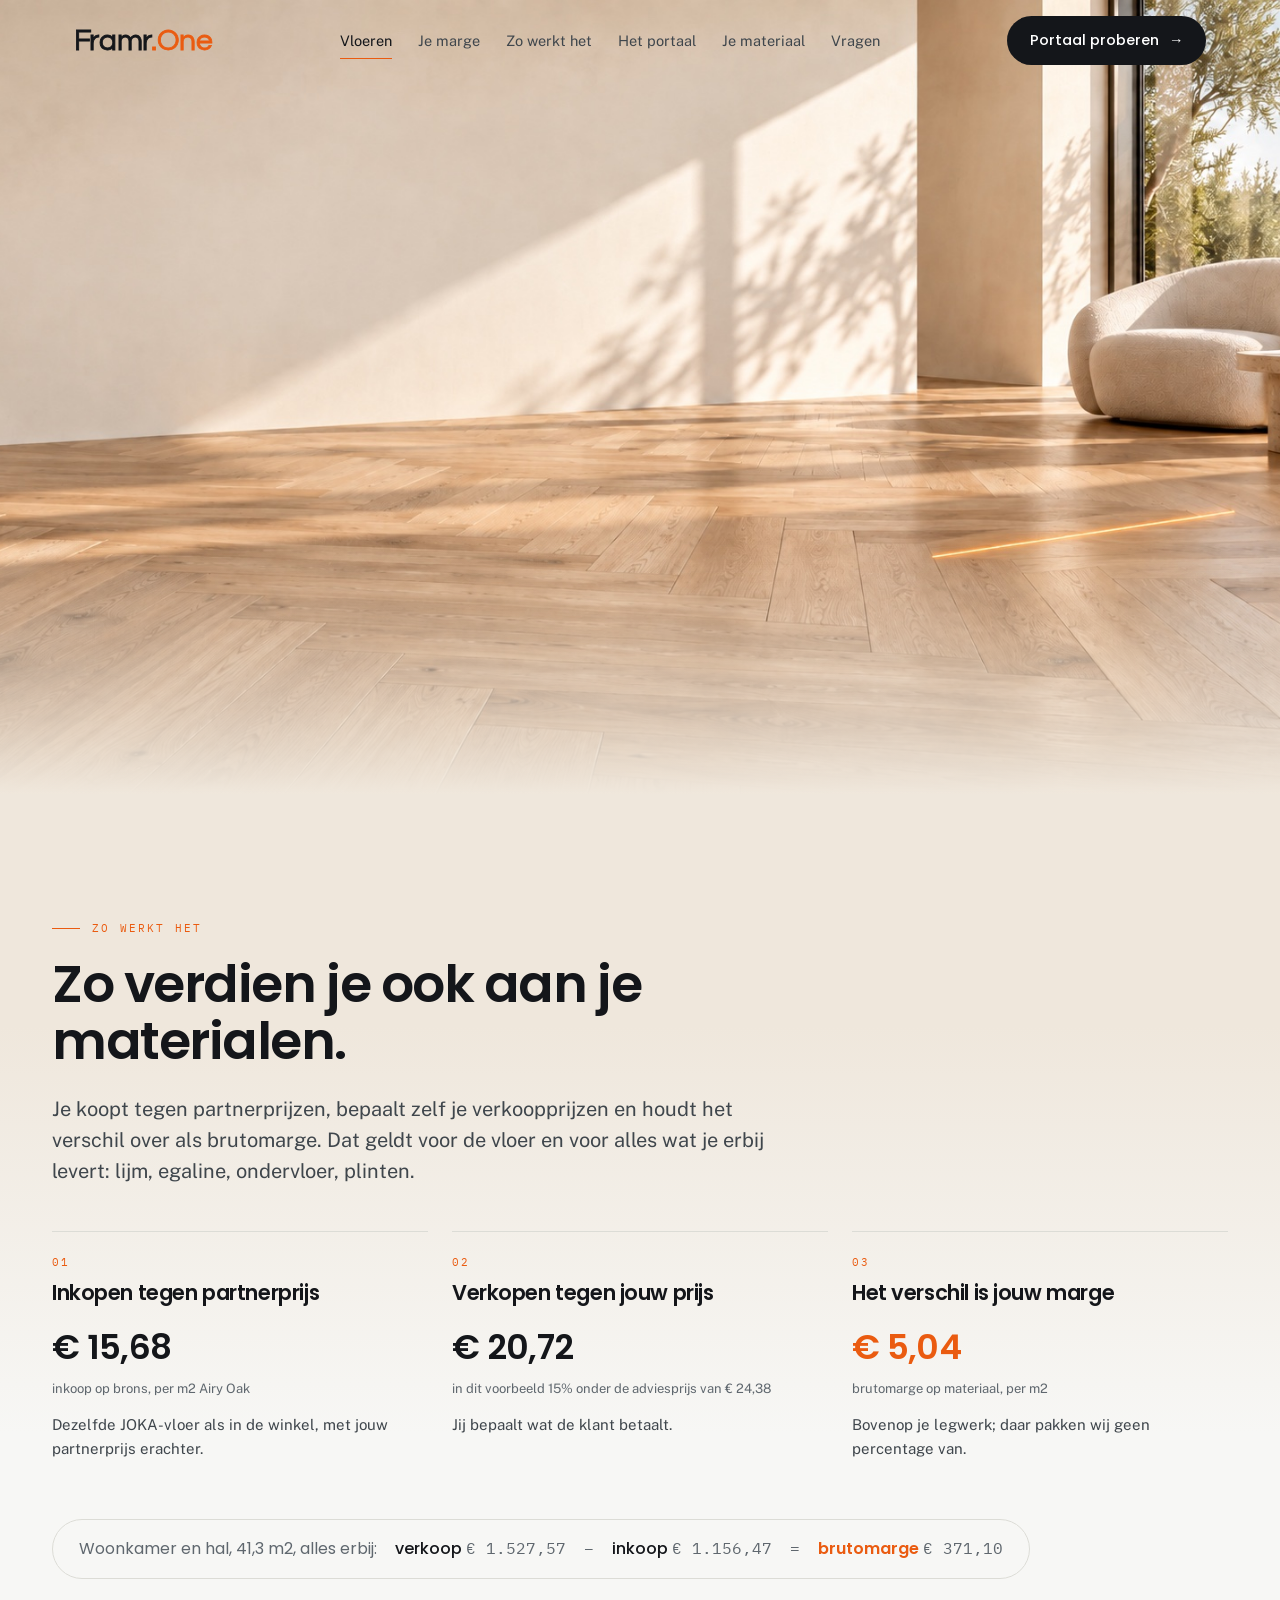
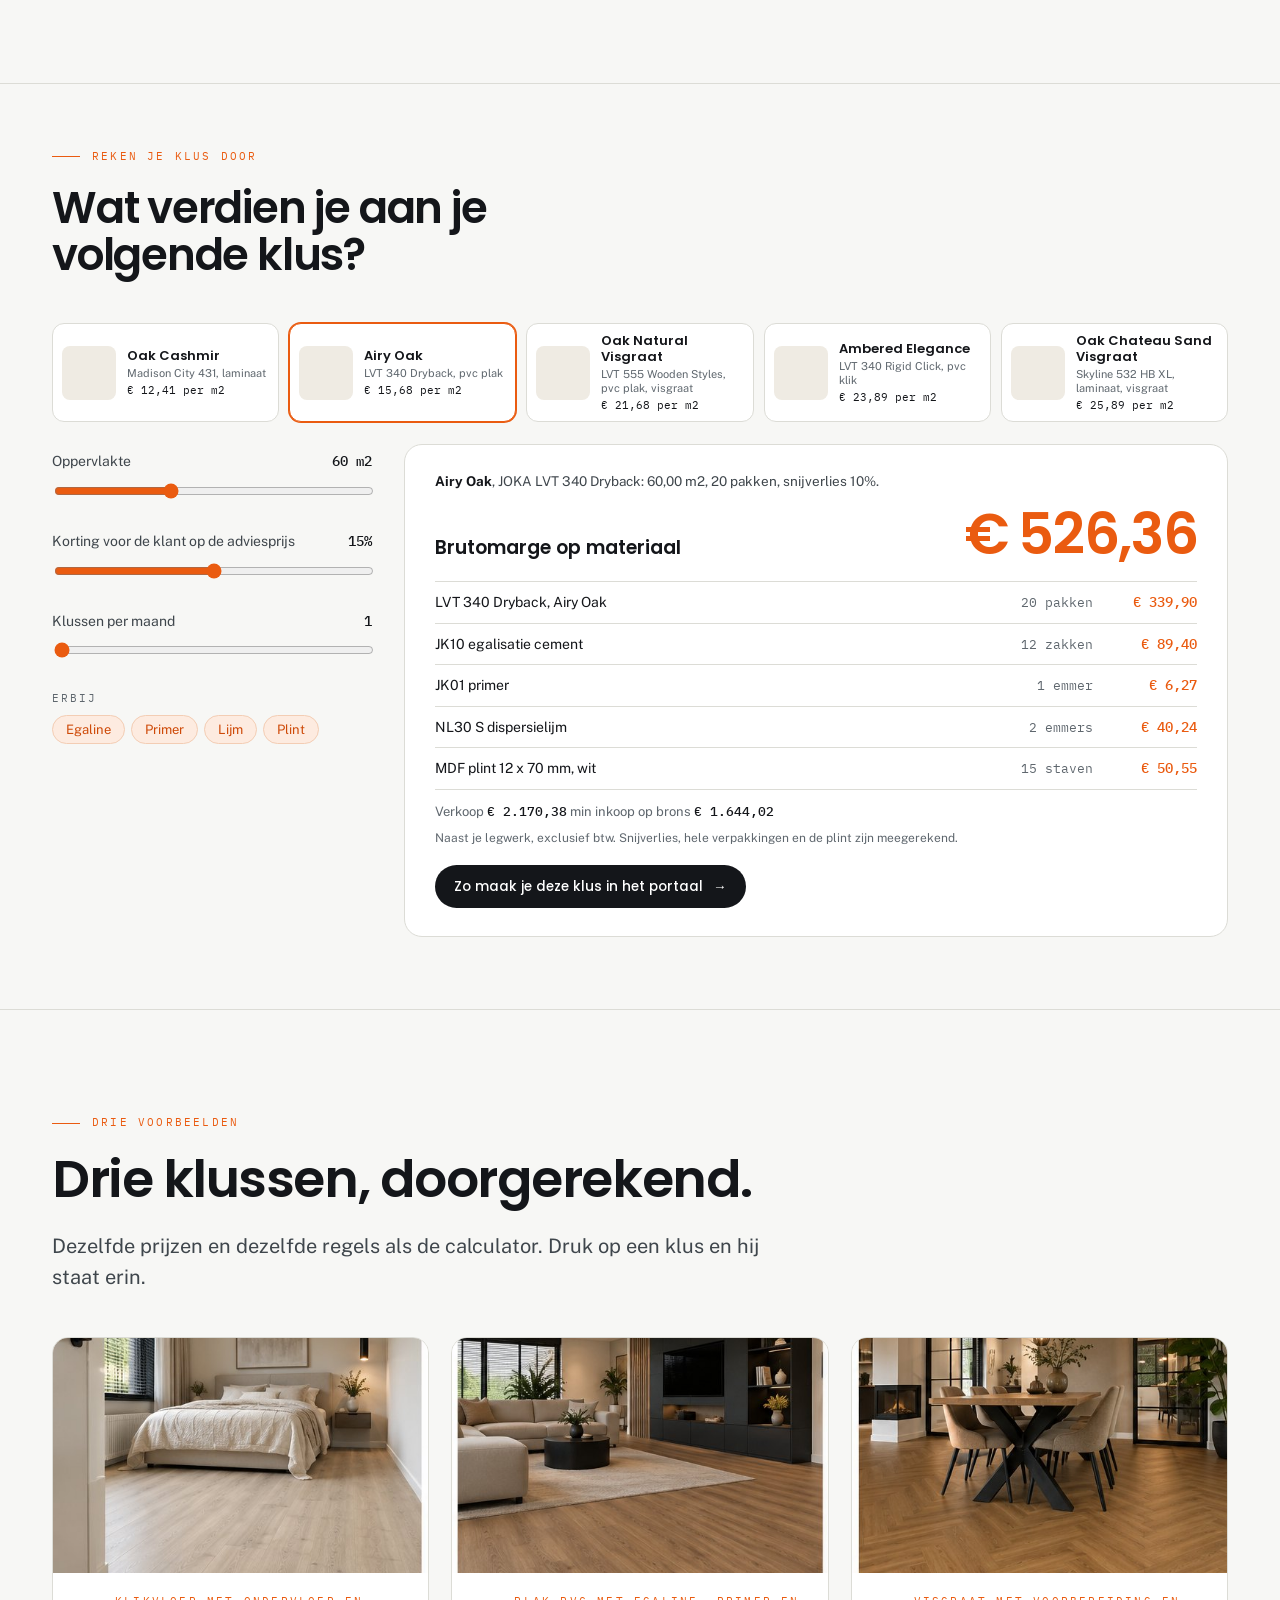
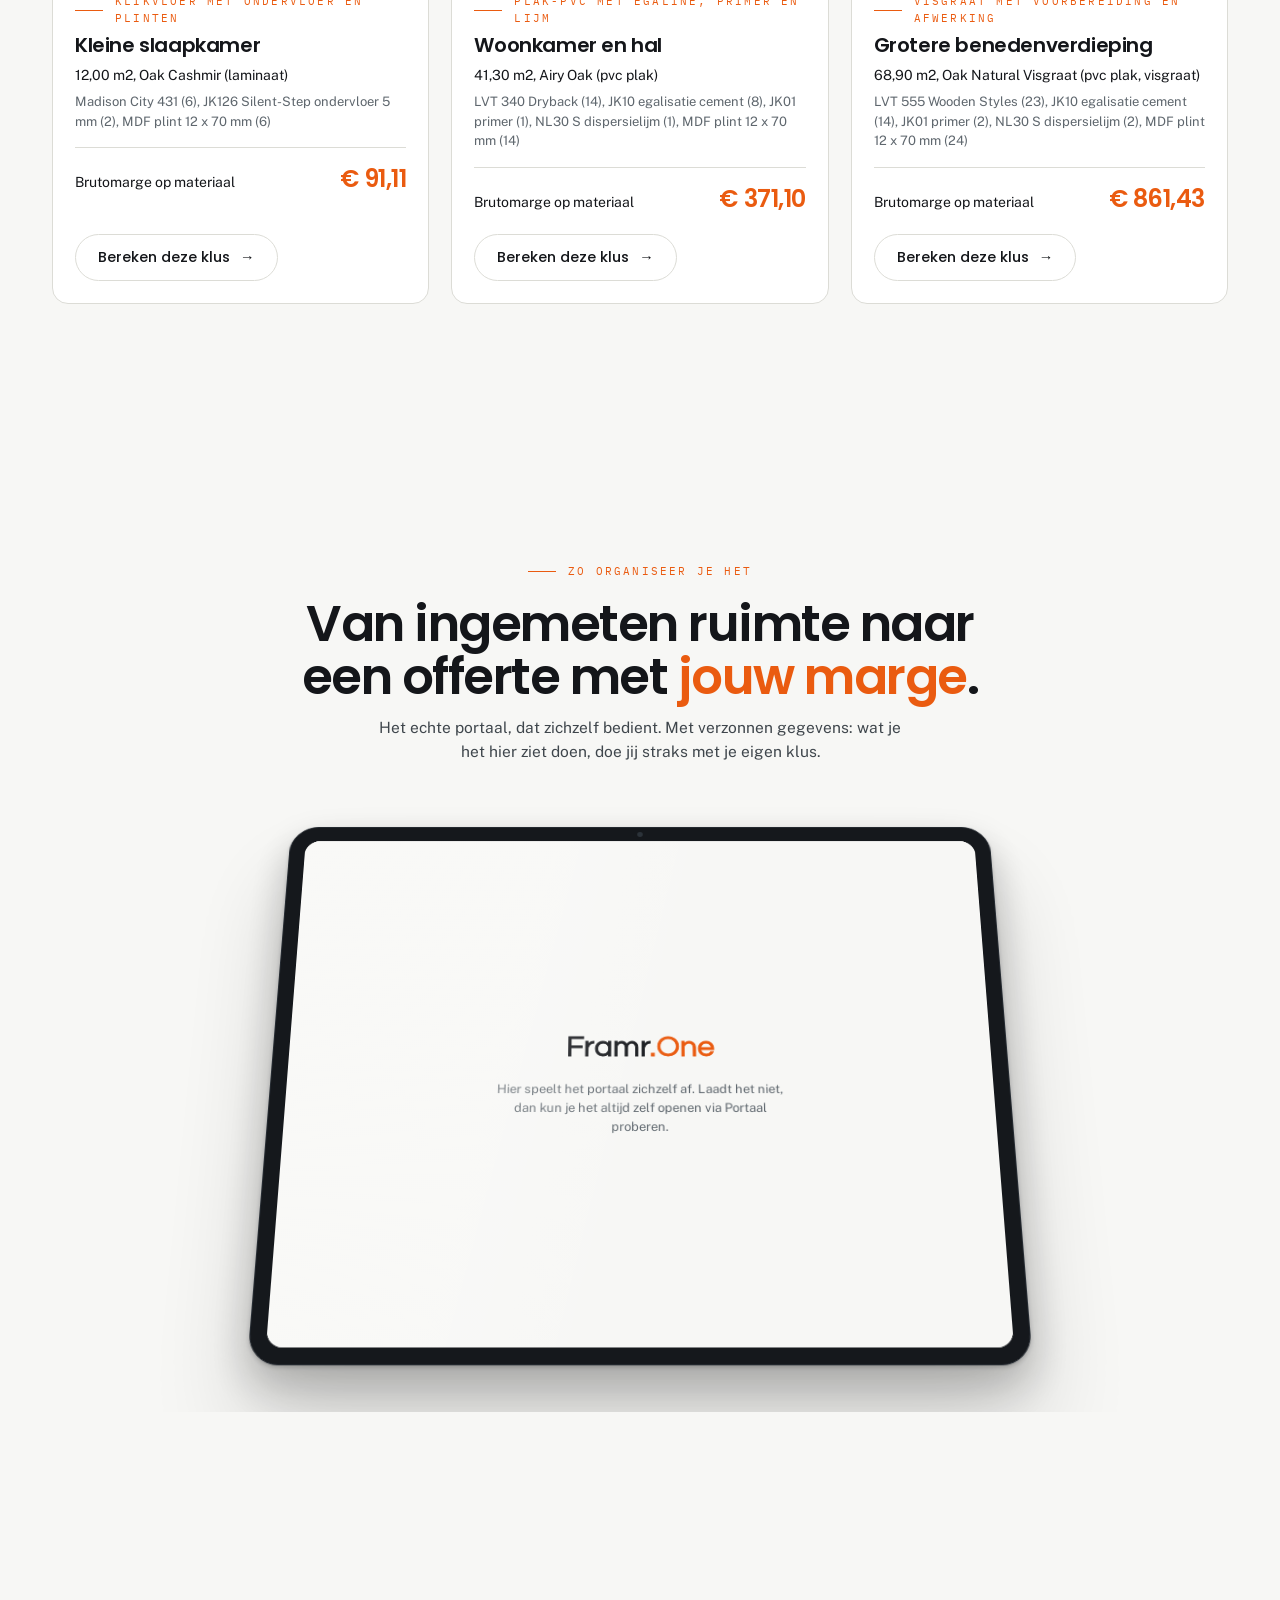
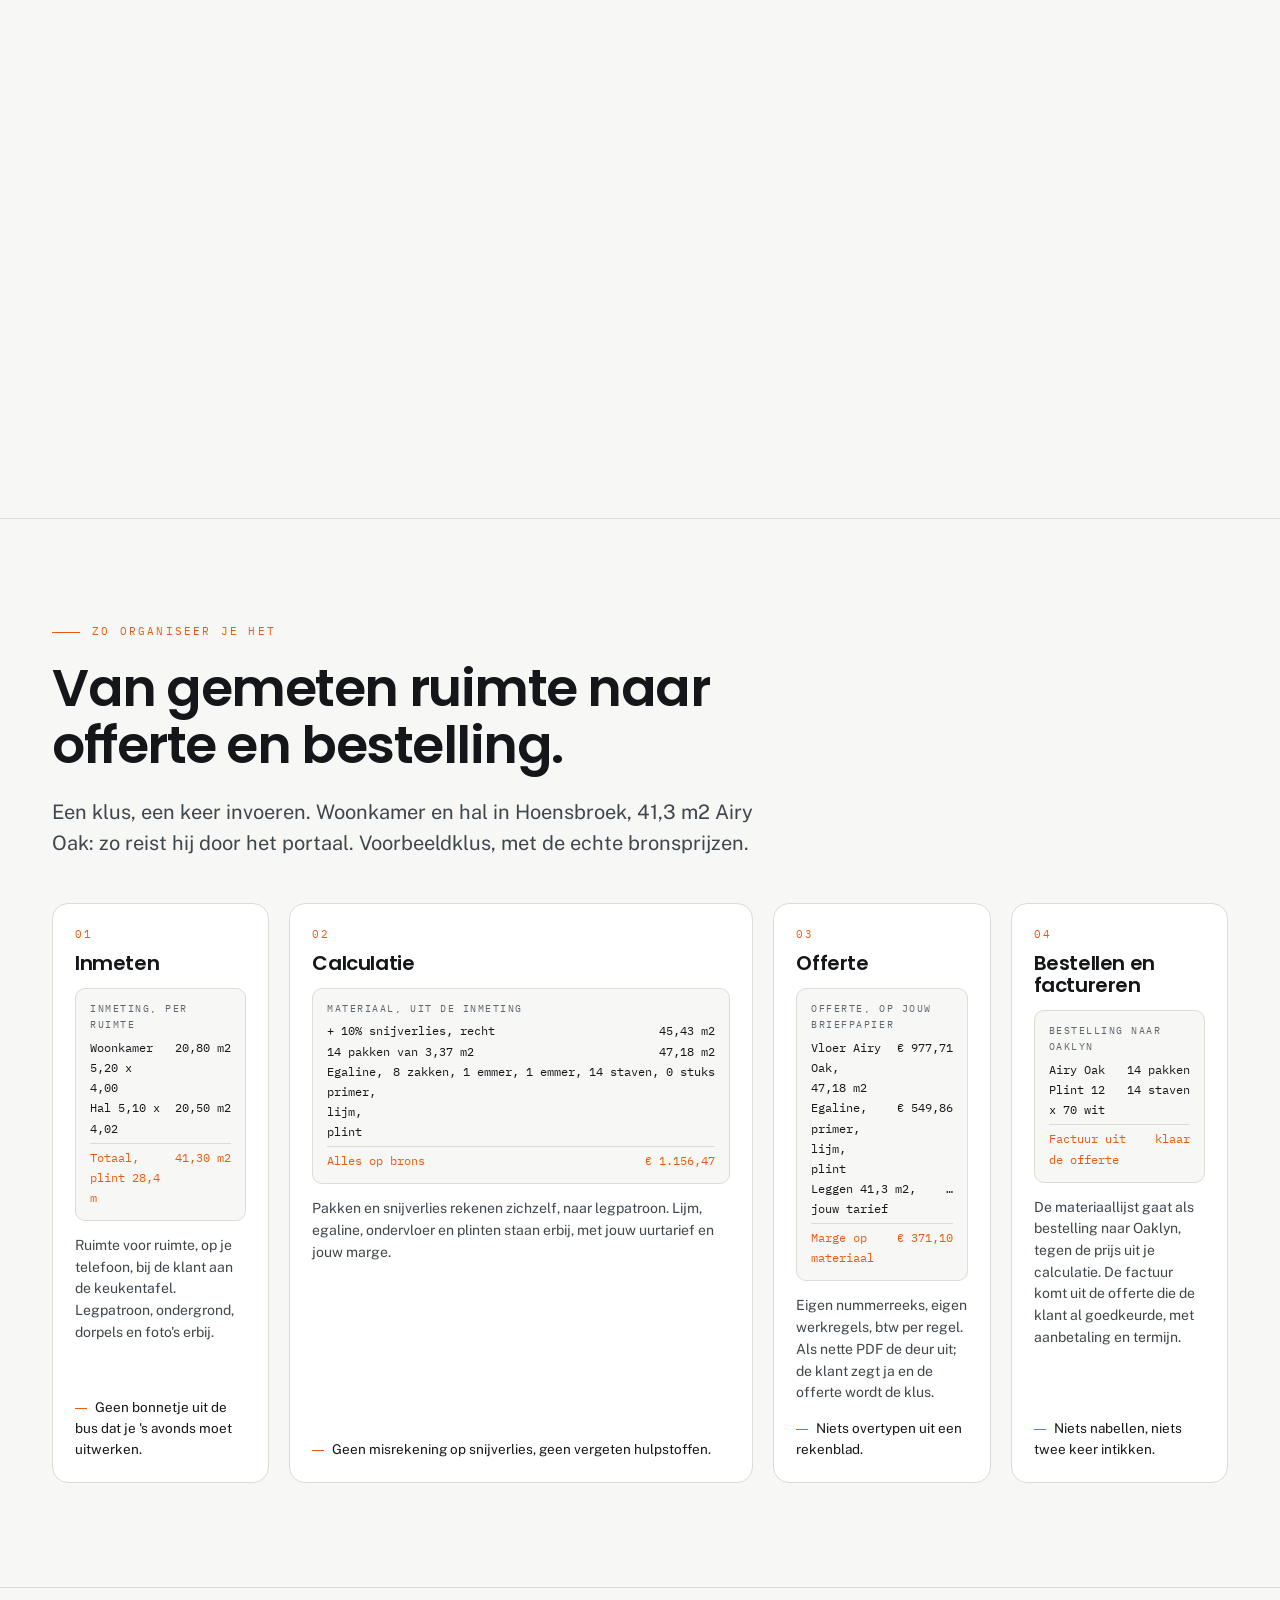
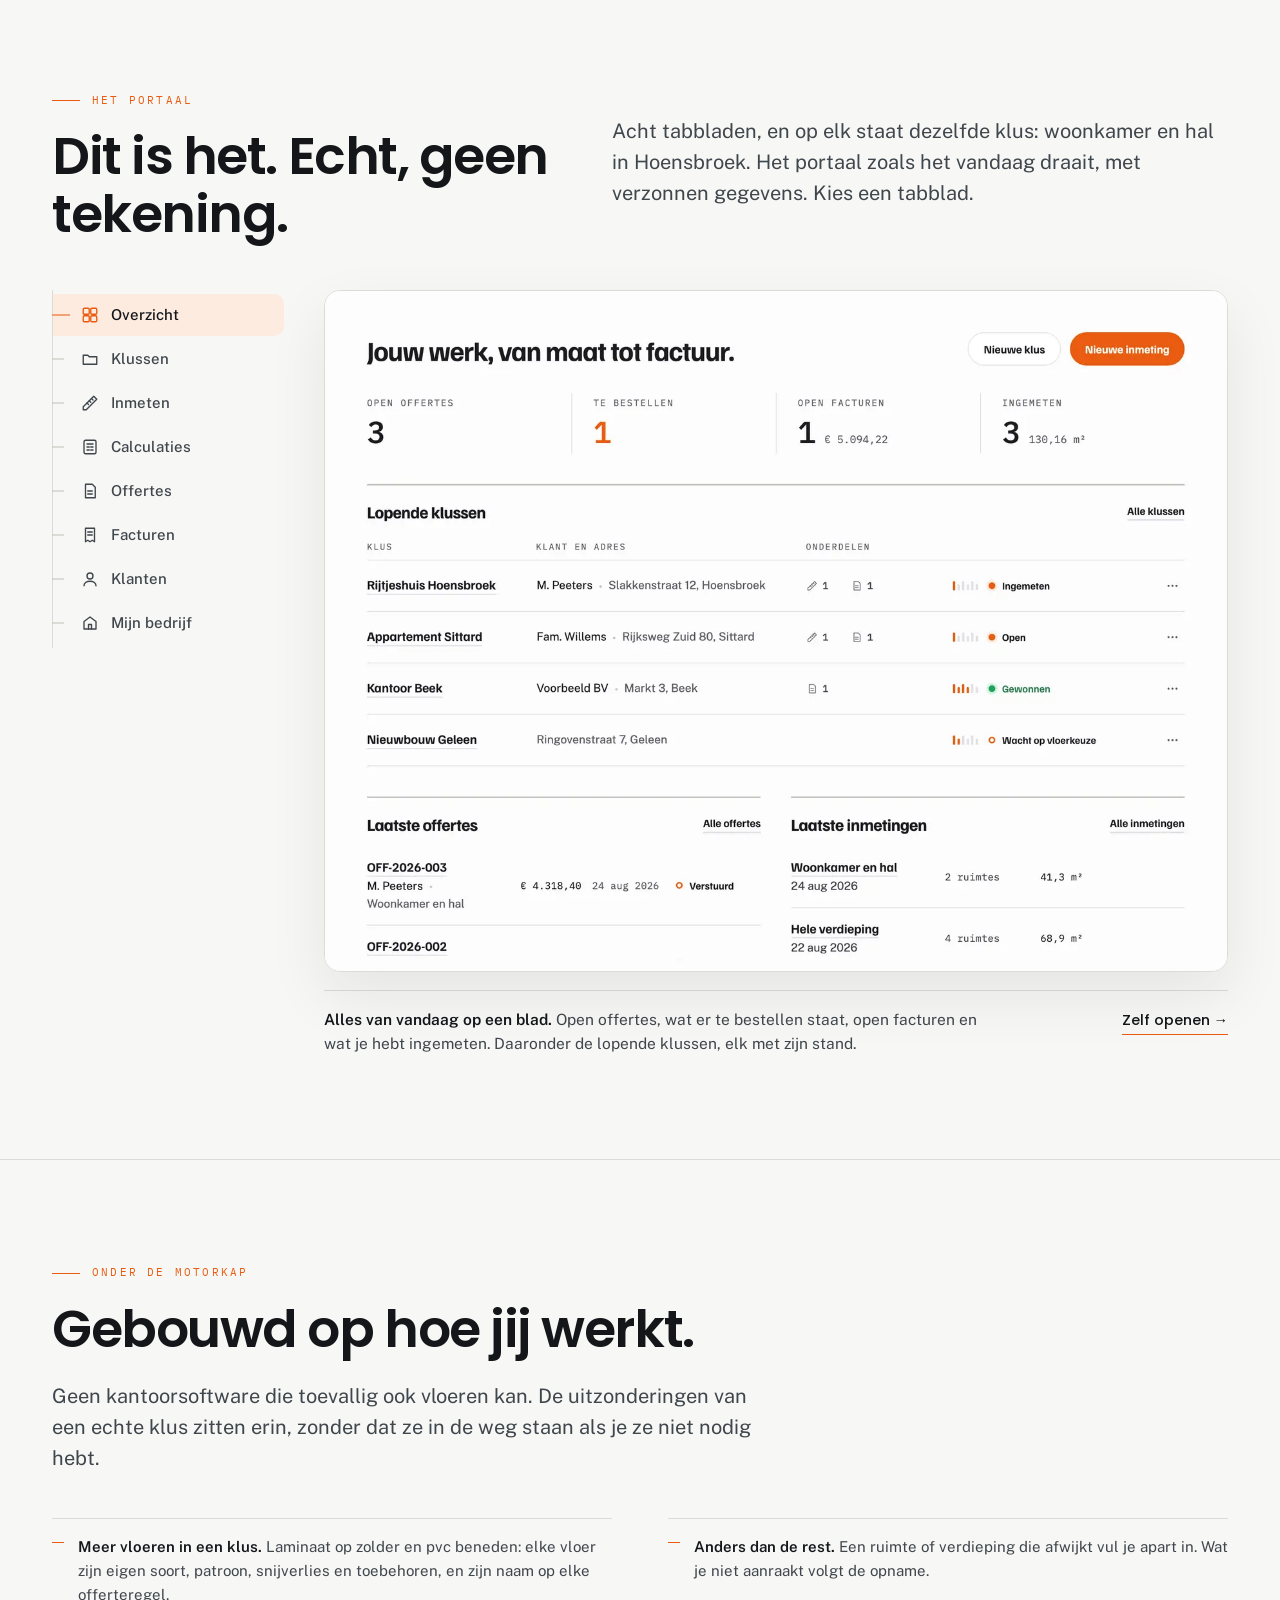
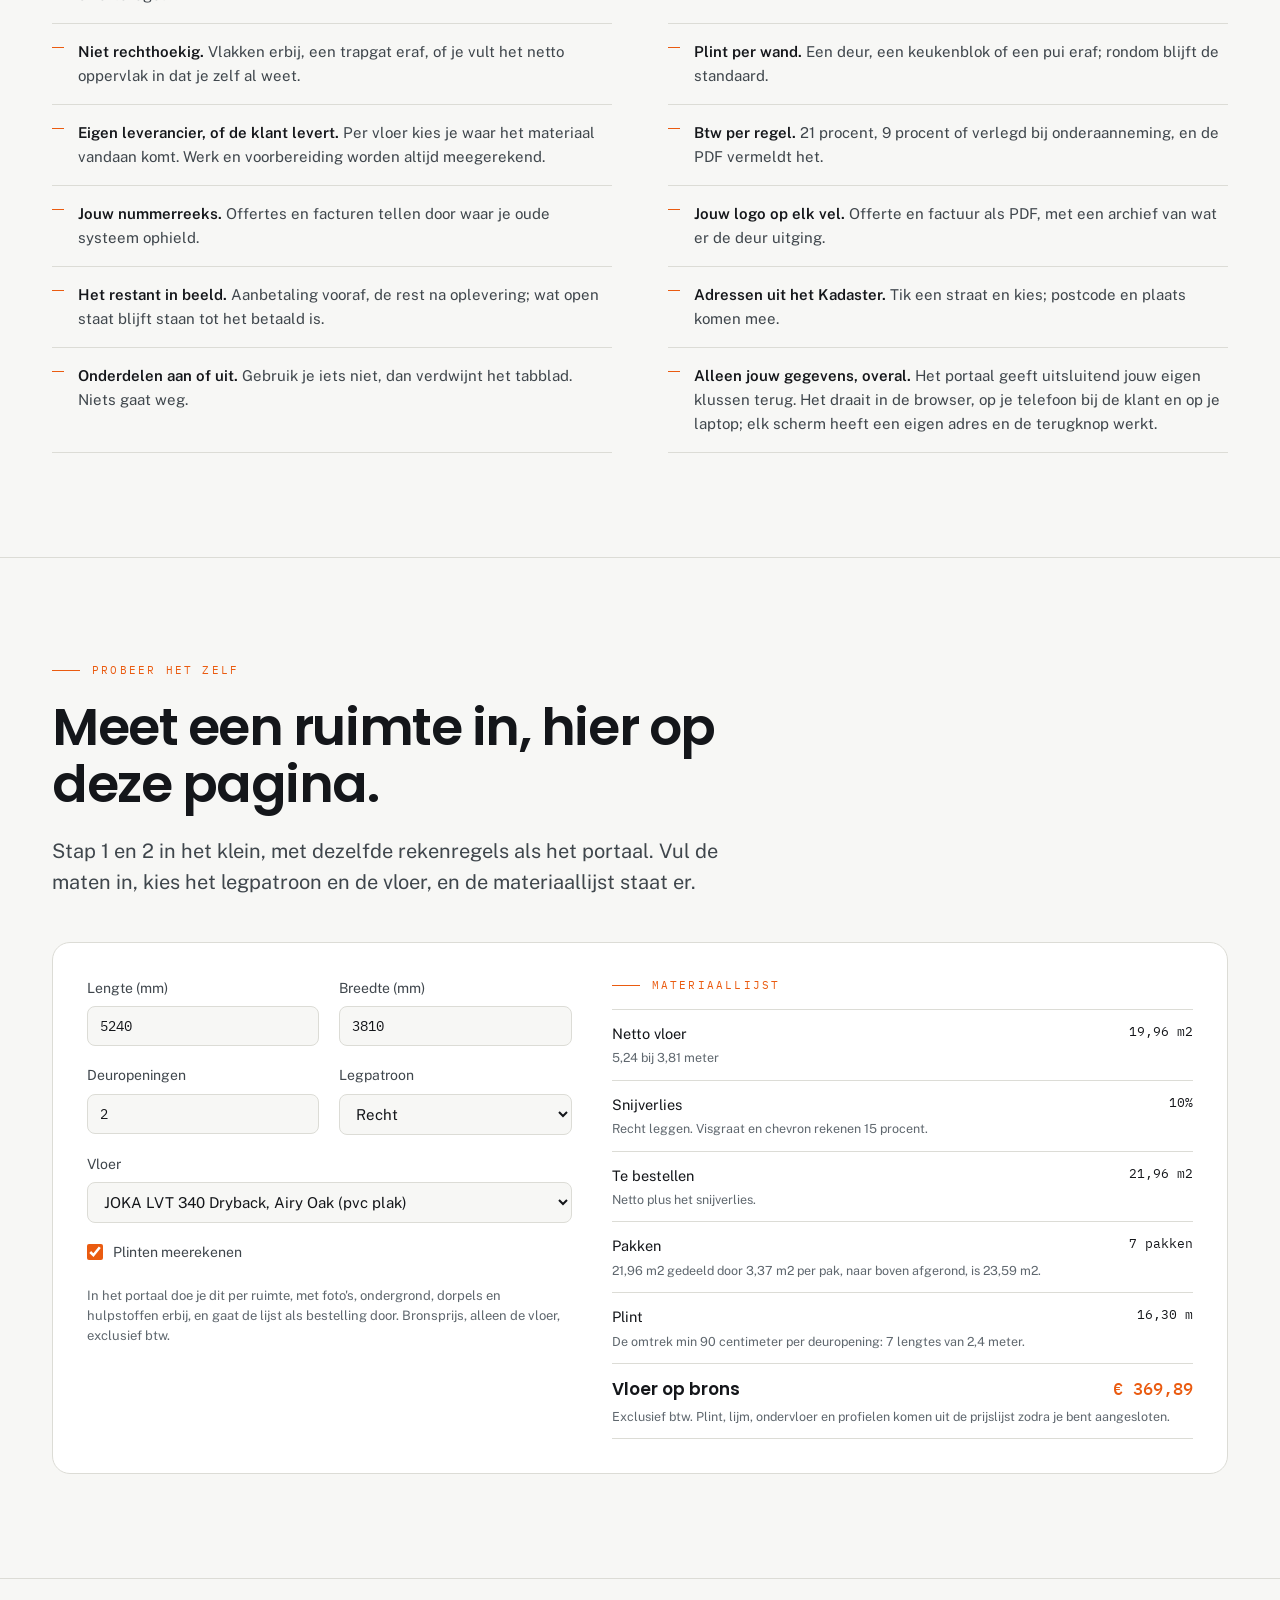
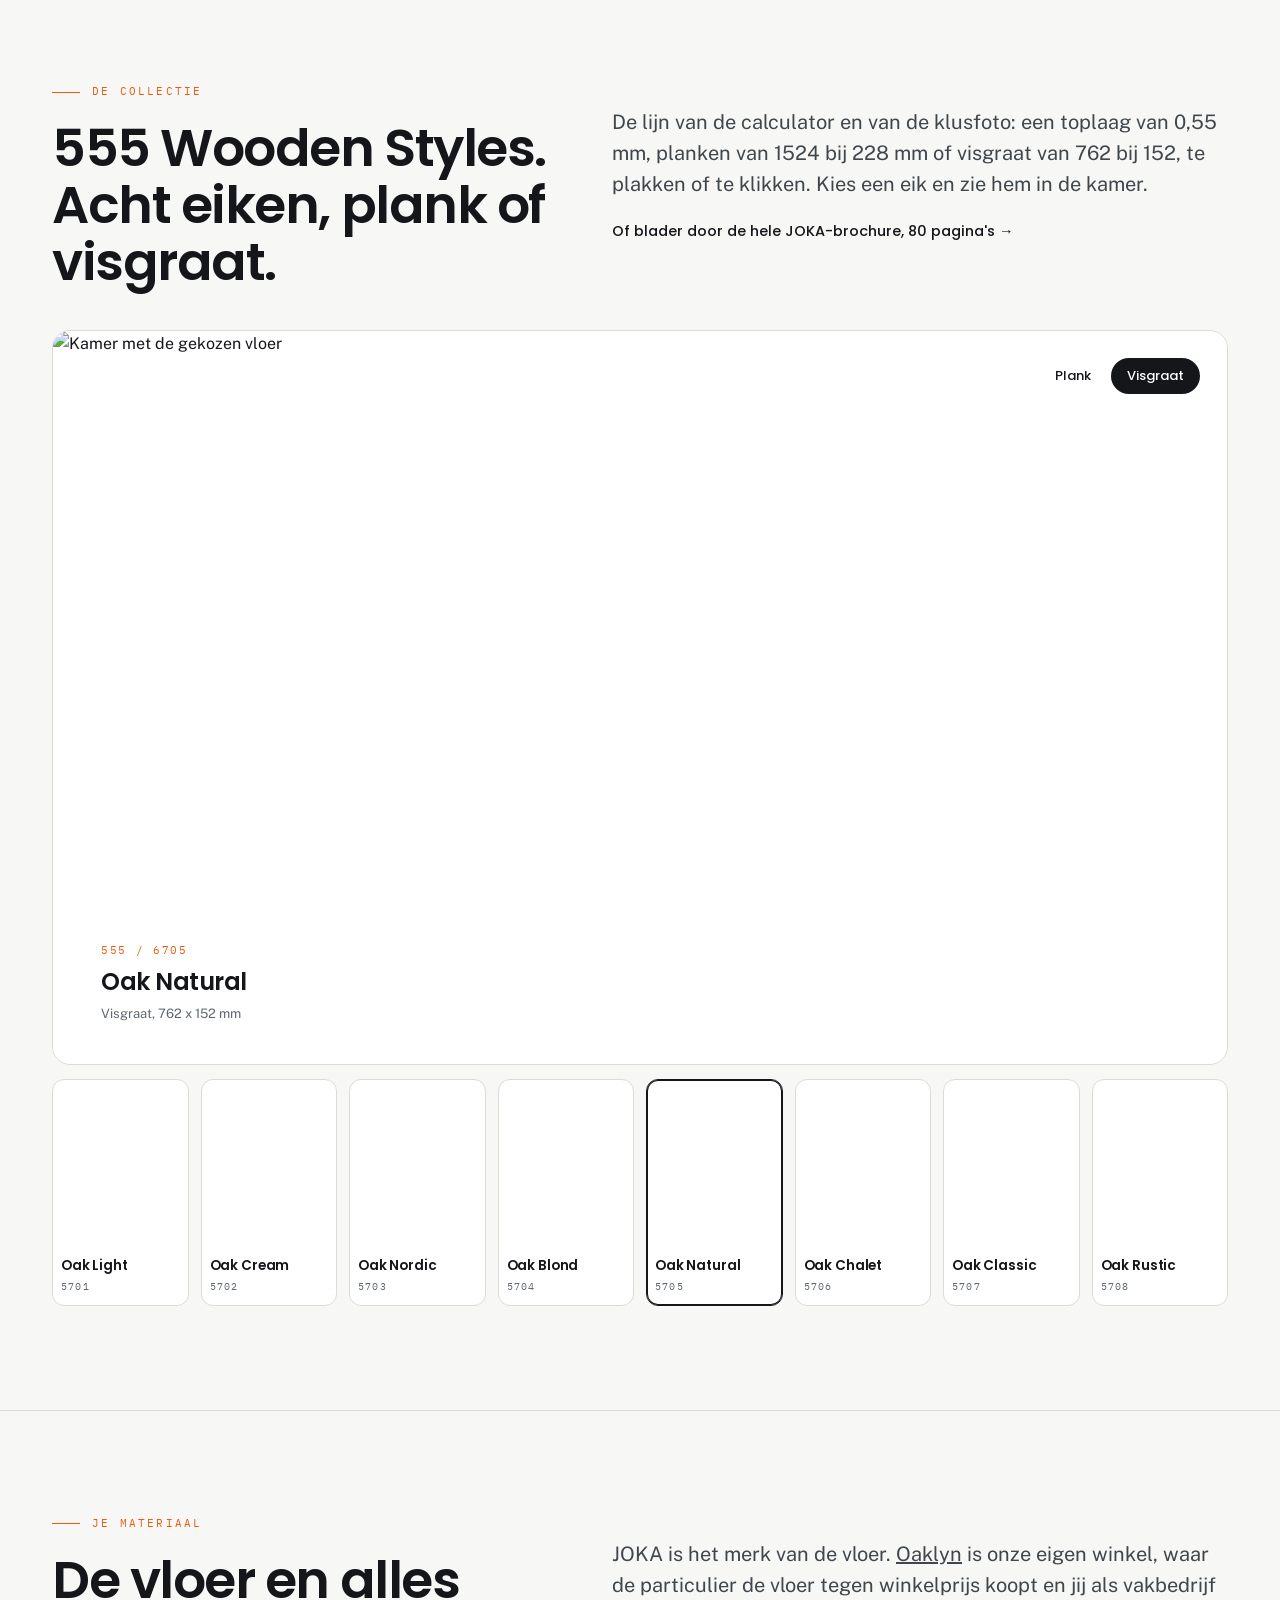
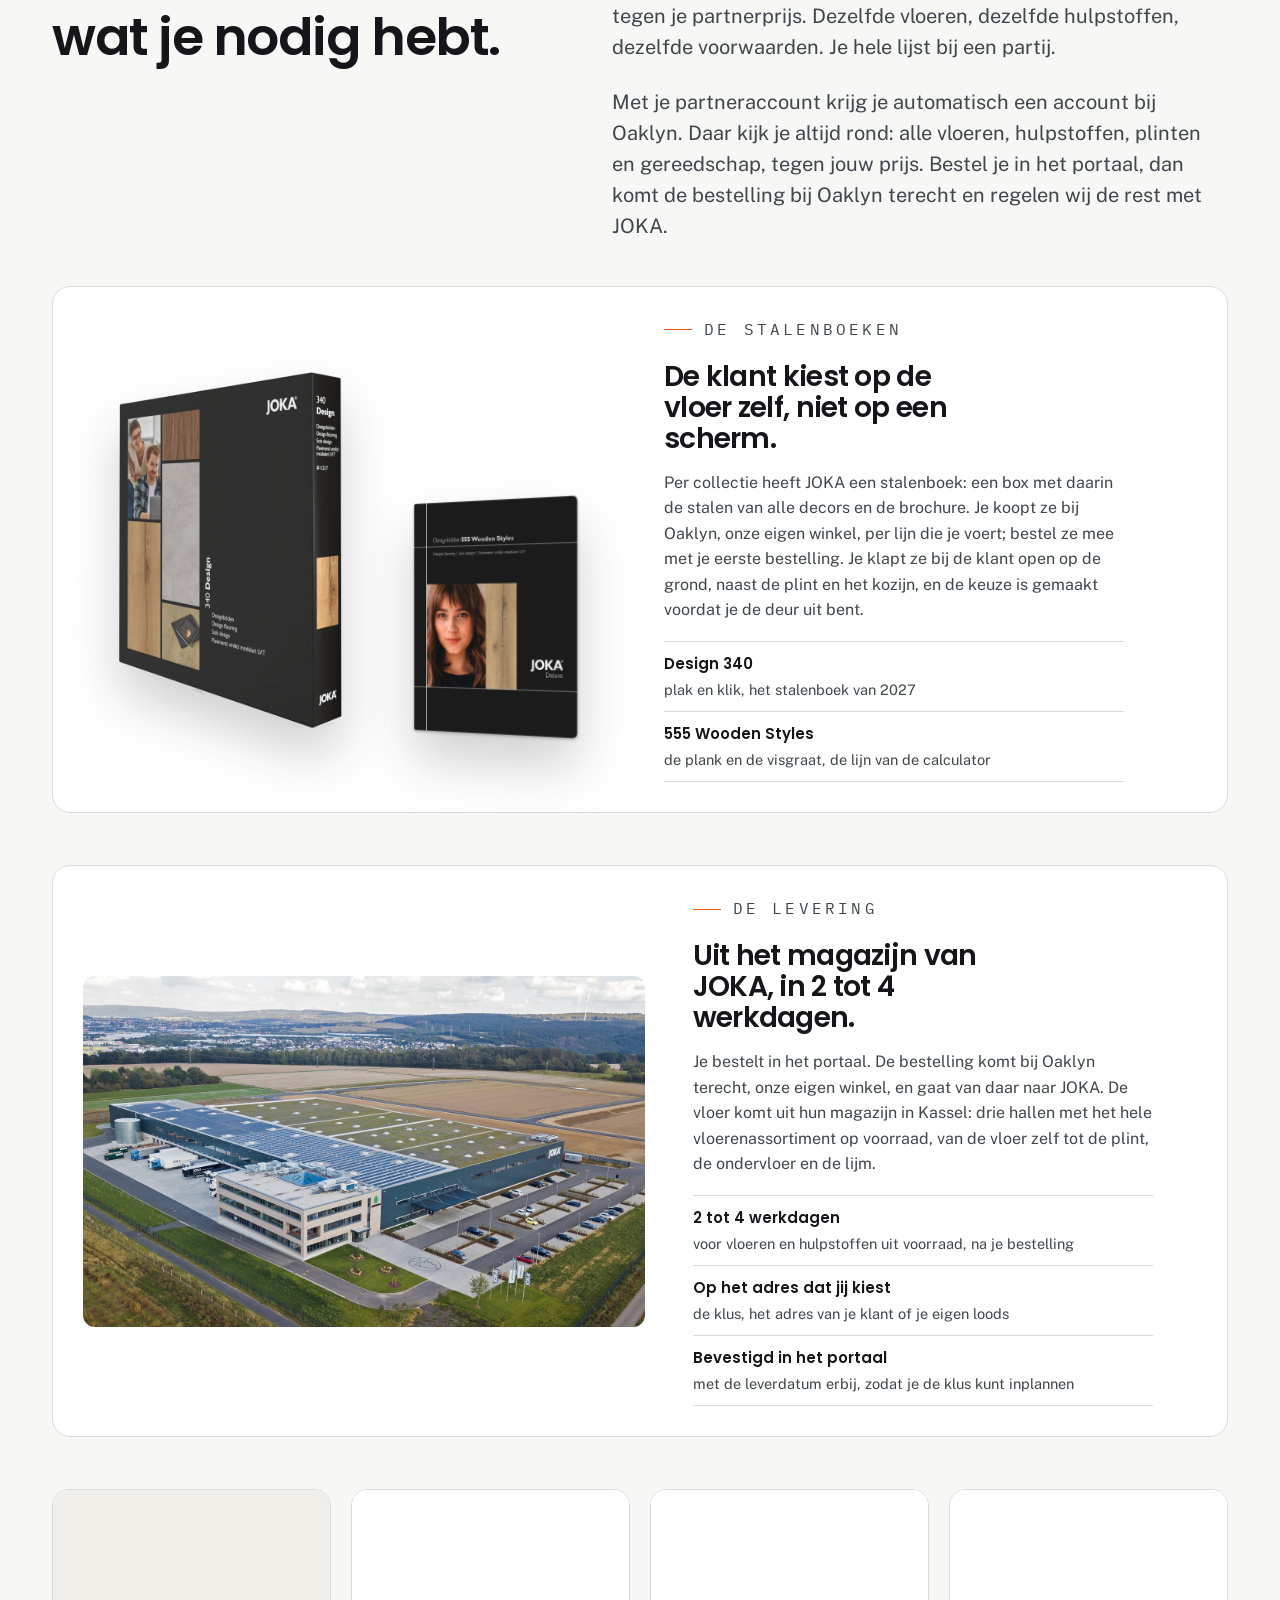
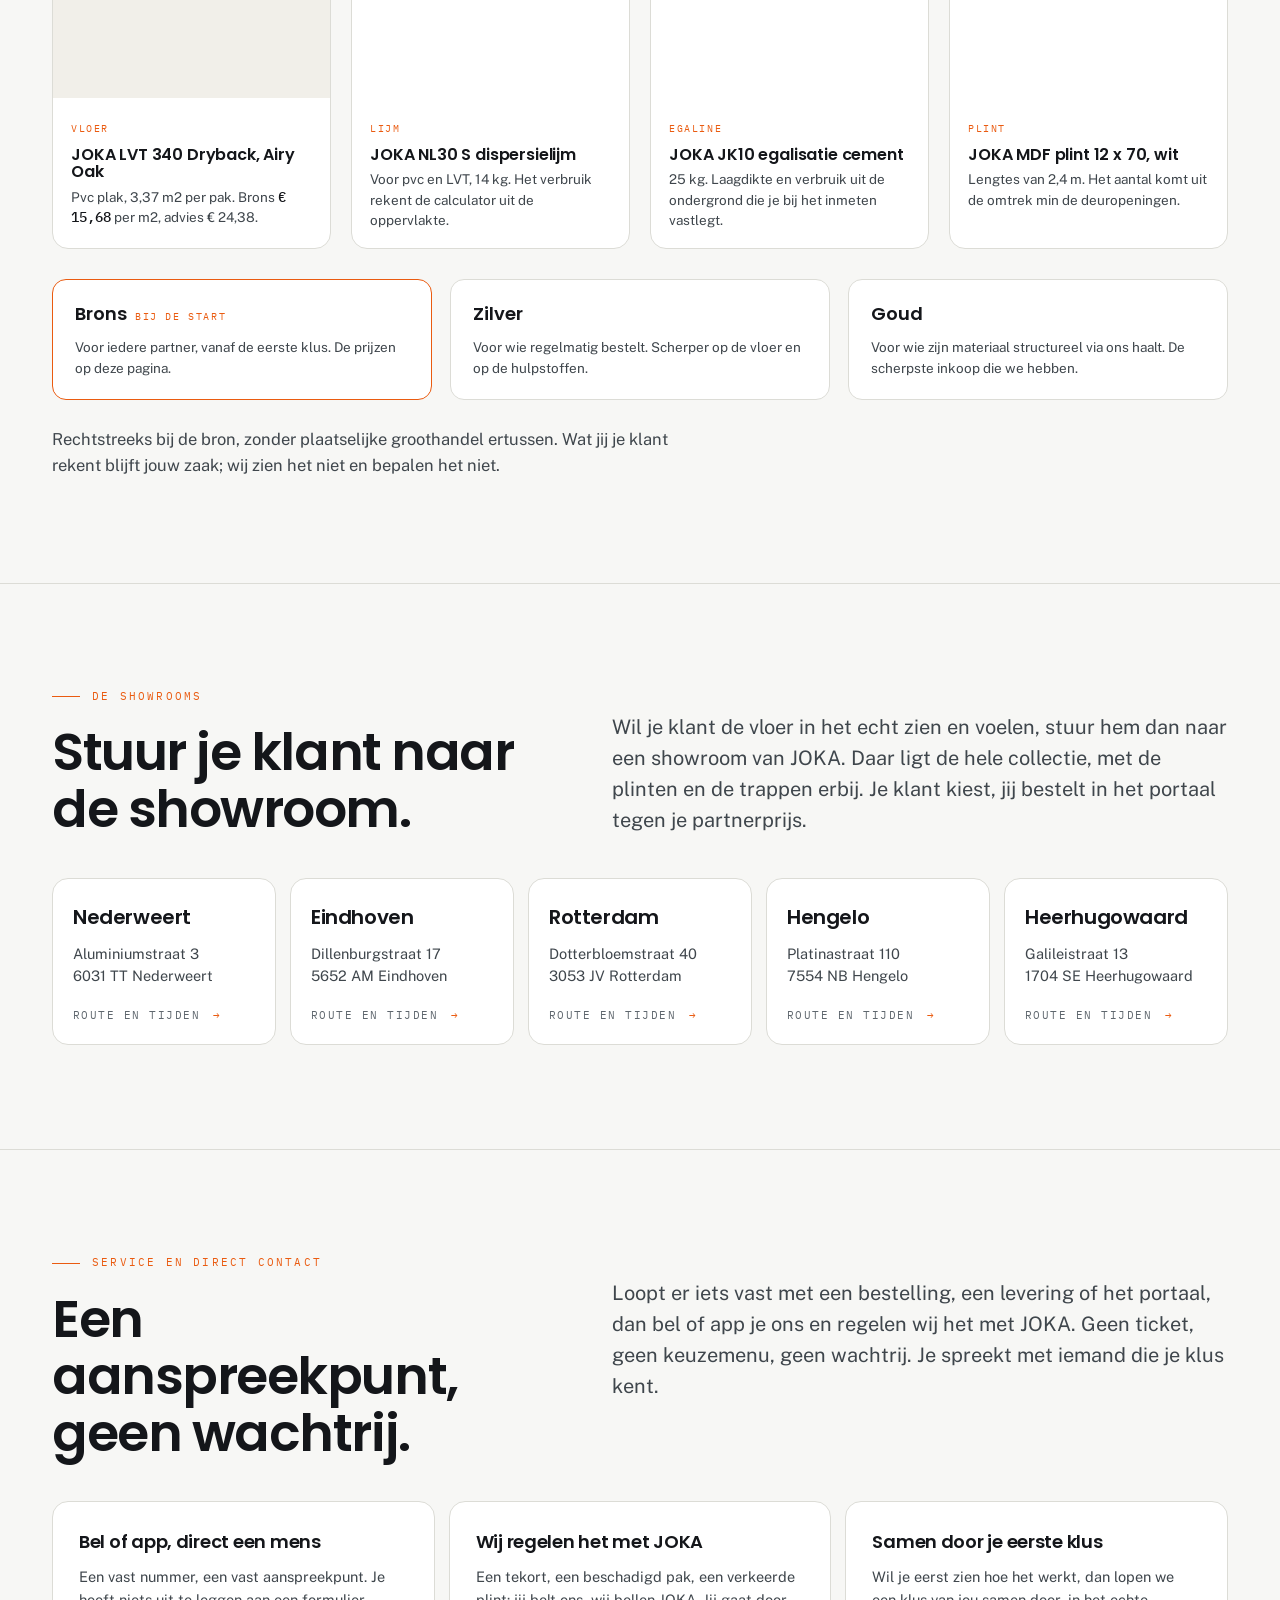
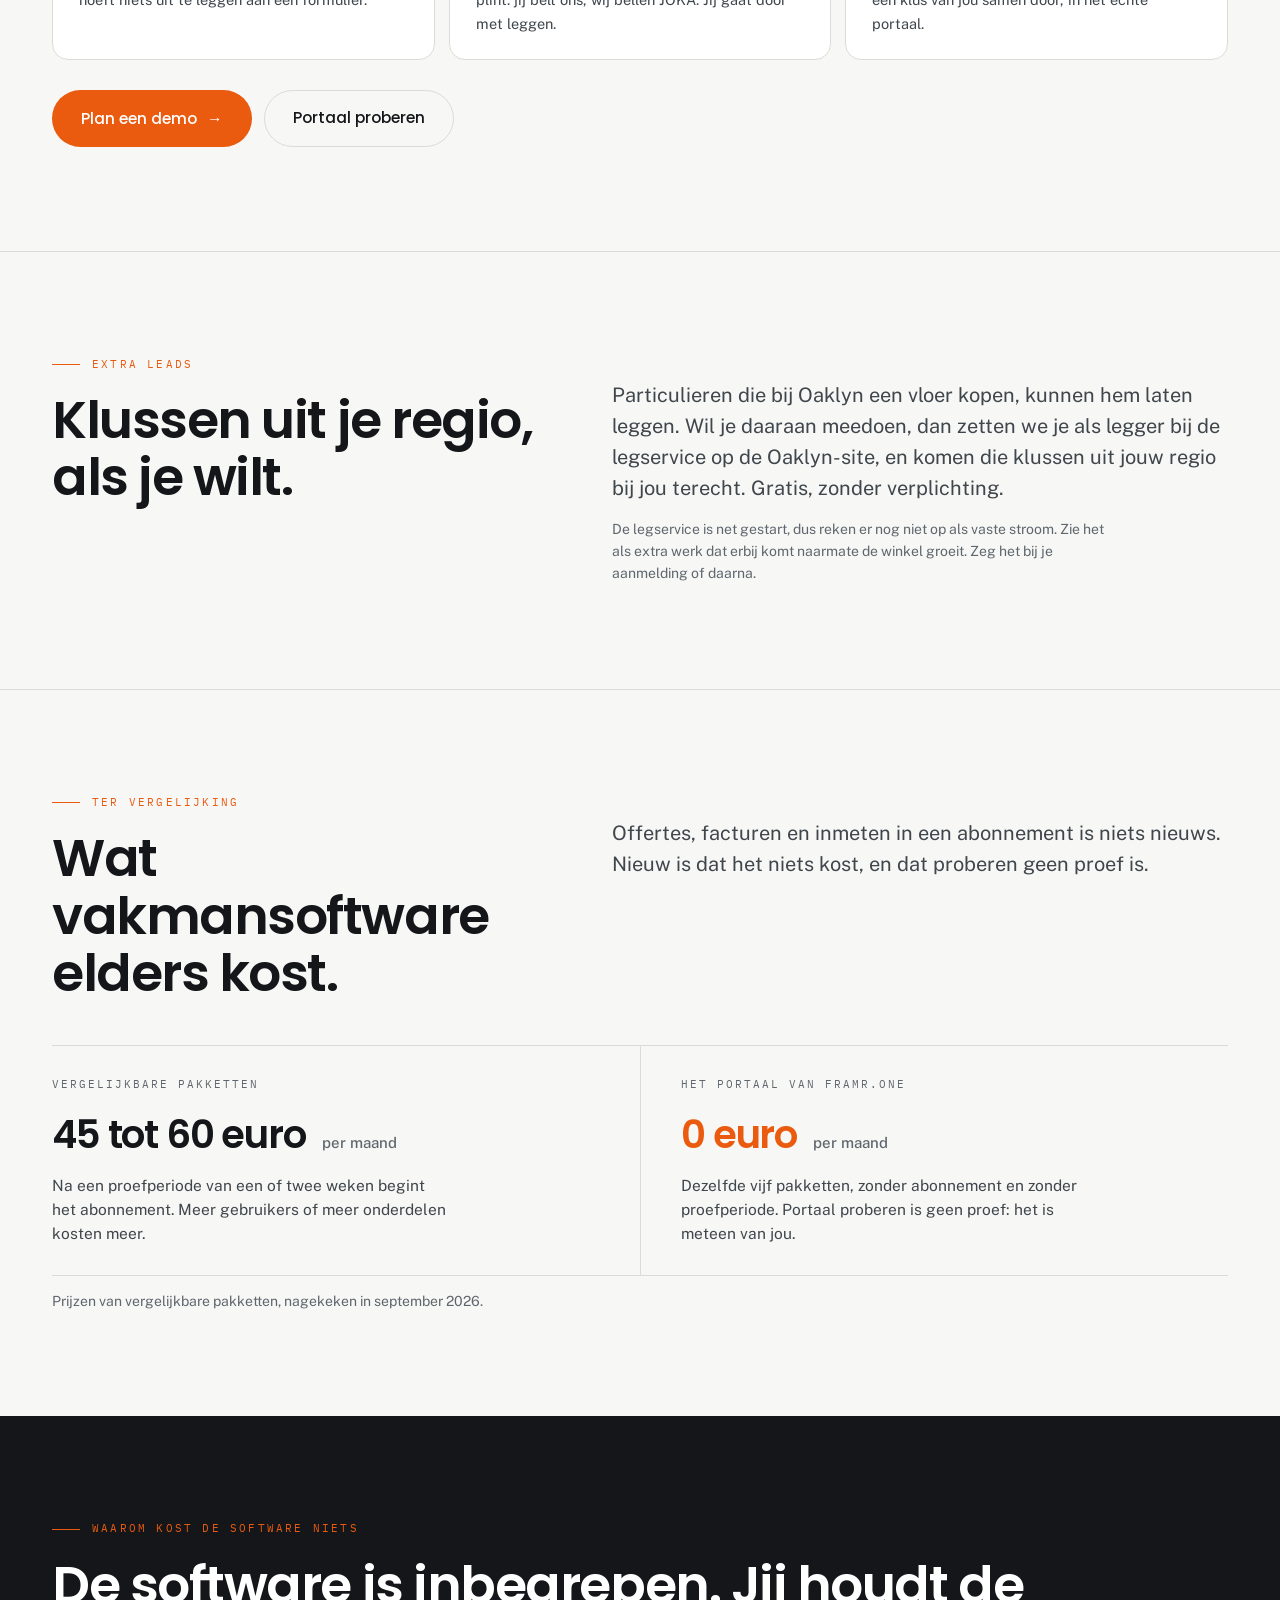
==== commit 8aee8577: "Momentopname van de site, 2026-10-01" ====
--- a/vloeren/index.html
+++ b/vloeren/index.html
@@ -18,12 +18,6 @@
      marge in plaats van rond software, met drie bewegende momenten (de toonbank, de
      projectflow en de calculator die reageert); de rest staat stil. De eerdere versies
      staan ernaast als versie-1.html (het origineel van 12-09) en versie-2.html.
-
-     Sinds 25-09-2026 staat de pagina in twee delen (wens Jelle): eerst het geld (de marge, de
-     calculator, de voorbeelden, de collectie, de stalenboeken, het magazijn en de levering, de
-     showrooms), dan het systeem (het portaal dat je er gratis bij krijgt, met de plek voor de film,
-     de klus in vier stappen, de toonbank, de schermen, de inmeetdemo, gebouwd, ter vergelijking en
-     waarom de software niets kost), en dan het slot (service, extra leads, beginnen).
 
      Eigen klassen beginnen met v3-, naar de versie waaruit de pagina komt. De gedeelde
      stijl.css levert vak, raster, opschrift, duo, punten en de knoppen. */
@@ -319,7 +313,7 @@
   @keyframes v3-schermwissel { from { opacity: 0; translate: 0 14px; } }
   @media (prefers-reduced-motion: no-preference) {
     @supports (animation-timeline: view()) {
-      section .kopblok, section .duo, #marge .v3-calc, .v3-portaal, .v3-film, .v3-meet, .v3-etalage, .v3-levering, .v3-vergelijk, #service .binnen > *, #leads .binnen > *, #aanmelden .knoppen, .v3-vragen, .kc-kaarten > *, .v3-vier > *, .v3-punten-twee > li, .v3-producten > *, .v3-niveaus > *, .v3-showrooms > *, .v3-inbegrepen > div {
+      section .kopblok, section .duo, #marge .v3-calc, .v3-portaal, .v3-meet, .v3-etalage, .v3-levering, .v3-vergelijk, #service .binnen > *, #leads .binnen > *, #aanmelden .knoppen, .v3-vragen, .kc-kaarten > *, .v3-vier > *, .v3-punten-twee > li, .v3-producten > *, .v3-niveaus > *, .v3-showrooms > *, .v3-inbegrepen > div {
         animation: v3-opkomen-zacht linear both; animation-timeline: view(); animation-range: entry 0% entry 45%; }
       .v3-portaal, .v3-meet, .v3-etalage, #marge .v3-calc { animation-range: entry 0% entry 22%; }
       .kc-kaarten > :nth-child(2), .v3-vier > :nth-child(2), .v3-producten > :nth-child(2), .v3-niveaus > :nth-child(2),
@@ -583,38 +577,6 @@
   .v3-regels.klein div span:last-child { font-size: 12px; }
   .v3-calc-actie { margin-top: 4px; }
 
-  /* De film aan het begin van deel twee (Jelle, 25-09-2026): een breed vlak in 16 bij 9 met een
-     stilstaand beeld, de intro-regel erop en een afspeelknop. Zonder film (data-bron leeg) staat de
-     knop stil en zegt het onderschrift dat de film in de maak is. */
-  .v3-film { margin: 0; max-width: 1100px; }
-  .v3-film-vlak { position: relative; aspect-ratio: 16 / 9; border-radius: 18px; overflow: hidden; background: var(--inkt);
-                  border: 1px solid var(--lijn); box-shadow: 0 24px 60px rgba(20, 22, 26, .10); }
-  .v3-film-poster { position: absolute; inset: 0; width: 100%; height: 100%; object-fit: cover; object-position: center 40%; }
-  .v3-film-vlak::after { content: ""; position: absolute; inset: 0; pointer-events: none;
-                         background: linear-gradient(to top, rgba(20, 22, 26, .74), rgba(20, 22, 26, .10) 55%, rgba(20, 22, 26, 0)); }
-  .v3-film-woord { position: absolute; left: 34px; bottom: 30px; z-index: 2; color: #fff; max-width: 32ch; }
-  .v3-film-tag { display: block; font-family: var(--mono); font-size: 10.5px; letter-spacing: .18em; text-transform: uppercase;
-                 color: rgba(255, 255, 255, .74); margin-bottom: 10px; }
-  .v3-film-woord b { display: block; font-family: var(--kop); font-weight: 600; font-size: clamp(24px, 3vw, 40px);
-                     letter-spacing: -.025em; line-height: 1.1; }
-  .v3-film-woord > span:last-child { display: block; margin-top: 8px; font-size: 15px; color: rgba(255, 255, 255, .82); }
-  .v3-film-knop { position: absolute; left: 50%; top: 50%; z-index: 3; width: 88px; height: 88px; margin: -44px 0 0 -44px;
-                  border-radius: 50%; border: 0; background: var(--oranje); color: #fff; cursor: pointer;
-                  box-shadow: 0 18px 40px rgba(20, 22, 26, .3); transition: transform .2s ease, background .2s ease; }
-  .v3-film-knop:hover { transform: scale(1.06); background: var(--oranje-donker); }
-  .v3-film-driehoek { display: block; width: 0; height: 0; margin: 0 auto; border-style: solid; border-width: 14px 0 14px 24px;
-                      border-color: transparent transparent transparent #fff; transform: translateX(3px); }
-  .v3-film.v3-film-wacht .v3-film-knop { background: rgba(255, 255, 255, .2); backdrop-filter: blur(6px); cursor: default; }
-  .v3-film.v3-film-wacht .v3-film-knop:hover { transform: none; }
-  .v3-film video, .v3-film iframe { position: absolute; inset: 0; width: 100%; height: 100%; border: 0; display: block; background: #000; z-index: 4; }
-  .v3-film figcaption { margin-top: 14px; font-size: 13.5px; color: var(--label); line-height: 1.55; max-width: 70ch; }
-  .v3-film figcaption a { color: var(--inkt); text-decoration: none; border-bottom: 1px solid var(--oranje); }
-  @media (max-width: 760px) {
-    .v3-film-woord { left: 18px; bottom: 16px; }
-    .v3-film-knop { width: 64px; height: 64px; margin: -32px 0 0 -32px; }
-    .v3-film-driehoek { border-width: 10px 0 10px 18px; }
-  }
-
   /* Minder lucht tussen de blokken (beoordeling 14-09-2026), ankers onder de balk vandaan, zacht scrollen. */
   html { scroll-behavior: smooth; }
   section { padding: 104px 0; scroll-margin-top: 84px; }
@@ -788,8 +750,9 @@
     <nav class="menu">
       <a class="hier" href="index.html">Vloeren</a>
       <a href="#marge">Je marge</a>
+      <a href="#werkwijze">Zo werkt het</a>
+      <a href="#portaal">Het portaal</a>
       <a href="#materiaal">Je materiaal</a>
-      <a href="#portaal">Het portaal</a>
       <a href="#vragen">Vragen</a>
     </nav>
     <a class="knop inkt" href="https://jellewinthaegen.github.io/framr-portaal/">Portaal proberen <span class="pijl">&rarr;</span></a>
@@ -798,11 +761,6 @@
 
 <main>
 
-  <!-- DE OPBOUW IN TWEE DELEN (wens Jelle, 25-09-2026). Deel een is het geld: vloerenpartners
-       verdienen aan onze vloeren, en krijgen vertrouwen in waar het materiaal vandaan komt (de
-       collectie, de stalenboeken, het magazijn, de levering, de showrooms). Deel twee is het systeem:
-       het portaal dat ze er gratis bij krijgen, van inmeten naar factuur, met de plek voor de film.
-       Daarna het slot: service, extra leads, beginnen. Deel een loopt van 1 tot en met 7. -->
   <!-- 1. De kop: de banner van Jelle, het woordmerk, een korte boodschap en een knop. Ruim en rustig
        (voorstel Jelle 14-09-2026, na de tweede beoordeling): de voorbeeldkaart is naar de calculator
        verhuisd. De kale wand linksboven draagt de tekst; zonder lichte laag erachter (Jelle wilde
@@ -816,7 +774,7 @@
           en regel inmeten, offerte en bestelling in een omgeving. Het portaal is <em>gratis</em>.</p>
         <div class="knoppen">
           <a class="knop oranje groot" href="#marge">Bereken mijn materiaalmarge <span class="pijl">&rarr;</span></a>
-          <a class="v3-tekstlink" href="#portaal">Of bekijk eerst het portaal</a>
+          <a class="v3-tekstlink" href="#toonbank">Of bekijk eerst het portaal</a>
         </div>
       </div>
     </div>
@@ -860,12 +818,12 @@
     </div>
   </section>
 
-  <!-- 2. Zo verdien je ook aan je materialen: inkopen, verkopen, het verschil; voor de vloer en voor
+  <!-- 1b. Zo verdien je ook aan je materialen: inkopen, verkopen, het verschil; voor de vloer en voor
        alles wat je erbij levert. De bedragen komen uit kluscalculator.js (voorbeeldklus Woonkamer). -->
   <section id="verdienmodel" class="lijn-boven">
     <div class="binnen">
       <div class="kopblok">
-        <p class="opschrift">Zo verdien je</p>
+        <p class="opschrift">Zo werkt het</p>
         <h2>Zo verdien je ook aan je materialen.</h2>
         <p class="leidend">Je koopt tegen partnerprijzen, bepaalt zelf je verkoopprijzen en houdt het verschil
           over als brutomarge. Dat geldt voor de vloer en voor alles wat je erbij levert: lijm, egaline,
@@ -920,13 +878,13 @@
           <div class="kc-regels" id="kc-rijen"></div>
           <p class="kc-som">Verkoop <b id="kc-tot-verkoop"></b> min inkoop op brons <b id="kc-tot-inkoop"></b></p>
           <p class="kc-noot">Naast je legwerk, exclusief btw. Snijverlies, hele verpakkingen en de plint zijn meegerekend.</p>
-          <a class="knop inkt klein-knop" href="#portaal">Zo maak je deze klus in het portaal <span class="pijl">&rarr;</span></a>
-        </div>
-      </div>
-    </div>
-  </section>
-
-  <!-- 4. Drie voorbeeldprojecten: kaarten uit dezelfde calculator, met een knop die de klus laadt. -->
+          <a class="knop inkt klein-knop" href="#toonbank">Zo maak je deze klus in het portaal <span class="pijl">&rarr;</span></a>
+        </div>
+      </div>
+    </div>
+  </section>
+
+  <!-- 3b. Drie voorbeeldprojecten: kaarten uit dezelfde calculator, met een knop die de klus laadt. -->
   <section id="voorbeelden" class="lijn-boven">
     <div class="binnen">
       <div class="kopblok">
@@ -938,204 +896,51 @@
     </div>
   </section>
 
-  <!-- 5. De collectie: 555 Wooden Styles als etalage, in de sfeer van de JOKA-brochure (Jelle, 15-09-2026):
-       een groot kamerbeeld met de naam erop, de acht eiken als stalen eronder, plank of visgraat. De beelden
-       komen van de Oaklyn-CDN, het gedrag staat in collectie.js. -->
-  <section id="collectie" class="lijn-boven">
-    <div class="binnen">
-      <div class="duo smal-eerst">
-        <div>
-          <p class="opschrift">De collectie</p>
-          <h2>555 Wooden Styles. Acht eiken, plank of visgraat.</h2>
-        </div>
-        <div>
-          <p class="leidend">De lijn van de calculator en van de klusfoto: een toplaag van 0,55 mm, planken van 1524 bij
-            228 mm of visgraat van 762 bij 152, te plakken of te klikken. Kies een eik en zie hem in de kamer.</p>
-          <p class="v3-brochure-regel"><button type="button" class="v3-tekstlink" data-brochure-open>Of blader door de hele JOKA-brochure, 80 pagina's &rarr;</button></p>
-        </div>
-      </div>
-      <div class="v3-etalage">
-        <div class="v3-etalage-kamer">
-          <img class="v3-kamer-a" alt="Kamer met de gekozen vloer" width="1600" height="1000">
-          <img class="v3-kamer-b" alt="" width="1600" height="1000">
-          <div class="v3-etalage-naam"><span class="v3-etalage-nr">555 / 6705</span><b>Oak Natural</b><i>Visgraat, 762 x 152 mm</i></div>
-          <div class="v3-etalage-patroon" role="group" aria-label="Legpatroon">
-            <button type="button" data-patroon="plank" aria-pressed="false">Plank</button>
-            <button type="button" data-patroon="visgraat" aria-pressed="true">Visgraat</button>
+  <!-- 3c. De toonbank: het portaal, bewegend, na de marge (volgorde vastgezet door Jelle, 15-09-2026).
+       Op een iPad (Jelle, 14-09-2026). -->
+  <section id="toonbank" class="tb-scene" data-bron="http://localhost:4600" data-film="rondleiding">
+    <div class="tb-plakker">
+      <div class="tb-woord">
+        <p class="opschrift">Zo organiseer je het</p>
+        <h2>Van ingemeten ruimte naar een offerte met <em>jouw marge</em>.</h2>
+        <p class="tb-sub">Het echte portaal, dat zichzelf bedient. Met verzonnen gegevens: wat je het hier ziet
+          doen, doe jij straks met je eigen klus.</p>
+      </div>
+      <div class="tb-toneel">
+        <div class="tb-apparaat" data-toestel="tablet">
+          <div class="tb-deksel">
+            <div class="tb-rand">
+              <span class="tb-camera"></span>
+              <div class="tb-scherm">
+                <div class="tb-terugval">
+                  <span class="tb-merk">Framr<span>.One</span></span>
+                  <p>Hier speelt het portaal zichzelf af. Laadt het niet, dan kun je het altijd
+                    zelf openen via Portaal proberen.</p>
+                </div>
+                <iframe class="tb-doek-a" title="Het Framr.One Portaal" scrolling="no"></iframe>
+                <iframe class="tb-doek-b" title="" aria-hidden="true" scrolling="no"></iframe>
+                <span class="tb-glans"></span>
+              </div>
+            </div>
           </div>
-        </div>
-        <div class="v3-etalage-stalen" role="group" aria-label="De acht eiken"></div>
-      </div>
-    </div>
-  </section>
-
-  <!-- 6. Materiaal: de vloer en alles wat je nodig hebt, met echte productbeelden uit de winkel
-       (openbare productfoto's van oaklyn.nl), JOKA als merk, Oaklyn als winkel, de niveaus. -->
-  <section id="materiaal" class="lijn-boven">
-    <div class="binnen">
-      <div class="duo smal-eerst">
-        <div>
-          <p class="opschrift">Je materiaal</p>
-          <h2>De vloer en alles wat je nodig hebt.</h2>
-        </div>
-        <div>
-          <p class="leidend">JOKA is het merk van de vloer. <a href="https://oaklyn.nl" target="_blank" rel="noopener">Oaklyn</a>
-            is onze eigen winkel, waar de particulier de vloer tegen winkelprijs koopt en jij als vakbedrijf tegen je
-            partnerprijs. Dezelfde vloeren, dezelfde hulpstoffen, dezelfde voorwaarden. Je hele lijst bij een partij.</p>
-          <p class="leidend">Met je partneraccount krijg je automatisch een account bij Oaklyn. Daar kijk je altijd rond:
-            alle vloeren, hulpstoffen, plinten en gereedschap, tegen jouw prijs. Bestel je in het portaal, dan komt
-            de bestelling bij Oaklyn terecht en regelen wij de rest met JOKA.</p>
-        </div>
-      </div>
-
-      <!-- De stalenboeken (Jelle, 15-09-2026): de echte collectieboxen van JOKA, mooi tentoongesteld, zodat
-           een legger meteen ziet wat hij meeneemt naar de klant. De beelden zijn de productfoto's uit de
-           JOKA-webshop (jordanshop.nl, artikelen 11217 en 11163); ze komen omhoog zodra het blok in beeld
-           komt (script onderaan). -->
-      <div class="v3-stalen" id="stalenboeken">
-        <div class="v3-vitrine" role="img" aria-label="De stalenboeken van JOKA: de box van Design 340 en het boek van 555 Wooden Styles">
-          <span class="v3-boekdoos v3-doos-340" style="--i: 0;"><img src="../beeld/stalenboek-joka-340.webp" width="550" height="864" alt="" loading="lazy"></span>
-          <span class="v3-boekdoos v3-doos-555" style="--i: 1;"><span class="v3-boek3d"><span class="v3-doos-rug"></span><img src="../beeld/stalenboek-joka-555-wooden-styles.jpg" width="900" height="1157" alt="" loading="lazy"></span></span>
-        </div>
-        <div class="v3-stalen-woord">
-          <p class="opschrift">De stalenboeken</p>
-          <h3>De klant kiest op de vloer zelf, niet op een scherm.</h3>
-          <p>Per collectie heeft JOKA een stalenboek: een box met daarin de stalen van alle decors en de brochure.
-            Je koopt ze bij Oaklyn, onze eigen winkel, per lijn die je voert; bestel ze mee met je eerste bestelling.
-            Je klapt ze bij de klant open op de grond, naast de plint en het kozijn, en de keuze is gemaakt voordat
-            je de deur uit bent.</p>
-          <ul class="v3-stalen-lijst">
-            <li><b>Design 340</b>plak en klik, het stalenboek van 2027</li>
-            <li><b>555 Wooden Styles</b>de plank en de visgraat, de lijn van de calculator</li>
-          </ul>
-        </div>
-      </div>
-      <!-- De levering (Jelle, 15-09-2026): het magazijnvlak onder de kop wijst hierheen. Het magazijn van JOKA in
-           Kassel, de levertijd van 2 tot 4 werkdagen die Jelle belooft, en waar de vloer naartoe gaat. -->
-      <div class="v3-levering" id="levering">
-        <div class="v3-levering-beeld">
-          <img src="../beeld/magazijn-joka-kassel.jpg" width="1600" height="908" alt="Het magazijn van JOKA in Kassel van boven, met zonnepanelen op het dak" loading="lazy">
-        </div>
-        <div class="v3-levering-woord">
-          <p class="opschrift">De levering</p>
-          <h3>Uit het magazijn van JOKA, in 2 tot 4 werkdagen.</h3>
-          <p>Je bestelt in het portaal. De bestelling komt bij Oaklyn terecht, onze eigen winkel, en gaat van daar
-            naar JOKA. De vloer komt uit hun magazijn in Kassel: drie hallen met het hele vloerenassortiment op
-            voorraad, van de vloer zelf tot de plint, de ondervloer en de lijm.</p>
-          <ul class="v3-levering-lijst">
-            <li><b>2 tot 4 werkdagen</b>voor vloeren en hulpstoffen uit voorraad, na je bestelling</li>
-            <li><b>Op het adres dat jij kiest</b>de klus, het adres van je klant of je eigen loods</li>
-            <li><b>Bevestigd in het portaal</b>met de leverdatum erbij, zodat je de klus kunt inplannen</li>
-          </ul>
-        </div>
-      </div>
-      <div class="v3-producten">
-        <div class="v3-product"><span class="v3-foto" role="img" aria-label="JOKA LVT 340 Dryback Airy Oak in een kamer" style="background-image: url('https://cdn.shopify.com/s/files/1/0955/8920/4233/files/md_DES_340_2811_Airy_Oak_V4_rau.jpg?v=1779292524&width=900');"></span>
-          <div class="v3-tekst"><span class="v3-soort">Vloer</span><h3>JOKA LVT 340 Dryback, Airy Oak</h3><p>Pvc plak, 3,37 m2 per pak. Brons <b id="p-brons"></b> per m2, advies <span id="p-advies"></span>.</p></div></div>
-        <div class="v3-product"><span class="v3-foto pas" role="img" aria-label="JOKA NL30 S dispersielijm" style="background-image: url('https://cdn.shopify.com/s/files/1/0955/8920/4233/files/jk26-lvt-lijm.jpg?v=1779910394&width=700');"></span>
-          <div class="v3-tekst"><span class="v3-soort">Lijm</span><h3>JOKA NL30 S dispersielijm</h3><p>Voor pvc en LVT, 14 kg. Het verbruik rekent de calculator uit de oppervlakte.</p></div></div>
-        <div class="v3-product"><span class="v3-foto pas" role="img" aria-label="JOKA JK10 egalisatie cement" style="background-image: url('https://cdn.shopify.com/s/files/1/0955/8920/4233/files/jk10-egalisatie-cement.jpg?v=1779910380&width=700');"></span>
-          <div class="v3-tekst"><span class="v3-soort">Egaline</span><h3>JOKA JK10 egalisatie cement</h3><p>25 kg. Laagdikte en verbruik uit de ondergrond die je bij het inmeten vastlegt.</p></div></div>
-        <div class="v3-product"><span class="v3-foto pas" role="img" aria-label="JOKA MDF plint wit" style="background-image: url('https://cdn.shopify.com/s/files/1/0955/8920/4233/files/joka-mdf-plint-12-70-mm-ral-9010-wit.png?v=1785845237&width=700');"></span>
-          <div class="v3-tekst"><span class="v3-soort">Plint</span><h3>JOKA MDF plint 12 x 70, wit</h3><p>Lengtes van 2,4 m. Het aantal komt uit de omtrek min de deuropeningen.</p></div></div>
-      </div>
-      <div class="v3-niveaus">
-        <div class="v3-niveau nu"><span class="v3-naam">Brons</span><span class="v3-tag">Bij de start</span>
-          <p>Voor iedere partner, vanaf de eerste klus. De prijzen op deze pagina.</p></div>
-        <div class="v3-niveau"><span class="v3-naam">Zilver</span>
-          <p>Voor wie regelmatig bestelt. Scherper op de vloer en op de hulpstoffen.</p></div>
-        <div class="v3-niveau"><span class="v3-naam">Goud</span>
-          <p>Voor wie zijn materiaal structureel via ons haalt. De scherpste inkoop die we hebben.</p></div>
-      </div>
-      <p class="los" style="margin-top: 26px;">Rechtstreeks bij de bron, zonder plaatselijke groothandel ertussen. Wat jij je klant rekent
-        blijft jouw zaak; wij zien het niet en bepalen het niet.</p>
-    </div>
-  </section>
-
-  <!-- 7. De showrooms (Jelle, 15-09-2026): een partner stuurt zijn klant naar een showroom van JOKA, daar
-       kiest de klant, en de partner bestelt via het portaal. Alleen JOKA-showrooms (afspraak met JOKA,
-       25-08-2026). Vijf eigen vestigingen van Jordan Nederland, de adressen van de showroompagina's op
-       joka.nl. Daarna volgen de secties Service en direct contact en Extra leads. -->
-  <section id="showrooms" class="lijn-boven">
-    <div class="binnen">
-      <div class="duo smal-eerst">
-        <div>
-          <p class="opschrift">De showrooms</p>
-          <h2>Stuur je klant naar de showroom.</h2>
-        </div>
-        <div>
-          <p class="leidend">Wil je klant de vloer in het echt zien en voelen, stuur hem dan naar een showroom van JOKA.
-            Daar ligt de hele collectie, met de plinten en de trappen erbij. Je klant kiest, jij bestelt in het
-            portaal tegen je partnerprijs.</p>
-        </div>
-      </div>
-      <div class="v3-showrooms">
-        <a class="v3-showroom" href="https://www.joka.de/nl_nl/b2c/beratung/showroom-in-deiner-naehe/suchergebnis/showroom/jordan-nederland-bv-nederweert/" target="_blank" rel="noopener">
-          <span class="v3-showroom-stad">Nederweert</span>
-          <span class="v3-showroom-adres">Aluminiumstraat 3<br>6031 TT Nederweert</span>
-          <span class="v3-showroom-meer">Route en tijden <span class="pijl">&rarr;</span></span>
-        </a>
-        <a class="v3-showroom" href="https://www.joka.de/nl_nl/b2c/beratung/showroom-in-deiner-naehe/suchergebnis/showroom/joka-showroom-eindhoven/" target="_blank" rel="noopener">
-          <span class="v3-showroom-stad">Eindhoven</span>
-          <span class="v3-showroom-adres">Dillenburgstraat 17<br>5652 AM Eindhoven</span>
-          <span class="v3-showroom-meer">Route en tijden <span class="pijl">&rarr;</span></span>
-        </a>
-        <a class="v3-showroom" href="https://www.joka.de/nl_nl/b2c/beratung/showroom-in-deiner-naehe/suchergebnis/showroom/joka-showroom-rotterdam/" target="_blank" rel="noopener">
-          <span class="v3-showroom-stad">Rotterdam</span>
-          <span class="v3-showroom-adres">Dotterbloemstraat 40<br>3053 JV Rotterdam</span>
-          <span class="v3-showroom-meer">Route en tijden <span class="pijl">&rarr;</span></span>
-        </a>
-        <a class="v3-showroom" href="https://www.joka.de/nl_nl/b2c/beratung/showroom-in-deiner-naehe/suchergebnis/showroom/joka-showroom-hengelo/" target="_blank" rel="noopener">
-          <span class="v3-showroom-stad">Hengelo</span>
-          <span class="v3-showroom-adres">Platinastraat 110<br>7554 NB Hengelo</span>
-          <span class="v3-showroom-meer">Route en tijden <span class="pijl">&rarr;</span></span>
-        </a>
-        <a class="v3-showroom" href="https://www.joka.de/nl_nl/b2c/beratung/showroom-in-deiner-naehe/suchergebnis/showroom/joka-showroom-heerhugowaard/" target="_blank" rel="noopener">
-          <span class="v3-showroom-stad">Heerhugowaard</span>
-          <span class="v3-showroom-adres">Galileistraat 13<br>1704 SE Heerhugowaard</span>
-          <span class="v3-showroom-meer">Route en tijden <span class="pijl">&rarr;</span></span>
-        </a>
-      </div>
-    </div>
-  </section>
-
-  <!-- DEEL TWEE, HET SYSTEEM: 8 tot en met 15. -->
-  <!-- 8. Deel twee begint hier: het portaal krijg je er gratis bij (Jelle, 25-09-2026). Een eigen
-       opening met de plek voor de film van ongeveer 90 seconden: eerst een intro die stimuleert
-       (verdien meer aan iedere vloer), dan het hele proces van het portaal. De film bestaat nog niet
-       en Jelle heeft er nog geen ei over gelegd; tot die tijd staat hier het stilstaande beeld met de
-       knop stil, en zegt het onderschrift dat eerlijk. Zodra er een film is: het adres in data-bron
-       (een mp4, of een adres op YouTube of Vimeo) en de knop speelt hem af (script onderaan). -->
-  <section id="portaal" class="lijn-boven">
-    <div class="binnen">
-      <div class="kopblok">
-        <p class="opschrift">Het portaal, gratis erbij</p>
-        <h2>Van inmeten naar factuur, in een paar klikken.</h2>
-        <p class="leidend">Tot hier ging het over wat je verdient. Dit is hoe je het regelt. Bij je partneraccount
-          hoort het portaal: je meet in bij de klant, rekent door met jouw marge, en offerte, bestelling en
-          factuur komen uit dezelfde klus. Het kost niets, nu niet en later niet.</p>
-      </div>
-      <figure class="v3-film" id="v3-film" data-bron="">
-        <div class="v3-film-vlak">
-          <img class="v3-film-poster" src="../beeld/vloer-visgraat-licht.jpg" width="1774" height="887" alt="" loading="lazy">
-          <div class="v3-film-woord"><span class="v3-film-tag">De film, 90 seconden</span><b>Verdien meer aan iedere vloer.</b>
-            <span>Van de eerste klus tot de factuur, in het echte portaal.</span></div>
-          <button type="button" class="v3-film-knop" aria-label="Speel de film af"><span class="v3-film-driehoek"></span></button>
-        </div>
-        <figcaption>De film is in de maak. Tot die tijd: <a href="#werkwijze">de klus in vier stappen</a> hieronder, en het
-          portaal dat zichzelf bedient.</figcaption>
-      </figure>
-    </div>
-  </section>
-
-  <!-- 9. De werkwijze: een klus in vier stappen, elk met een schermdetail en een voordeel
+          <div class="tb-bijschrift"><span class="tb-zin"></span><span class="tb-stippen"></span></div>
+          <div class="tb-onderstuk">
+            <div class="tb-scharnier"></div>
+            <div class="tb-blad"><span class="tb-groef"></span></div>
+          </div>
+        </div>
+      </div>
+    </div>
+  </section>
+
+  <!-- 4. De werkwijze: een klus in vier stappen, elk met een schermdetail en een voordeel
        (beoordeling 14-09-2026: zes losse verhalen werden een klus die erdoorheen beweegt). Dezelfde
        voorbeeldklus als in de kop; de getallen komen uit het script onderaan. -->
   <section id="werkwijze" class="lijn-boven">
     <div class="binnen">
       <div class="kopblok">
-        <p class="opschrift">Zo werkt het</p>
-        <h2>Een klus, vier stappen.</h2>
+        <p class="opschrift">Zo organiseer je het</p>
+        <h2>Van gemeten ruimte naar offerte en bestelling.</h2>
         <p class="leidend">Een klus, een keer invoeren. Woonkamer en hal in Hoensbroek, 41,3 m2 Airy Oak: zo
           reist hij door het portaal. Voorbeeldklus, met de echte bronsprijzen.</p>
       </div>
@@ -1174,49 +979,12 @@
     </div>
   </section>
 
-  <!-- 10. De toonbank: het portaal, bewegend, na de marge (volgorde vastgezet door Jelle, 15-09-2026).
-       Op een iPad (Jelle, 14-09-2026). -->
-  <section id="toonbank" class="tb-scene" data-bron="http://localhost:4600" data-film="rondleiding">
-    <div class="tb-plakker">
-      <div class="tb-woord">
-        <p class="opschrift">Zie het gebeuren</p>
-        <h2>Kijk mee: een klus door het portaal, met <em>jouw marge</em>.</h2>
-        <p class="tb-sub">Het echte portaal, dat zichzelf bedient. Met verzonnen gegevens: wat je het hier ziet
-          doen, doe jij straks met je eigen klus.</p>
-      </div>
-      <div class="tb-toneel">
-        <div class="tb-apparaat" data-toestel="tablet">
-          <div class="tb-deksel">
-            <div class="tb-rand">
-              <span class="tb-camera"></span>
-              <div class="tb-scherm">
-                <div class="tb-terugval">
-                  <span class="tb-merk">Framr<span>.One</span></span>
-                  <p>Hier speelt het portaal zichzelf af. Laadt het niet, dan kun je het altijd
-                    zelf openen via Portaal proberen.</p>
-                </div>
-                <iframe class="tb-doek-a" title="Het Framr.One Portaal" scrolling="no"></iframe>
-                <iframe class="tb-doek-b" title="" aria-hidden="true" scrolling="no"></iframe>
-                <span class="tb-glans"></span>
-              </div>
-            </div>
-          </div>
-          <div class="tb-bijschrift"><span class="tb-zin"></span><span class="tb-stippen"></span></div>
-          <div class="tb-onderstuk">
-            <div class="tb-scharnier"></div>
-            <div class="tb-blad"><span class="tb-groef"></span></div>
-          </div>
-        </div>
-      </div>
-    </div>
-  </section>
-
-  <!-- 11. Het portaal, scherm voor scherm (15-09-2026, het tweede deel van de pagina: het systeem
+  <!-- 4a. Het portaal, scherm voor scherm (15-09-2026, het tweede deel van de pagina: het systeem
        zelf verkopen). Acht echte schermen van het portaal met de nagebouwde motor en verzonnen
        gegevens (schermen/vernieuw.sh), links de tabbladen zoals in het menu van het portaal. Klikken
        wisselt; niets loopt vanzelf. Bestellingen staat er bewust niet bij: die knop werkt nog niet
        (README, open punt 1c). -->
-  <section id="schermen" class="lijn-boven">
+  <section id="portaal" class="lijn-boven">
     <div class="binnen">
       <div class="duo smal-eerst">
         <div>
@@ -1253,8 +1021,8 @@
           <div class="v3-schermtekst">
             <p class="v3-voor" data-scherm="overzicht"><b>Alles van vandaag op een blad.</b> Open offertes, wat er te bestellen staat, open facturen en wat je hebt ingemeten. Daaronder de lopende klussen, elk met zijn stand.</p>
             <p data-scherm="klussen"><b>Een dossier per klus.</b> Klant, werkadres, inmeting, calculatie, offerte en facturen bij elkaar. Wat je bij een klus niet gebruikt zet je uit.</p>
-            <p data-scherm="inmeten"><b>Ruimte voor ruimte, bij de klant aan tafel.</b> De vierkante meters vloer en de meters plint per ruimte; uitrekenen uit lengte en breedte zit achter een knop. Meer vloeren in een klus, verdiepingen, een ruimte die niet rechthoekig is of anders dan de rest: het zit erin, maar komt pas in beeld als je erop drukt.</p>
-            <p data-scherm="calculaties"><b>Van maat naar bestelling, met jouw marge ernaast.</b> Snijverlies, pakken, lijm, egaline en plint rekenen zichzelf. Per vloer kies je: via Oaklyn, je eigen leverancier, of de klant levert. Rechts wat jij betaalt, wat je klant betaalt en wat je overhoudt.</p>
+            <p data-scherm="inmeten"><b>Ruimte voor ruimte, bij de klant aan tafel.</b> Lengte, breedte, aftrek en waar geen plint komt. Meer vloeren in een klus, verdiepingen, een ruimte die niet rechthoekig is of anders dan de rest: het zit erin, maar komt pas in beeld als je erop drukt.</p>
+            <p data-scherm="calculaties"><b>Van maat naar bestelling, met jouw marge ernaast.</b> Snijverlies, pakken, lijm, egaline en plint rekenen zichzelf. Per vloer kies je: via Framr.One, je eigen leverancier, of de klant levert. Rechts wat jij betaalt, wat je klant betaalt en wat je overhoudt.</p>
             <p data-scherm="offertes"><b>Op jouw naam, in jouw reeks.</b> Materiaal en werk op een vel, met je marge ernaast. Als PDF de deur uit; zegt de klant ja, dan maak je er met een knop de factuur van.</p>
             <p data-scherm="facturen"><b>Uit de offerte of helemaal los.</b> Aanbetaling vooraf en de rest na oplevering, btw per regel, en het archief met elk vel dat de deur uitging.</p>
             <p data-scherm="klanten"><b>Een kaart per klant.</b> Contact en adres, en alles wat je voor die klant deed: klussen, inmetingen, offertes en facturen.</p>
@@ -1266,7 +1034,35 @@
     </div>
   </section>
 
-  <!-- 12. De inmeetdemo: een ruimte inmeten, hier op de pagina. Uit het ontwerp Framr One Vloeren
+  <!-- 4b. Gebouwd op hoe jij werkt: twaalf dingen die het portaal vandaag kan en die een legger
+       herkent, als regels in twee kolommen. Alles hier is nagelopen tegen de stand in
+       framr-portaal/README.md (15-09-2026); wat er nog niet is staat er niet. -->
+  <section id="gebouwd" class="lijn-boven">
+    <div class="binnen">
+      <div class="kopblok">
+        <p class="opschrift">Onder de motorkap</p>
+        <h2>Gebouwd op hoe jij werkt.</h2>
+        <p class="leidend">Geen kantoorsoftware die toevallig ook vloeren kan. De uitzonderingen van een echte klus zitten erin,
+          zonder dat ze in de weg staan als je ze niet nodig hebt.</p>
+      </div>
+      <ul class="punten v3-punten-twee">
+        <li><b>Meer vloeren in een klus.</b> Laminaat op zolder en pvc beneden: elke vloer zijn eigen soort, patroon, snijverlies en toebehoren, en zijn naam op elke offerteregel.</li>
+        <li><b>Anders dan de rest.</b> Een ruimte of verdieping die afwijkt vul je apart in. Wat je niet aanraakt volgt de opname.</li>
+        <li><b>Niet rechthoekig.</b> Vlakken erbij, een trapgat eraf, of je vult het netto oppervlak in dat je zelf al weet.</li>
+        <li><b>Plint per wand.</b> Een deur, een keukenblok of een pui eraf; rondom blijft de standaard.</li>
+        <li><b>Eigen leverancier, of de klant levert.</b> Per vloer kies je waar het materiaal vandaan komt. Werk en voorbereiding worden altijd meegerekend.</li>
+        <li><b>Btw per regel.</b> 21 procent, 9 procent of verlegd bij onderaanneming, en de PDF vermeldt het.</li>
+        <li><b>Jouw nummerreeks.</b> Offertes en facturen tellen door waar je oude systeem ophield.</li>
+        <li><b>Jouw logo op elk vel.</b> Offerte en factuur als PDF, met een archief van wat er de deur uitging.</li>
+        <li><b>Het restant in beeld.</b> Aanbetaling vooraf, de rest na oplevering; wat open staat blijft staan tot het betaald is.</li>
+        <li><b>Adressen uit het Kadaster.</b> Tik een straat en kies; postcode en plaats komen mee.</li>
+        <li><b>Onderdelen aan of uit.</b> Gebruik je iets niet, dan verdwijnt het tabblad. Niets gaat weg.</li>
+        <li><b>Alleen jouw gegevens, overal.</b> Het portaal geeft uitsluitend jouw eigen klussen terug. Het draait in de browser, op je telefoon bij de klant en op je laptop; elk scherm heeft een eigen adres en de terugknop werkt.</li>
+      </ul>
+    </div>
+  </section>
+
+  <!-- 3b. De inmeetdemo: een ruimte inmeten, hier op de pagina. Uit het ontwerp Framr One Vloeren
        van 21-08, met de rekenregels van het portaal: snijverlies 10 procent recht en 15 procent
        visgraat of chevron, pakken naar boven afgerond, plinten uit de omtrek min 90 cm per deur. -->
   <section id="inmeten" class="lijn-boven">
@@ -1315,35 +1111,215 @@
     </div>
   </section>
 
-  <!-- 13. Gebouwd op hoe jij werkt: twaalf dingen die het portaal vandaag kan en die een legger
-       herkent, als regels in twee kolommen. Alles hier is nagelopen tegen de stand in
-       framr-portaal/README.md (15-09-2026); wat er nog niet is staat er niet. -->
-  <section id="gebouwd" class="lijn-boven">
+  <!-- 5. Materiaal: de vloer en alles wat je nodig hebt, met echte productbeelden uit de winkel
+       (openbare productfoto's van oaklyn.nl), JOKA als merk, Oaklyn als winkel, de niveaus. -->
+  <!-- 5b. De collectie: 555 Wooden Styles als etalage, in de sfeer van de JOKA-brochure (Jelle, 15-09-2026):
+       een groot kamerbeeld met de naam erop, de acht eiken als stalen eronder, plank of visgraat. De beelden
+       komen van de Oaklyn-CDN, het gedrag staat in collectie.js. -->
+  <section id="collectie" class="lijn-boven">
     <div class="binnen">
-      <div class="kopblok">
-        <p class="opschrift">Onder de motorkap</p>
-        <h2>Gebouwd op hoe jij werkt.</h2>
-        <p class="leidend">Geen kantoorsoftware die toevallig ook vloeren kan. De uitzonderingen van een echte klus zitten erin,
-          zonder dat ze in de weg staan als je ze niet nodig hebt.</p>
-      </div>
-      <ul class="punten v3-punten-twee">
-        <li><b>Meer vloeren in een klus.</b> Laminaat op zolder en pvc beneden: elke vloer zijn eigen soort, patroon, snijverlies en toebehoren, en zijn naam op elke offerteregel.</li>
-        <li><b>Anders dan de rest.</b> Een ruimte of verdieping die afwijkt vul je apart in. Wat je niet aanraakt volgt de opname.</li>
-        <li><b>Niet rechthoekig.</b> Vlakken erbij, een trapgat eraf, of je vult het netto oppervlak in dat je zelf al weet.</li>
-        <li><b>Plint per wand.</b> Een deur, een keukenblok of een pui eraf; rondom blijft de standaard.</li>
-        <li><b>Eigen leverancier, of de klant levert.</b> Per vloer kies je waar het materiaal vandaan komt. Werk en voorbereiding worden altijd meegerekend.</li>
-        <li><b>Btw per regel.</b> 21 procent, 9 procent of verlegd bij onderaanneming, en de PDF vermeldt het.</li>
-        <li><b>Jouw nummerreeks.</b> Offertes en facturen tellen door waar je oude systeem ophield.</li>
-        <li><b>Jouw logo op elk vel.</b> Offerte en factuur als PDF, met een archief van wat er de deur uitging.</li>
-        <li><b>Het restant in beeld.</b> Aanbetaling vooraf, de rest na oplevering; wat open staat blijft staan tot het betaald is.</li>
-        <li><b>Adressen uit het Kadaster.</b> Tik een straat en kies; postcode en plaats komen mee.</li>
-        <li><b>Onderdelen aan of uit.</b> Gebruik je iets niet, dan verdwijnt het tabblad. Niets gaat weg.</li>
-        <li><b>Alleen jouw gegevens, overal.</b> Het portaal geeft uitsluitend jouw eigen klussen terug. Het draait in de browser, op je telefoon bij de klant en op je laptop; elk scherm heeft een eigen adres en de terugknop werkt.</li>
-      </ul>
-    </div>
-  </section>
-
-  <!-- 14. Ter vergelijking (15-09-2026): wat vakmansoftware elders kost, zonder namen. De bedragen
+      <div class="duo smal-eerst">
+        <div>
+          <p class="opschrift">De collectie</p>
+          <h2>555 Wooden Styles. Acht eiken, plank of visgraat.</h2>
+        </div>
+        <div>
+          <p class="leidend">De lijn van de calculator en van de klusfoto: een toplaag van 0,55 mm, planken van 1524 bij
+            228 mm of visgraat van 762 bij 152, te plakken of te klikken. Kies een eik en zie hem in de kamer.</p>
+          <p class="v3-brochure-regel"><button type="button" class="v3-tekstlink" data-brochure-open>Of blader door de hele JOKA-brochure, 80 pagina's &rarr;</button></p>
+        </div>
+      </div>
+      <div class="v3-etalage">
+        <div class="v3-etalage-kamer">
+          <img class="v3-kamer-a" alt="Kamer met de gekozen vloer" width="1600" height="1000">
+          <img class="v3-kamer-b" alt="" width="1600" height="1000">
+          <div class="v3-etalage-naam"><span class="v3-etalage-nr">555 / 6705</span><b>Oak Natural</b><i>Visgraat, 762 x 152 mm</i></div>
+          <div class="v3-etalage-patroon" role="group" aria-label="Legpatroon">
+            <button type="button" data-patroon="plank" aria-pressed="false">Plank</button>
+            <button type="button" data-patroon="visgraat" aria-pressed="true">Visgraat</button>
+          </div>
+        </div>
+        <div class="v3-etalage-stalen" role="group" aria-label="De acht eiken"></div>
+      </div>
+    </div>
+  </section>
+
+  <section id="materiaal" class="lijn-boven">
+    <div class="binnen">
+      <div class="duo smal-eerst">
+        <div>
+          <p class="opschrift">Je materiaal</p>
+          <h2>De vloer en alles wat je nodig hebt.</h2>
+        </div>
+        <div>
+          <p class="leidend">JOKA is het merk van de vloer. <a href="https://oaklyn.nl" target="_blank" rel="noopener">Oaklyn</a>
+            is onze eigen winkel, waar de particulier de vloer tegen winkelprijs koopt en jij als vakbedrijf tegen je
+            partnerprijs. Dezelfde vloeren, dezelfde hulpstoffen, dezelfde voorwaarden. Je hele lijst bij een partij.</p>
+          <p class="leidend">Met je partneraccount krijg je automatisch een account bij Oaklyn. Daar kijk je altijd rond:
+            alle vloeren, hulpstoffen, plinten en gereedschap, tegen jouw prijs. Bestel je in het portaal, dan komt
+            de bestelling bij Oaklyn terecht en regelen wij de rest met JOKA.</p>
+        </div>
+      </div>
+
+      <!-- De stalenboeken (Jelle, 15-09-2026): de echte collectieboxen van JOKA, mooi tentoongesteld, zodat
+           een legger meteen ziet wat hij meeneemt naar de klant. De beelden zijn de productfoto's uit de
+           JOKA-webshop (jordanshop.nl, artikelen 11217 en 11163); ze komen omhoog zodra het blok in beeld
+           komt (script onderaan). -->
+      <div class="v3-stalen" id="stalenboeken">
+        <div class="v3-vitrine" role="img" aria-label="De stalenboeken van JOKA: de box van Design 340 en het boek van 555 Wooden Styles">
+          <span class="v3-boekdoos v3-doos-340" style="--i: 0;"><img src="../beeld/stalenboek-joka-340.webp" width="550" height="864" alt="" loading="lazy"></span>
+          <span class="v3-boekdoos v3-doos-555" style="--i: 1;"><span class="v3-boek3d"><span class="v3-doos-rug"></span><img src="../beeld/stalenboek-joka-555-wooden-styles.jpg" width="900" height="1157" alt="" loading="lazy"></span></span>
+        </div>
+        <div class="v3-stalen-woord">
+          <p class="opschrift">De stalenboeken</p>
+          <h3>De klant kiest op de vloer zelf, niet op een scherm.</h3>
+          <p>Per collectie heeft JOKA een stalenboek: een box met daarin de stalen van alle decors en de brochure.
+            Je koopt ze bij Oaklyn, onze eigen winkel, per lijn die je voert; bestel ze mee met je eerste bestelling.
+            Je klapt ze bij de klant open op de grond, naast de plint en het kozijn, en de keuze is gemaakt voordat
+            je de deur uit bent.</p>
+          <ul class="v3-stalen-lijst">
+            <li><b>Design 340</b>plak en klik, het stalenboek van 2027</li>
+            <li><b>555 Wooden Styles</b>de plank en de visgraat, de lijn van de calculator</li>
+          </ul>
+        </div>
+      </div>
+      <!-- De levering (Jelle, 15-09-2026): het magazijnvlak onder de kop wijst hierheen. Het magazijn van JOKA in
+           Kassel, de levertijd van 2 tot 4 werkdagen die Jelle belooft, en waar de vloer naartoe gaat. -->
+      <div class="v3-levering" id="levering">
+        <div class="v3-levering-beeld">
+          <img src="../beeld/magazijn-joka-kassel.jpg" width="1600" height="908" alt="Het magazijn van JOKA in Kassel van boven, met zonnepanelen op het dak" loading="lazy">
+        </div>
+        <div class="v3-levering-woord">
+          <p class="opschrift">De levering</p>
+          <h3>Uit het magazijn van JOKA, in 2 tot 4 werkdagen.</h3>
+          <p>Je bestelt in het portaal. De bestelling komt bij Oaklyn terecht, onze eigen winkel, en gaat van daar
+            naar JOKA. De vloer komt uit hun magazijn in Kassel: drie hallen met het hele vloerenassortiment op
+            voorraad, van de vloer zelf tot de plint, de ondervloer en de lijm.</p>
+          <ul class="v3-levering-lijst">
+            <li><b>2 tot 4 werkdagen</b>voor vloeren en hulpstoffen uit voorraad, na je bestelling</li>
+            <li><b>Op het adres dat jij kiest</b>de klus, het adres van je klant of je eigen loods</li>
+            <li><b>Bevestigd in het portaal</b>met de leverdatum erbij, zodat je de klus kunt inplannen</li>
+          </ul>
+        </div>
+      </div>
+      <div class="v3-producten">
+        <div class="v3-product"><span class="v3-foto" role="img" aria-label="JOKA LVT 340 Dryback Airy Oak in een kamer" style="background-image: url('https://cdn.shopify.com/s/files/1/0955/8920/4233/files/md_DES_340_2811_Airy_Oak_V4_rau.jpg?v=1779292524&width=900');"></span>
+          <div class="v3-tekst"><span class="v3-soort">Vloer</span><h3>JOKA LVT 340 Dryback, Airy Oak</h3><p>Pvc plak, 3,37 m2 per pak. Brons <b id="p-brons"></b> per m2, advies <span id="p-advies"></span>.</p></div></div>
+        <div class="v3-product"><span class="v3-foto pas" role="img" aria-label="JOKA NL30 S dispersielijm" style="background-image: url('https://cdn.shopify.com/s/files/1/0955/8920/4233/files/jk26-lvt-lijm.jpg?v=1779910394&width=700');"></span>
+          <div class="v3-tekst"><span class="v3-soort">Lijm</span><h3>JOKA NL30 S dispersielijm</h3><p>Voor pvc en LVT, 14 kg. Het verbruik rekent de calculator uit de oppervlakte.</p></div></div>
+        <div class="v3-product"><span class="v3-foto pas" role="img" aria-label="JOKA JK10 egalisatie cement" style="background-image: url('https://cdn.shopify.com/s/files/1/0955/8920/4233/files/jk10-egalisatie-cement.jpg?v=1779910380&width=700');"></span>
+          <div class="v3-tekst"><span class="v3-soort">Egaline</span><h3>JOKA JK10 egalisatie cement</h3><p>25 kg. Laagdikte en verbruik uit de ondergrond die je bij het inmeten vastlegt.</p></div></div>
+        <div class="v3-product"><span class="v3-foto pas" role="img" aria-label="JOKA MDF plint wit" style="background-image: url('https://cdn.shopify.com/s/files/1/0955/8920/4233/files/joka-mdf-plint-12-70-mm-ral-9010-wit.png?v=1785845237&width=700');"></span>
+          <div class="v3-tekst"><span class="v3-soort">Plint</span><h3>JOKA MDF plint 12 x 70, wit</h3><p>Lengtes van 2,4 m. Het aantal komt uit de omtrek min de deuropeningen.</p></div></div>
+      </div>
+      <div class="v3-niveaus">
+        <div class="v3-niveau nu"><span class="v3-naam">Brons</span><span class="v3-tag">Bij de start</span>
+          <p>Voor iedere partner, vanaf de eerste klus. De prijzen op deze pagina.</p></div>
+        <div class="v3-niveau"><span class="v3-naam">Zilver</span>
+          <p>Voor wie regelmatig bestelt. Scherper op de vloer en op de hulpstoffen.</p></div>
+        <div class="v3-niveau"><span class="v3-naam">Goud</span>
+          <p>Voor wie zijn materiaal structureel via ons haalt. De scherpste inkoop die we hebben.</p></div>
+      </div>
+      <p class="los" style="margin-top: 26px;">Rechtstreeks bij de bron, zonder plaatselijke groothandel ertussen. Wat jij je klant rekent
+        blijft jouw zaak; wij zien het niet en bepalen het niet.</p>
+    </div>
+  </section>
+
+  <!-- 6. De software is inbegrepen, jij houdt de keuze: een donker blok voor het verdienmodel, de vijf
+       pakketten en de vrijheid (beoordeling 14-09-2026: gratis, vrijheid en verdienmodel stonden in
+       vier losse blokken). -->
+  <!-- 6b. De showrooms (Jelle, 15-09-2026): een partner stuurt zijn klant naar een showroom van JOKA, daar
+       kiest de klant, en de partner bestelt via het portaal. Alleen JOKA-showrooms (afspraak met JOKA,
+       25-08-2026). Vijf eigen vestigingen van Jordan Nederland, de adressen van de showroompagina's op
+       joka.nl. Daarna volgen de secties Service en direct contact en Extra leads. -->
+  <section id="showrooms" class="lijn-boven">
+    <div class="binnen">
+      <div class="duo smal-eerst">
+        <div>
+          <p class="opschrift">De showrooms</p>
+          <h2>Stuur je klant naar de showroom.</h2>
+        </div>
+        <div>
+          <p class="leidend">Wil je klant de vloer in het echt zien en voelen, stuur hem dan naar een showroom van JOKA.
+            Daar ligt de hele collectie, met de plinten en de trappen erbij. Je klant kiest, jij bestelt in het
+            portaal tegen je partnerprijs.</p>
+        </div>
+      </div>
+      <div class="v3-showrooms">
+        <a class="v3-showroom" href="https://www.joka.de/nl_nl/b2c/beratung/showroom-in-deiner-naehe/suchergebnis/showroom/jordan-nederland-bv-nederweert/" target="_blank" rel="noopener">
+          <span class="v3-showroom-stad">Nederweert</span>
+          <span class="v3-showroom-adres">Aluminiumstraat 3<br>6031 TT Nederweert</span>
+          <span class="v3-showroom-meer">Route en tijden <span class="pijl">&rarr;</span></span>
+        </a>
+        <a class="v3-showroom" href="https://www.joka.de/nl_nl/b2c/beratung/showroom-in-deiner-naehe/suchergebnis/showroom/joka-showroom-eindhoven/" target="_blank" rel="noopener">
+          <span class="v3-showroom-stad">Eindhoven</span>
+          <span class="v3-showroom-adres">Dillenburgstraat 17<br>5652 AM Eindhoven</span>
+          <span class="v3-showroom-meer">Route en tijden <span class="pijl">&rarr;</span></span>
+        </a>
+        <a class="v3-showroom" href="https://www.joka.de/nl_nl/b2c/beratung/showroom-in-deiner-naehe/suchergebnis/showroom/joka-showroom-rotterdam/" target="_blank" rel="noopener">
+          <span class="v3-showroom-stad">Rotterdam</span>
+          <span class="v3-showroom-adres">Dotterbloemstraat 40<br>3053 JV Rotterdam</span>
+          <span class="v3-showroom-meer">Route en tijden <span class="pijl">&rarr;</span></span>
+        </a>
+        <a class="v3-showroom" href="https://www.joka.de/nl_nl/b2c/beratung/showroom-in-deiner-naehe/suchergebnis/showroom/joka-showroom-hengelo/" target="_blank" rel="noopener">
+          <span class="v3-showroom-stad">Hengelo</span>
+          <span class="v3-showroom-adres">Platinastraat 110<br>7554 NB Hengelo</span>
+          <span class="v3-showroom-meer">Route en tijden <span class="pijl">&rarr;</span></span>
+        </a>
+        <a class="v3-showroom" href="https://www.joka.de/nl_nl/b2c/beratung/showroom-in-deiner-naehe/suchergebnis/showroom/joka-showroom-heerhugowaard/" target="_blank" rel="noopener">
+          <span class="v3-showroom-stad">Heerhugowaard</span>
+          <span class="v3-showroom-adres">Galileistraat 13<br>1704 SE Heerhugowaard</span>
+          <span class="v3-showroom-meer">Route en tijden <span class="pijl">&rarr;</span></span>
+        </a>
+      </div>
+    </div>
+  </section>
+
+  <!-- 6c. Service en direct contact (Jelle, 15-09-2026: een groter blok): een aanspreekpunt, geen wachtrij. -->
+  <section id="service" class="lijn-boven">
+    <div class="binnen">
+      <div class="duo smal-eerst">
+        <div>
+          <p class="opschrift">Service en direct contact</p>
+          <h2>Een aanspreekpunt, geen wachtrij.</h2>
+        </div>
+        <div>
+          <p class="leidend">Loopt er iets vast met een bestelling, een levering of het portaal, dan bel of app je ons en
+            regelen wij het met JOKA. Geen ticket, geen keuzemenu, geen wachtrij. Je spreekt met iemand die je klus kent.</p>
+        </div>
+      </div>
+      <div class="v3-punten">
+        <div class="v3-punt"><b>Bel of app, direct een mens</b><p>Een vast nummer, een vast aanspreekpunt. Je hoeft niets uit te leggen aan een formulier.</p></div>
+        <div class="v3-punt"><b>Wij regelen het met JOKA</b><p>Een tekort, een beschadigd pak, een verkeerde plint: jij belt ons, wij bellen JOKA. Jij gaat door met leggen.</p></div>
+        <div class="v3-punt"><b>Samen door je eerste klus</b><p>Wil je eerst zien hoe het werkt, dan lopen we een klus van jou samen door, in het echte portaal.</p></div>
+      </div>
+      <div class="knoppen v3-service-knoppen">
+        <button type="button" class="knop oranje groot" data-demo>Plan een demo <span class="pijl">&rarr;</span></button>
+        <a class="knop open groot" href="https://jellewinthaegen.github.io/framr-portaal/">Portaal proberen</a>
+      </div>
+    </div>
+  </section>
+
+  <!-- 6d. Extra leads (Jelle, 15-09-2026): de legservice op de Oaklyn-site, net gestart, dus bescheiden gebracht. -->
+  <section id="leads" class="lijn-boven">
+    <div class="binnen">
+      <div class="duo smal-eerst">
+        <div>
+          <p class="opschrift">Extra leads</p>
+          <h2>Klussen uit je regio, als je wilt.</h2>
+        </div>
+        <div>
+          <p class="leidend">Particulieren die bij Oaklyn een vloer kopen, kunnen hem laten leggen. Wil je daaraan meedoen,
+            dan zetten we je als legger bij de legservice op de Oaklyn-site, en komen die klussen uit jouw regio bij
+            jou terecht. Gratis, zonder verplichting.</p>
+          <p class="v3-fijn">De legservice is net gestart, dus reken er nog niet op als vaste stroom. Zie het als extra werk
+            dat erbij komt naarmate de winkel groeit. Zeg het bij je aanmelding of daarna.</p>
+        </div>
+      </div>
+    </div>
+  </section>
+
+  <!-- 6a. Ter vergelijking (15-09-2026): wat vakmansoftware elders kost, zonder namen. De bedragen
        komen uit de twee inspiratiebronnen van Jelle, nagekeken op 14-09-2026 (zie het brein onder
        framr-one: Plancraft en Bouwportaal); de voetregel zegt wanneer. -->
   <section id="vergelijk" class="lijn-boven">
@@ -1376,9 +1352,6 @@
     </div>
   </section>
 
-  <!-- 15. De software is inbegrepen, jij houdt de keuze: een donker blok voor het verdienmodel, de vijf
-       pakketten en de vrijheid (beoordeling 14-09-2026: gratis, vrijheid en verdienmodel stonden in
-       vier losse blokken). -->
   <section id="inbegrepen" class="donker">
     <div class="binnen">
       <p class="opschrift">Waarom kost de software niets</p>
@@ -1410,52 +1383,7 @@
     </div>
   </section>
 
-  <!-- HET SLOT: 16 tot en met 18. -->
-  <!-- 16. Service en direct contact (Jelle, 15-09-2026: een groter blok): een aanspreekpunt, geen wachtrij. -->
-  <section id="service" class="lijn-boven">
-    <div class="binnen">
-      <div class="duo smal-eerst">
-        <div>
-          <p class="opschrift">Service en direct contact</p>
-          <h2>Een aanspreekpunt, geen wachtrij.</h2>
-        </div>
-        <div>
-          <p class="leidend">Loopt er iets vast met een bestelling, een levering of het portaal, dan bel of app je ons en
-            regelen wij het met JOKA. Geen ticket, geen keuzemenu, geen wachtrij. Je spreekt met iemand die je klus kent.</p>
-        </div>
-      </div>
-      <div class="v3-punten">
-        <div class="v3-punt"><b>Bel of app, direct een mens</b><p>Een vast nummer, een vast aanspreekpunt. Je hoeft niets uit te leggen aan een formulier.</p></div>
-        <div class="v3-punt"><b>Wij regelen het met JOKA</b><p>Een tekort, een beschadigd pak, een verkeerde plint: jij belt ons, wij bellen JOKA. Jij gaat door met leggen.</p></div>
-        <div class="v3-punt"><b>Samen door je eerste klus</b><p>Wil je eerst zien hoe het werkt, dan lopen we een klus van jou samen door, in het echte portaal.</p></div>
-      </div>
-      <div class="knoppen v3-service-knoppen">
-        <button type="button" class="knop oranje groot" data-demo>Plan een demo <span class="pijl">&rarr;</span></button>
-        <a class="knop open groot" href="https://jellewinthaegen.github.io/framr-portaal/">Portaal proberen</a>
-      </div>
-    </div>
-  </section>
-
-  <!-- 17. Extra leads (Jelle, 15-09-2026): de legservice op de Oaklyn-site, net gestart, dus bescheiden gebracht. -->
-  <section id="leads" class="lijn-boven">
-    <div class="binnen">
-      <div class="duo smal-eerst">
-        <div>
-          <p class="opschrift">Extra leads</p>
-          <h2>Klussen uit je regio, als je wilt.</h2>
-        </div>
-        <div>
-          <p class="leidend">Particulieren die bij Oaklyn een vloer kopen, kunnen hem laten leggen. Wil je daaraan meedoen,
-            dan zetten we je als legger bij de legservice op de Oaklyn-site, en komen die klussen uit jouw regio bij
-            jou terecht. Gratis, zonder verplichting.</p>
-          <p class="v3-fijn">De legservice is net gestart, dus reken er nog niet op als vaste stroom. Zie het als extra werk
-            dat erbij komt naarmate de winkel groeit. Zeg het bij je aanmelding of daarna.</p>
-        </div>
-      </div>
-    </div>
-  </section>
-
-  <!-- 18. Begin met je volgende vloerklus: een hoofdactie, een tweede, en de vragen. Wat volgt en
+  <!-- 7. Begin met je volgende vloerklus: een hoofdactie, een tweede, en de vragen. Wat volgt en
        kozijnen staan hier als antwoord, eerlijk en kort (beloftes in twee stapels, besluit 14-09-2026). -->
   <section id="aanmelden" class="slot lijn-boven">
     <div class="binnen">
@@ -1548,8 +1476,8 @@
     <div class="kolom">
       <span class="kop">Deze pagina</span>
       <a href="#marge">Je marge</a>
+      <a href="#werkwijze">Zo werkt het</a>
       <a href="#materiaal">Je materiaal</a>
-      <a href="#portaal">Het portaal</a>
     </div>
     <div class="kolom">
       <span class="kop">Materiaal</span>
@@ -1711,33 +1639,6 @@
   kijker.observe(vitrine);
 })();
 
-/* De film aan het begin van deel twee. Zonder adres in data-bron staat de knop stil (het onderschrift
-   zegt dat de film in de maak is); met een adres speelt de knop hem af: een mp4 als video, een adres op
-   YouTube of Vimeo als ingesloten speler. */
-(function () {
-  var fig = document.getElementById('v3-film');
-  if (!fig) return;
-  var bron = (fig.getAttribute('data-bron') || '').trim();
-  var knop = fig.querySelector('.v3-film-knop');
-  if (!bron) { fig.classList.add('v3-film-wacht'); knop.disabled = true; knop.setAttribute('aria-label', 'De film volgt'); return; }
-  knop.addEventListener('click', function () {
-    var vlak = fig.querySelector('.v3-film-vlak');
-    var yt = bron.match(/(?:youtube\.com\/watch\?v=|youtu\.be\/)([\w-]+)/);
-    var vm = bron.match(/vimeo\.com\/(\d+)/);
-    var el;
-    if (yt || vm) {
-      el = document.createElement('iframe');
-      el.src = yt ? 'https://www.youtube-nocookie.com/embed/' + yt[1] + '?autoplay=1&rel=0' : 'https://player.vimeo.com/video/' + vm[1] + '?autoplay=1';
-      el.allow = 'autoplay; fullscreen'; el.title = 'De film';
-    } else {
-      el = document.createElement('video');
-      el.src = bron; el.controls = true; el.autoplay = true; el.playsInline = true;
-    }
-    vlak.innerHTML = '';
-    vlak.appendChild(el);
-  });
-})();
-
 /* Het portaal, scherm voor scherm: een tabblad kiezen wisselt het scherm en de regel eronder. */
 (function () {
   var blok = document.querySelector('.v3-portaal');
--- a/vloeren/proef.css
+++ b/vloeren/proef.css
@@ -10,10 +10,11 @@
    Klassen beginnen met pf-. Geen lange streepjes en geen emoji, conform de afspraken. */
 
 /* De blokken aan of uit. */
-html[data-pf-portaal="uit"] #schermen { display: none; }
+html[data-pf-portaal="uit"] #portaal { display: none; }
 html[data-pf-gebouwd="uit"] #gebouwd { display: none; }
 html[data-pf-vergelijk="uit"] #vergelijk { display: none; }
 html[data-pf-vragen="uit"] .v3-vragen details[data-pf-nieuw] { display: none; }
+html[data-pf-portaal="uit"] .menu a[href="#portaal"] { display: none; }
 
 /* De tabbladen: links naast het scherm (de stand) of als rij erboven. */
 html[data-pf-tabs="boven"] .v3-portaal { grid-template-columns: 1fr; gap: 16px; }
@@ -50,7 +51,7 @@
 html[data-pf-vloei="uit"] .v3-beelden.v3-in .strook .beeldslot:nth-child(3) { animation-delay: .28s; }
 
 /* Meer beweging door de pagina (de stand) of zoals net. */
-html[data-pf-animatie="minder"] :is(section .kopblok, section .duo, #marge .v3-calc, .v3-portaal, .v3-film, .v3-meet, .v3-etalage, .v3-levering, .v3-vergelijk, #service .binnen > *, #leads .binnen > *, #aanmelden .knoppen, .v3-vragen, .kc-kaarten > *, .v3-vier > *, .v3-punten-twee > li, .v3-producten > *, .v3-niveaus > *, .v3-showrooms > *, .v3-inbegrepen > div) { animation: none; }
+html[data-pf-animatie="minder"] :is(section .kopblok, section .duo, #marge .v3-calc, .v3-portaal, .v3-meet, .v3-etalage, .v3-levering, .v3-vergelijk, #service .binnen > *, #leads .binnen > *, #aanmelden .knoppen, .v3-vragen, .kc-kaarten > *, .v3-vier > *, .v3-punten-twee > li, .v3-producten > *, .v3-niveaus > *, .v3-showrooms > *, .v3-inbegrepen > div) { animation: none; }
 html[data-pf-animatie="minder"] section .opschrift::before { animation: none; }
 html[data-pf-animatie="minder"] .v3-schermrand img.v3-voor { animation: none; }
 html[data-pf-animatie="minder"] .knop:hover { translate: none; box-shadow: none; }
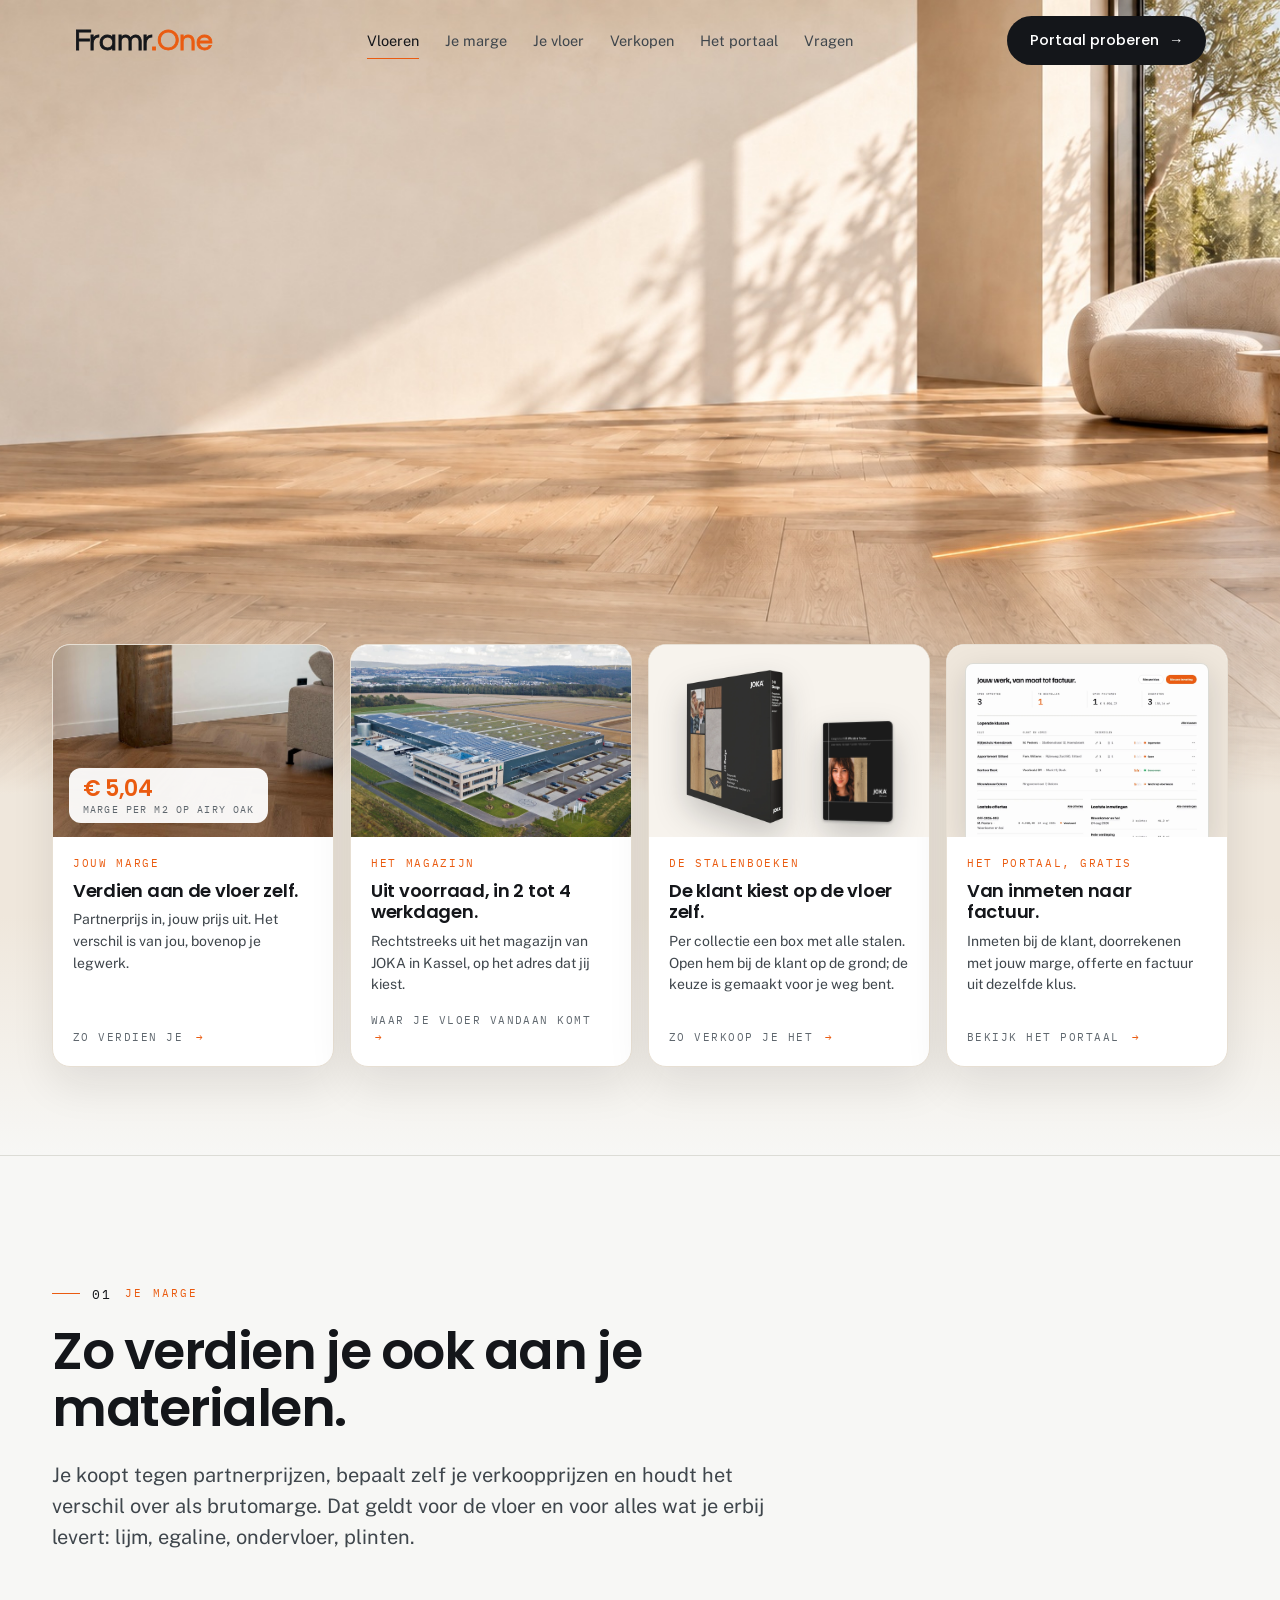
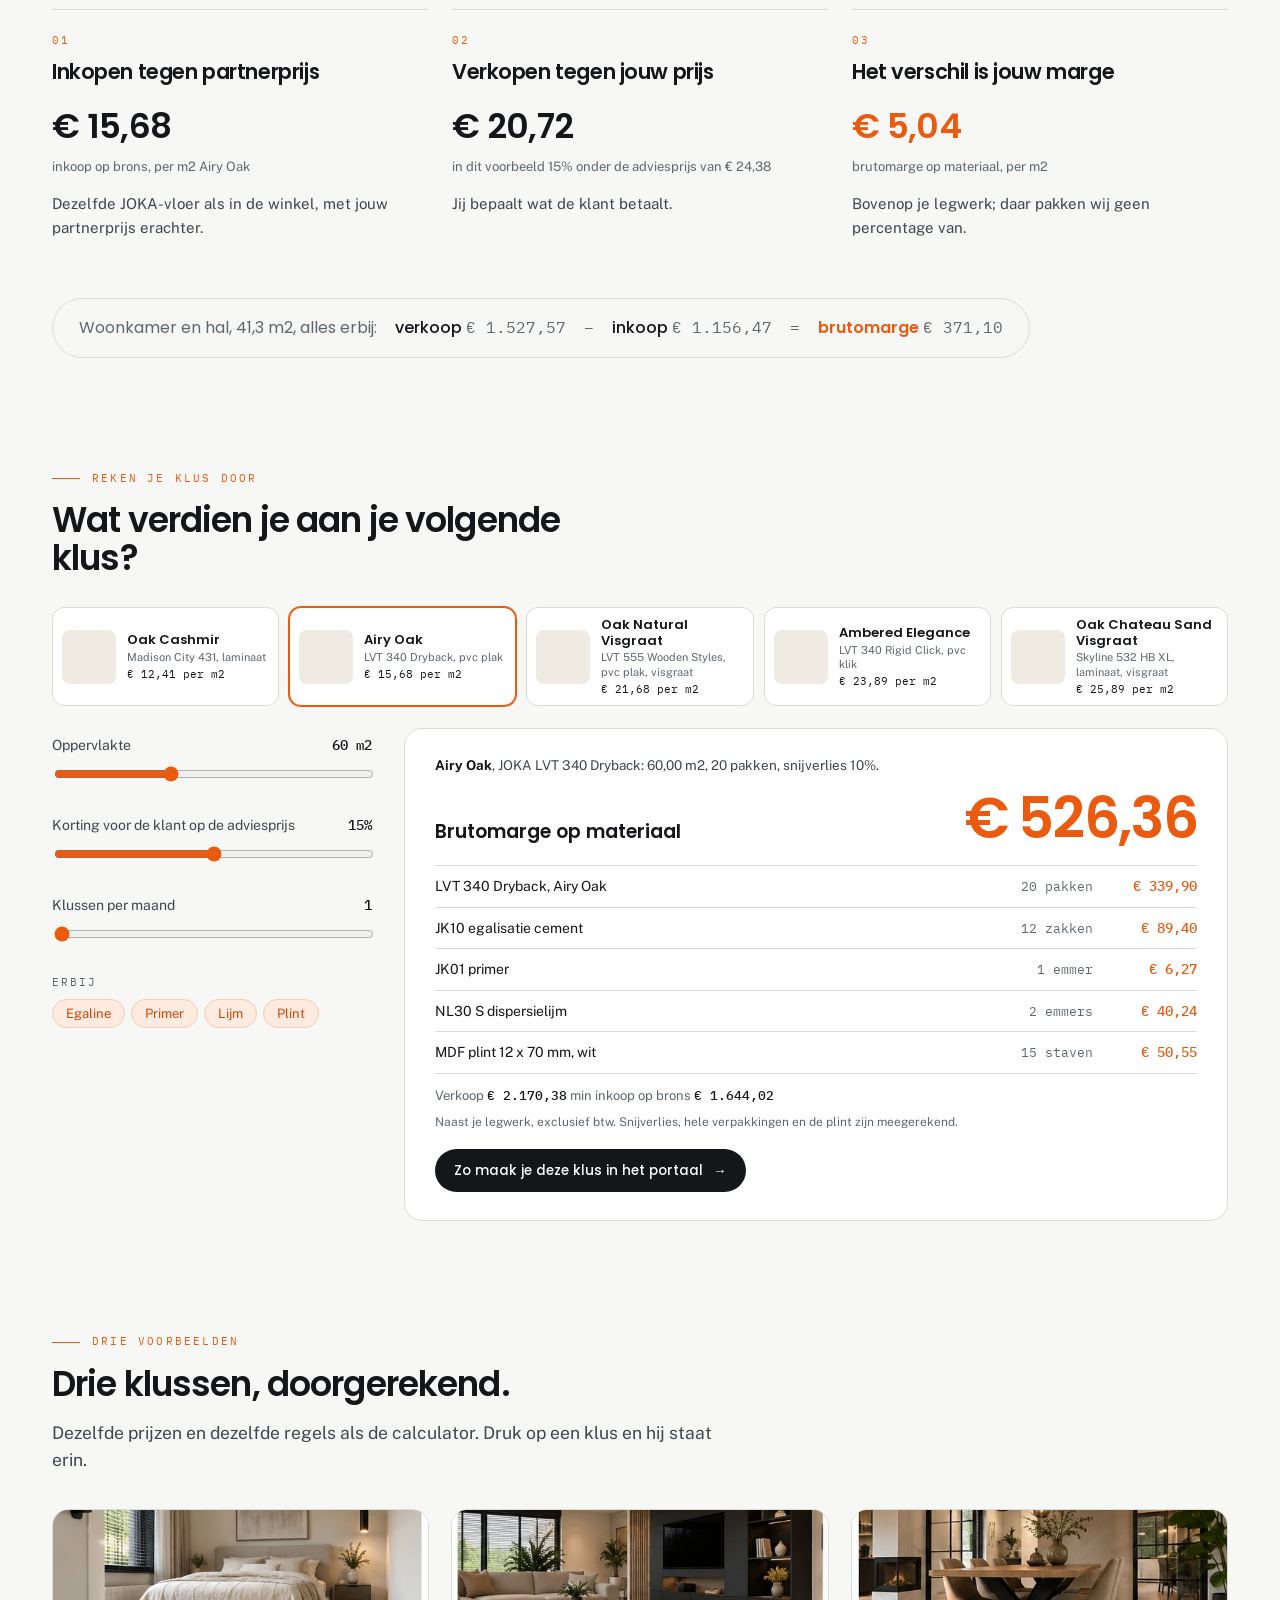
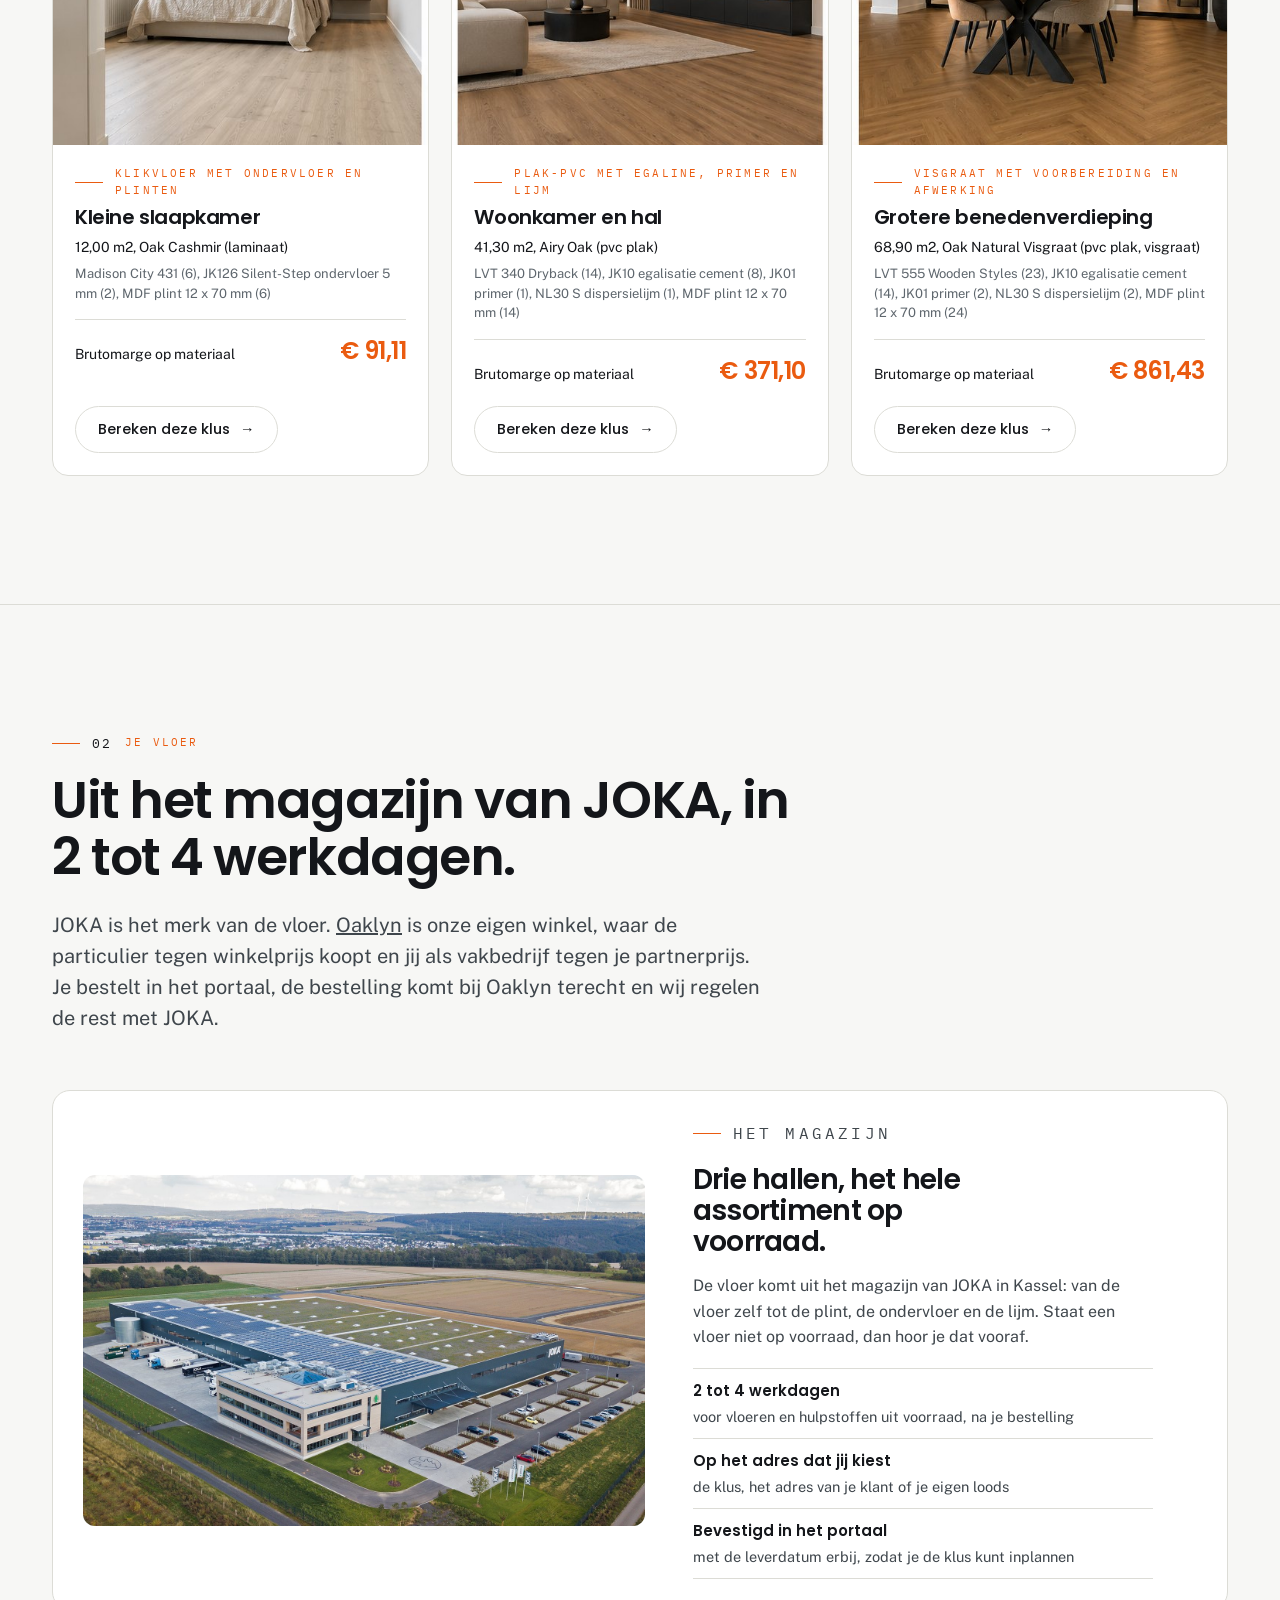
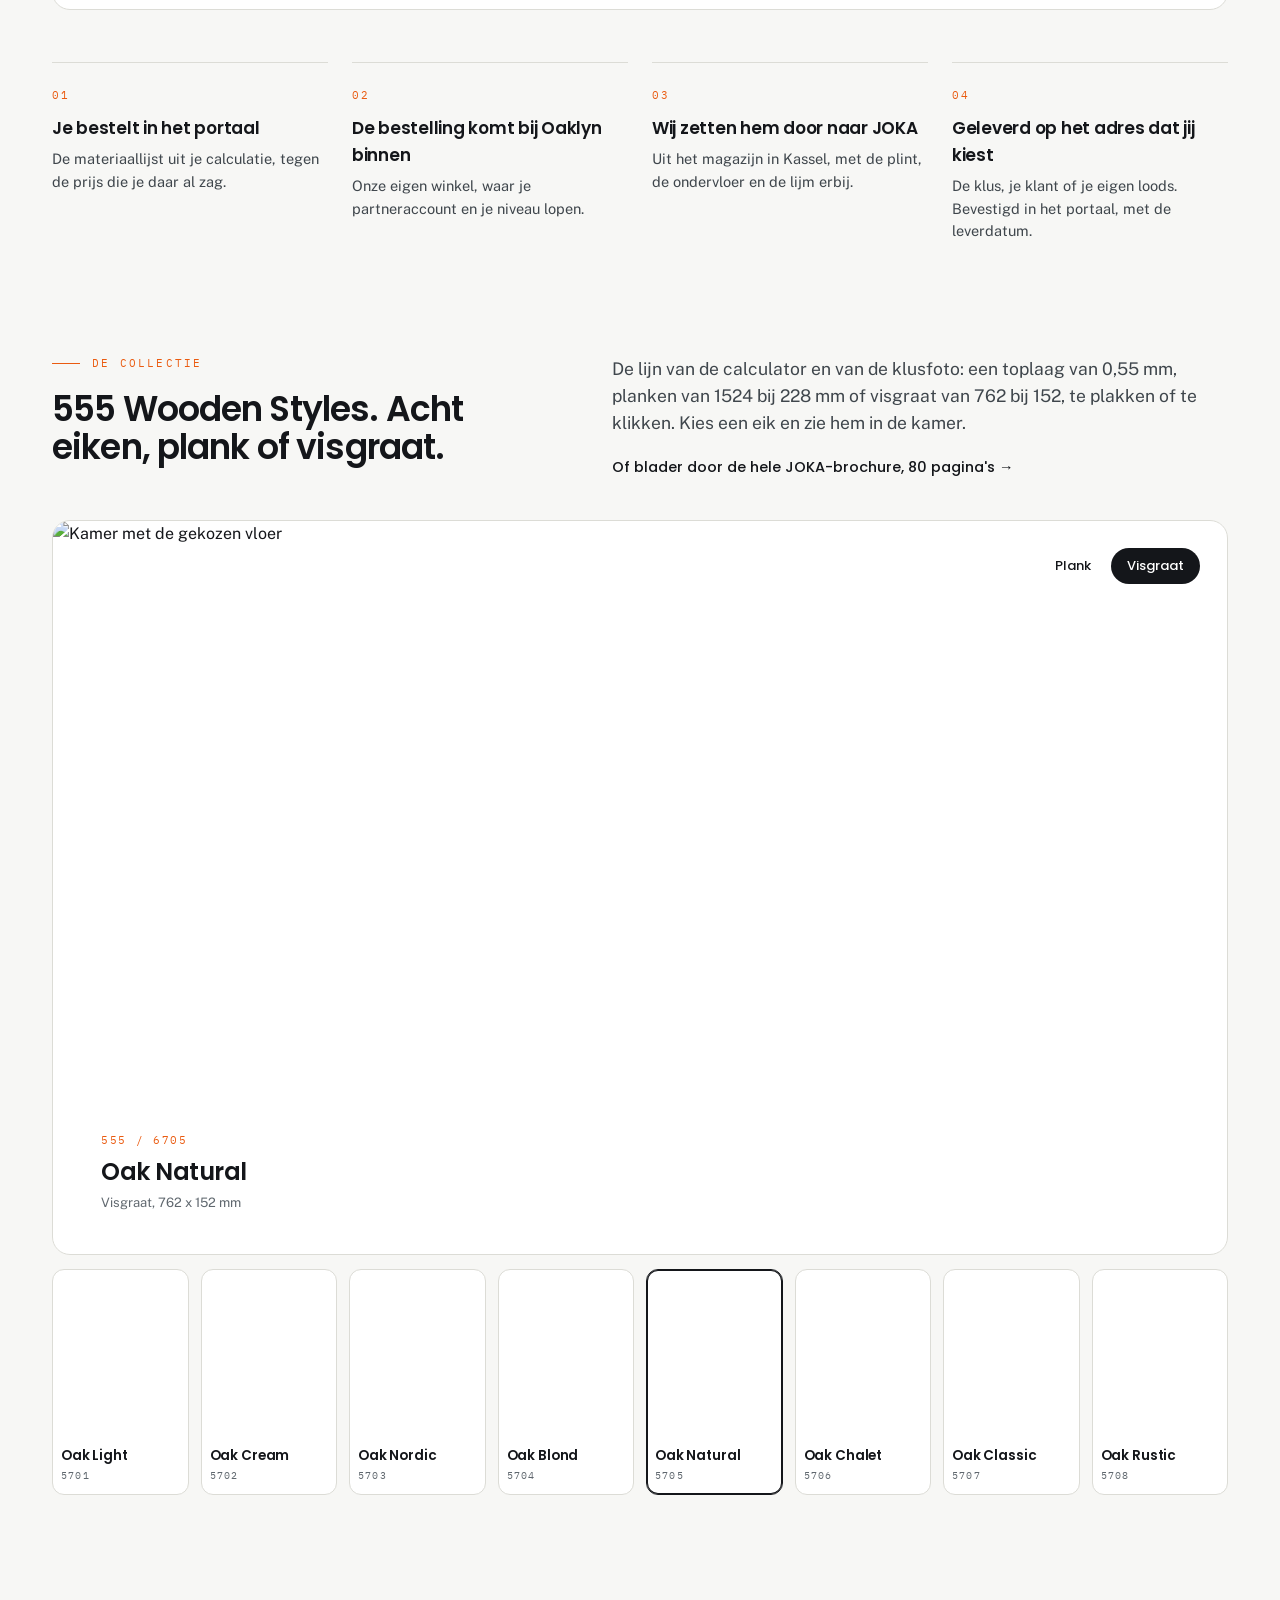
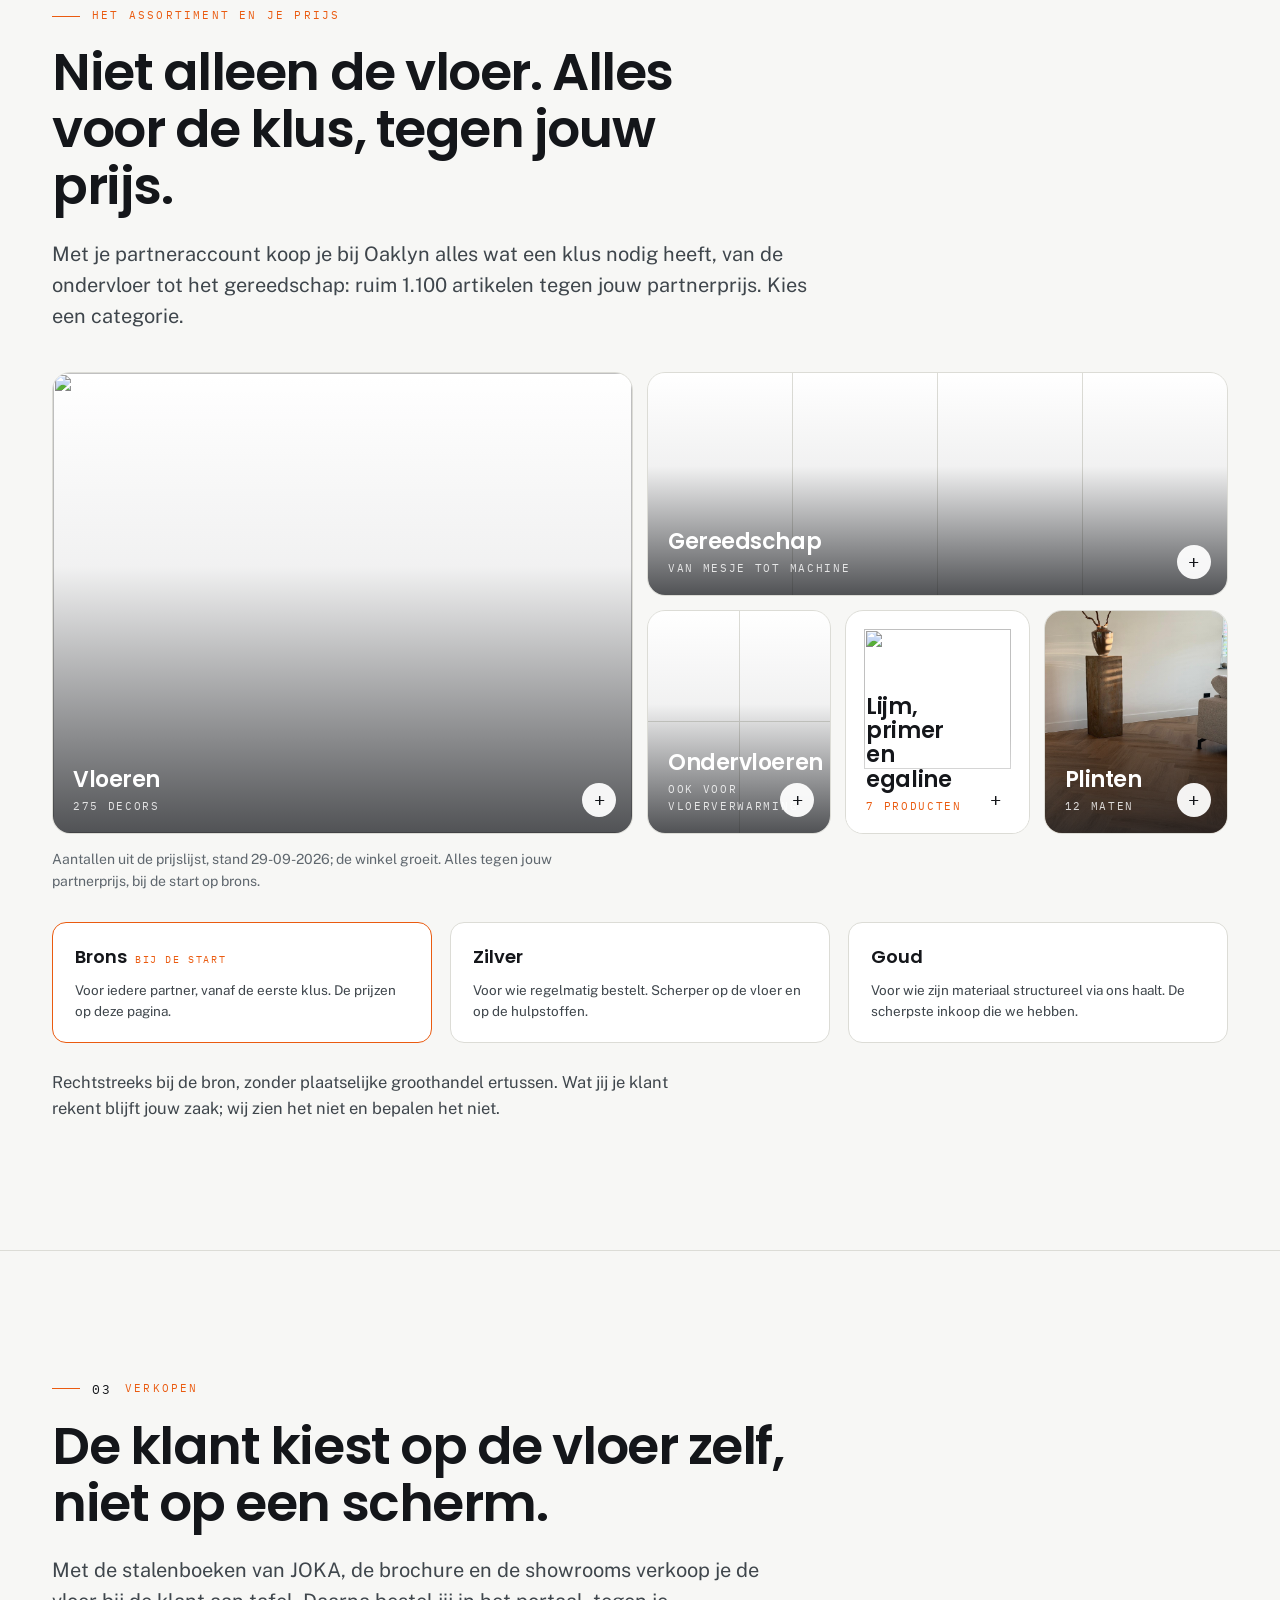
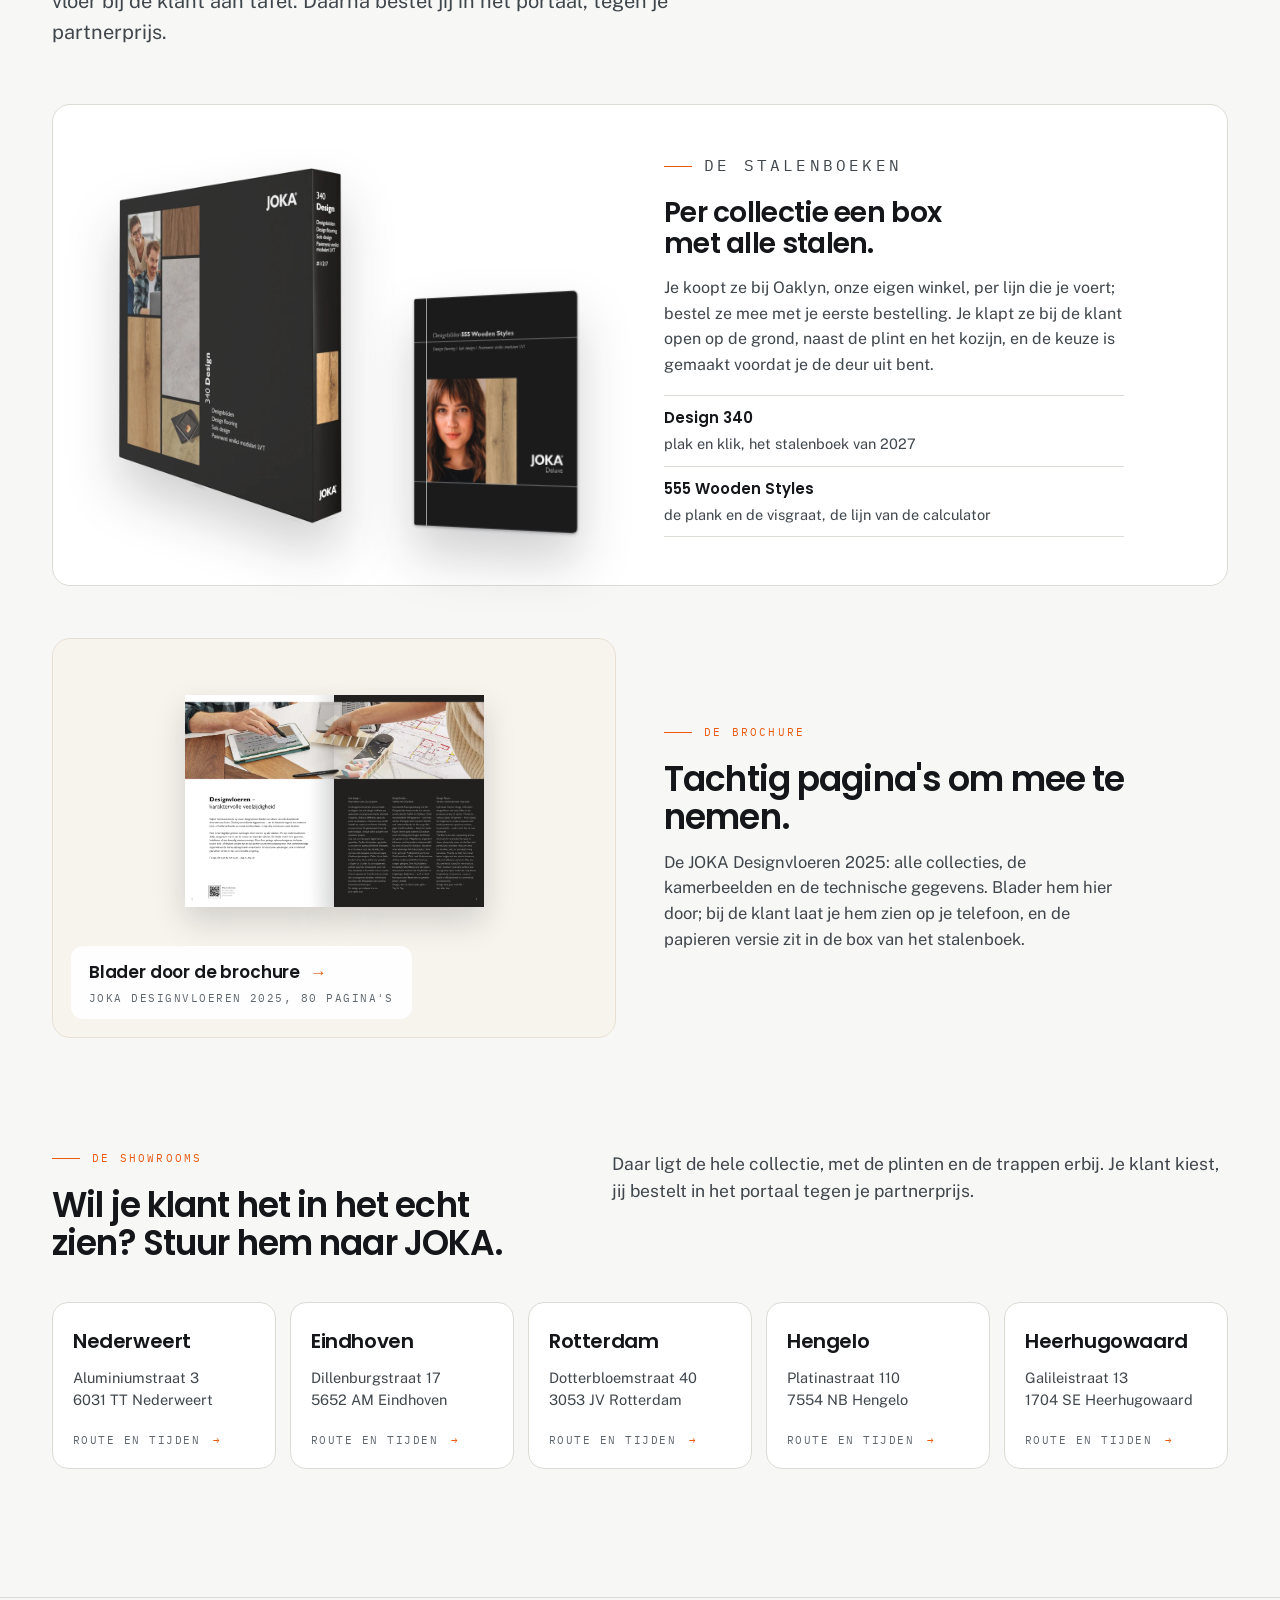
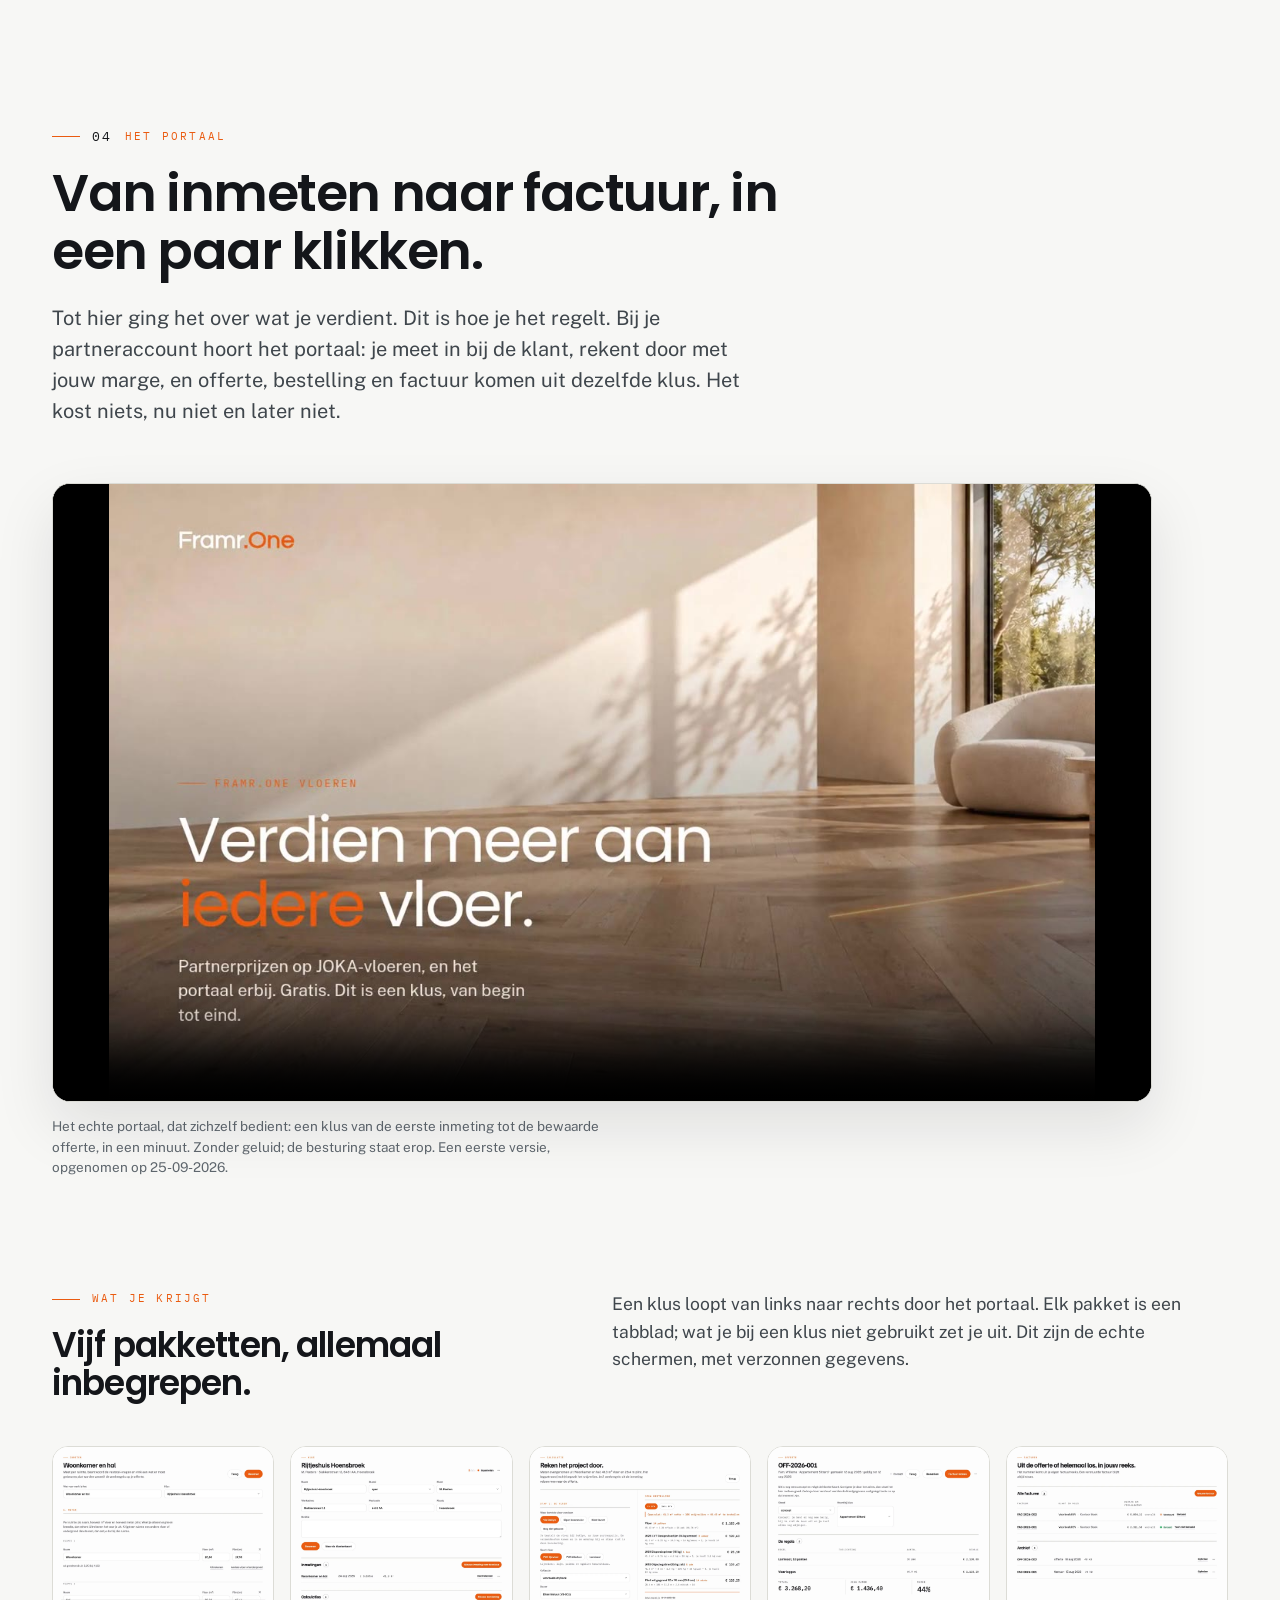
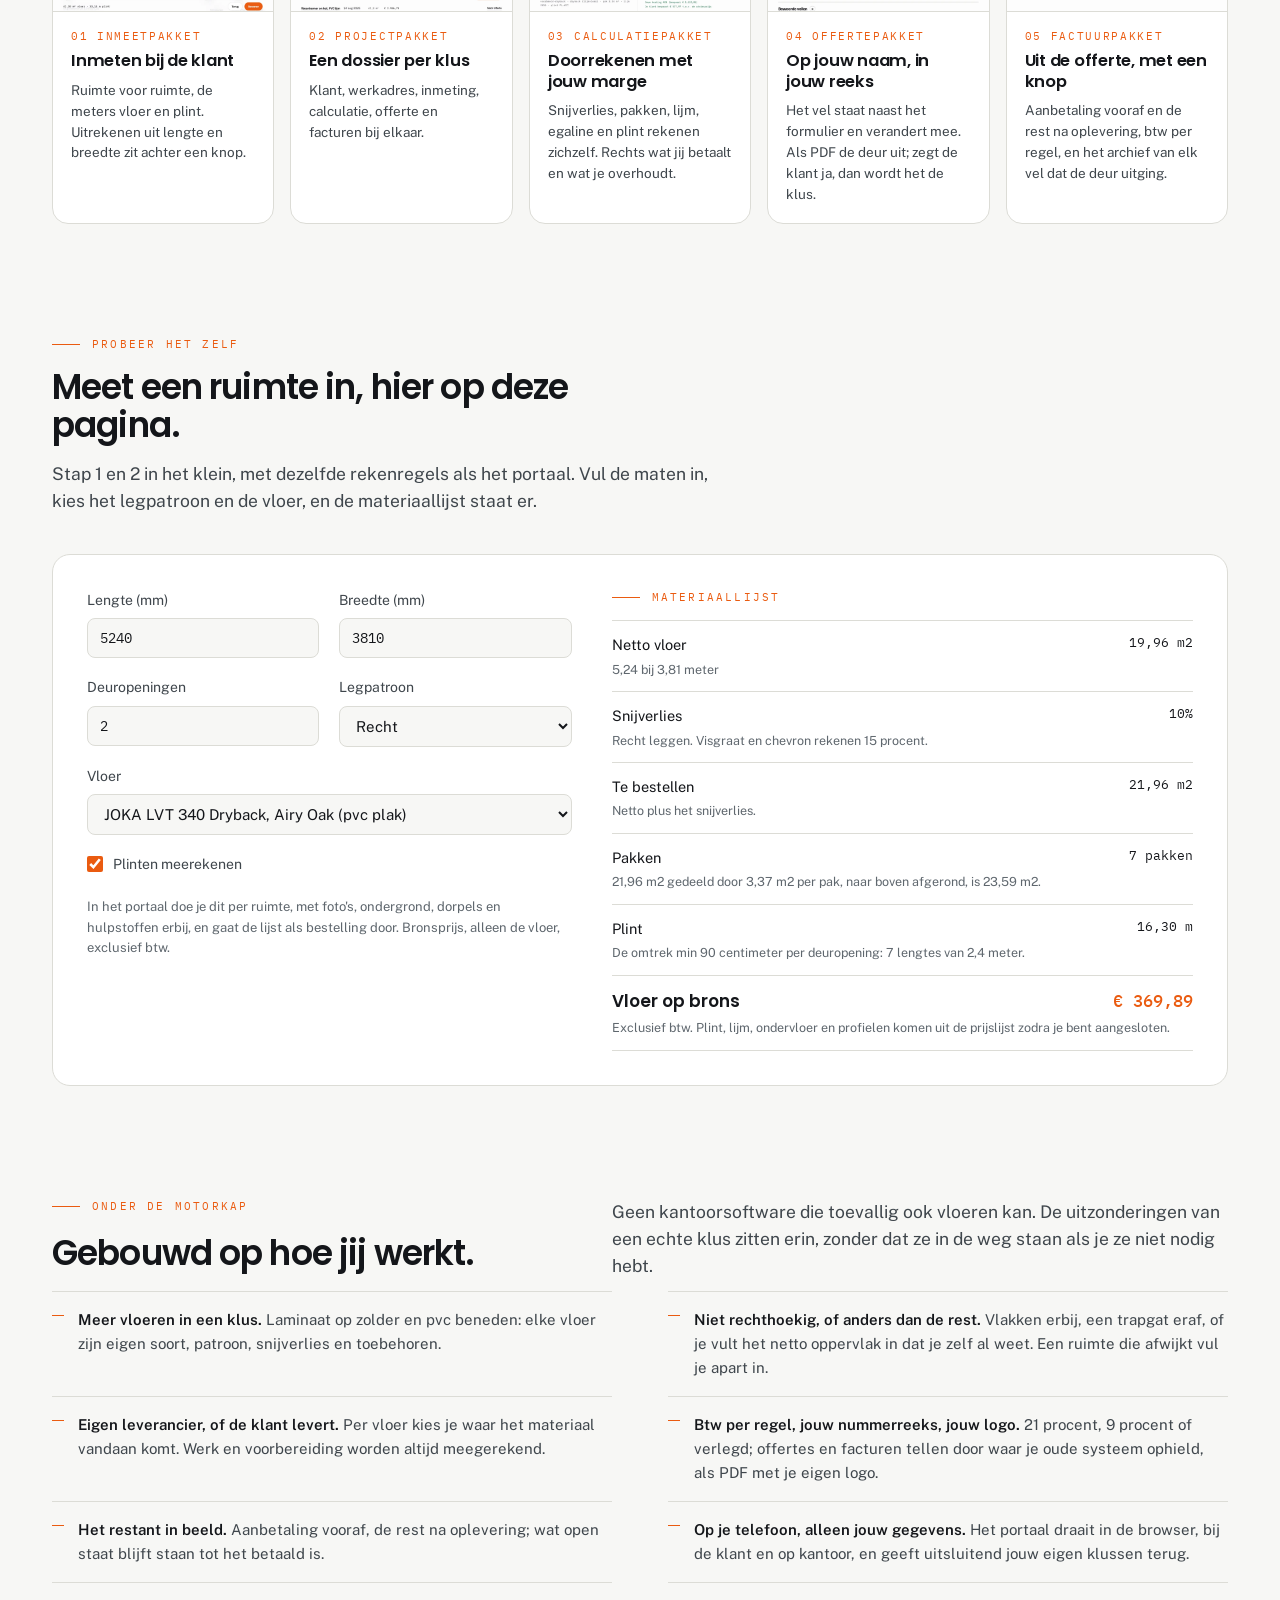
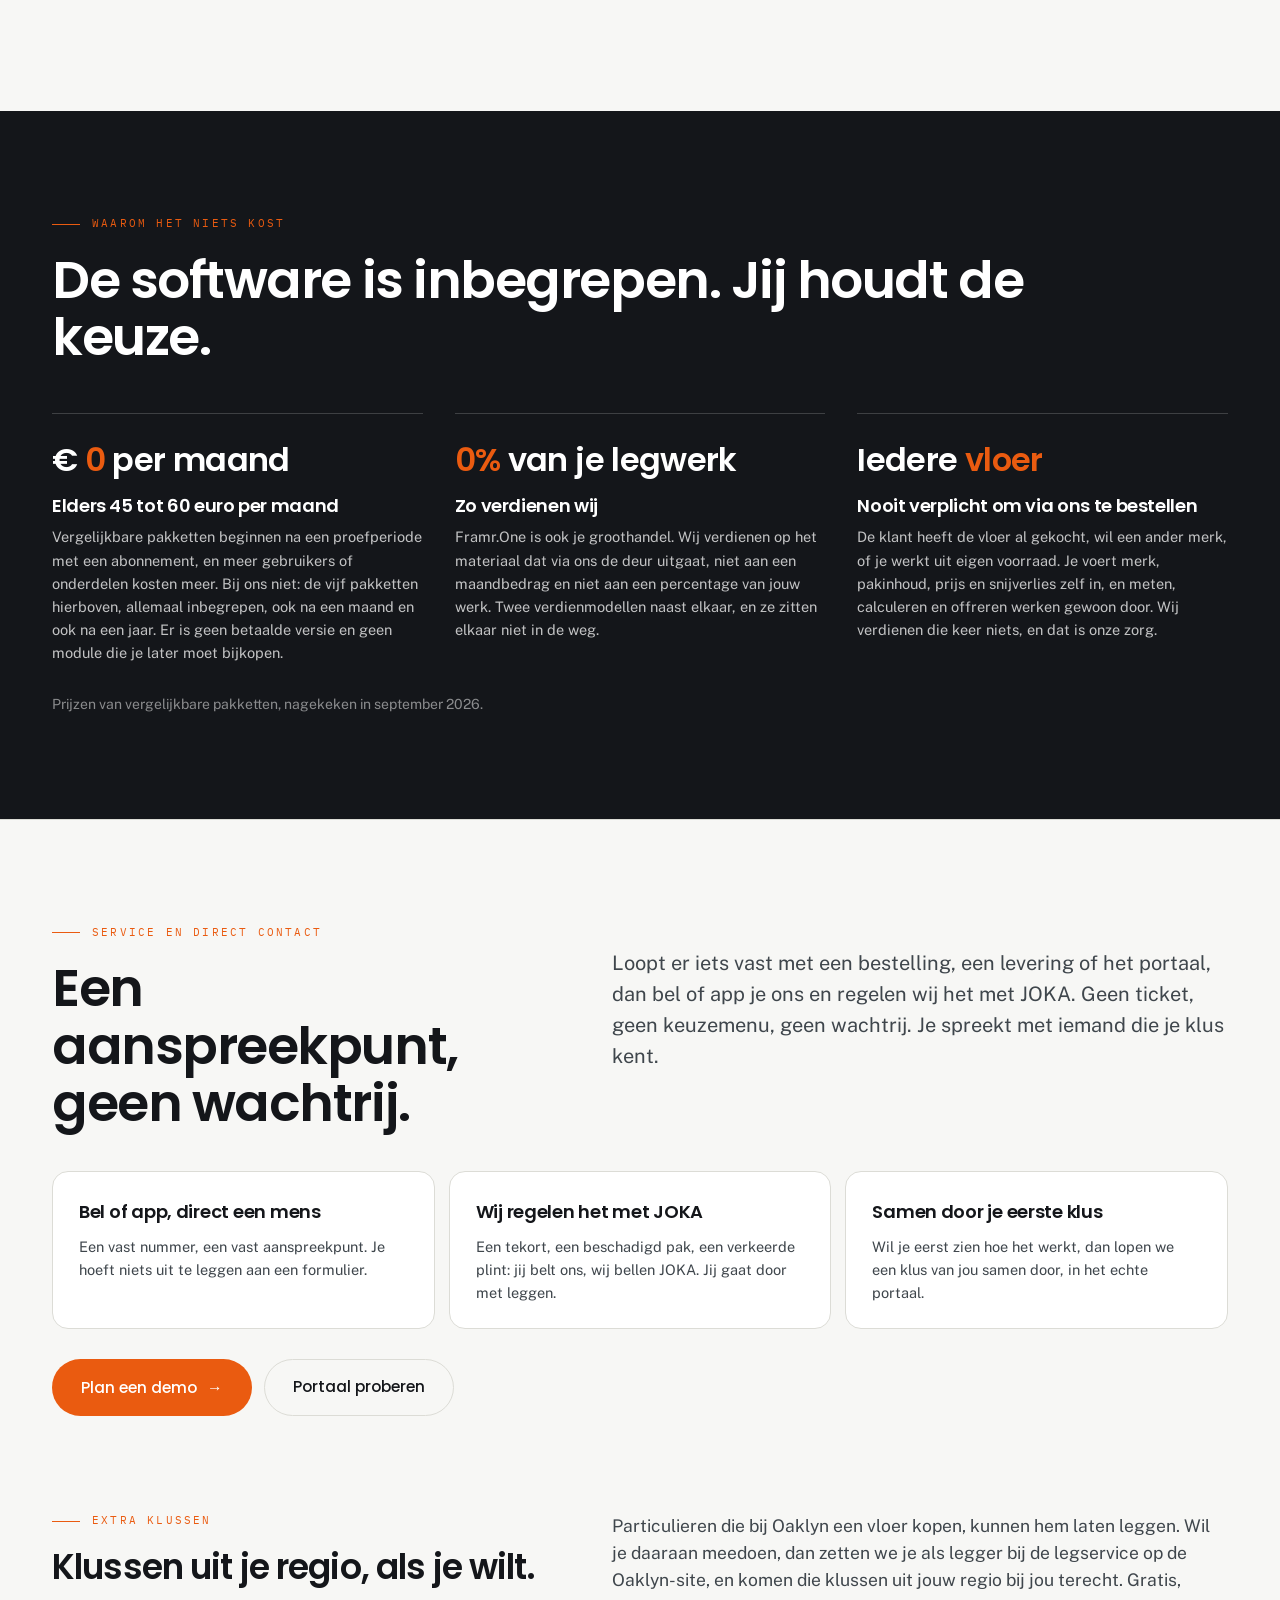
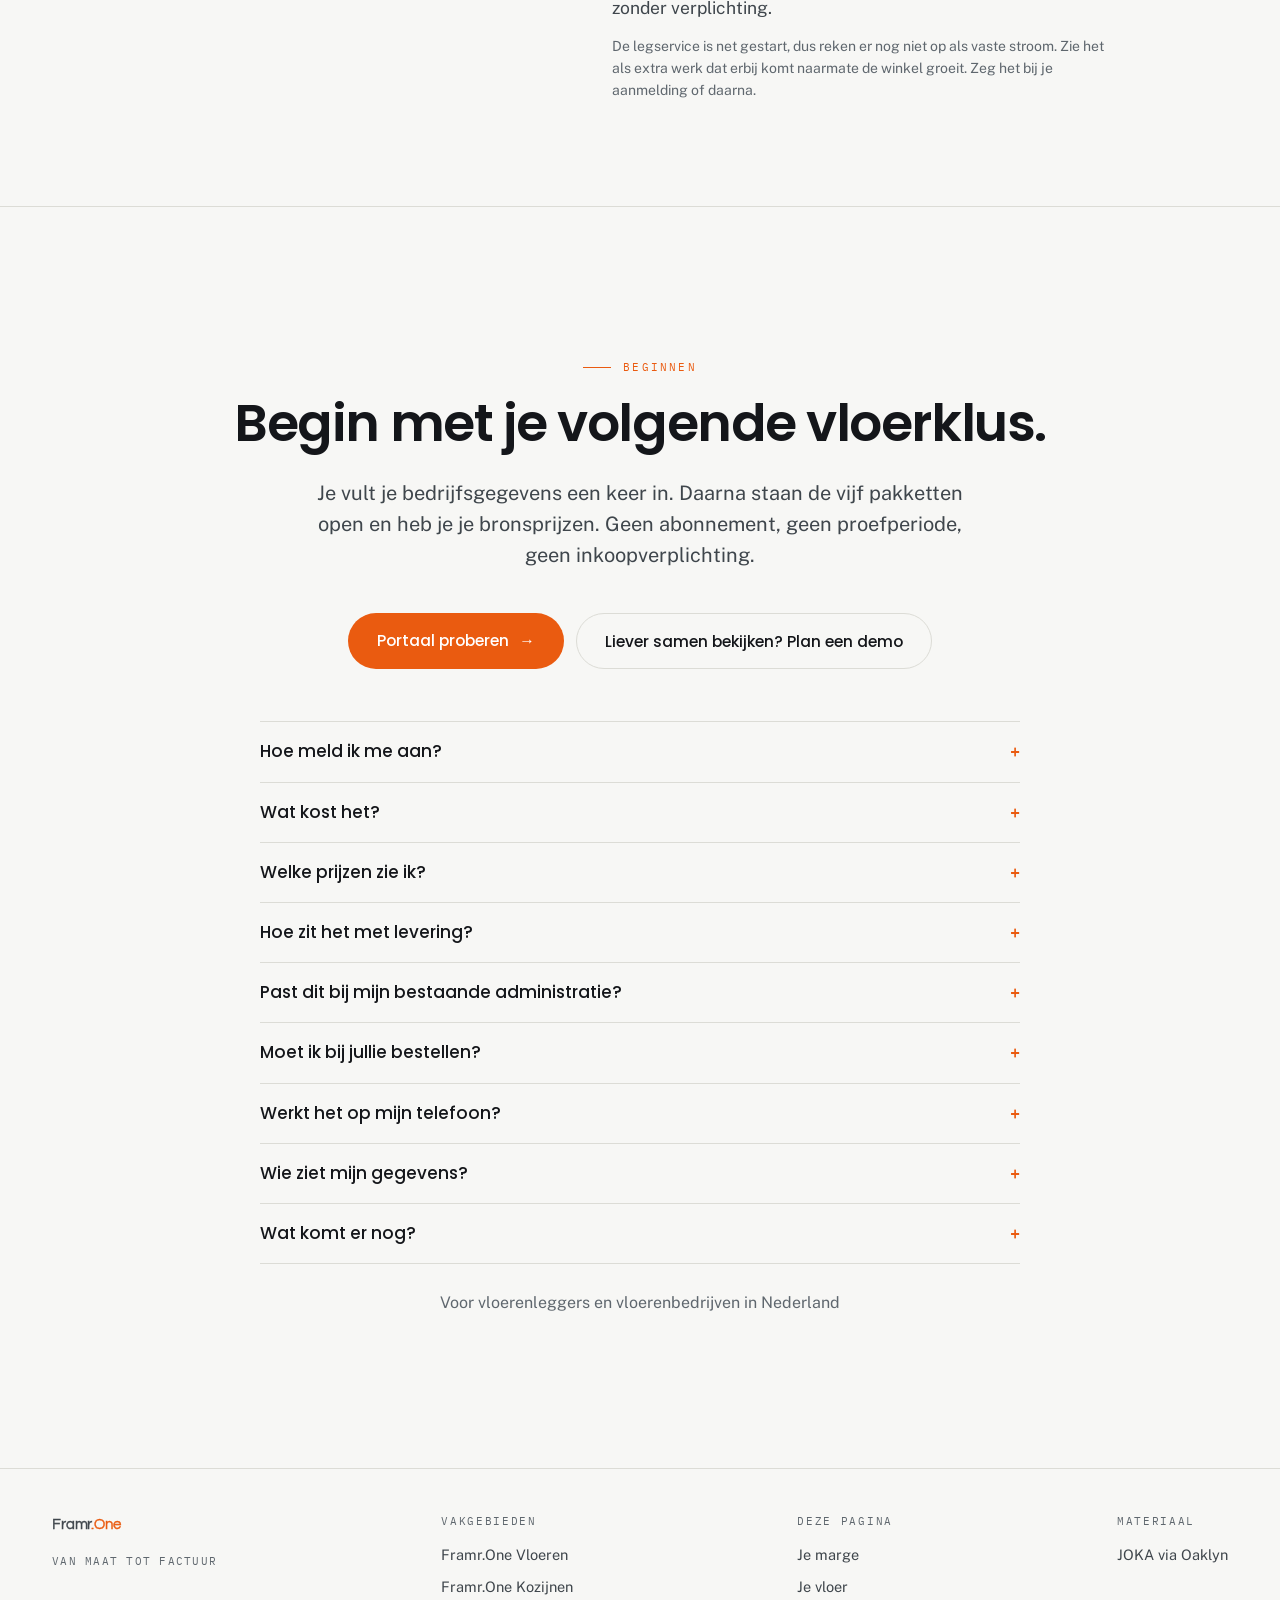
==== commit 6f6ee955: "Momentopname van de site, 2026-10-04" ====
--- a/vloeren/index.html
+++ b/vloeren/index.html
@@ -10,14 +10,30 @@
 <link rel="preconnect" href="https://fonts.gstatic.com" crossorigin>
 <link href="https://fonts.googleapis.com/css2?family=Questrial&family=Poppins:wght@400;500;600&family=Public+Sans:wght@400;500;600&family=IBM+Plex+Mono:wght@400;500&display=swap" rel="stylesheet">
 <link rel="stylesheet" href="../stijl.css">
-<link rel="stylesheet" href="../toonbank.css">
-<!-- Tijdelijk: het proefpaneel voor het tweede deel (15-09-2026). Gaat weg na de keuze van Jelle. -->
-<link rel="stylesheet" href="proef.css?v=2026-09-15c">
+<!-- Sinds 01-10-2026 is dit de vloerenpagina zelf: de opbouw van 25-09-2026 (eerst de mock-up
+     voorstel.html naast de pagina) is na de beoordelingen van Jelle (25-09 en 29-09) de pagina
+     geworden; de vorige pagina staat ernaast als versie-3.html en gaat niet mee online. De opbouw:
+     de kop; een overzicht van het hele aanbod in vier vlakken (jouw marge, het magazijn, de
+     stalenboeken, het portaal); hoofdstuk 01 Je marge (verdienmodel, calculator, drie
+     voorbeeldklussen); hoofdstuk 02 Je vloer (het magazijn en de levering, de route, de collectie,
+     het assortiment als galerij van categorietegels met productfoto's uit de winkel en de niveaus);
+     hoofdstuk 03 Verkopen (de stalenboeken, de brochure, de showrooms); hoofdstuk 04 Het portaal (de
+     film, de vijf pakketten met een scherm, probeer het zelf, gebouwd op hoe jij werkt); waarom het
+     niets kost; het slot (service en extra klussen, beginnen met de vragen). De iPad (de toonbank)
+     staat er niet in: de film vertelt hetzelfde. De stijl en het script van de vorige pagina zijn
+     een op een meegenomen; de regels van de nieuwe opbouw beginnen met vs-. -->
 <style>
   /* De vloerenlandingspagina (framr.one/vloeren). Sinds 14-09-2026 is dit versie 3: rond
      marge in plaats van rond software, met drie bewegende momenten (de toonbank, de
      projectflow en de calculator die reageert); de rest staat stil. De eerdere versies
-     staan ernaast als versie-1.html (het origineel van 12-09) en versie-2.html.
+     staan ernaast als versie-1.html (het origineel van 12-09), versie-2.html en versie-3.html (de
+     pagina in twee delen, tot 01-10-2026).
+
+     Sinds 25-09-2026 staat de pagina in twee delen (wens Jelle): eerst het geld (de marge, de
+     calculator, de voorbeelden, de collectie, de stalenboeken, het magazijn en de levering, de
+     showrooms), dan het systeem (het portaal dat je er gratis bij krijgt, met de plek voor de film,
+     de klus in vier stappen, de toonbank, de schermen, de inmeetdemo, gebouwd, ter vergelijking en
+     waarom de software niets kost), en dan het slot (service, extra leads, beginnen).
 
      Eigen klassen beginnen met v3-, naar de versie waaruit de pagina komt. De gedeelde
      stijl.css levert vak, raster, opschrift, duo, punten en de knoppen. */
@@ -313,7 +329,7 @@
   @keyframes v3-schermwissel { from { opacity: 0; translate: 0 14px; } }
   @media (prefers-reduced-motion: no-preference) {
     @supports (animation-timeline: view()) {
-      section .kopblok, section .duo, #marge .v3-calc, .v3-portaal, .v3-meet, .v3-etalage, .v3-levering, .v3-vergelijk, #service .binnen > *, #leads .binnen > *, #aanmelden .knoppen, .v3-vragen, .kc-kaarten > *, .v3-vier > *, .v3-punten-twee > li, .v3-producten > *, .v3-niveaus > *, .v3-showrooms > *, .v3-inbegrepen > div {
+      section .kopblok, section .duo, #marge .v3-calc, .v3-portaal, .v3-film, .v3-meet, .v3-etalage, .v3-levering, .v3-vergelijk, #service .binnen > *, #leads .binnen > *, #aanmelden .knoppen, .v3-vragen, .kc-kaarten > *, .v3-vier > *, .v3-punten-twee > li, .v3-producten > *, .v3-niveaus > *, .v3-showrooms > *, .v3-inbegrepen > div {
         animation: v3-opkomen-zacht linear both; animation-timeline: view(); animation-range: entry 0% entry 45%; }
       .v3-portaal, .v3-meet, .v3-etalage, #marge .v3-calc { animation-range: entry 0% entry 22%; }
       .kc-kaarten > :nth-child(2), .v3-vier > :nth-child(2), .v3-producten > :nth-child(2), .v3-niveaus > :nth-child(2),
@@ -577,6 +593,38 @@
   .v3-regels.klein div span:last-child { font-size: 12px; }
   .v3-calc-actie { margin-top: 4px; }
 
+  /* De film aan het begin van deel twee (Jelle, 25-09-2026): een breed vlak in 16 bij 9 met een
+     stilstaand beeld, de intro-regel erop en een afspeelknop. Zonder film (data-bron leeg) staat de
+     knop stil en zegt het onderschrift dat de film in de maak is. */
+  .v3-film { margin: 0; max-width: 1100px; }
+  .v3-film-vlak { position: relative; aspect-ratio: 16 / 9; border-radius: 18px; overflow: hidden; background: var(--inkt);
+                  border: 1px solid var(--lijn); box-shadow: 0 24px 60px rgba(20, 22, 26, .10); }
+  .v3-film-poster { position: absolute; inset: 0; width: 100%; height: 100%; object-fit: cover; object-position: center 40%; }
+  .v3-film-vlak::after { content: ""; position: absolute; inset: 0; pointer-events: none;
+                         background: linear-gradient(to top, rgba(20, 22, 26, .74), rgba(20, 22, 26, .10) 55%, rgba(20, 22, 26, 0)); }
+  .v3-film-woord { position: absolute; left: 34px; bottom: 30px; z-index: 2; color: #fff; max-width: 32ch; }
+  .v3-film-tag { display: block; font-family: var(--mono); font-size: 10.5px; letter-spacing: .18em; text-transform: uppercase;
+                 color: rgba(255, 255, 255, .74); margin-bottom: 10px; }
+  .v3-film-woord b { display: block; font-family: var(--kop); font-weight: 600; font-size: clamp(24px, 3vw, 40px);
+                     letter-spacing: -.025em; line-height: 1.1; }
+  .v3-film-woord > span:last-child { display: block; margin-top: 8px; font-size: 15px; color: rgba(255, 255, 255, .82); }
+  .v3-film-knop { position: absolute; left: 50%; top: 50%; z-index: 3; width: 88px; height: 88px; margin: -44px 0 0 -44px;
+                  border-radius: 50%; border: 0; background: var(--oranje); color: #fff; cursor: pointer;
+                  box-shadow: 0 18px 40px rgba(20, 22, 26, .3); transition: transform .2s ease, background .2s ease; }
+  .v3-film-knop:hover { transform: scale(1.06); background: var(--oranje-donker); }
+  .v3-film-driehoek { display: block; width: 0; height: 0; margin: 0 auto; border-style: solid; border-width: 14px 0 14px 24px;
+                      border-color: transparent transparent transparent #fff; transform: translateX(3px); }
+  .v3-film.v3-film-wacht .v3-film-knop { background: rgba(255, 255, 255, .2); backdrop-filter: blur(6px); cursor: default; }
+  .v3-film.v3-film-wacht .v3-film-knop:hover { transform: none; }
+  .v3-film video, .v3-film iframe { position: absolute; inset: 0; width: 100%; height: 100%; border: 0; display: block; background: #000; z-index: 4; }
+  .v3-film figcaption { margin-top: 14px; font-size: 13.5px; color: var(--label); line-height: 1.55; max-width: 70ch; }
+  .v3-film figcaption a { color: var(--inkt); text-decoration: none; border-bottom: 1px solid var(--oranje); }
+  @media (max-width: 760px) {
+    .v3-film-woord { left: 18px; bottom: 16px; }
+    .v3-film-knop { width: 64px; height: 64px; margin: -32px 0 0 -32px; }
+    .v3-film-driehoek { border-width: 10px 0 10px 18px; }
+  }
+
   /* Minder lucht tussen de blokken (beoordeling 14-09-2026), ankers onder de balk vandaan, zacht scrollen. */
   html { scroll-behavior: smooth; }
   section { padding: 104px 0; scroll-margin-top: 84px; }
@@ -738,6 +786,185 @@
     .v3-vergelijk > div, .v3-vergelijk > div + div { padding: 24px 0; border-left: 0; }
     .v3-vergelijk > div + div { border-top: 1px solid var(--lijn); }
   }
+
+  /* DE OPBOUW VAN 25-09-2026, sinds 01-10-2026 de pagina zelf: een overzicht onder de kop en vier
+     hoofdstukken (je marge, je vloer, verkopen, het portaal) plus het slot. Eigen klassen beginnen
+     met vs-; alles hierboven is de stijl van de vorige pagina (versie-3.html), een op een
+     overgenomen zodat de onderdelen hetzelfde werken. */
+  section.vs-hoofdstuk { padding: 128px 0; }
+  .vs-kop { max-width: 980px; margin-bottom: 56px; }
+  .vs-kop .opschrift .vs-nr { font-size: 12.5px; letter-spacing: .12em; color: var(--inkt); margin-right: 2px; }
+  .vs-deel { margin-top: 112px; }
+  .vs-deel > .opschrift { margin-bottom: 14px; }
+  .vs-h3 { font-size: clamp(24px, 2.7vw, 36px); letter-spacing: -.025em; max-width: 26ch; margin: 0; }
+  .vs-deel > .leidend, .vs-deel .duo .leidend { font-size: 17.5px; margin-top: 16px; max-width: 60ch; }
+  .vs-deel .duo .leidend { margin-top: 0; }
+  .vs-hoofdstuk #marge { padding: 0; scroll-margin-top: 96px; }
+
+  /* Het overzicht onder de kop: vier vlakken op de warme grond, over de onderrand van de foto heen.
+     Elk vlak is een van de vier hoofdstukken en springt ernaartoe. */
+  .vs-overzicht { position: relative; padding: 0 0 88px; background: linear-gradient(to bottom, var(--v3-warm) 0%, var(--v3-warm) 34%, var(--grond) 100%); }
+  /* flow-root: anders schuift de negatieve marge van de vlakken door naar de sectie en snijdt de warme
+     grond de onderkant van de foto af. Nu begint de grond waar de foto ophoudt en hangen alleen de
+     vlakken over de foto heen. */
+  .vs-overzicht .binnen { display: flow-root; }
+  .vs-tegels { display: grid; grid-template-columns: repeat(4, 1fr); gap: 16px; position: relative; z-index: 2; margin-top: -150px; }
+  .vs-tegel { display: flex; flex-direction: column; background: var(--vlak); border: 1px solid var(--v3-warm-lijn); border-radius: 18px; overflow: hidden;
+              text-decoration: none; color: inherit; box-shadow: 0 18px 44px rgba(20, 22, 26, .09); transition: translate .3s ease, box-shadow .3s ease; }
+  .vs-tegel:hover, .vs-tegel:focus-visible { translate: 0 -5px; box-shadow: 0 26px 52px rgba(20, 22, 26, .15); outline: none; }
+  .vs-tegel-beeld { position: relative; aspect-ratio: 16 / 11; background: var(--v3-warm-vlak); overflow: hidden; display: block; }
+  .vs-tegel-beeld > img { position: absolute; inset: 0; width: 100%; height: 100%; object-fit: cover; }
+  .vs-tegel-beeld.vs-scherm { padding: 18px 18px 0; background: var(--v3-warm); }
+  .vs-tegel-beeld.vs-scherm > img { position: static; display: block; width: 100%; height: 100%; object-fit: cover; object-position: top left;
+                                    border-radius: 8px 8px 0 0; border: 1px solid var(--lijn); border-bottom: 0; box-shadow: 0 10px 30px rgba(20, 22, 26, .14); }
+  .vs-tegel-beeld.vs-boeken { background: var(--v3-warm-vlak); }
+  .vs-mini-340 { position: absolute; left: 13%; bottom: 7%; width: 35%; z-index: 2; display: block; filter: drop-shadow(0 14px 16px rgba(20, 22, 26, .22)); }
+  .vs-mini-555 { position: absolute; right: 11%; bottom: 9%; width: 27%; display: block; perspective: 800px; filter: drop-shadow(0 14px 16px rgba(20, 22, 26, .22)); }
+  .vs-mini-340 img, .vs-mini-555 img { display: block; width: 100%; height: auto; }
+  .vs-getal { position: absolute; left: 16px; bottom: 14px; z-index: 2; padding: 10px 14px 9px; background: rgba(255, 255, 255, .94); border-radius: 12px;
+              font-family: var(--kop); font-weight: 600; font-size: 22px; letter-spacing: -.02em; color: var(--oranje); line-height: 1; }
+  .vs-getal small { display: block; margin-top: 5px; font-family: var(--mono); font-weight: 400; font-size: 9.5px; letter-spacing: .12em; text-transform: uppercase; color: var(--label); }
+  .vs-tegel-woord { padding: 18px 20px 20px; display: flex; flex-direction: column; flex: 1; }
+  .vs-kicker { font-family: var(--mono); font-size: 10.5px; letter-spacing: .16em; text-transform: uppercase; color: var(--oranje); }
+  .vs-tegel-woord b { display: block; font-family: var(--kop); font-weight: 600; font-size: 18px; letter-spacing: -.015em; color: var(--inkt); margin: 8px 0 8px; line-height: 1.2; }
+  .vs-tegel-woord p { margin: 0; font-size: 14px; line-height: 1.55; color: var(--tekst); }
+  .vs-verder { margin-top: auto; padding-top: 16px; font-family: var(--mono); font-size: 10.5px; letter-spacing: .14em; text-transform: uppercase; color: var(--label); }
+  .vs-verder .pijl { color: var(--oranje); display: inline-block; margin-left: 4px; transition: transform .25s ease; }
+  .vs-tegel:hover .vs-verder .pijl { transform: translateX(4px); }
+
+  /* De route van bestelling naar levering: vier stappen op een rij. */
+  .vs-route { display: grid; grid-template-columns: repeat(4, 1fr); gap: 24px; margin-top: 8px; }
+  .vs-route > div { border-top: 1px solid var(--lijn); padding-top: 18px; }
+  .vs-route .nr { font-family: var(--mono); font-size: 11px; letter-spacing: .18em; color: var(--oranje); }
+  .vs-route b { display: block; font-family: var(--kop); font-weight: 600; font-size: 17px; letter-spacing: -.015em; margin: 8px 0 6px; color: var(--inkt); }
+  .vs-route p { margin: 0; font-size: 14.5px; line-height: 1.55; color: var(--tekst); }
+
+  /* De brochure naast de stalenboeken: het boek dat vanzelf omslaat, de uitleg ernaast. */
+  .vs-brochure-rij { display: grid; grid-template-columns: minmax(0, 1fr) minmax(0, 1fr); gap: 48px; align-items: center; margin-top: 52px; }
+  .vs-brochure-rij .beeldslot { min-height: 400px; border-radius: 18px; transition: translate .3s ease, box-shadow .3s ease; }
+  .vs-brochure-rij .beeldslot:hover, .vs-brochure-rij .beeldslot:focus-visible { translate: 0 -5px; box-shadow: 0 24px 46px rgba(20, 22, 26, .14); }
+  .vs-brochure-woord .leidend { font-size: 16.5px; margin-top: 14px; max-width: 46ch; }
+  .vs-brochure-woord .vs-h3 { margin-top: 6px; }
+
+  /* De vijf pakketten met een scherm: vijf op een rij, het scherm ingezoomd op de linkerbovenhoek zodat het
+     leest, de uitleg eronder. */
+  .vs-pakketten { display: grid; grid-template-columns: repeat(5, 1fr); gap: 16px; margin-top: 44px; }
+  .vs-pakket { display: flex; flex-direction: column; background: var(--vlak); border: 1px solid var(--lijn); border-radius: 16px; overflow: hidden; }
+  .vs-pakket-scherm { display: block; position: relative; aspect-ratio: 4 / 3; overflow: hidden; background: var(--grond); border-bottom: 1px solid var(--lijn); }
+  .vs-pakket-scherm img { position: absolute; left: 0; top: 0; width: 170%; height: auto; }
+  .vs-pakket .vs-kicker { padding: 16px 18px 0; }
+  .vs-pakket b { display: block; padding: 6px 18px 0; font-family: var(--kop); font-weight: 600; font-size: 16.5px; letter-spacing: -.015em; color: var(--inkt); line-height: 1.25; }
+  .vs-pakket p { margin: 0; padding: 8px 18px 18px; font-size: 13.5px; line-height: 1.55; color: var(--tekst); }
+  .vs-film .v3-film-vlak { background: #000; }
+  .vs-film .v3-film-vlak::after { display: none; }
+  .vs-video { position: absolute; inset: 0; width: 100%; height: 100%; display: block; background: #000; }
+  @media (max-width: 1200px) { .vs-pakketten { grid-template-columns: repeat(3, 1fr); } }
+  @media (max-width: 760px) { .vs-pakketten { grid-template-columns: 1fr 1fr; } }
+  @media (max-width: 520px) { .vs-pakketten { grid-template-columns: 1fr; } }
+
+  /* Het assortiment: de kop op hoofdstukmaat, en de galerij van vijf categorietegels met eronder het paneel
+     dat een klik opent. Weinig tekst op de tegels; de uitleg zit in het paneel. */
+  .vs-kop-breed { max-width: 1000px; margin-bottom: 40px; }
+  .vs-kop-breed h2 { max-width: 20ch; }
+  .vs-kop-breed .leidend { max-width: 66ch; }
+  .vs-tegelrooster { display: grid; grid-template-columns: repeat(6, 1fr); grid-auto-rows: 224px; gap: 14px; }
+  .vs-gtegel { position: relative; overflow: hidden; border-radius: 18px; border: 1px solid var(--lijn); background: var(--vlak); padding: 0;
+               cursor: pointer; text-align: left; font: inherit; color: #fff; display: block; width: 100%;
+               transition: box-shadow .3s ease, translate .3s ease; }
+  .vs-gtegel:hover { translate: 0 -3px; box-shadow: 0 22px 44px rgba(20, 22, 26, .14); }
+  .vs-gtegel:focus-visible { outline: 2px solid var(--oranje); outline-offset: 2px; }
+  .vs-gtegel-vloeren { grid-column: span 3; grid-row: span 2; }
+  .vs-gtegel-gereedschap { grid-column: span 3; }
+  .vs-gtegel > img { position: absolute; inset: 0; width: 100%; height: 100%; object-fit: cover; transition: transform .9s ease; }
+  .vs-gtegel:hover > img { transform: scale(1.05); }
+  .vs-gtegel::after { content: ""; position: absolute; inset: 0; pointer-events: none;
+                      background: linear-gradient(to top, rgba(20, 22, 26, .74), rgba(20, 22, 26, .06) 58%, rgba(20, 22, 26, 0)); }
+  .vs-gtegel-woord { position: absolute; left: 20px; right: 64px; bottom: 18px; z-index: 2; }
+  .vs-gtegel-woord b { display: block; font-family: var(--kop); font-weight: 600; font-size: 22px; letter-spacing: -.02em; line-height: 1.1; }
+  .vs-gtegel-woord i { display: block; font-style: normal; font-family: var(--mono); font-size: 10.5px; letter-spacing: .16em; text-transform: uppercase;
+                       color: rgba(255, 255, 255, .82); margin-top: 6px; }
+  .vs-gtegel-plus { position: absolute; right: 16px; bottom: 16px; z-index: 2; width: 34px; height: 34px; border-radius: 50%; background: rgba(255, 255, 255, .94);
+                    color: var(--inkt); font-family: var(--mono); font-size: 19px; line-height: 1; display: flex; align-items: center; justify-content: center;
+                    transition: transform .3s ease, background .3s ease, color .3s ease; }
+  .vs-gtegel[aria-expanded="true"] .vs-gtegel-plus { transform: rotate(45deg); background: var(--oranje); color: #fff; }
+  .vs-gtegel[aria-expanded="true"] { box-shadow: 0 0 0 2px var(--oranje); }
+  /* Een tegel met een productfoto op wit: de tekst in inkt, geen donkere loop. */
+  .vs-gtegel-wit { background: #fff; color: var(--inkt); }
+  .vs-gtegel-wit > img { object-fit: contain; padding: 18px 18px 64px; }
+  .vs-gtegel-wit::after { background: linear-gradient(to top, rgba(255, 255, 255, .96), rgba(255, 255, 255, 0) 45%); }
+  .vs-gtegel-wit .vs-gtegel-woord i { color: var(--oranje); }
+  /* Een tegel zonder foto: de warme grond, het getal groot; de foto uit de winkel volgt. */
+  .vs-gtegel.leeg { background: var(--v3-warm-vlak); border-color: var(--v3-warm-lijn); color: var(--inkt); }
+  .vs-gtegel.leeg::after { display: none; }
+  .vs-gtegel.leeg .vs-gtegel-woord i { color: var(--oranje); }
+  .vs-gtegel-leeg { position: absolute; left: 20px; top: 18px; font-size: 13px; color: var(--tekst); }
+  .vs-gtegel-leeg em { display: block; font-style: normal; font-family: var(--kop); font-weight: 600; font-size: 46px; letter-spacing: -.035em; line-height: 1; color: var(--inkt); }
+  .vs-gtegel-leeg em b { color: var(--oranje); font-weight: 600; }
+  .vs-gtegel-leeg small { display: block; margin-top: 8px; font-family: var(--mono); font-size: 10px; letter-spacing: .14em; text-transform: uppercase; color: var(--label); }
+  /* Met foto's uit de winkel: een mozaiek als omslag van de tegel. */
+  .vs-gtegel-mozaiek { position: absolute; inset: 0; display: grid; grid-template-columns: 1fr 1fr; grid-template-rows: 1fr 1fr; gap: 1px; background: var(--lijn); }
+  .vs-gtegel-mozaiek span { background: #fff center / 74% no-repeat; }
+  .vs-gtegel-gereedschap .vs-gtegel-mozaiek { grid-template-columns: repeat(4, 1fr); grid-template-rows: 1fr; }
+  /* Het paneel onder de tegels. */
+  .vs-gdetail { position: relative; margin-top: 14px; background: var(--vlak); border: 1px solid var(--lijn); border-radius: 18px; padding: 30px 60px 28px 34px;
+                animation: v3-schermwissel .45s ease; }
+  .vs-gdetail[hidden] { display: none; }
+  .vs-gdetail-dicht { position: absolute; right: 14px; top: 12px; background: none; border: 0; font-size: 28px; line-height: 1; color: var(--inkt); cursor: pointer; opacity: .7; }
+  .vs-gdetail-dicht:hover { opacity: 1; }
+  .vs-gdetail-paneel { display: none; }
+  .vs-gdetail-paneel.vs-voor { display: grid; grid-template-columns: minmax(0, 5fr) minmax(0, 7fr); gap: 20px 40px; align-items: start; }
+  .vs-gdetail h3 { font-size: 24px; margin: 6px 0 12px; letter-spacing: -.02em; max-width: 20ch; }
+  .vs-gdetail-paneel > div > p:not(.opschrift) { font-size: 15px; line-height: 1.6; color: var(--tekst); margin: 0; max-width: 44ch; }
+  .vs-cat-lijst { list-style: none; margin: 0; padding: 0; }
+  .vs-cat-lijst li { display: grid; grid-template-columns: 11em auto minmax(0, 1fr); gap: 4px 16px; align-items: baseline; padding: 11px 0; border-top: 1px solid var(--lijn); }
+  .vs-cat-lijst li:first-child { border-top: 0; padding-top: 4px; }
+  .vs-cat-lijst b { font-family: var(--kop); font-weight: 600; font-size: 14.5px; letter-spacing: -.01em; color: var(--inkt); }
+  .vs-cat-lijst i { font-style: normal; font-family: var(--mono); font-size: 12px; color: var(--oranje); white-space: nowrap; min-width: 2.5em; }
+  .vs-cat-lijst span { font-size: 13.5px; line-height: 1.5; color: var(--tekst); }
+  .vs-cat-lijst.twee { display: grid; grid-template-columns: 1fr 1fr; gap: 0 26px; }
+  .vs-cat-lijst.twee li { grid-template-columns: 1fr; gap: 2px; padding: 8px 0; }
+  .vs-cat-lijst.twee li:nth-child(2) { border-top: 0; padding-top: 4px; }
+  .vs-cat-lijst.twee b { display: inline; }
+  .vs-cat-lijst.twee i { display: inline; margin-left: 8px; }
+  .vs-gfotos { grid-column: 1 / -1; display: grid; grid-template-columns: repeat(6, 1fr); gap: 8px; margin-top: 6px; }
+  .vs-gfotos:empty { display: none; }
+  .vs-gfotos span { aspect-ratio: 1; border: 1px solid var(--lijn); border-radius: 10px; background: #fff center / 76% no-repeat; }
+  @media (max-width: 1060px) {
+    .vs-tegelrooster { grid-template-columns: repeat(2, 1fr); grid-auto-rows: 190px; }
+    .vs-gtegel-vloeren { grid-column: span 2; grid-row: span 1; }
+    .vs-gtegel-gereedschap { grid-column: span 2; }
+    .vs-gdetail-paneel.vs-voor { grid-template-columns: 1fr; }
+    .vs-cat-lijst li { grid-template-columns: 1fr; gap: 2px; }
+    .vs-cat-lijst.twee { grid-template-columns: 1fr; }
+    .vs-gfotos { grid-template-columns: repeat(3, 1fr); }
+    .vs-gdetail { padding: 24px 50px 22px 22px; }
+  }
+  @media (max-width: 620px) {
+    .vs-tegelrooster { grid-template-columns: 1fr; grid-auto-rows: 170px; }
+    .vs-gtegel-vloeren, .vs-gtegel-gereedschap { grid-column: span 1; }
+  }
+
+  @media (max-width: 1060px) {
+    .vs-tegels { grid-template-columns: 1fr 1fr; margin-top: 0; padding-top: 28px; }
+    .vs-route { grid-template-columns: 1fr 1fr; }
+    .vs-brochure-rij { grid-template-columns: 1fr; gap: 28px; }
+    section.vs-hoofdstuk { padding: 96px 0; }
+    .vs-deel { margin-top: 80px; }
+  }
+  @media (max-width: 620px) {
+    .vs-tegels { grid-template-columns: 1fr; }
+    .vs-route { grid-template-columns: 1fr; }
+    .vs-brochure-rij .beeldslot { min-height: 320px; }
+  }
+  @media (prefers-reduced-motion: no-preference) {
+    @supports (animation-timeline: view()) {
+      .vs-tegels > *, .vs-route > *, .v3-stalen, .vs-brochure-rij, .vs-deel > .opschrift, .vs-deel > .vs-h3, .vs-deel > .leidend, .vs-tegelrooster > * {
+        animation: v3-opkomen-zacht linear both; animation-timeline: view(); animation-range: entry 0% entry 45%; }
+      .vs-tegels > :nth-child(2), .vs-route > :nth-child(2) { animation-range: entry 8% entry 53%; }
+      .vs-tegels > :nth-child(3), .vs-route > :nth-child(3) { animation-range: entry 16% entry 61%; }
+      .vs-tegels > :nth-child(4), .vs-route > :nth-child(4) { animation-range: entry 24% entry 69%; }
+    }
+  }
 </style>
 </head>
 <body>
@@ -749,10 +976,10 @@
     <a class="merk" href="../index.html">Framr<span class="een">.One</span></a>
     <nav class="menu">
       <a class="hier" href="index.html">Vloeren</a>
-      <a href="#marge">Je marge</a>
-      <a href="#werkwijze">Zo werkt het</a>
+      <a href="#verdienen">Je marge</a>
+      <a href="#vloer">Je vloer</a>
+      <a href="#verkopen">Verkopen</a>
       <a href="#portaal">Het portaal</a>
-      <a href="#materiaal">Je materiaal</a>
       <a href="#vragen">Vragen</a>
     </nav>
     <a class="knop inkt" href="https://jellewinthaegen.github.io/framr-portaal/">Portaal proberen <span class="pijl">&rarr;</span></a>
@@ -761,10 +988,7 @@
 
 <main>
 
-  <!-- 1. De kop: de banner van Jelle, het woordmerk, een korte boodschap en een knop. Ruim en rustig
-       (voorstel Jelle 14-09-2026, na de tweede beoordeling): de voorbeeldkaart is naar de calculator
-       verhuisd. De kale wand linksboven draagt de tekst; zonder lichte laag erachter (Jelle wilde
-       de witte gloed weg, 14-09-2026). -->
+  <!-- 0. De kop: de banner van Jelle, de belofte en de knop. Ongewijzigd. -->
   <section class="hero v3-banner" style="padding: 0;">
     <div class="hero-duo v3-kopduo">
       <div class="woord">
@@ -774,407 +998,326 @@
           en regel inmeten, offerte en bestelling in een omgeving. Het portaal is <em>gratis</em>.</p>
         <div class="knoppen">
           <a class="knop oranje groot" href="#marge">Bereken mijn materiaalmarge <span class="pijl">&rarr;</span></a>
-          <a class="v3-tekstlink" href="#toonbank">Of bekijk eerst het portaal</a>
+          <a class="v3-tekstlink" href="#portaal">Of bekijk eerst het portaal</a>
         </div>
       </div>
     </div>
   </section>
 
-  <!-- 1a. Drie beeldvlakken onder de kop (Jelle, 15-09-2026): eerst de stalenboeken van JOKA (de twee
-       collectieboxen klein, als wegwijzer naar de vitrine onder Je materiaal), dan het magazijn van JOKA in
-       Kassel (beeld/magazijn-joka-kassel.jpg), dan de digitale brochure (de JOKA Designvloeren 2025 als boek,
-       brochure.js). De klusfoto (beeld/klus-visgraat-plint.jpg) stond hier eerder en blijft bewaard. -->
-  <section class="v3-beelden" aria-label="Drie beeldvlakken">
-    <div class="strook">
-      <a class="beeldslot v3-boekenvak" href="#stalenboeken" aria-label="De stalenboeken van JOKA, naar de uitleg verderop">
-        <span class="v3-mini-340"><img src="../beeld/stalenboek-joka-340.webp" width="550" height="864" alt="" loading="lazy"></span>
-        <span class="v3-mini-555"><span class="v3-boek3d"><span class="v3-doos-rug"></span><img src="../beeld/stalenboek-joka-555-wooden-styles.jpg" width="900" height="1157" alt="" loading="lazy"></span></span>
-        <span class="v3-vlak-tekst"><b>De stalenboeken van JOKA <span class="pijl">&rarr;</span></b>Design 340 en 555 Wooden Styles</span>
-      </a>
-      <a class="beeldslot v3-fotovak" href="#levering" aria-label="Het magazijn van JOKA, 2 tot 4 werkdagen levertijd, naar de uitleg over de levering">
-        <img src="../beeld/magazijn-joka-kassel.jpg" width="1600" height="908" style="object-position: 40% 50%;"
-             alt="" loading="lazy">
-        <span class="v3-vlak-tekst"><b>Het magazijn <span class="pijl">&rarr;</span></b>2 tot 4 werkdagen levertijd</span>
-      </a>
-      <button type="button" class="beeldslot v3-brochure-vak" id="v3-brochure-open" aria-haspopup="dialog" aria-controls="v3-brochure">
-        <span class="bk v3-boek" aria-hidden="true"></span>
-        <span class="v3-vlak-tekst"><b>Blader door de brochure <span class="pijl">&rarr;</span></b>JOKA Designvloeren 2025, 80 pagina's</span>
-      </button>
+  <!-- 0a. Het overzicht (Jelle, 25-09-2026: bovenaan een foto van het magazijn en van de stalenboeken, en
+       meer overzicht): vier vlakken die het hele aanbod in een oogopslag vertellen en als kaart van de
+       pagina werken. Het getal komt uit de voorbeeldklus (script onderaan), zodat het nooit afwijkt. -->
+  <section class="vs-overzicht" aria-label="In een oogopslag">
+    <div class="binnen">
+      <div class="vs-tegels">
+        <a class="vs-tegel" href="#verdienen">
+          <span class="vs-tegel-beeld"><img src="../beeld/klus-visgraat-plint.jpg" width="1200" height="1600" alt="" loading="lazy" style="object-position: 50% 62%;">
+            <span class="vs-getal"><span id="vs-marge-m2">&euro; 5,04</span><small>marge per m2 op Airy Oak</small></span></span>
+          <span class="vs-tegel-woord"><span class="vs-kicker">Jouw marge</span><b>Verdien aan de vloer zelf.</b>
+            <p>Partnerprijs in, jouw prijs uit. Het verschil is van jou, bovenop je legwerk.</p>
+            <span class="vs-verder">Zo verdien je <span class="pijl">&rarr;</span></span></span>
+        </a>
+        <a class="vs-tegel" href="#vloer">
+          <span class="vs-tegel-beeld"><img src="../beeld/magazijn-joka-kassel.jpg" width="1600" height="908" alt="" loading="lazy" style="object-position: 40% 50%;"></span>
+          <span class="vs-tegel-woord"><span class="vs-kicker">Het magazijn</span><b>Uit voorraad, in 2 tot 4 werkdagen.</b>
+            <p>Rechtstreeks uit het magazijn van JOKA in Kassel, op het adres dat jij kiest.</p>
+            <span class="vs-verder">Waar je vloer vandaan komt <span class="pijl">&rarr;</span></span></span>
+        </a>
+        <a class="vs-tegel" href="#verkopen">
+          <span class="vs-tegel-beeld vs-boeken">
+            <span class="vs-mini-340"><img src="../beeld/stalenboek-joka-340.webp" width="550" height="864" alt="" loading="lazy"></span>
+            <span class="vs-mini-555"><span class="v3-boek3d"><span class="v3-doos-rug"></span><img src="../beeld/stalenboek-joka-555-wooden-styles.jpg" width="900" height="1157" alt="" loading="lazy"></span></span>
+          </span>
+          <span class="vs-tegel-woord"><span class="vs-kicker">De stalenboeken</span><b>De klant kiest op de vloer zelf.</b>
+            <p>Per collectie een box met alle stalen. Open hem bij de klant op de grond; de keuze is gemaakt voor je weg bent.</p>
+            <span class="vs-verder">Zo verkoop je het <span class="pijl">&rarr;</span></span></span>
+        </a>
+        <a class="vs-tegel" href="#portaal">
+          <span class="vs-tegel-beeld vs-scherm"><img src="schermen/overzicht.webp" width="1400" height="1057" alt="" loading="lazy"></span>
+          <span class="vs-tegel-woord"><span class="vs-kicker">Het portaal, gratis</span><b>Van inmeten naar factuur.</b>
+            <p>Inmeten bij de klant, doorrekenen met jouw marge, offerte en factuur uit dezelfde klus.</p>
+            <span class="vs-verder">Bekijk het portaal <span class="pijl">&rarr;</span></span></span>
+        </a>
+      </div>
     </div>
   </section>
 
-  <!-- 1b. Variant (15-09-2026 avond): drie kleine wegwijzers in een smalle rij, in plaats van de drie
-       blokken. Uit; het proefpaneel zet ze aan. De brochure opent via data-brochure-open (brochure.js). -->
-  <section class="v3-wegwijzers" aria-label="Drie wegwijzers">
+  <!-- 01. JE MARGE: het verdienmodel, de calculator en de drie voorbeeldklussen in een hoofdstuk. -->
+  <section id="verdienen" class="lijn-boven vs-hoofdstuk">
     <div class="binnen">
-      <div class="v3-wegwijzer-rij">
-        <a class="v3-wegwijzer" href="#stalenboeken"><img src="../beeld/stalenboek-joka-340.webp" width="550" height="864" alt="" loading="lazy">
-          <span><b>De stalenboeken van JOKA</b><i>Design 340 en 555 Wooden Styles</i></span><span class="pijl">&rarr;</span></a>
-        <a class="v3-wegwijzer" href="#levering"><img src="../beeld/magazijn-joka-kassel.jpg" width="1600" height="908" alt="" loading="lazy">
-          <span><b>Het magazijn</b><i>2 tot 4 werkdagen levertijd</i></span><span class="pijl">&rarr;</span></a>
-        <button type="button" class="v3-wegwijzer" data-brochure-open><img src="brochure/joka-designvloeren-2025/p01.webp" width="900" height="1273" alt="" loading="lazy">
-          <span><b>Blader door de brochure</b><i>JOKA Designvloeren 2025, 80 pagina's</i></span><span class="pijl">&rarr;</span></button>
+      <div class="kopblok vs-kop">
+        <p class="opschrift"><span class="vs-nr">01</span> Je marge</p>
+        <h2>Zo verdien je ook aan je materialen.</h2>
+        <p class="leidend">Je koopt tegen partnerprijzen, bepaalt zelf je verkoopprijzen en houdt het verschil over als
+          brutomarge. Dat geldt voor de vloer en voor alles wat je erbij levert: lijm, egaline, ondervloer, plinten.</p>
+      </div>
+      <div id="verdienmodel">
+        <div class="v3-drie">
+          <div class="v3-stap"><span class="nr">01</span><h3>Inkopen tegen partnerprijs</h3>
+            <span class="v3-stap-getal" id="vm-inkoop"></span><span class="v3-stap-bij">inkoop op brons, per m2 Airy Oak</span>
+            <p>Dezelfde JOKA-vloer als in de winkel, met jouw partnerprijs erachter.</p></div>
+          <div class="v3-stap"><span class="nr">02</span><h3>Verkopen tegen jouw prijs</h3>
+            <span class="v3-stap-getal" id="vm-verkoop"></span><span class="v3-stap-bij">in dit voorbeeld 15% onder de adviesprijs van <span id="vm-advies"></span></span>
+            <p>Jij bepaalt wat de klant betaalt.</p></div>
+          <div class="v3-stap oranje"><span class="nr">03</span><h3>Het verschil is jouw marge</h3>
+            <span class="v3-stap-getal" id="vm-marge"></span><span class="v3-stap-bij">brutomarge op materiaal, per m2</span>
+            <p>Bovenop je legwerk; daar pakken wij geen percentage van.</p></div>
+        </div>
+        <p class="v3-som-regel"><span class="v3-som-kop">Woonkamer en hal, 41,3 m2, alles erbij:</span>
+          <span>verkoop <b id="vm-som-verkoop"></b></span><b>&minus;</b><span>inkoop <b id="vm-som-inkoop"></b></span><b>=</b>
+          <span class="oranje">brutomarge <b id="vm-som-marge"></b></span></p>
+      </div>
+
+      <!-- De kluscalculator: dezelfde als op index.html (kluscalculator.js). Het anker marge blijft, want
+           een voorbeeldklus laden scrolt daarheen. -->
+      <div class="vs-deel" id="marge">
+        <p class="opschrift">Reken je klus door</p>
+        <h3 class="vs-h3">Wat verdien je aan je volgende klus?</h3>
+        <div class="kc-vloeren" id="kc-vloeren" style="margin-top: 30px;"></div>
+        <div class="kc">
+          <div class="kc-links">
+            <label class="kc-schuif"><span class="kc-rij"><span>Oppervlakte</span><b id="kc-m2-stand">60 m2</b></span>
+              <input type="range" id="kc-m2" min="10" max="150" step="1" value="60"></label>
+            <label class="kc-schuif"><span class="kc-rij"><span>Korting voor de klant op de adviesprijs</span><b id="kc-korting-stand">15%</b></span>
+              <input type="range" id="kc-korting" min="0" max="30" step="1" value="15"></label>
+            <label class="kc-schuif"><span class="kc-rij"><span>Klussen per maand</span><b id="kc-klussen-stand">1</b></span>
+              <input type="range" id="kc-klussen" min="1" max="12" step="1" value="1"></label>
+            <p class="kc-chips-kop">Erbij</p>
+            <div class="kc-chips" id="kc-chips"></div>
+          </div>
+          <div class="kc-uitkomst">
+            <p class="kc-gekozen" id="kc-gekozen"></p>
+            <div class="kc-groot">
+              <span class="kc-groot-wat">Brutomarge op materiaal</span>
+              <span class="kc-groot-bedrag" id="kc-uitkomst"></span>
+            </div>
+            <p class="kc-maand" id="kc-maand" hidden>Bij <b id="kc-maand-n"></b> klussen per maand: <b id="kc-maand-bedrag"></b></p>
+            <div class="kc-regels" id="kc-rijen"></div>
+            <p class="kc-som">Verkoop <b id="kc-tot-verkoop"></b> min inkoop op brons <b id="kc-tot-inkoop"></b></p>
+            <p class="kc-noot">Naast je legwerk, exclusief btw. Snijverlies, hele verpakkingen en de plint zijn meegerekend.</p>
+            <a class="knop inkt klein-knop" href="#portaal">Zo maak je deze klus in het portaal <span class="pijl">&rarr;</span></a>
+          </div>
+        </div>
+      </div>
+
+      <div class="vs-deel">
+        <p class="opschrift">Drie voorbeelden</p>
+        <h3 class="vs-h3">Drie klussen, doorgerekend.</h3>
+        <p class="leidend">Dezelfde prijzen en dezelfde regels als de calculator. Druk op een klus en hij staat erin.</p>
+        <div class="kc-kaarten" id="kc-voorbeelden" style="margin-top: 36px;"></div>
       </div>
     </div>
   </section>
 
-  <!-- 1b. Zo verdien je ook aan je materialen: inkopen, verkopen, het verschil; voor de vloer en voor
-       alles wat je erbij levert. De bedragen komen uit kluscalculator.js (voorbeeldklus Woonkamer). -->
-  <section id="verdienmodel" class="lijn-boven">
+  <!-- 02. JE VLOER: waar hij vandaan komt (het magazijn en de levering, de route), wat je verkoopt (de
+       collectie) en tegen welke prijs (het assortiment en de niveaus). Dit is het hoofdstuk dat
+       vertrouwen geeft (Jelle, 25-09-2026). -->
+  <section id="vloer" class="lijn-boven vs-hoofdstuk">
     <div class="binnen">
-      <div class="kopblok">
-        <p class="opschrift">Zo werkt het</p>
-        <h2>Zo verdien je ook aan je materialen.</h2>
-        <p class="leidend">Je koopt tegen partnerprijzen, bepaalt zelf je verkoopprijzen en houdt het verschil
-          over als brutomarge. Dat geldt voor de vloer en voor alles wat je erbij levert: lijm, egaline,
-          ondervloer, plinten.</p>
-      </div>
-      <div class="v3-drie">
-        <div class="v3-stap"><span class="nr">01</span><h3>Inkopen tegen partnerprijs</h3>
-          <span class="v3-stap-getal" id="vm-inkoop"></span><span class="v3-stap-bij">inkoop op brons, per m2 Airy Oak</span>
-          <p>Dezelfde JOKA-vloer als in de winkel, met jouw partnerprijs erachter.</p></div>
-        <div class="v3-stap"><span class="nr">02</span><h3>Verkopen tegen jouw prijs</h3>
-          <span class="v3-stap-getal" id="vm-verkoop"></span><span class="v3-stap-bij">in dit voorbeeld 15% onder de adviesprijs van <span id="vm-advies"></span></span>
-          <p>Jij bepaalt wat de klant betaalt.</p></div>
-        <div class="v3-stap oranje"><span class="nr">03</span><h3>Het verschil is jouw marge</h3>
-          <span class="v3-stap-getal" id="vm-marge"></span><span class="v3-stap-bij">brutomarge op materiaal, per m2</span>
-          <p>Bovenop je legwerk; daar pakken wij geen percentage van.</p></div>
-      </div>
-      <p class="v3-som-regel"><span class="v3-som-kop">Woonkamer en hal, 41,3 m2, alles erbij:</span>
-        <span>verkoop <b id="vm-som-verkoop"></b></span><b>&minus;</b><span>inkoop <b id="vm-som-inkoop"></b></span><b>=</b>
-        <span class="oranje">brutomarge <b id="vm-som-marge"></b></span></p>
+      <div class="kopblok vs-kop">
+        <p class="opschrift"><span class="vs-nr">02</span> Je vloer</p>
+        <h2>Uit het magazijn van JOKA, in 2 tot 4 werkdagen.</h2>
+        <p class="leidend">JOKA is het merk van de vloer. <a href="https://oaklyn.nl" target="_blank" rel="noopener">Oaklyn</a> is
+          onze eigen winkel, waar de particulier tegen winkelprijs koopt en jij als vakbedrijf tegen je partnerprijs. Je
+          bestelt in het portaal, de bestelling komt bij Oaklyn terecht en wij regelen de rest met JOKA.</p>
+      </div>
+      <div class="v3-levering" id="levering">
+        <div class="v3-levering-beeld">
+          <img src="../beeld/magazijn-joka-kassel.jpg" width="1600" height="908" alt="Het magazijn van JOKA in Kassel van boven, met zonnepanelen op het dak" loading="lazy">
+        </div>
+        <div class="v3-levering-woord">
+          <p class="opschrift">Het magazijn</p>
+          <h3>Drie hallen, het hele assortiment op voorraad.</h3>
+          <p>De vloer komt uit het magazijn van JOKA in Kassel: van de vloer zelf tot de plint, de ondervloer en de lijm.
+            Staat een vloer niet op voorraad, dan hoor je dat vooraf.</p>
+          <ul class="v3-levering-lijst">
+            <li><b>2 tot 4 werkdagen</b>voor vloeren en hulpstoffen uit voorraad, na je bestelling</li>
+            <li><b>Op het adres dat jij kiest</b>de klus, het adres van je klant of je eigen loods</li>
+            <li><b>Bevestigd in het portaal</b>met de leverdatum erbij, zodat je de klus kunt inplannen</li>
+          </ul>
+        </div>
+      </div>
+      <div class="vs-route">
+        <div><span class="nr">01</span><b>Je bestelt in het portaal</b><p>De materiaallijst uit je calculatie, tegen de prijs die je daar al zag.</p></div>
+        <div><span class="nr">02</span><b>De bestelling komt bij Oaklyn binnen</b><p>Onze eigen winkel, waar je partneraccount en je niveau lopen.</p></div>
+        <div><span class="nr">03</span><b>Wij zetten hem door naar JOKA</b><p>Uit het magazijn in Kassel, met de plint, de ondervloer en de lijm erbij.</p></div>
+        <div><span class="nr">04</span><b>Geleverd op het adres dat jij kiest</b><p>De klus, je klant of je eigen loods. Bevestigd in het portaal, met de leverdatum.</p></div>
+      </div>
+
+      <div class="vs-deel">
+        <div class="duo smal-eerst">
+          <div>
+            <p class="opschrift">De collectie</p>
+            <h3 class="vs-h3">555 Wooden Styles. Acht eiken, plank of visgraat.</h3>
+          </div>
+          <div>
+            <p class="leidend">De lijn van de calculator en van de klusfoto: een toplaag van 0,55 mm, planken van 1524 bij 228 mm
+              of visgraat van 762 bij 152, te plakken of te klikken. Kies een eik en zie hem in de kamer.</p>
+            <p class="v3-brochure-regel"><button type="button" class="v3-tekstlink" data-brochure-open>Of blader door de hele JOKA-brochure, 80 pagina's &rarr;</button></p>
+          </div>
+        </div>
+        <div class="v3-etalage">
+          <div class="v3-etalage-kamer">
+            <img class="v3-kamer-a" alt="Kamer met de gekozen vloer" width="1600" height="1000">
+            <img class="v3-kamer-b" alt="" width="1600" height="1000">
+            <div class="v3-etalage-naam"><span class="v3-etalage-nr">555 / 6705</span><b>Oak Natural</b><i>Visgraat, 762 x 152 mm</i></div>
+            <div class="v3-etalage-patroon" role="group" aria-label="Legpatroon">
+              <button type="button" data-patroon="plank" aria-pressed="false">Plank</button>
+              <button type="button" data-patroon="visgraat" aria-pressed="true">Visgraat</button>
+            </div>
+          </div>
+          <div class="v3-etalage-stalen" role="group" aria-label="De acht eiken"></div>
+        </div>
+      </div>
+
+      <div class="vs-deel">
+        <!-- Het assortiment als galerij (Jelle, 29-09-2026: minder tekst, ruimte voor beeld per categorie, klikken
+             geeft de uitleg). Vijf tegels, twee groot (vloeren, gereedschap) en drie klein; op elke tegel alleen de
+             naam en het aantal. Een klik opent eronder het paneel met de uitleg, de onderverdeling en de productfoto's
+             uit de winkel. Die foto's komen uit assortiment-beelden.json (scripts/shopify-connect/productfotos.mjs);
+             zolang dat er niet is staat op de tegels zonder foto het getal groot en dat de foto uit de winkel volgt.
+             De aantallen komen uit de prijslaag van het portaal, stand 29-09-2026. -->
+        <div class="kopblok vs-kop-breed">
+          <p class="opschrift">Het assortiment en je prijs</p>
+          <h2>Niet alleen de vloer. Alles voor de klus, tegen jouw prijs.</h2>
+          <p class="leidend">Met je partneraccount koop je bij Oaklyn alles wat een klus nodig heeft, van de ondervloer tot
+            het gereedschap: ruim 1.100 artikelen tegen jouw partnerprijs. Kies een categorie.</p>
+        </div>
+        <div class="vs-galerij" id="vs-galerij">
+          <div class="vs-tegelrooster">
+            <button type="button" class="vs-gtegel vs-gtegel-vloeren" data-cat="vloeren" aria-expanded="false">
+              <img src="https://cdn.shopify.com/s/files/1/0955/8920/4233/files/DES_555_WoodenStyles_6705_Oak_Natural_EIR_herringbone_raukopie.jpg?width=1200" alt="" loading="lazy">
+              <span class="vs-gtegel-woord"><b>Vloeren</b><i>275 decors</i></span><span class="vs-gtegel-plus" aria-hidden="true">+</span>
+            </button>
+            <button type="button" class="vs-gtegel vs-gtegel-gereedschap leeg" data-cat="gereedschap" aria-expanded="false">
+              <span class="vs-gtegel-leeg"><em>850<b>+</b></em>artikelen<small>Foto's uit de winkel volgen</small></span>
+              <span class="vs-gtegel-woord"><b>Gereedschap</b><i>Van mesje tot machine</i></span><span class="vs-gtegel-plus" aria-hidden="true">+</span>
+            </button>
+            <button type="button" class="vs-gtegel leeg" data-cat="ondervloeren" aria-expanded="false">
+              <span class="vs-gtegel-leeg"><em>26</em>soorten<small>Foto's volgen</small></span>
+              <span class="vs-gtegel-woord"><b>Ondervloeren</b><i>Ook voor vloerverwarming</i></span><span class="vs-gtegel-plus" aria-hidden="true">+</span>
+            </button>
+            <button type="button" class="vs-gtegel vs-gtegel-wit" data-cat="voorbereiding" aria-expanded="false">
+              <img src="https://cdn.shopify.com/s/files/1/0955/8920/4233/files/jk26-lvt-lijm.jpg?v=1779910394&width=600" alt="" loading="lazy">
+              <span class="vs-gtegel-woord"><b>Lijm, primer en egaline</b><i>7 producten</i></span><span class="vs-gtegel-plus" aria-hidden="true">+</span>
+            </button>
+            <button type="button" class="vs-gtegel" data-cat="plinten" aria-expanded="false">
+              <img src="../beeld/klus-visgraat-plint.jpg" alt="" loading="lazy" style="object-position: 50% 60%;">
+              <span class="vs-gtegel-woord"><b>Plinten</b><i>12 maten</i></span><span class="vs-gtegel-plus" aria-hidden="true">+</span>
+            </button>
+          </div>
+          <div class="vs-gdetail" id="vs-gdetail" hidden>
+            <button type="button" class="vs-gdetail-dicht" aria-label="Sluiten">&times;</button>
+            <div class="vs-gdetail-paneel" data-cat="vloeren">
+              <div>
+                <p class="opschrift">Vloeren</p>
+                <h3>275 decors, in de lijnen van JOKA.</h3>
+                <p>Pvc plak, pvc klik en laminaat; plank, visgraat, chevron en XXL. Kies hierboven een eik in de collectie, of
+                  blader door de brochure.</p>
+              </div>
+              <ul class="vs-cat-lijst">
+                <li><b>Pvc plak</b><i>141 decors</i><span>LVT 340 en 555 Dryback, Evolut, Wooden Styles, Cycle en XXL</span></li>
+                <li><b>Pvc klik</b><i>81 decors</i><span>LVT 340 en 555 Rigid Click, HDF Click, Evolut Click, Wooden Styles</span></li>
+                <li><b>Laminaat</b><i>53 decors</i><span>Madison City, Manhattan, Skyline en Skyline HB XL</span></li>
+              </ul>
+              <div class="vs-gfotos"></div>
+            </div>
+            <div class="vs-gdetail-paneel" data-cat="gereedschap">
+              <div>
+                <p class="opschrift">Gereedschap</p>
+                <h3>Ruim 850 artikelen, van mesje tot vloerslijpmachine.</h3>
+                <p>JOKA, Wolff, Stanley, Fischer, Flex, Starmix en Collomix. Alles wat je op de klus gebruikt, tegen jouw prijs, in
+                  dezelfde bestelling als de vloer.</p>
+              </div>
+              <ul class="vs-cat-lijst twee">
+                <li><b>Handgereedschap</b><i>336</i><span>Spatels, rakels, hamers, kniebeschermers, meetgereedschap</span></li>
+                <li><b>Machines en meetapparatuur</b><i>168</i><span>Strippers, slijp- en schuurmachines, stofzuigers, lasapparaten, vochtmeters</span></li>
+                <li><b>Schuurmiddelen</b><i>98</i><span>Banden, schijven, pads en gaas</span></li>
+                <li><b>Lijmkammen en inzetbladen</b><i>64</i><span>Voor elke lijm en elke vloer</span></li>
+                <li><b>Bevestiging</b><i>63</i><span>Tackers, nieten, spijkers, pluggen en schroeven</span></li>
+                <li><b>Messen en mesjes</b><i>48</i><span>Delphin, Mozart, Wolff, Stanley</span></li>
+                <li><b>Verbruik en onderhoud</b><i>41</i><span>Kwasten, rollers, filterzakken, reiniging</span></li>
+                <li><b>Sets en koffers</b><i>30</i><span>Bitsets, reparatiesets, gereedschapskoffers</span></li>
+              </ul>
+              <div class="vs-gfotos"></div>
+            </div>
+            <div class="vs-gdetail-paneel" data-cat="ondervloeren">
+              <div>
+                <p class="opschrift">Ondervloeren</p>
+                <h3>26 ondervloeren en folies.</h3>
+                <p>Voor klik, laminaat en plak, en voor vloerverwarming. De calculator rekent de pakken uit de oppervlakte.</p>
+              </div>
+              <ul class="vs-cat-lijst">
+                <li><b>JOKA</b><i>8</i><span>JK126 Silent-Step, JK139+ Silent Design, JK124+ Alu-XPS, JK125+ Universal Mineral, JK160, Fastfloor Pro, PE-folie</span></li>
+                <li><b>Andere merken</b><i>18</i><span>Jumpax, Redupax, Floorfixx, Silver plus, Blue Floor, Unifloor</span></li>
+                <li><b>Vloerverwarming</b><i></i><span>Heat-Blok, Heat-Pak Plus, Heat-Foil en AcoustiMax</span></li>
+              </ul>
+              <div class="vs-gfotos"></div>
+            </div>
+            <div class="vs-gdetail-paneel" data-cat="voorbereiding">
+              <div>
+                <p class="opschrift">Lijm, primer en egaline</p>
+                <h3>De voorbereiding van een plakvloer.</h3>
+                <p>In het verbruik dat de calculator rekent: kilo's per vierkante meter, egaline per millimeter laagdikte.</p>
+              </div>
+              <ul class="vs-cat-lijst">
+                <li><b>Lijm</b><i>1</i><span>JOKA dispersielijm voor pvc en LVT, emmer van 14 kg</span></li>
+                <li><b>Primer</b><i>1</i><span>JOKA dispersieprimer, emmer van 10 kg</span></li>
+                <li><b>Egaline</b><i>4</i><span>Cement, gips, gips project en sneldrogend rapid, zakken van 25 kg</span></li>
+                <li><b>Bouwmateriaal</b><i>1</i><span>Fix snelcement, 5 kg</span></li>
+              </ul>
+              <div class="vs-gfotos"></div>
+            </div>
+            <div class="vs-gdetail-paneel" data-cat="plinten">
+              <div>
+                <p class="opschrift">Plinten</p>
+                <h3>Twaalf maten MDF-plint.</h3>
+                <p>Twee diktes, drie hoogtes, wit en zwart, lengtes van 2,4 meter. Het aantal staven komt uit de omtrek min de
+                  deuropeningen.</p>
+              </div>
+              <ul class="vs-cat-lijst">
+                <li><b>MDF plint 12 mm</b><i>6</i><span>70, 90 en 120 mm hoog, wit RAL 9010 en zwart RAL 9005</span></li>
+                <li><b>MDF plint 15 mm</b><i>6</i><span>Dezelfde hoogtes en kleuren, een slag dikker</span></li>
+              </ul>
+              <div class="vs-gfotos"></div>
+            </div>
+          </div>
+        </div>
+        <p class="v3-fijn" style="margin-top: 14px;">Aantallen uit de prijslijst, stand 29-09-2026; de winkel groeit. Alles tegen jouw partnerprijs, bij de start op brons.</p>
+        <div class="v3-niveaus">
+          <div class="v3-niveau nu"><span class="v3-naam">Brons</span><span class="v3-tag">Bij de start</span>
+            <p>Voor iedere partner, vanaf de eerste klus. De prijzen op deze pagina.</p></div>
+          <div class="v3-niveau"><span class="v3-naam">Zilver</span>
+            <p>Voor wie regelmatig bestelt. Scherper op de vloer en op de hulpstoffen.</p></div>
+          <div class="v3-niveau"><span class="v3-naam">Goud</span>
+            <p>Voor wie zijn materiaal structureel via ons haalt. De scherpste inkoop die we hebben.</p></div>
+        </div>
+        <p class="los" style="margin-top: 26px;">Rechtstreeks bij de bron, zonder plaatselijke groothandel ertussen. Wat jij je klant rekent
+          blijft jouw zaak; wij zien het niet en bepalen het niet.</p>
+      </div>
     </div>
   </section>
 
-  <!-- 3. De kluscalculator: een complete klus met alle materialen (voorstel Jelle 14-09-2026). De
-       vloeren, de prijzen, de regels en de tabel komen uit kluscalculator.js. -->
-  <section id="marge" class="lijn-boven">
+  <!-- 03. VERKOPEN: de stalenboeken, de brochure en de showrooms. Zo verkoopt de legger de vloer bij de
+       klant aan tafel (Jelle, 25-09-2026: de stalenboeken die ze krijgen, zodat ze het aan de klant
+       kunnen laten zien). -->
+  <section id="verkopen" class="lijn-boven vs-hoofdstuk">
     <div class="binnen">
-      <div class="kopblok kc-kopblok">
-        <p class="opschrift">Reken je klus door</p>
-        <h2>Wat verdien je aan je volgende klus?</h2>
-      </div>
-
-      <div class="kc-vloeren" id="kc-vloeren"></div>
-
-      <div class="kc">
-        <div class="kc-links">
-          <label class="kc-schuif"><span class="kc-rij"><span>Oppervlakte</span><b id="kc-m2-stand">60 m2</b></span>
-            <input type="range" id="kc-m2" min="10" max="150" step="1" value="60"></label>
-          <label class="kc-schuif"><span class="kc-rij"><span>Korting voor de klant op de adviesprijs</span><b id="kc-korting-stand">15%</b></span>
-            <input type="range" id="kc-korting" min="0" max="30" step="1" value="15"></label>
-          <label class="kc-schuif"><span class="kc-rij"><span>Klussen per maand</span><b id="kc-klussen-stand">1</b></span>
-            <input type="range" id="kc-klussen" min="1" max="12" step="1" value="1"></label>
-          <p class="kc-chips-kop">Erbij</p>
-          <div class="kc-chips" id="kc-chips"></div>
-        </div>
-        <div class="kc-uitkomst">
-          <p class="kc-gekozen" id="kc-gekozen"></p>
-          <div class="kc-groot">
-            <span class="kc-groot-wat">Brutomarge op materiaal</span>
-            <span class="kc-groot-bedrag" id="kc-uitkomst"></span>
-          </div>
-          <p class="kc-maand" id="kc-maand" hidden>Bij <b id="kc-maand-n"></b> klussen per maand: <b id="kc-maand-bedrag"></b></p>
-          <div class="kc-regels" id="kc-rijen"></div>
-          <p class="kc-som">Verkoop <b id="kc-tot-verkoop"></b> min inkoop op brons <b id="kc-tot-inkoop"></b></p>
-          <p class="kc-noot">Naast je legwerk, exclusief btw. Snijverlies, hele verpakkingen en de plint zijn meegerekend.</p>
-          <a class="knop inkt klein-knop" href="#toonbank">Zo maak je deze klus in het portaal <span class="pijl">&rarr;</span></a>
-        </div>
-      </div>
-    </div>
-  </section>
-
-  <!-- 3b. Drie voorbeeldprojecten: kaarten uit dezelfde calculator, met een knop die de klus laadt. -->
-  <section id="voorbeelden" class="lijn-boven">
-    <div class="binnen">
-      <div class="kopblok">
-        <p class="opschrift">Drie voorbeelden</p>
-        <h2>Drie klussen, doorgerekend.</h2>
-        <p class="leidend">Dezelfde prijzen en dezelfde regels als de calculator. Druk op een klus en hij staat erin.</p>
-      </div>
-      <div class="kc-kaarten" id="kc-voorbeelden"></div>
-    </div>
-  </section>
-
-  <!-- 3c. De toonbank: het portaal, bewegend, na de marge (volgorde vastgezet door Jelle, 15-09-2026).
-       Op een iPad (Jelle, 14-09-2026). -->
-  <section id="toonbank" class="tb-scene" data-bron="http://localhost:4600" data-film="rondleiding">
-    <div class="tb-plakker">
-      <div class="tb-woord">
-        <p class="opschrift">Zo organiseer je het</p>
-        <h2>Van ingemeten ruimte naar een offerte met <em>jouw marge</em>.</h2>
-        <p class="tb-sub">Het echte portaal, dat zichzelf bedient. Met verzonnen gegevens: wat je het hier ziet
-          doen, doe jij straks met je eigen klus.</p>
-      </div>
-      <div class="tb-toneel">
-        <div class="tb-apparaat" data-toestel="tablet">
-          <div class="tb-deksel">
-            <div class="tb-rand">
-              <span class="tb-camera"></span>
-              <div class="tb-scherm">
-                <div class="tb-terugval">
-                  <span class="tb-merk">Framr<span>.One</span></span>
-                  <p>Hier speelt het portaal zichzelf af. Laadt het niet, dan kun je het altijd
-                    zelf openen via Portaal proberen.</p>
-                </div>
-                <iframe class="tb-doek-a" title="Het Framr.One Portaal" scrolling="no"></iframe>
-                <iframe class="tb-doek-b" title="" aria-hidden="true" scrolling="no"></iframe>
-                <span class="tb-glans"></span>
-              </div>
-            </div>
-          </div>
-          <div class="tb-bijschrift"><span class="tb-zin"></span><span class="tb-stippen"></span></div>
-          <div class="tb-onderstuk">
-            <div class="tb-scharnier"></div>
-            <div class="tb-blad"><span class="tb-groef"></span></div>
-          </div>
-        </div>
-      </div>
-    </div>
-  </section>
-
-  <!-- 4. De werkwijze: een klus in vier stappen, elk met een schermdetail en een voordeel
-       (beoordeling 14-09-2026: zes losse verhalen werden een klus die erdoorheen beweegt). Dezelfde
-       voorbeeldklus als in de kop; de getallen komen uit het script onderaan. -->
-  <section id="werkwijze" class="lijn-boven">
-    <div class="binnen">
-      <div class="kopblok">
-        <p class="opschrift">Zo organiseer je het</p>
-        <h2>Van gemeten ruimte naar offerte en bestelling.</h2>
-        <p class="leidend">Een klus, een keer invoeren. Woonkamer en hal in Hoensbroek, 41,3 m2 Airy Oak: zo
-          reist hij door het portaal. Voorbeeldklus, met de echte bronsprijzen.</p>
-      </div>
-      <div class="v3-vier">
-        <div class="v3-stapkaart"><span class="nr">01</span><h3>Inmeten</h3>
-          <div class="v3-scherm"><span class="k">Inmeting, per ruimte</span>
-            <div><span>Woonkamer 5,20 x 4,00</span><span>20,80 m2</span></div>
-            <div><span>Hal 5,10 x 4,02</span><span>20,50 m2</span></div>
-            <div class="som"><span>Totaal, plint 28,4 m</span><span id="w-netto"></span></div></div>
-          <p>Ruimte voor ruimte, op je telefoon, bij de klant aan de keukentafel. Legpatroon, ondergrond, dorpels en foto's erbij.</p>
-          <p class="v3-voordeel">Geen bonnetje uit de bus dat je 's avonds moet uitwerken.</p></div>
-        <div class="v3-stapkaart"><span class="nr">02</span><h3>Calculatie</h3>
-          <div class="v3-scherm"><span class="k">Materiaal, uit de inmeting</span>
-            <div><span>+ 10% snijverlies, recht</span><span id="w-bruto"></span></div>
-            <div><span id="w-pakken-t">14 pakken van 3,37 m2</span><span id="w-besteld"></span></div>
-            <div><span>Egaline, primer, lijm, plint</span><span id="w-hulp"></span></div>
-            <div class="som"><span>Alles op brons</span><span id="w-inkoop"></span></div></div>
-          <p>Pakken en snijverlies rekenen zichzelf, naar legpatroon. Lijm, egaline, ondervloer en plinten staan erbij, met jouw uurtarief en jouw marge.</p>
-          <p class="v3-voordeel">Geen misrekening op snijverlies, geen vergeten hulpstoffen.</p></div>
-        <div class="v3-stapkaart"><span class="nr">03</span><h3>Offerte</h3>
-          <div class="v3-scherm"><span class="k">Offerte, op jouw briefpapier</span>
-            <div><span>Vloer Airy Oak, <span id="w-besteld-2"></span></span><span id="w-verkoop"></span></div>
-            <div><span>Egaline, primer, lijm, plint</span><span id="w-verkoop-rest"></span></div>
-            <div><span>Leggen 41,3 m2, jouw tarief</span><span>&hellip;</span></div>
-            <div class="som"><span>Marge op materiaal</span><span id="w-marge"></span></div></div>
-          <p>Eigen nummerreeks, eigen werkregels, btw per regel. Als nette PDF de deur uit; de klant zegt ja en de offerte wordt de klus.</p>
-          <p class="v3-voordeel">Niets overtypen uit een rekenblad.</p></div>
-        <div class="v3-stapkaart"><span class="nr">04</span><h3>Bestellen en factureren</h3>
-          <div class="v3-scherm"><span class="k">Bestelling naar Oaklyn</span>
-            <div><span>Airy Oak</span><span id="w-pakken"></span></div>
-            <div><span>Plint 12 x 70 wit</span><span id="w-plint"></span></div>
-            <div class="som"><span>Factuur uit de offerte</span><span>klaar</span></div></div>
-          <p>De materiaallijst gaat als bestelling naar Oaklyn, tegen de prijs uit je calculatie. De factuur komt uit de offerte die de klant al goedkeurde, met aanbetaling en termijn.</p>
-          <p class="v3-voordeel">Niets nabellen, niets twee keer intikken.</p></div>
-      </div>
-    </div>
-  </section>
-
-  <!-- 4a. Het portaal, scherm voor scherm (15-09-2026, het tweede deel van de pagina: het systeem
-       zelf verkopen). Acht echte schermen van het portaal met de nagebouwde motor en verzonnen
-       gegevens (schermen/vernieuw.sh), links de tabbladen zoals in het menu van het portaal. Klikken
-       wisselt; niets loopt vanzelf. Bestellingen staat er bewust niet bij: die knop werkt nog niet
-       (README, open punt 1c). -->
-  <section id="portaal" class="lijn-boven">
-    <div class="binnen">
-      <div class="duo smal-eerst">
-        <div>
-          <p class="opschrift">Het portaal</p>
-          <h2>Dit is het. Echt, geen tekening.</h2>
-        </div>
-        <div>
-          <p class="leidend">Acht tabbladen, en op elk staat dezelfde klus: woonkamer en hal in Hoensbroek. Het portaal
-            zoals het vandaag draait, met verzonnen gegevens. Kies een tabblad.</p>
-        </div>
-      </div>
-      <div class="v3-portaal">
-        <div class="v3-tabs" role="tablist" aria-label="De tabbladen van het portaal">
-          <button type="button" role="tab" aria-selected="true" data-scherm="overzicht"><svg width="18" height="18" viewBox="0 0 24 24" fill="none" stroke-width="1.8" stroke-linecap="round" stroke-linejoin="round" aria-hidden="true"><rect x="3" y="3" width="8" height="8" rx="1.5"/><rect x="13" y="3" width="8" height="8" rx="1.5"/><rect x="3" y="13" width="8" height="8" rx="1.5"/><rect x="13" y="13" width="8" height="8" rx="1.5"/></svg> Overzicht</button>
-          <button type="button" role="tab" aria-selected="false" data-scherm="klussen"><svg width="18" height="18" viewBox="0 0 24 24" fill="none" stroke-width="1.8" stroke-linecap="round" stroke-linejoin="round" aria-hidden="true"><path d="M3 7h6l2 2h10v10H3z"/></svg> Klussen</button>
-          <button type="button" role="tab" aria-selected="false" data-scherm="inmeten"><svg width="18" height="18" viewBox="0 0 24 24" fill="none" stroke-width="1.8" stroke-linecap="round" stroke-linejoin="round" aria-hidden="true"><path d="M3 17l14-14 4 4-14 14H3z"/><path d="M8 12l2 2"/><path d="M11 9l2 2"/><path d="M14 6l2 2"/></svg> Inmeten</button>
-          <button type="button" role="tab" aria-selected="false" data-scherm="calculaties"><svg width="18" height="18" viewBox="0 0 24 24" fill="none" stroke-width="1.8" stroke-linecap="round" stroke-linejoin="round" aria-hidden="true"><rect x="4" y="3" width="16" height="18" rx="2"/><path d="M8 8h8"/><path d="M8 12h3"/><path d="M13 12h3"/><path d="M8 16h3"/><path d="M13 16h3"/></svg> Calculaties</button>
-          <button type="button" role="tab" aria-selected="false" data-scherm="offertes"><svg width="18" height="18" viewBox="0 0 24 24" fill="none" stroke-width="1.8" stroke-linecap="round" stroke-linejoin="round" aria-hidden="true"><path d="M6 3h9l4 4v14H6z"/><path d="M9 12h6"/><path d="M9 16h6"/></svg> Offertes</button>
-          <button type="button" role="tab" aria-selected="false" data-scherm="facturen"><svg width="18" height="18" viewBox="0 0 24 24" fill="none" stroke-width="1.8" stroke-linecap="round" stroke-linejoin="round" aria-hidden="true"><path d="M6 3h12v18l-3-2-3 2-3-2-3 2z"/><path d="M9 8h6"/><path d="M9 12h6"/></svg> Facturen</button>
-          <button type="button" role="tab" aria-selected="false" data-scherm="klanten"><svg width="18" height="18" viewBox="0 0 24 24" fill="none" stroke-width="1.8" stroke-linecap="round" stroke-linejoin="round" aria-hidden="true"><circle cx="12" cy="8" r="4"/><path d="M4 21c0-4 4-6 8-6s8 2 8 6"/></svg> Klanten</button>
-          <button type="button" role="tab" aria-selected="false" data-scherm="bedrijf"><svg width="18" height="18" viewBox="0 0 24 24" fill="none" stroke-width="1.8" stroke-linecap="round" stroke-linejoin="round" aria-hidden="true"><path d="M4 10l8-6 8 6v10H4z"/><path d="M10 20v-6h4v6"/></svg> Mijn bedrijf</button>
-        </div>
-        <div class="v3-schermvlak">
-          <div class="v3-schermrand">
-            <img class="v3-voor" data-scherm="overzicht" src="schermen/overzicht.webp" width="1400" height="1057" alt="Het overzicht: open offertes, wat er te bestellen staat, open facturen, wat er is ingemeten en de lopende klussen met hun stand">
-            <img data-scherm="klussen" src="schermen/klussen.webp" width="1400" height="1057" alt="De klus Rijtjeshuis Hoensbroek: klant, werkadres, stand, en de inmetingen, offertes en facturen die erbij horen" loading="lazy">
-            <img data-scherm="inmeten" src="schermen/inmeten.webp" width="1400" height="1057" alt="De inmeetkaart: woonkamer en hal, per ruimte lengte, breedte, aftrek en waar geen plint komt, met onderaan de som" loading="lazy">
-            <img data-scherm="calculaties" src="schermen/calculaties.webp" width="1400" height="1057" alt="De calculatie uit de inmeting: links waar de vloer vandaan komt en welke, rechts de bestelling met pakken, lijm, egaline en plint, en onderaan wat jij betaalt, wat je klant betaalt en jouw marge" loading="lazy">
-            <img data-scherm="offertes" src="schermen/offertes.webp" width="1400" height="1057" alt="Offerte OFF-2026-001: de regels voor materiaal en werk, het totaal, jouw marge in euro en in procenten, en de knop Factuur maken" loading="lazy">
-            <img data-scherm="facturen" src="schermen/facturen.webp" width="1400" height="1057" alt="De facturen: de lijst met bedrag, vervaldatum en stand, en daaronder het archief met elk vel dat de deur uitging" loading="lazy">
-            <img data-scherm="klanten" src="schermen/klanten.webp" width="1400" height="1057" alt="De klantenkaart van M. Peeters: contact en adres, en de klussen van deze klant eronder" loading="lazy">
-            <img data-scherm="bedrijf" src="schermen/bedrijf.webp" width="1400" height="1057" alt="Mijn bedrijf: de onderdelen die aan of uit staan, en de bedrijfsgegevens die op elk document komen" loading="lazy">
-          </div>
-          <div class="v3-schermtekst">
-            <p class="v3-voor" data-scherm="overzicht"><b>Alles van vandaag op een blad.</b> Open offertes, wat er te bestellen staat, open facturen en wat je hebt ingemeten. Daaronder de lopende klussen, elk met zijn stand.</p>
-            <p data-scherm="klussen"><b>Een dossier per klus.</b> Klant, werkadres, inmeting, calculatie, offerte en facturen bij elkaar. Wat je bij een klus niet gebruikt zet je uit.</p>
-            <p data-scherm="inmeten"><b>Ruimte voor ruimte, bij de klant aan tafel.</b> Lengte, breedte, aftrek en waar geen plint komt. Meer vloeren in een klus, verdiepingen, een ruimte die niet rechthoekig is of anders dan de rest: het zit erin, maar komt pas in beeld als je erop drukt.</p>
-            <p data-scherm="calculaties"><b>Van maat naar bestelling, met jouw marge ernaast.</b> Snijverlies, pakken, lijm, egaline en plint rekenen zichzelf. Per vloer kies je: via Framr.One, je eigen leverancier, of de klant levert. Rechts wat jij betaalt, wat je klant betaalt en wat je overhoudt.</p>
-            <p data-scherm="offertes"><b>Op jouw naam, in jouw reeks.</b> Materiaal en werk op een vel, met je marge ernaast. Als PDF de deur uit; zegt de klant ja, dan maak je er met een knop de factuur van.</p>
-            <p data-scherm="facturen"><b>Uit de offerte of helemaal los.</b> Aanbetaling vooraf en de rest na oplevering, btw per regel, en het archief met elk vel dat de deur uitging.</p>
-            <p data-scherm="klanten"><b>Een kaart per klant.</b> Contact en adres, en alles wat je voor die klant deed: klussen, inmetingen, offertes en facturen.</p>
-            <p data-scherm="bedrijf"><b>Jouw gegevens op elk document.</b> Bedrijfsnaam, KvK, btw-nummer, IBAN en logo, je nummerreeksen, en de onderdelen die je aan of uit zet.</p>
-            <a class="v3-tekstlink" href="https://jellewinthaegen.github.io/framr-portaal/">Zelf openen &rarr;</a>
-          </div>
-        </div>
-      </div>
-    </div>
-  </section>
-
-  <!-- 4b. Gebouwd op hoe jij werkt: twaalf dingen die het portaal vandaag kan en die een legger
-       herkent, als regels in twee kolommen. Alles hier is nagelopen tegen de stand in
-       framr-portaal/README.md (15-09-2026); wat er nog niet is staat er niet. -->
-  <section id="gebouwd" class="lijn-boven">
-    <div class="binnen">
-      <div class="kopblok">
-        <p class="opschrift">Onder de motorkap</p>
-        <h2>Gebouwd op hoe jij werkt.</h2>
-        <p class="leidend">Geen kantoorsoftware die toevallig ook vloeren kan. De uitzonderingen van een echte klus zitten erin,
-          zonder dat ze in de weg staan als je ze niet nodig hebt.</p>
-      </div>
-      <ul class="punten v3-punten-twee">
-        <li><b>Meer vloeren in een klus.</b> Laminaat op zolder en pvc beneden: elke vloer zijn eigen soort, patroon, snijverlies en toebehoren, en zijn naam op elke offerteregel.</li>
-        <li><b>Anders dan de rest.</b> Een ruimte of verdieping die afwijkt vul je apart in. Wat je niet aanraakt volgt de opname.</li>
-        <li><b>Niet rechthoekig.</b> Vlakken erbij, een trapgat eraf, of je vult het netto oppervlak in dat je zelf al weet.</li>
-        <li><b>Plint per wand.</b> Een deur, een keukenblok of een pui eraf; rondom blijft de standaard.</li>
-        <li><b>Eigen leverancier, of de klant levert.</b> Per vloer kies je waar het materiaal vandaan komt. Werk en voorbereiding worden altijd meegerekend.</li>
-        <li><b>Btw per regel.</b> 21 procent, 9 procent of verlegd bij onderaanneming, en de PDF vermeldt het.</li>
-        <li><b>Jouw nummerreeks.</b> Offertes en facturen tellen door waar je oude systeem ophield.</li>
-        <li><b>Jouw logo op elk vel.</b> Offerte en factuur als PDF, met een archief van wat er de deur uitging.</li>
-        <li><b>Het restant in beeld.</b> Aanbetaling vooraf, de rest na oplevering; wat open staat blijft staan tot het betaald is.</li>
-        <li><b>Adressen uit het Kadaster.</b> Tik een straat en kies; postcode en plaats komen mee.</li>
-        <li><b>Onderdelen aan of uit.</b> Gebruik je iets niet, dan verdwijnt het tabblad. Niets gaat weg.</li>
-        <li><b>Alleen jouw gegevens, overal.</b> Het portaal geeft uitsluitend jouw eigen klussen terug. Het draait in de browser, op je telefoon bij de klant en op je laptop; elk scherm heeft een eigen adres en de terugknop werkt.</li>
-      </ul>
-    </div>
-  </section>
-
-  <!-- 3b. De inmeetdemo: een ruimte inmeten, hier op de pagina. Uit het ontwerp Framr One Vloeren
-       van 21-08, met de rekenregels van het portaal: snijverlies 10 procent recht en 15 procent
-       visgraat of chevron, pakken naar boven afgerond, plinten uit de omtrek min 90 cm per deur. -->
-  <section id="inmeten" class="lijn-boven">
-    <div class="binnen">
-      <div class="kopblok">
-        <p class="opschrift">Probeer het zelf</p>
-        <h2>Meet een ruimte in, hier op deze pagina.</h2>
-        <p class="leidend">Stap 1 en 2 in het klein, met dezelfde rekenregels als het portaal. Vul de maten in,
-          kies het legpatroon en de vloer, en de materiaallijst staat er.</p>
-      </div>
-      <div class="v3-meet" id="v3-meet">
-        <div>
-          <div class="v3-velden">
-            <label class="v3-veld"><span class="v3-wat">Lengte (mm)</span><input type="number" id="m-lengte" min="500" max="30000" step="10" value="5240"></label>
-            <label class="v3-veld"><span class="v3-wat">Breedte (mm)</span><input type="number" id="m-breedte" min="500" max="30000" step="10" value="3810"></label>
-            <label class="v3-veld"><span class="v3-wat">Deuropeningen</span><input type="number" id="m-deuren" min="0" max="12" step="1" value="2"></label>
-            <label class="v3-veld"><span class="v3-wat">Legpatroon</span>
-              <select id="m-patroon">
-                <option value="recht" selected>Recht</option>
-                <option value="visgraat">Visgraat</option>
-                <option value="chevron">Chevron</option>
-              </select></label>
-            <label class="v3-veld breed"><span class="v3-wat">Vloer</span>
-              <select id="m-vloer">
-                <option value="pvc-dry" selected>JOKA LVT 340 Dryback, Airy Oak (pvc plak)</option>
-                <option value="pvc-click">JOKA LVT 340 HDF Click, Ambered Elegance (pvc klik)</option>
-                <option value="laminaat">JOKA Madison City 431, Oak Cashmir (laminaat)</option>
-              </select></label>
-            <label class="v3-veld vink breed"><input type="checkbox" id="m-plint" checked> Plinten meerekenen</label>
-          </div>
-          <p class="v3-noot" style="margin-top: 22px;">In het portaal doe je dit per ruimte, met foto's, ondergrond, dorpels en
-            hulpstoffen erbij, en gaat de lijst als bestelling door. Bronsprijs, alleen de vloer, exclusief btw.</p>
-        </div>
-        <div>
-          <p class="opschrift" style="margin-bottom: 14px;">Materiaallijst</p>
-          <div class="v3-lijst">
-            <div><span class="v3-l">Netto vloer</span><span class="v3-r" id="m-netto"></span><span class="v3-hoe" id="m-netto-hoe"></span></div>
-            <div><span class="v3-l">Snijverlies</span><span class="v3-r" id="m-verlies"></span><span class="v3-hoe" id="m-verlies-hoe"></span></div>
-            <div><span class="v3-l">Te bestellen</span><span class="v3-r" id="m-bruto"></span><span class="v3-hoe" id="m-bruto-hoe"></span></div>
-            <div><span class="v3-l">Pakken</span><span class="v3-r" id="m-pakken"></span><span class="v3-hoe" id="m-pakken-hoe"></span></div>
-            <div id="m-plint-regel"><span class="v3-l">Plint</span><span class="v3-r" id="m-plint-r"></span><span class="v3-hoe" id="m-plint-hoe"></span></div>
-            <div class="v3-som"><span class="v3-l">Vloer op brons</span><span class="v3-r" id="m-bedrag"></span><span class="v3-hoe">Exclusief btw. Plint, lijm, ondervloer en profielen komen uit de prijslijst zodra je bent aangesloten.</span></div>
-          </div>
-        </div>
-      </div>
-    </div>
-  </section>
-
-  <!-- 5. Materiaal: de vloer en alles wat je nodig hebt, met echte productbeelden uit de winkel
-       (openbare productfoto's van oaklyn.nl), JOKA als merk, Oaklyn als winkel, de niveaus. -->
-  <!-- 5b. De collectie: 555 Wooden Styles als etalage, in de sfeer van de JOKA-brochure (Jelle, 15-09-2026):
-       een groot kamerbeeld met de naam erop, de acht eiken als stalen eronder, plank of visgraat. De beelden
-       komen van de Oaklyn-CDN, het gedrag staat in collectie.js. -->
-  <section id="collectie" class="lijn-boven">
-    <div class="binnen">
-      <div class="duo smal-eerst">
-        <div>
-          <p class="opschrift">De collectie</p>
-          <h2>555 Wooden Styles. Acht eiken, plank of visgraat.</h2>
-        </div>
-        <div>
-          <p class="leidend">De lijn van de calculator en van de klusfoto: een toplaag van 0,55 mm, planken van 1524 bij
-            228 mm of visgraat van 762 bij 152, te plakken of te klikken. Kies een eik en zie hem in de kamer.</p>
-          <p class="v3-brochure-regel"><button type="button" class="v3-tekstlink" data-brochure-open>Of blader door de hele JOKA-brochure, 80 pagina's &rarr;</button></p>
-        </div>
-      </div>
-      <div class="v3-etalage">
-        <div class="v3-etalage-kamer">
-          <img class="v3-kamer-a" alt="Kamer met de gekozen vloer" width="1600" height="1000">
-          <img class="v3-kamer-b" alt="" width="1600" height="1000">
-          <div class="v3-etalage-naam"><span class="v3-etalage-nr">555 / 6705</span><b>Oak Natural</b><i>Visgraat, 762 x 152 mm</i></div>
-          <div class="v3-etalage-patroon" role="group" aria-label="Legpatroon">
-            <button type="button" data-patroon="plank" aria-pressed="false">Plank</button>
-            <button type="button" data-patroon="visgraat" aria-pressed="true">Visgraat</button>
-          </div>
-        </div>
-        <div class="v3-etalage-stalen" role="group" aria-label="De acht eiken"></div>
-      </div>
-    </div>
-  </section>
-
-  <section id="materiaal" class="lijn-boven">
-    <div class="binnen">
-      <div class="duo smal-eerst">
-        <div>
-          <p class="opschrift">Je materiaal</p>
-          <h2>De vloer en alles wat je nodig hebt.</h2>
-        </div>
-        <div>
-          <p class="leidend">JOKA is het merk van de vloer. <a href="https://oaklyn.nl" target="_blank" rel="noopener">Oaklyn</a>
-            is onze eigen winkel, waar de particulier de vloer tegen winkelprijs koopt en jij als vakbedrijf tegen je
-            partnerprijs. Dezelfde vloeren, dezelfde hulpstoffen, dezelfde voorwaarden. Je hele lijst bij een partij.</p>
-          <p class="leidend">Met je partneraccount krijg je automatisch een account bij Oaklyn. Daar kijk je altijd rond:
-            alle vloeren, hulpstoffen, plinten en gereedschap, tegen jouw prijs. Bestel je in het portaal, dan komt
-            de bestelling bij Oaklyn terecht en regelen wij de rest met JOKA.</p>
-        </div>
-      </div>
-
-      <!-- De stalenboeken (Jelle, 15-09-2026): de echte collectieboxen van JOKA, mooi tentoongesteld, zodat
-           een legger meteen ziet wat hij meeneemt naar de klant. De beelden zijn de productfoto's uit de
-           JOKA-webshop (jordanshop.nl, artikelen 11217 en 11163); ze komen omhoog zodra het blok in beeld
-           komt (script onderaan). -->
-      <div class="v3-stalen" id="stalenboeken">
+      <div class="kopblok vs-kop">
+        <p class="opschrift"><span class="vs-nr">03</span> Verkopen</p>
+        <h2>De klant kiest op de vloer zelf, niet op een scherm.</h2>
+        <p class="leidend">Met de stalenboeken van JOKA, de brochure en de showrooms verkoop je de vloer bij de klant aan
+          tafel. Daarna bestel jij in het portaal, tegen je partnerprijs.</p>
+      </div>
+      <div class="v3-stalen" id="stalenboeken" style="margin-top: 0;">
         <div class="v3-vitrine" role="img" aria-label="De stalenboeken van JOKA: de box van Design 340 en het boek van 555 Wooden Styles">
           <span class="v3-boekdoos v3-doos-340" style="--i: 0;"><img src="../beeld/stalenboek-joka-340.webp" width="550" height="864" alt="" loading="lazy"></span>
           <span class="v3-boekdoos v3-doos-555" style="--i: 1;"><span class="v3-boek3d"><span class="v3-doos-rug"></span><img src="../beeld/stalenboek-joka-555-wooden-styles.jpg" width="900" height="1157" alt="" loading="lazy"></span></span>
         </div>
         <div class="v3-stalen-woord">
           <p class="opschrift">De stalenboeken</p>
-          <h3>De klant kiest op de vloer zelf, niet op een scherm.</h3>
-          <p>Per collectie heeft JOKA een stalenboek: een box met daarin de stalen van alle decors en de brochure.
-            Je koopt ze bij Oaklyn, onze eigen winkel, per lijn die je voert; bestel ze mee met je eerste bestelling.
+          <h3>Per collectie een box met alle stalen.</h3>
+          <p>Je koopt ze bij Oaklyn, onze eigen winkel, per lijn die je voert; bestel ze mee met je eerste bestelling.
             Je klapt ze bij de klant open op de grond, naast de plint en het kozijn, en de keuze is gemaakt voordat
             je de deur uit bent.</p>
           <ul class="v3-stalen-lijst">
@@ -1183,99 +1326,208 @@
           </ul>
         </div>
       </div>
-      <!-- De levering (Jelle, 15-09-2026): het magazijnvlak onder de kop wijst hierheen. Het magazijn van JOKA in
-           Kassel, de levertijd van 2 tot 4 werkdagen die Jelle belooft, en waar de vloer naartoe gaat. -->
-      <div class="v3-levering" id="levering">
-        <div class="v3-levering-beeld">
-          <img src="../beeld/magazijn-joka-kassel.jpg" width="1600" height="908" alt="Het magazijn van JOKA in Kassel van boven, met zonnepanelen op het dak" loading="lazy">
-        </div>
-        <div class="v3-levering-woord">
-          <p class="opschrift">De levering</p>
-          <h3>Uit het magazijn van JOKA, in 2 tot 4 werkdagen.</h3>
-          <p>Je bestelt in het portaal. De bestelling komt bij Oaklyn terecht, onze eigen winkel, en gaat van daar
-            naar JOKA. De vloer komt uit hun magazijn in Kassel: drie hallen met het hele vloerenassortiment op
-            voorraad, van de vloer zelf tot de plint, de ondervloer en de lijm.</p>
-          <ul class="v3-levering-lijst">
-            <li><b>2 tot 4 werkdagen</b>voor vloeren en hulpstoffen uit voorraad, na je bestelling</li>
-            <li><b>Op het adres dat jij kiest</b>de klus, het adres van je klant of je eigen loods</li>
-            <li><b>Bevestigd in het portaal</b>met de leverdatum erbij, zodat je de klus kunt inplannen</li>
-          </ul>
-        </div>
-      </div>
-      <div class="v3-producten">
-        <div class="v3-product"><span class="v3-foto" role="img" aria-label="JOKA LVT 340 Dryback Airy Oak in een kamer" style="background-image: url('https://cdn.shopify.com/s/files/1/0955/8920/4233/files/md_DES_340_2811_Airy_Oak_V4_rau.jpg?v=1779292524&width=900');"></span>
-          <div class="v3-tekst"><span class="v3-soort">Vloer</span><h3>JOKA LVT 340 Dryback, Airy Oak</h3><p>Pvc plak, 3,37 m2 per pak. Brons <b id="p-brons"></b> per m2, advies <span id="p-advies"></span>.</p></div></div>
-        <div class="v3-product"><span class="v3-foto pas" role="img" aria-label="JOKA NL30 S dispersielijm" style="background-image: url('https://cdn.shopify.com/s/files/1/0955/8920/4233/files/jk26-lvt-lijm.jpg?v=1779910394&width=700');"></span>
-          <div class="v3-tekst"><span class="v3-soort">Lijm</span><h3>JOKA NL30 S dispersielijm</h3><p>Voor pvc en LVT, 14 kg. Het verbruik rekent de calculator uit de oppervlakte.</p></div></div>
-        <div class="v3-product"><span class="v3-foto pas" role="img" aria-label="JOKA JK10 egalisatie cement" style="background-image: url('https://cdn.shopify.com/s/files/1/0955/8920/4233/files/jk10-egalisatie-cement.jpg?v=1779910380&width=700');"></span>
-          <div class="v3-tekst"><span class="v3-soort">Egaline</span><h3>JOKA JK10 egalisatie cement</h3><p>25 kg. Laagdikte en verbruik uit de ondergrond die je bij het inmeten vastlegt.</p></div></div>
-        <div class="v3-product"><span class="v3-foto pas" role="img" aria-label="JOKA MDF plint wit" style="background-image: url('https://cdn.shopify.com/s/files/1/0955/8920/4233/files/joka-mdf-plint-12-70-mm-ral-9010-wit.png?v=1785845237&width=700');"></span>
-          <div class="v3-tekst"><span class="v3-soort">Plint</span><h3>JOKA MDF plint 12 x 70, wit</h3><p>Lengtes van 2,4 m. Het aantal komt uit de omtrek min de deuropeningen.</p></div></div>
-      </div>
-      <div class="v3-niveaus">
-        <div class="v3-niveau nu"><span class="v3-naam">Brons</span><span class="v3-tag">Bij de start</span>
-          <p>Voor iedere partner, vanaf de eerste klus. De prijzen op deze pagina.</p></div>
-        <div class="v3-niveau"><span class="v3-naam">Zilver</span>
-          <p>Voor wie regelmatig bestelt. Scherper op de vloer en op de hulpstoffen.</p></div>
-        <div class="v3-niveau"><span class="v3-naam">Goud</span>
-          <p>Voor wie zijn materiaal structureel via ons haalt. De scherpste inkoop die we hebben.</p></div>
-      </div>
-      <p class="los" style="margin-top: 26px;">Rechtstreeks bij de bron, zonder plaatselijke groothandel ertussen. Wat jij je klant rekent
-        blijft jouw zaak; wij zien het niet en bepalen het niet.</p>
+      <div class="vs-brochure-rij">
+        <button type="button" class="beeldslot v3-brochure-vak" id="v3-brochure-open" aria-haspopup="dialog" aria-controls="v3-brochure">
+          <span class="bk v3-boek" aria-hidden="true"></span>
+          <span class="v3-vlak-tekst"><b>Blader door de brochure <span class="pijl">&rarr;</span></b>JOKA Designvloeren 2025, 80 pagina's</span>
+        </button>
+        <div class="vs-brochure-woord">
+          <p class="opschrift">De brochure</p>
+          <h3 class="vs-h3">Tachtig pagina's om mee te nemen.</h3>
+          <p class="leidend">De JOKA Designvloeren 2025: alle collecties, de kamerbeelden en de technische gegevens. Blader hem
+            hier door; bij de klant laat je hem zien op je telefoon, en de papieren versie zit in de box van het stalenboek.</p>
+        </div>
+      </div>
+
+      <div class="vs-deel">
+        <div class="duo smal-eerst">
+          <div>
+            <p class="opschrift">De showrooms</p>
+            <h3 class="vs-h3">Wil je klant het in het echt zien? Stuur hem naar JOKA.</h3>
+          </div>
+          <div>
+            <p class="leidend">Daar ligt de hele collectie, met de plinten en de trappen erbij. Je klant kiest, jij bestelt in
+              het portaal tegen je partnerprijs.</p>
+          </div>
+        </div>
+        <div class="v3-showrooms">
+          <a class="v3-showroom" href="https://www.joka.de/nl_nl/b2c/beratung/showroom-in-deiner-naehe/suchergebnis/showroom/jordan-nederland-bv-nederweert/" target="_blank" rel="noopener">
+            <span class="v3-showroom-stad">Nederweert</span>
+            <span class="v3-showroom-adres">Aluminiumstraat 3<br>6031 TT Nederweert</span>
+            <span class="v3-showroom-meer">Route en tijden <span class="pijl">&rarr;</span></span>
+          </a>
+          <a class="v3-showroom" href="https://www.joka.de/nl_nl/b2c/beratung/showroom-in-deiner-naehe/suchergebnis/showroom/joka-showroom-eindhoven/" target="_blank" rel="noopener">
+            <span class="v3-showroom-stad">Eindhoven</span>
+            <span class="v3-showroom-adres">Dillenburgstraat 17<br>5652 AM Eindhoven</span>
+            <span class="v3-showroom-meer">Route en tijden <span class="pijl">&rarr;</span></span>
+          </a>
+          <a class="v3-showroom" href="https://www.joka.de/nl_nl/b2c/beratung/showroom-in-deiner-naehe/suchergebnis/showroom/joka-showroom-rotterdam/" target="_blank" rel="noopener">
+            <span class="v3-showroom-stad">Rotterdam</span>
+            <span class="v3-showroom-adres">Dotterbloemstraat 40<br>3053 JV Rotterdam</span>
+            <span class="v3-showroom-meer">Route en tijden <span class="pijl">&rarr;</span></span>
+          </a>
+          <a class="v3-showroom" href="https://www.joka.de/nl_nl/b2c/beratung/showroom-in-deiner-naehe/suchergebnis/showroom/joka-showroom-hengelo/" target="_blank" rel="noopener">
+            <span class="v3-showroom-stad">Hengelo</span>
+            <span class="v3-showroom-adres">Platinastraat 110<br>7554 NB Hengelo</span>
+            <span class="v3-showroom-meer">Route en tijden <span class="pijl">&rarr;</span></span>
+          </a>
+          <a class="v3-showroom" href="https://www.joka.de/nl_nl/b2c/beratung/showroom-in-deiner-naehe/suchergebnis/showroom/joka-showroom-heerhugowaard/" target="_blank" rel="noopener">
+            <span class="v3-showroom-stad">Heerhugowaard</span>
+            <span class="v3-showroom-adres">Galileistraat 13<br>1704 SE Heerhugowaard</span>
+            <span class="v3-showroom-meer">Route en tijden <span class="pijl">&rarr;</span></span>
+          </a>
+        </div>
+      </div>
     </div>
   </section>
 
-  <!-- 6. De software is inbegrepen, jij houdt de keuze: een donker blok voor het verdienmodel, de vijf
-       pakketten en de vrijheid (beoordeling 14-09-2026: gratis, vrijheid en verdienmodel stonden in
-       vier losse blokken). -->
-  <!-- 6b. De showrooms (Jelle, 15-09-2026): een partner stuurt zijn klant naar een showroom van JOKA, daar
-       kiest de klant, en de partner bestelt via het portaal. Alleen JOKA-showrooms (afspraak met JOKA,
-       25-08-2026). Vijf eigen vestigingen van Jordan Nederland, de adressen van de showroompagina's op
-       joka.nl. Daarna volgen de secties Service en direct contact en Extra leads. -->
-  <section id="showrooms" class="lijn-boven">
+  <!-- 04. HET PORTAAL: gratis erbij. De film, de klus in vier stappen, scherm voor scherm, probeer het
+       zelf, en hoe het gebouwd is. De iPad (de toonbank) staat er niet in; de film vertelt hetzelfde. -->
+  <section id="portaal" class="lijn-boven vs-hoofdstuk">
     <div class="binnen">
-      <div class="duo smal-eerst">
-        <div>
-          <p class="opschrift">De showrooms</p>
-          <h2>Stuur je klant naar de showroom.</h2>
-        </div>
-        <div>
-          <p class="leidend">Wil je klant de vloer in het echt zien en voelen, stuur hem dan naar een showroom van JOKA.
-            Daar ligt de hele collectie, met de plinten en de trappen erbij. Je klant kiest, jij bestelt in het
-            portaal tegen je partnerprijs.</p>
-        </div>
-      </div>
-      <div class="v3-showrooms">
-        <a class="v3-showroom" href="https://www.joka.de/nl_nl/b2c/beratung/showroom-in-deiner-naehe/suchergebnis/showroom/jordan-nederland-bv-nederweert/" target="_blank" rel="noopener">
-          <span class="v3-showroom-stad">Nederweert</span>
-          <span class="v3-showroom-adres">Aluminiumstraat 3<br>6031 TT Nederweert</span>
-          <span class="v3-showroom-meer">Route en tijden <span class="pijl">&rarr;</span></span>
-        </a>
-        <a class="v3-showroom" href="https://www.joka.de/nl_nl/b2c/beratung/showroom-in-deiner-naehe/suchergebnis/showroom/joka-showroom-eindhoven/" target="_blank" rel="noopener">
-          <span class="v3-showroom-stad">Eindhoven</span>
-          <span class="v3-showroom-adres">Dillenburgstraat 17<br>5652 AM Eindhoven</span>
-          <span class="v3-showroom-meer">Route en tijden <span class="pijl">&rarr;</span></span>
-        </a>
-        <a class="v3-showroom" href="https://www.joka.de/nl_nl/b2c/beratung/showroom-in-deiner-naehe/suchergebnis/showroom/joka-showroom-rotterdam/" target="_blank" rel="noopener">
-          <span class="v3-showroom-stad">Rotterdam</span>
-          <span class="v3-showroom-adres">Dotterbloemstraat 40<br>3053 JV Rotterdam</span>
-          <span class="v3-showroom-meer">Route en tijden <span class="pijl">&rarr;</span></span>
-        </a>
-        <a class="v3-showroom" href="https://www.joka.de/nl_nl/b2c/beratung/showroom-in-deiner-naehe/suchergebnis/showroom/joka-showroom-hengelo/" target="_blank" rel="noopener">
-          <span class="v3-showroom-stad">Hengelo</span>
-          <span class="v3-showroom-adres">Platinastraat 110<br>7554 NB Hengelo</span>
-          <span class="v3-showroom-meer">Route en tijden <span class="pijl">&rarr;</span></span>
-        </a>
-        <a class="v3-showroom" href="https://www.joka.de/nl_nl/b2c/beratung/showroom-in-deiner-naehe/suchergebnis/showroom/joka-showroom-heerhugowaard/" target="_blank" rel="noopener">
-          <span class="v3-showroom-stad">Heerhugowaard</span>
-          <span class="v3-showroom-adres">Galileistraat 13<br>1704 SE Heerhugowaard</span>
-          <span class="v3-showroom-meer">Route en tijden <span class="pijl">&rarr;</span></span>
-        </a>
+      <div class="kopblok vs-kop">
+        <p class="opschrift"><span class="vs-nr">04</span> Het portaal</p>
+        <h2>Van inmeten naar factuur, in een paar klikken.</h2>
+        <p class="leidend">Tot hier ging het over wat je verdient. Dit is hoe je het regelt. Bij je partneraccount hoort het
+          portaal: je meet in bij de klant, rekent door met jouw marge, en offerte, bestelling en factuur komen uit
+          dezelfde klus. Het kost niets, nu niet en later niet.</p>
+      </div>
+      <!-- De film: het echte portaal dat zichzelf bedient, opgenomen met film/opnemen.mjs (intro, de
+           rondleiding van film.js met ondertitels, slot). Draait vanzelf zonder geluid zodra hij in beeld
+           staat (script onderaan); de besturing staat erop voor wie wil. Eerste versie, 25-09-2026. -->
+      <figure class="v3-film vs-film">
+        <div class="v3-film-vlak">
+          <video class="vs-video" src="film/rondleiding.mp4" poster="film/rondleiding.jpg" width="1280" height="800"
+                 muted loop playsinline controls preload="metadata" aria-label="De film: een klus door het portaal, van inmeting tot offerte"></video>
+        </div>
+        <figcaption>Het echte portaal, dat zichzelf bedient: een klus van de eerste inmeting tot de bewaarde offerte, in een
+          minuut. Zonder geluid; de besturing staat erop. Een eerste versie, opgenomen op 25-09-2026.</figcaption>
+      </figure>
+
+      <div class="vs-deel">
+        <div class="duo smal-eerst">
+          <div>
+            <p class="opschrift">Wat je krijgt</p>
+            <h3 class="vs-h3">Vijf pakketten, allemaal inbegrepen.</h3>
+          </div>
+          <div>
+            <p class="leidend">Een klus loopt van links naar rechts door het portaal. Elk pakket is een tabblad; wat je bij een klus
+              niet gebruikt zet je uit. Dit zijn de echte schermen, met verzonnen gegevens.</p>
+          </div>
+        </div>
+        <div class="vs-pakketten">
+          <div class="vs-pakket"><span class="vs-pakket-scherm"><img src="schermen/inmeten.webp" width="1400" height="1057" alt="De inmeetkaart" loading="lazy"></span>
+            <span class="vs-kicker">01 Inmeetpakket</span><b>Inmeten bij de klant</b>
+            <p>Ruimte voor ruimte, de meters vloer en plint. Uitrekenen uit lengte en breedte zit achter een knop.</p></div>
+          <div class="vs-pakket"><span class="vs-pakket-scherm"><img src="schermen/klussen.webp" width="1400" height="1057" alt="De klus" loading="lazy"></span>
+            <span class="vs-kicker">02 Projectpakket</span><b>Een dossier per klus</b>
+            <p>Klant, werkadres, inmeting, calculatie, offerte en facturen bij elkaar.</p></div>
+          <div class="vs-pakket"><span class="vs-pakket-scherm"><img src="schermen/calculaties.webp" width="1400" height="1057" alt="De calculatie" loading="lazy"></span>
+            <span class="vs-kicker">03 Calculatiepakket</span><b>Doorrekenen met jouw marge</b>
+            <p>Snijverlies, pakken, lijm, egaline en plint rekenen zichzelf. Rechts wat jij betaalt en wat je overhoudt.</p></div>
+          <div class="vs-pakket"><span class="vs-pakket-scherm"><img src="schermen/offertes.webp" width="1400" height="1057" alt="De offerte" loading="lazy"></span>
+            <span class="vs-kicker">04 Offertepakket</span><b>Op jouw naam, in jouw reeks</b>
+            <p>Het vel staat naast het formulier en verandert mee. Als PDF de deur uit; zegt de klant ja, dan wordt het de klus.</p></div>
+          <div class="vs-pakket"><span class="vs-pakket-scherm"><img src="schermen/facturen.webp" width="1400" height="1057" alt="De facturen" loading="lazy"></span>
+            <span class="vs-kicker">05 Factuurpakket</span><b>Uit de offerte, met een knop</b>
+            <p>Aanbetaling vooraf en de rest na oplevering, btw per regel, en het archief van elk vel dat de deur uitging.</p></div>
+        </div>
+      </div>
+
+      <div class="vs-deel">
+        <p class="opschrift">Probeer het zelf</p>
+        <h3 class="vs-h3">Meet een ruimte in, hier op deze pagina.</h3>
+        <p class="leidend">Stap 1 en 2 in het klein, met dezelfde rekenregels als het portaal. Vul de maten in, kies het
+          legpatroon en de vloer, en de materiaallijst staat er.</p>
+        <div class="v3-meet" id="v3-meet">
+          <div>
+            <div class="v3-velden">
+              <label class="v3-veld"><span class="v3-wat">Lengte (mm)</span><input type="number" id="m-lengte" min="500" max="30000" step="10" value="5240"></label>
+              <label class="v3-veld"><span class="v3-wat">Breedte (mm)</span><input type="number" id="m-breedte" min="500" max="30000" step="10" value="3810"></label>
+              <label class="v3-veld"><span class="v3-wat">Deuropeningen</span><input type="number" id="m-deuren" min="0" max="12" step="1" value="2"></label>
+              <label class="v3-veld"><span class="v3-wat">Legpatroon</span>
+                <select id="m-patroon">
+                  <option value="recht" selected>Recht</option>
+                  <option value="visgraat">Visgraat</option>
+                  <option value="chevron">Chevron</option>
+                </select></label>
+              <label class="v3-veld breed"><span class="v3-wat">Vloer</span>
+                <select id="m-vloer">
+                  <option value="pvc-dry" selected>JOKA LVT 340 Dryback, Airy Oak (pvc plak)</option>
+                  <option value="pvc-click">JOKA LVT 340 HDF Click, Ambered Elegance (pvc klik)</option>
+                  <option value="laminaat">JOKA Madison City 431, Oak Cashmir (laminaat)</option>
+                </select></label>
+              <label class="v3-veld vink breed"><input type="checkbox" id="m-plint" checked> Plinten meerekenen</label>
+            </div>
+            <p class="v3-noot" style="margin-top: 22px;">In het portaal doe je dit per ruimte, met foto's, ondergrond, dorpels en
+              hulpstoffen erbij, en gaat de lijst als bestelling door. Bronsprijs, alleen de vloer, exclusief btw.</p>
+          </div>
+          <div>
+            <p class="opschrift" style="margin-bottom: 14px;">Materiaallijst</p>
+            <div class="v3-lijst">
+              <div><span class="v3-l">Netto vloer</span><span class="v3-r" id="m-netto"></span><span class="v3-hoe" id="m-netto-hoe"></span></div>
+              <div><span class="v3-l">Snijverlies</span><span class="v3-r" id="m-verlies"></span><span class="v3-hoe" id="m-verlies-hoe"></span></div>
+              <div><span class="v3-l">Te bestellen</span><span class="v3-r" id="m-bruto"></span><span class="v3-hoe" id="m-bruto-hoe"></span></div>
+              <div><span class="v3-l">Pakken</span><span class="v3-r" id="m-pakken"></span><span class="v3-hoe" id="m-pakken-hoe"></span></div>
+              <div id="m-plint-regel"><span class="v3-l">Plint</span><span class="v3-r" id="m-plint-r"></span><span class="v3-hoe" id="m-plint-hoe"></span></div>
+              <div class="v3-som"><span class="v3-l">Vloer op brons</span><span class="v3-r" id="m-bedrag"></span><span class="v3-hoe">Exclusief btw. Plint, lijm, ondervloer en profielen komen uit de prijslijst zodra je bent aangesloten.</span></div>
+            </div>
+          </div>
+        </div>
+      </div>
+
+      <div class="vs-deel">
+        <div class="duo smal-eerst">
+          <div>
+            <p class="opschrift">Onder de motorkap</p>
+            <h3 class="vs-h3">Gebouwd op hoe jij werkt.</h3>
+          </div>
+          <div>
+            <p class="leidend">Geen kantoorsoftware die toevallig ook vloeren kan. De uitzonderingen van een echte klus zitten erin,
+              zonder dat ze in de weg staan als je ze niet nodig hebt.</p>
+          </div>
+        </div>
+        <ul class="punten v3-punten-twee" style="margin-top: 12px;">
+          <li><b>Meer vloeren in een klus.</b> Laminaat op zolder en pvc beneden: elke vloer zijn eigen soort, patroon, snijverlies en toebehoren.</li>
+          <li><b>Niet rechthoekig, of anders dan de rest.</b> Vlakken erbij, een trapgat eraf, of je vult het netto oppervlak in dat je zelf al weet. Een ruimte die afwijkt vul je apart in.</li>
+          <li><b>Eigen leverancier, of de klant levert.</b> Per vloer kies je waar het materiaal vandaan komt. Werk en voorbereiding worden altijd meegerekend.</li>
+          <li><b>Btw per regel, jouw nummerreeks, jouw logo.</b> 21 procent, 9 procent of verlegd; offertes en facturen tellen door waar je oude systeem ophield, als PDF met je eigen logo.</li>
+          <li><b>Het restant in beeld.</b> Aanbetaling vooraf, de rest na oplevering; wat open staat blijft staan tot het betaald is.</li>
+          <li><b>Op je telefoon, alleen jouw gegevens.</b> Het portaal draait in de browser, bij de klant en op kantoor, en geeft uitsluitend jouw eigen klussen terug.</li>
+        </ul>
       </div>
     </div>
   </section>
 
-  <!-- 6c. Service en direct contact (Jelle, 15-09-2026: een groter blok): een aanspreekpunt, geen wachtrij. -->
+  <!-- Waarom het niets kost: de vergelijking met elders en het verdienmodel van ons in een donker blok. -->
+  <section id="inbegrepen" class="donker">
+    <div class="binnen">
+      <p class="opschrift">Waarom het niets kost</p>
+      <h2 class="wijd">De software is inbegrepen. Jij houdt de keuze.</h2>
+      <div class="v3-inbegrepen">
+        <div>
+          <span class="v3-groot-woord">&euro; <em>0</em> per maand</span>
+          <h3>Elders 45 tot 60 euro per maand</h3>
+          <p>Vergelijkbare pakketten beginnen na een proefperiode met een abonnement, en meer gebruikers of onderdelen kosten meer.
+            Bij ons niet: de vijf pakketten hierboven, allemaal inbegrepen, ook na een maand en ook na een jaar. Er is geen
+            betaalde versie en geen module die je later moet bijkopen.</p>
+        </div>
+        <div>
+          <span class="v3-groot-woord"><em>0%</em> van je legwerk</span>
+          <h3>Zo verdienen wij</h3>
+          <p>Framr.One is ook je groothandel. Wij verdienen op het materiaal dat via ons de deur uitgaat, niet aan een maandbedrag en niet aan een percentage van jouw werk. Twee verdienmodellen naast elkaar, en ze zitten elkaar niet in de weg.</p>
+        </div>
+        <div>
+          <span class="v3-groot-woord">Iedere <em>vloer</em></span>
+          <h3>Nooit verplicht om via ons te bestellen</h3>
+          <p>De klant heeft de vloer al gekocht, wil een ander merk, of je werkt uit eigen voorraad. Je voert merk, pakinhoud, prijs en snijverlies zelf in, en meten, calculeren en offreren werken gewoon door. Wij verdienen die keer niets, en dat is onze zorg.</p>
+        </div>
+      </div>
+      <p class="v3-fijn" style="color: rgba(255, 255, 255, .5); margin-top: 28px;">Prijzen van vergelijkbare pakketten, nagekeken in september 2026.</p>
+    </div>
+  </section>
+
+  <!-- HET SLOT: service en direct contact, extra klussen, beginnen met de vragen. -->
   <section id="service" class="lijn-boven">
     <div class="binnen">
       <div class="duo smal-eerst">
@@ -1297,94 +1549,24 @@
         <button type="button" class="knop oranje groot" data-demo>Plan een demo <span class="pijl">&rarr;</span></button>
         <a class="knop open groot" href="https://jellewinthaegen.github.io/framr-portaal/">Portaal proberen</a>
       </div>
+      <div class="vs-deel" id="leads" style="margin-top: 96px;">
+        <div class="duo smal-eerst">
+          <div>
+            <p class="opschrift">Extra klussen</p>
+            <h3 class="vs-h3">Klussen uit je regio, als je wilt.</h3>
+          </div>
+          <div>
+            <p class="leidend">Particulieren die bij Oaklyn een vloer kopen, kunnen hem laten leggen. Wil je daaraan meedoen,
+              dan zetten we je als legger bij de legservice op de Oaklyn-site, en komen die klussen uit jouw regio bij
+              jou terecht. Gratis, zonder verplichting.</p>
+            <p class="v3-fijn">De legservice is net gestart, dus reken er nog niet op als vaste stroom. Zie het als extra werk
+              dat erbij komt naarmate de winkel groeit. Zeg het bij je aanmelding of daarna.</p>
+          </div>
+        </div>
+      </div>
     </div>
   </section>
 
-  <!-- 6d. Extra leads (Jelle, 15-09-2026): de legservice op de Oaklyn-site, net gestart, dus bescheiden gebracht. -->
-  <section id="leads" class="lijn-boven">
-    <div class="binnen">
-      <div class="duo smal-eerst">
-        <div>
-          <p class="opschrift">Extra leads</p>
-          <h2>Klussen uit je regio, als je wilt.</h2>
-        </div>
-        <div>
-          <p class="leidend">Particulieren die bij Oaklyn een vloer kopen, kunnen hem laten leggen. Wil je daaraan meedoen,
-            dan zetten we je als legger bij de legservice op de Oaklyn-site, en komen die klussen uit jouw regio bij
-            jou terecht. Gratis, zonder verplichting.</p>
-          <p class="v3-fijn">De legservice is net gestart, dus reken er nog niet op als vaste stroom. Zie het als extra werk
-            dat erbij komt naarmate de winkel groeit. Zeg het bij je aanmelding of daarna.</p>
-        </div>
-      </div>
-    </div>
-  </section>
-
-  <!-- 6a. Ter vergelijking (15-09-2026): wat vakmansoftware elders kost, zonder namen. De bedragen
-       komen uit de twee inspiratiebronnen van Jelle, nagekeken op 14-09-2026 (zie het brein onder
-       framr-one: Plancraft en Bouwportaal); de voetregel zegt wanneer. -->
-  <section id="vergelijk" class="lijn-boven">
-    <div class="binnen">
-      <div class="duo smal-eerst">
-        <div>
-          <p class="opschrift">Ter vergelijking</p>
-          <h2>Wat vakmansoftware elders kost.</h2>
-        </div>
-        <div>
-          <p class="leidend">Offertes, facturen en inmeten in een abonnement is niets nieuws. Nieuw is dat het niets kost, en dat
-            proberen geen proef is.</p>
-        </div>
-      </div>
-      <div class="v3-vergelijk">
-        <div>
-          <span class="v3-vergelijk-wie">Vergelijkbare pakketten</span>
-          <span class="v3-vergelijk-prijs">45 tot 60 euro <small>per maand</small></span>
-          <p>Na een proefperiode van een of twee weken begint het abonnement. Meer gebruikers of meer onderdelen
-            kosten meer.</p>
-        </div>
-        <div class="v3-eigen">
-          <span class="v3-vergelijk-wie">Het portaal van Framr.One</span>
-          <span class="v3-vergelijk-prijs">0 euro <small>per maand</small></span>
-          <p>Dezelfde vijf pakketten, zonder abonnement en zonder proefperiode. Portaal proberen is geen proef:
-            het is meteen van jou.</p>
-        </div>
-      </div>
-      <p class="v3-fijn">Prijzen van vergelijkbare pakketten, nagekeken in september 2026.</p>
-    </div>
-  </section>
-
-  <section id="inbegrepen" class="donker">
-    <div class="binnen">
-      <p class="opschrift">Waarom kost de software niets</p>
-      <h2 class="wijd">De software is inbegrepen. Jij houdt de keuze.</h2>
-      <div class="v3-inbegrepen">
-        <div>
-          <span class="v3-groot-woord">&euro; <em>0</em> per maand</span>
-          <h3>Vijf pakketten, allemaal inbegrepen</h3>
-          <p>Ook na een maand, ook na een jaar. Er is geen betaalde versie en geen module die je later moet bijkopen.</p>
-          <ul>
-            <li><b>Inmeetpakket</b> ruimte voor ruimte, met foto's</li>
-            <li><b>Projectpakket</b> een dossier per klus</li>
-            <li><b>Calculatiepakket</b> pakken, snijverlies, hulpstoffen, jouw marge</li>
-            <li><b>Offertepakket</b> op jouw briefpapier, eigen nummerreeks</li>
-            <li><b>Factuurpakket</b> uit de offerte, met aanbetaling en termijn</li>
-          </ul>
-        </div>
-        <div>
-          <span class="v3-groot-woord"><em>0%</em> van je legwerk</span>
-          <h3>Zo verdienen wij</h3>
-          <p>Framr.One is ook je groothandel. Wij verdienen op het materiaal dat via ons de deur uitgaat, niet aan een maandbedrag en niet aan een percentage van jouw werk. Twee verdienmodellen naast elkaar, en ze zitten elkaar niet in de weg.</p>
-        </div>
-        <div>
-          <span class="v3-groot-woord">Iedere <em>vloer</em></span>
-          <h3>Nooit verplicht om via ons te bestellen</h3>
-          <p>De klant heeft de vloer al gekocht, wil een ander merk, of je werkt uit eigen voorraad. Je voert merk, pakinhoud, prijs en snijverlies zelf in, en meten, calculeren en offreren werken gewoon door. Wij verdienen die keer niets, en dat is onze zorg.</p>
-        </div>
-      </div>
-    </div>
-  </section>
-
-  <!-- 7. Begin met je volgende vloerklus: een hoofdactie, een tweede, en de vragen. Wat volgt en
-       kozijnen staan hier als antwoord, eerlijk en kort (beloftes in twee stapels, besluit 14-09-2026). -->
   <section id="aanmelden" class="slot lijn-boven">
     <div class="binnen">
       <p class="opschrift" style="justify-content: center;">Beginnen</p>
@@ -1403,14 +1585,14 @@
         <details><summary>Welke prijzen zie ik?</summary>
           <p>Bij de start je bronsprijzen, dezelfde als op deze pagina. Wie regelmatig bestelt gaat naar zilver, wie zijn materiaal structureel via ons haalt naar goud. De adviesprijs staat er altijd naast, zodat je ziet wat de klant in de winkel zou betalen.</p></details>
         <details><summary>Hoe zit het met levering?</summary>
-          <p>Vloeren en hulpstoffen uit voorraad leveren we in 2 tot 4 werkdagen, op het adres dat jij kiest. Je bestelling gaat naar Oaklyn en wordt bevestigd met de leverdatum erbij; staat een vloer niet op voorraad, dan hoor je dat vooraf. Zie <a href="#levering">de levering</a>.</p></details>
+          <p>Vloeren en hulpstoffen uit voorraad leveren we in 2 tot 4 werkdagen, op het adres dat jij kiest. Je bestelling gaat naar Oaklyn en wordt bevestigd met de leverdatum erbij; staat een vloer niet op voorraad, dan hoor je dat vooraf. Zie <a href="#levering">het magazijn</a>.</p></details>
         <details><summary>Past dit bij mijn bestaande administratie?</summary>
           <p>Je houdt je eigen nummerreeks voor offertes en facturen, je eigen briefpapier, je eigen betaalvoorwaarden en je eigen uurtarief en marge; een keer ingesteld, daarna rekent alles ermee. Je boekhoudprogramma verandert niet. Een koppeling daarmee komt later; tot die tijd exporteer je facturen als PDF.</p></details>
         <details><summary>Moet ik bij jullie bestellen?</summary>
           <p>Nee. Werkt met iedere vloer en iedere leverancier. Bestel je ergens anders, dan blijven calculatie, offerte, klus en factuur gewoon werken.</p></details>
-        <details data-pf-nieuw><summary>Werkt het op mijn telefoon?</summary>
+        <details><summary>Werkt het op mijn telefoon?</summary>
           <p>Ja. Het portaal draait in de browser, dus op je telefoon bij de klant en op je laptop op kantoor; er is niets te installeren. Elk scherm heeft een eigen adres en de terugknop van je browser werkt gewoon.</p></details>
-        <details data-pf-nieuw><summary>Wie ziet mijn gegevens?</summary>
+        <details><summary>Wie ziet mijn gegevens?</summary>
           <p>Jij. Het portaal geeft uitsluitend jouw eigen klussen, klanten en documenten terug; een andere partner ziet niets van jou.</p></details>
         <details><summary>Wat komt er nog?</summary>
           <p>Waar we aan werken, en dus nog niet beloven: een boekhoudkoppeling en hulp bij het verkoopgesprek (vloer kiezen met de klant, een klantlink). En kozijnen, in hetzelfde platform, met dezelfde werkwijze.</p></details>
@@ -1421,10 +1603,7 @@
 
 </main>
 
-<!-- Plan een demo. Waar dit naartoe gaat is nog niet besloten, want Framr.One heeft nog
-     geen mailbox (de omgeving van framr.one staat als taak in het brein). Het paneel staat
-     er en verzendt nog niets; de bevestiging zegt dat eerlijk, zodat de pagina niets belooft
-     wat vandaag niet waar is. Aansluiten voordat de pagina publiek gaat. -->
+<!-- Plan een demo: het paneel staat er en verzendt nog niets; de bevestiging zegt dat eerlijk. -->
 <dialog class="v3-demo" id="v3-demo">
   <div class="v3-demo-binnen">
     <form id="v3-demo-form">
@@ -1475,13 +1654,14 @@
     </div>
     <div class="kolom">
       <span class="kop">Deze pagina</span>
-      <a href="#marge">Je marge</a>
-      <a href="#werkwijze">Zo werkt het</a>
-      <a href="#materiaal">Je materiaal</a>
+      <a href="#verdienen">Je marge</a>
+      <a href="#vloer">Je vloer</a>
+      <a href="#verkopen">Verkopen</a>
+      <a href="#portaal">Het portaal</a>
     </div>
     <div class="kolom">
       <span class="kop">Materiaal</span>
-      <a href="#materiaal">JOKA via Oaklyn</a>
+      <a href="#vloer">JOKA via Oaklyn</a>
     </div>
   </div>
 </footer>
@@ -1639,6 +1819,33 @@
   kijker.observe(vitrine);
 })();
 
+/* De film aan het begin van deel twee. Zonder adres in data-bron staat de knop stil (het onderschrift
+   zegt dat de film in de maak is); met een adres speelt de knop hem af: een mp4 als video, een adres op
+   YouTube of Vimeo als ingesloten speler. */
+(function () {
+  var fig = document.getElementById('v3-film');
+  if (!fig) return;
+  var bron = (fig.getAttribute('data-bron') || '').trim();
+  var knop = fig.querySelector('.v3-film-knop');
+  if (!bron) { fig.classList.add('v3-film-wacht'); knop.disabled = true; knop.setAttribute('aria-label', 'De film volgt'); return; }
+  knop.addEventListener('click', function () {
+    var vlak = fig.querySelector('.v3-film-vlak');
+    var yt = bron.match(/(?:youtube\.com\/watch\?v=|youtu\.be\/)([\w-]+)/);
+    var vm = bron.match(/vimeo\.com\/(\d+)/);
+    var el;
+    if (yt || vm) {
+      el = document.createElement('iframe');
+      el.src = yt ? 'https://www.youtube-nocookie.com/embed/' + yt[1] + '?autoplay=1&rel=0' : 'https://player.vimeo.com/video/' + vm[1] + '?autoplay=1';
+      el.allow = 'autoplay; fullscreen'; el.title = 'De film';
+    } else {
+      el = document.createElement('video');
+      el.src = bron; el.controls = true; el.autoplay = true; el.playsInline = true;
+    }
+    vlak.innerHTML = '';
+    vlak.appendChild(el);
+  });
+})();
+
 /* Het portaal, scherm voor scherm: een tabblad kiezen wisselt het scherm en de regel eronder. */
 (function () {
   var blok = document.querySelector('.v3-portaal');
@@ -1654,12 +1861,82 @@
   knoppen.forEach(function (k) { k.addEventListener('click', function () { kies(k.dataset.scherm); }); });
 })();
 </script>
-<script src="kluscalculator.js?v=2026-09-15"></script>
-<script src="brochure.js?v=2026-09-15b"></script>
-<script src="collectie.js?v=2026-09-15"></script>
+<script src="kluscalculator.js?v=2026-09-25"></script>
+<script>
+/* Het getal in het overzicht bovenaan komt uit dezelfde voorbeeldklus als het verdienmodel. */
+(function () {
+  if (!window.V3) return;
+  var p = V3.VOORBEELDEN[1], u = V3.reken(p.klus), v = u.vloer;
+  var el = document.getElementById('vs-marge-m2');
+  if (el) el.textContent = V3.eur(v.advies * (1 - u.korting) - v.brons);
+})();
+</script>
+<script>
+/* De film draait vanzelf, zonder geluid, zodra hij voor de helft in beeld staat, en houdt stil zodra hij
+   eruit is; wie bewegingen uit heeft staan krijgt hem stil met de besturing. */
+(function () {
+  var v = document.querySelector('.vs-video');
+  if (!v) return;
+  if (window.matchMedia && window.matchMedia('(prefers-reduced-motion: reduce)').matches) return;
+  if (!('IntersectionObserver' in window)) { v.play().catch(function () {}); return; }
+  new IntersectionObserver(function (es) {
+    es.forEach(function (e) { if (e.isIntersecting) v.play().catch(function () {}); else v.pause(); });
+  }, { threshold: 0.5 }).observe(v);
+})();
+</script>
+<script>
+/* De galerij van het assortiment: een klik op een tegel opent eronder het paneel van die categorie, nog een
+   klik of het kruisje sluit het. De productfoto's uit de winkel komen uit assortiment-beelden.json als dat
+   bestand er is (scripts/shopify-connect/productfotos.mjs): een tegel zonder foto krijgt dan een mozaiek als
+   omslag, en elk paneel een strook met de foto's. Zonder bestand verandert er niets. */
+(function () {
+  var g = document.getElementById('vs-galerij');
+  if (!g) return;
+  var tegels = g.querySelectorAll('.vs-gtegel'), detail = document.getElementById('vs-gdetail');
+  var panelen = detail.querySelectorAll('.vs-gdetail-paneel');
+  var open = null;
+  function toon(cat) {
+    open = cat;
+    tegels.forEach(function (t) { t.setAttribute('aria-expanded', t.dataset.cat === cat ? 'true' : 'false'); });
+    panelen.forEach(function (p) { p.classList.toggle('vs-voor', p.dataset.cat === cat); });
+    if (cat) { detail.hidden = false; detail.style.animation = 'none'; void detail.offsetWidth; detail.style.animation = ''; }
+    else detail.hidden = true;
+  }
+  tegels.forEach(function (t) { t.addEventListener('click', function () { toon(open === t.dataset.cat ? null : t.dataset.cat); }); });
+  detail.querySelector('.vs-gdetail-dicht').addEventListener('click', function () { toon(null); });
+  if (!window.fetch) return;
+  function klein(url) { return url + (url.indexOf('?') >= 0 ? '&' : '?') + 'width=400'; }
+  fetch('assortiment-beelden.json', { cache: 'no-cache' }).then(function (r) { return r.ok ? r.json() : null; }).then(function (data) {
+    if (!data || !data.categorieen) return;
+    Object.keys(data.categorieen).forEach(function (cat) {
+      var lijst = (data.categorieen[cat] || []).filter(function (p) { return p && p.beeld; }).slice(0, 6);
+      if (lijst.length < 3) return;
+      var t = g.querySelector('.vs-gtegel[data-cat="' + cat + '"]');
+      if (t && t.classList.contains('leeg')) {
+        var m = document.createElement('span');
+        m.className = 'vs-gtegel-mozaiek';
+        lijst.slice(0, 4).forEach(function (p) { var s = document.createElement('span'); s.style.backgroundImage = "url('" + klein(p.beeld) + "')"; m.appendChild(s); });
+        var leeg = t.querySelector('.vs-gtegel-leeg');
+        if (leeg) leeg.remove();
+        t.classList.remove('leeg');
+        t.insertBefore(m, t.firstChild);
+      }
+      var strook = detail.querySelector('.vs-gdetail-paneel[data-cat="' + cat + '"] .vs-gfotos');
+      if (strook) {
+        strook.innerHTML = '';
+        lijst.forEach(function (p) {
+          var s = document.createElement('span');
+          s.setAttribute('role', 'img'); s.setAttribute('aria-label', p.titel || ''); s.title = p.titel || '';
+          s.style.backgroundImage = "url('" + klein(p.beeld) + "')";
+          strook.appendChild(s);
+        });
+      }
+    });
+  }).catch(function () {});
+})();
+</script>
+<script src="brochure.js?v=2026-09-25"></script>
+<script src="collectie.js?v=2026-09-25"></script>
 <script src="../site.js"></script>
-<script src="../toonbank.js"></script>
-<!-- Tijdelijk: het proefpaneel. Zie proef.js. -->
-<script src="proef.js?v=2026-09-15c"></script>
 </body>
 </html>
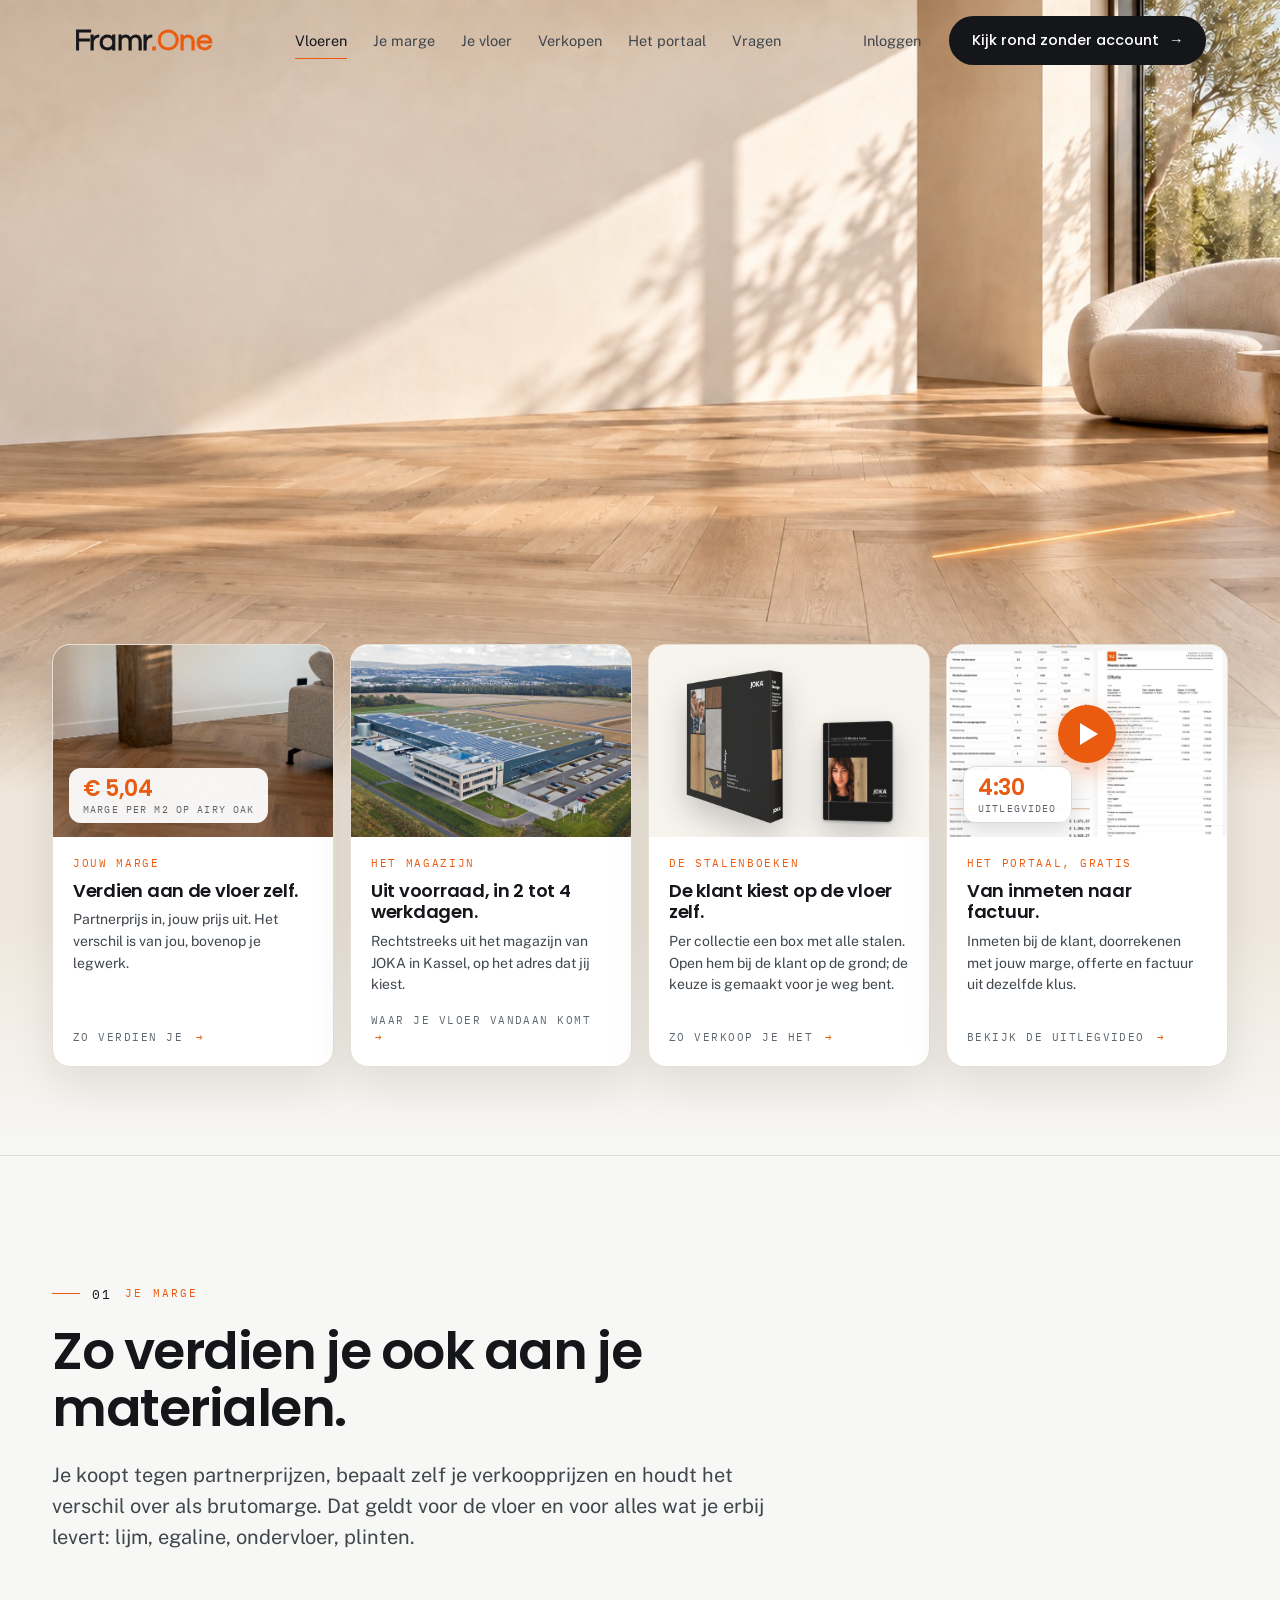
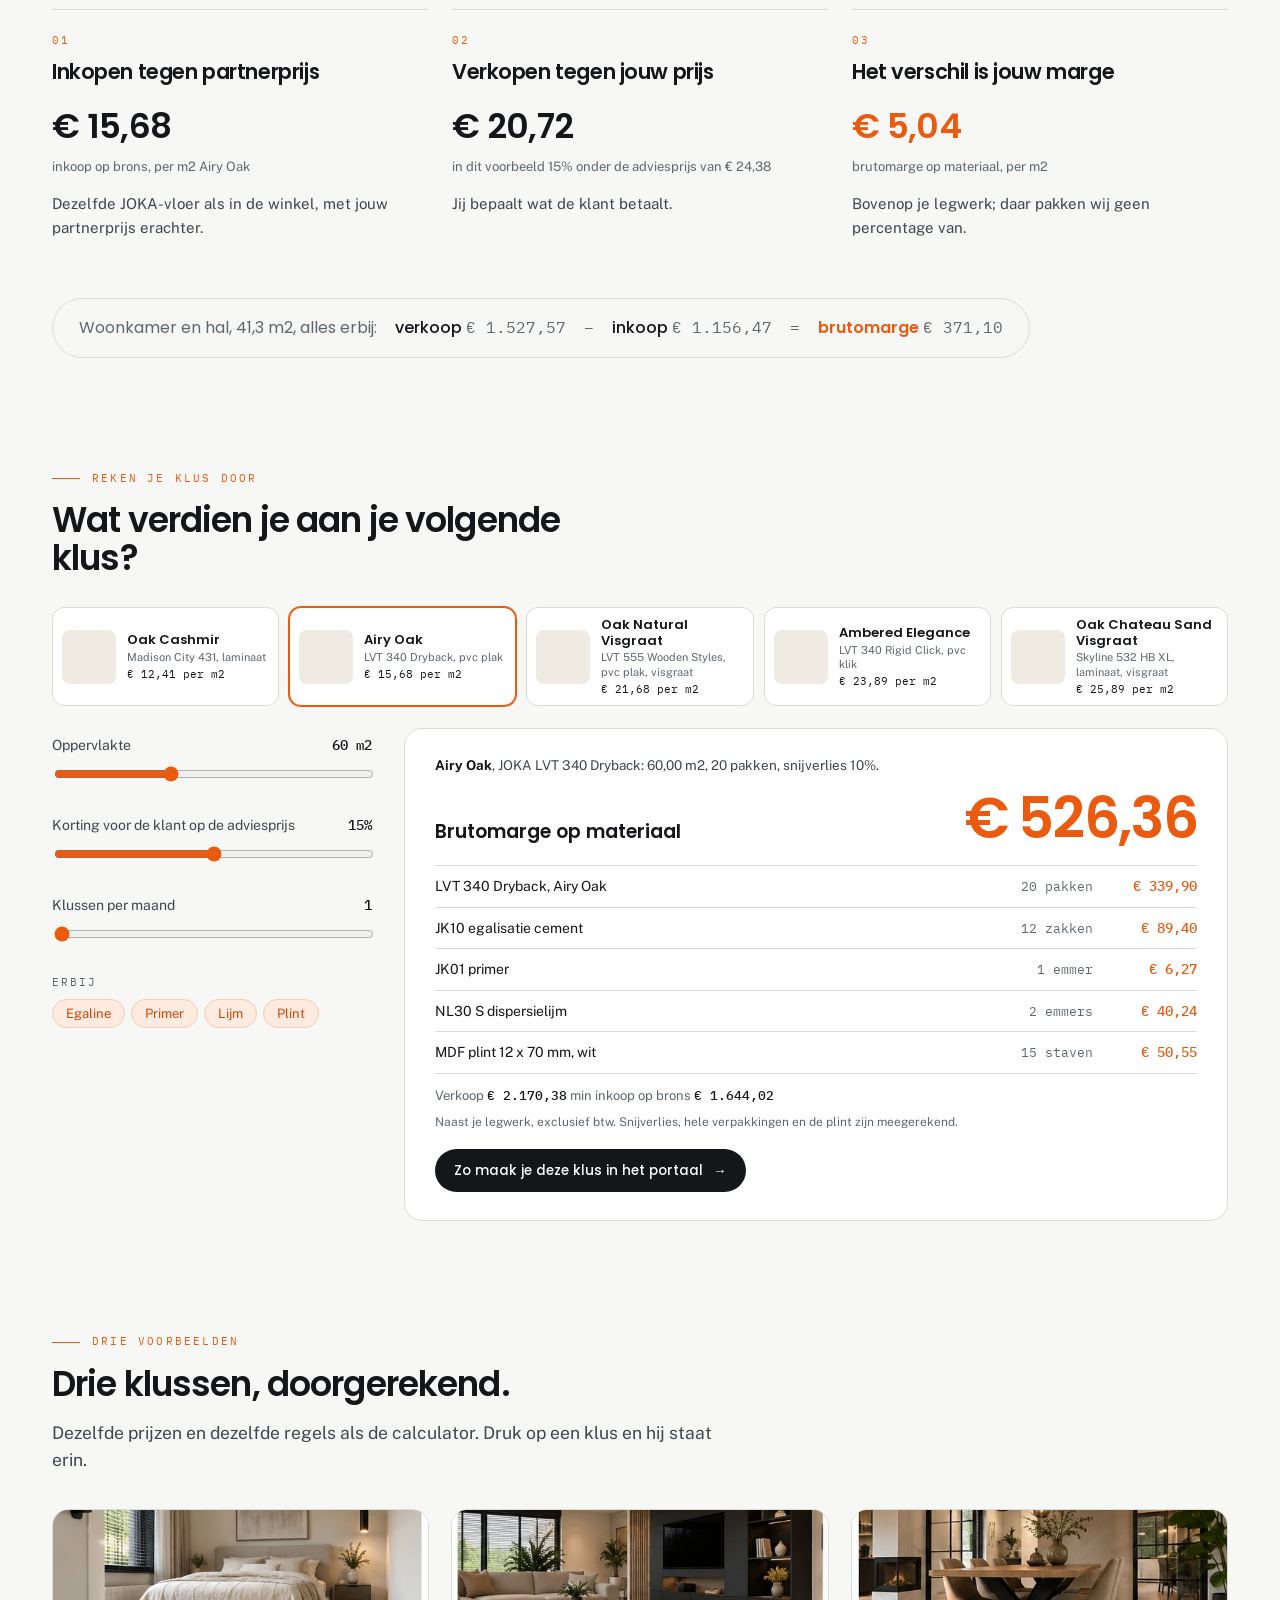
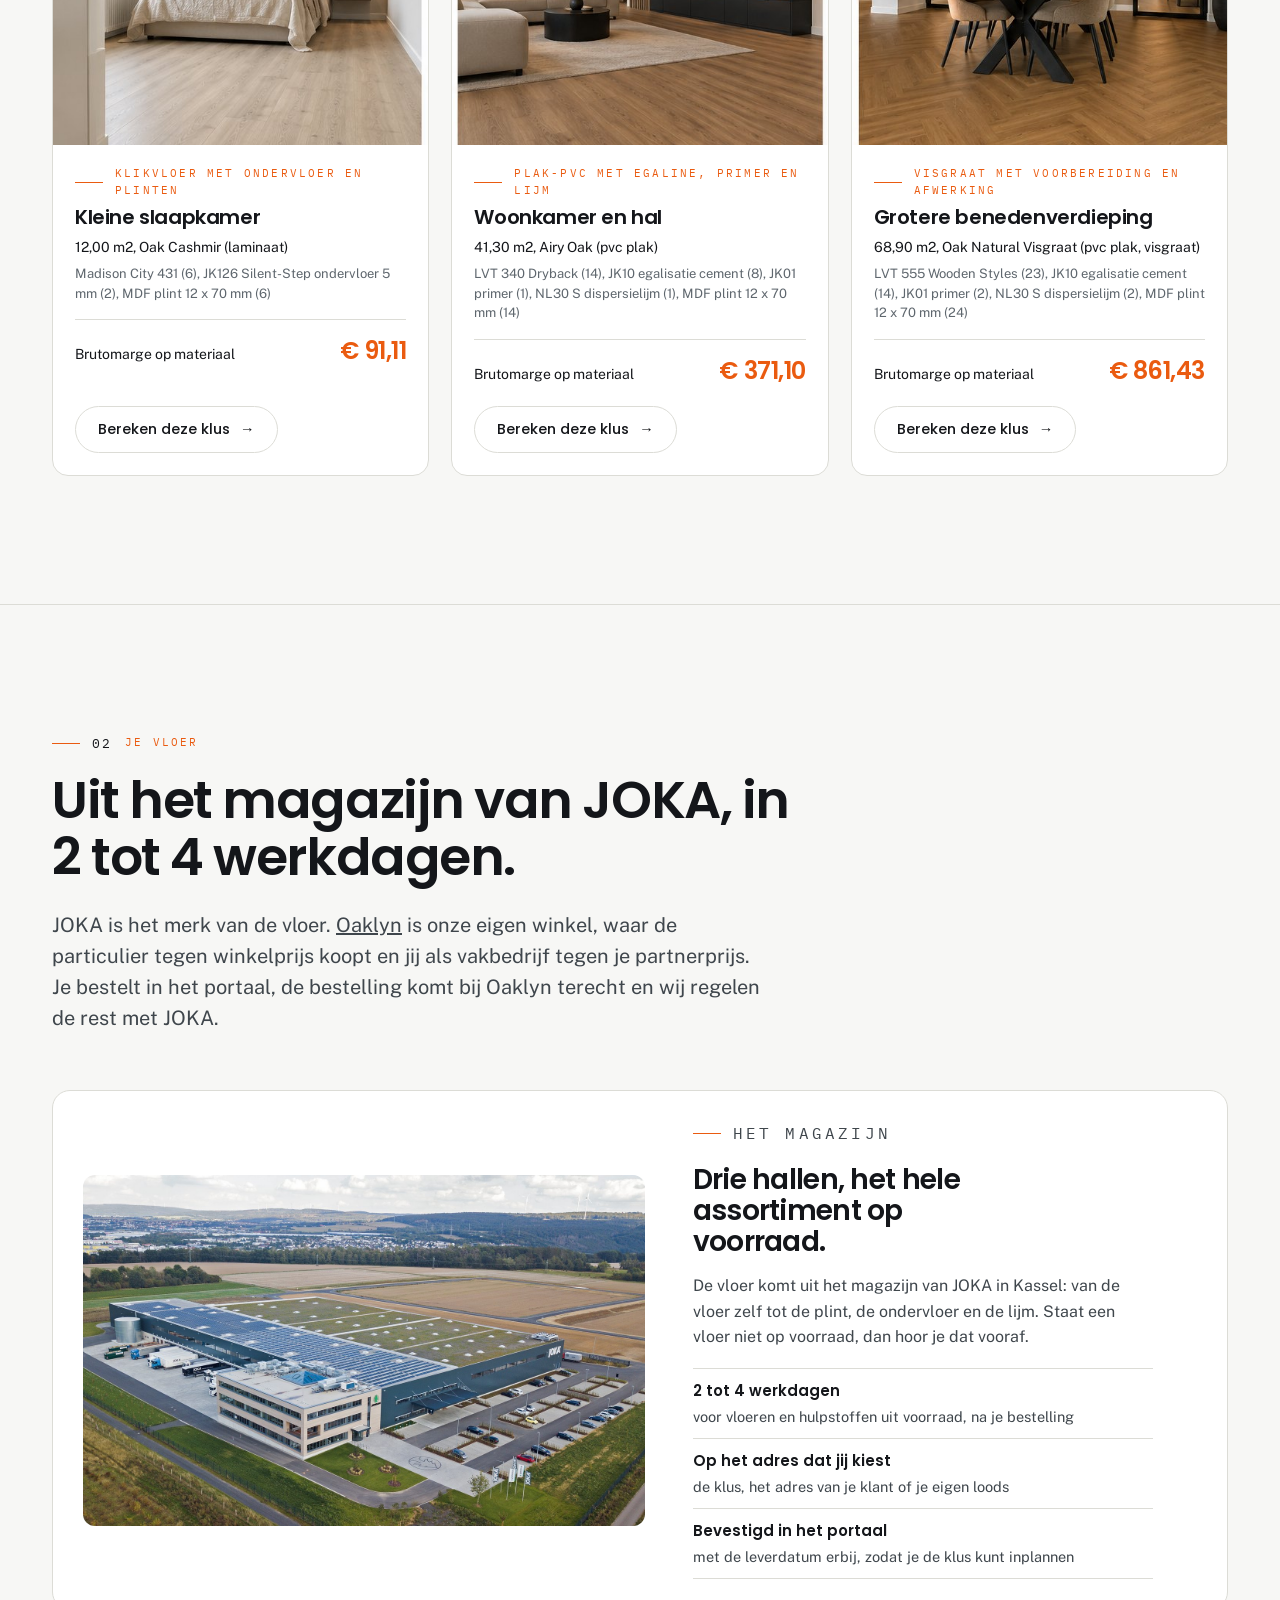
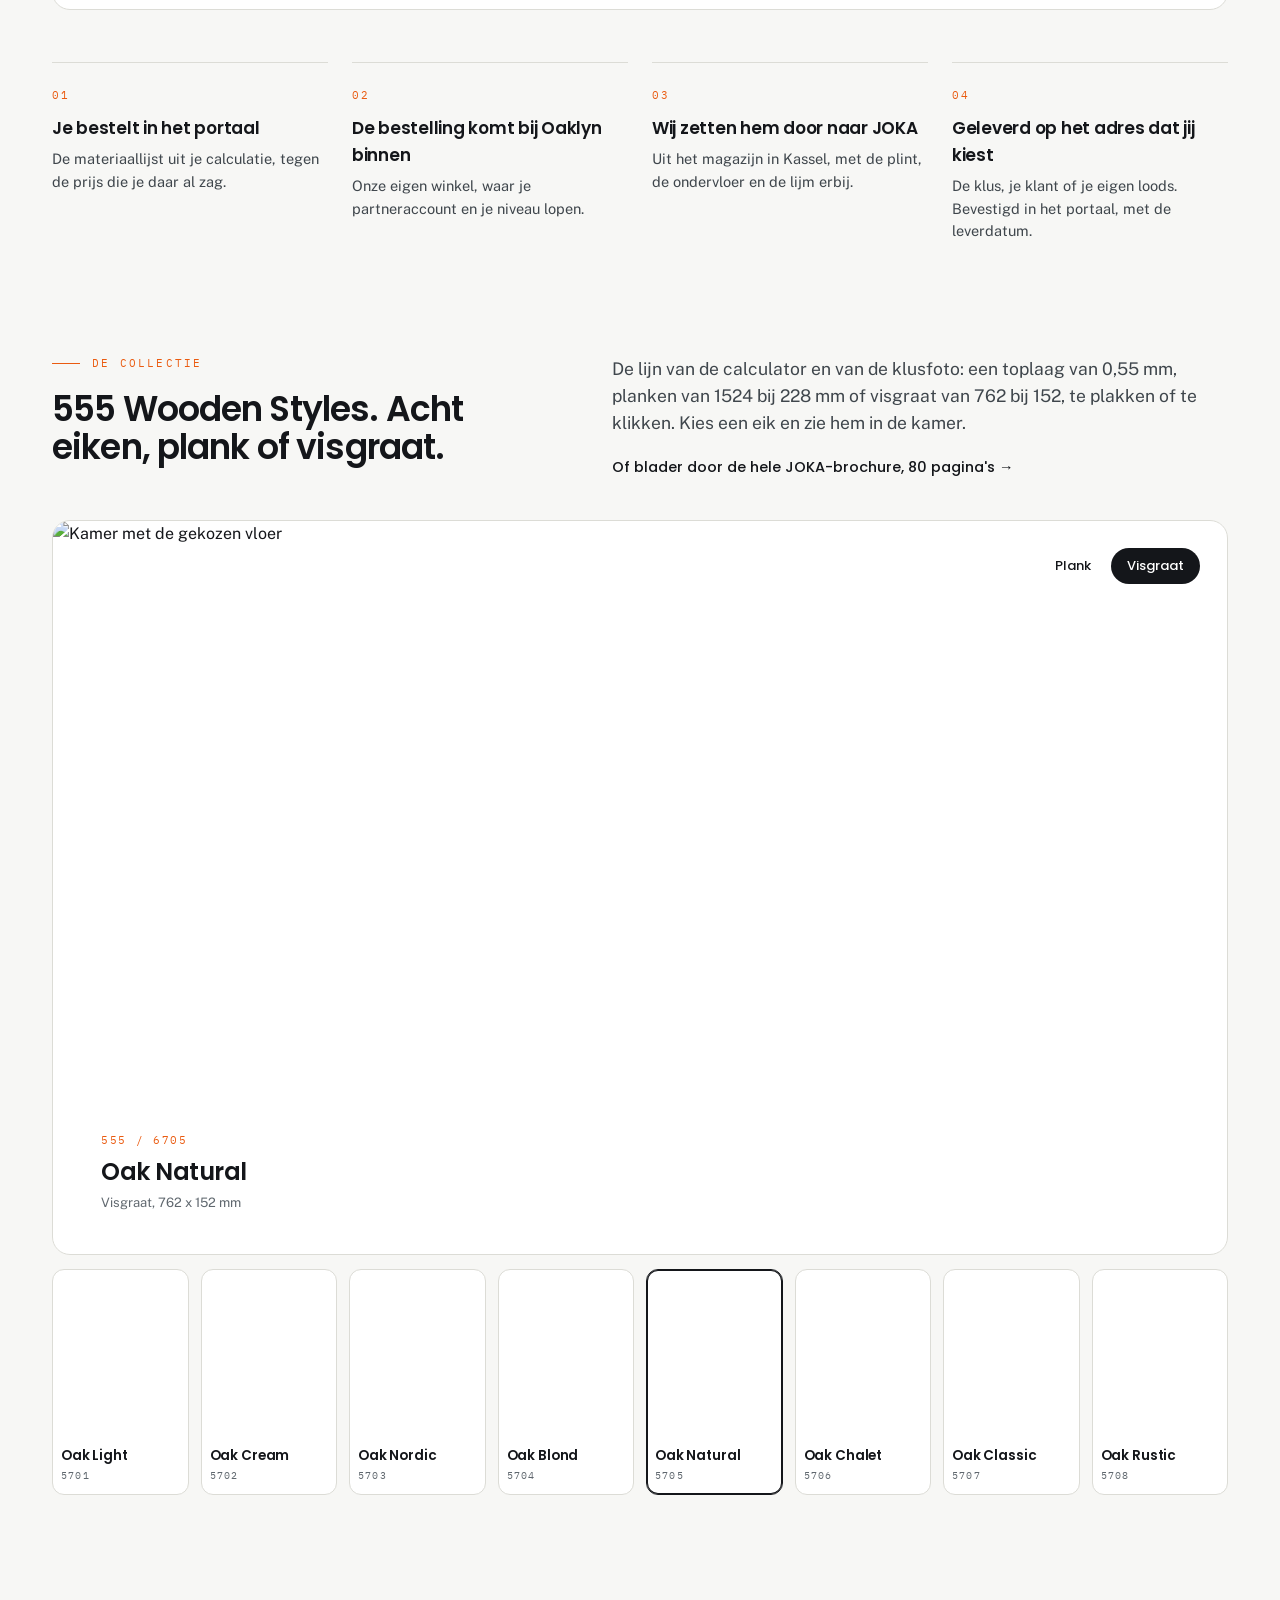
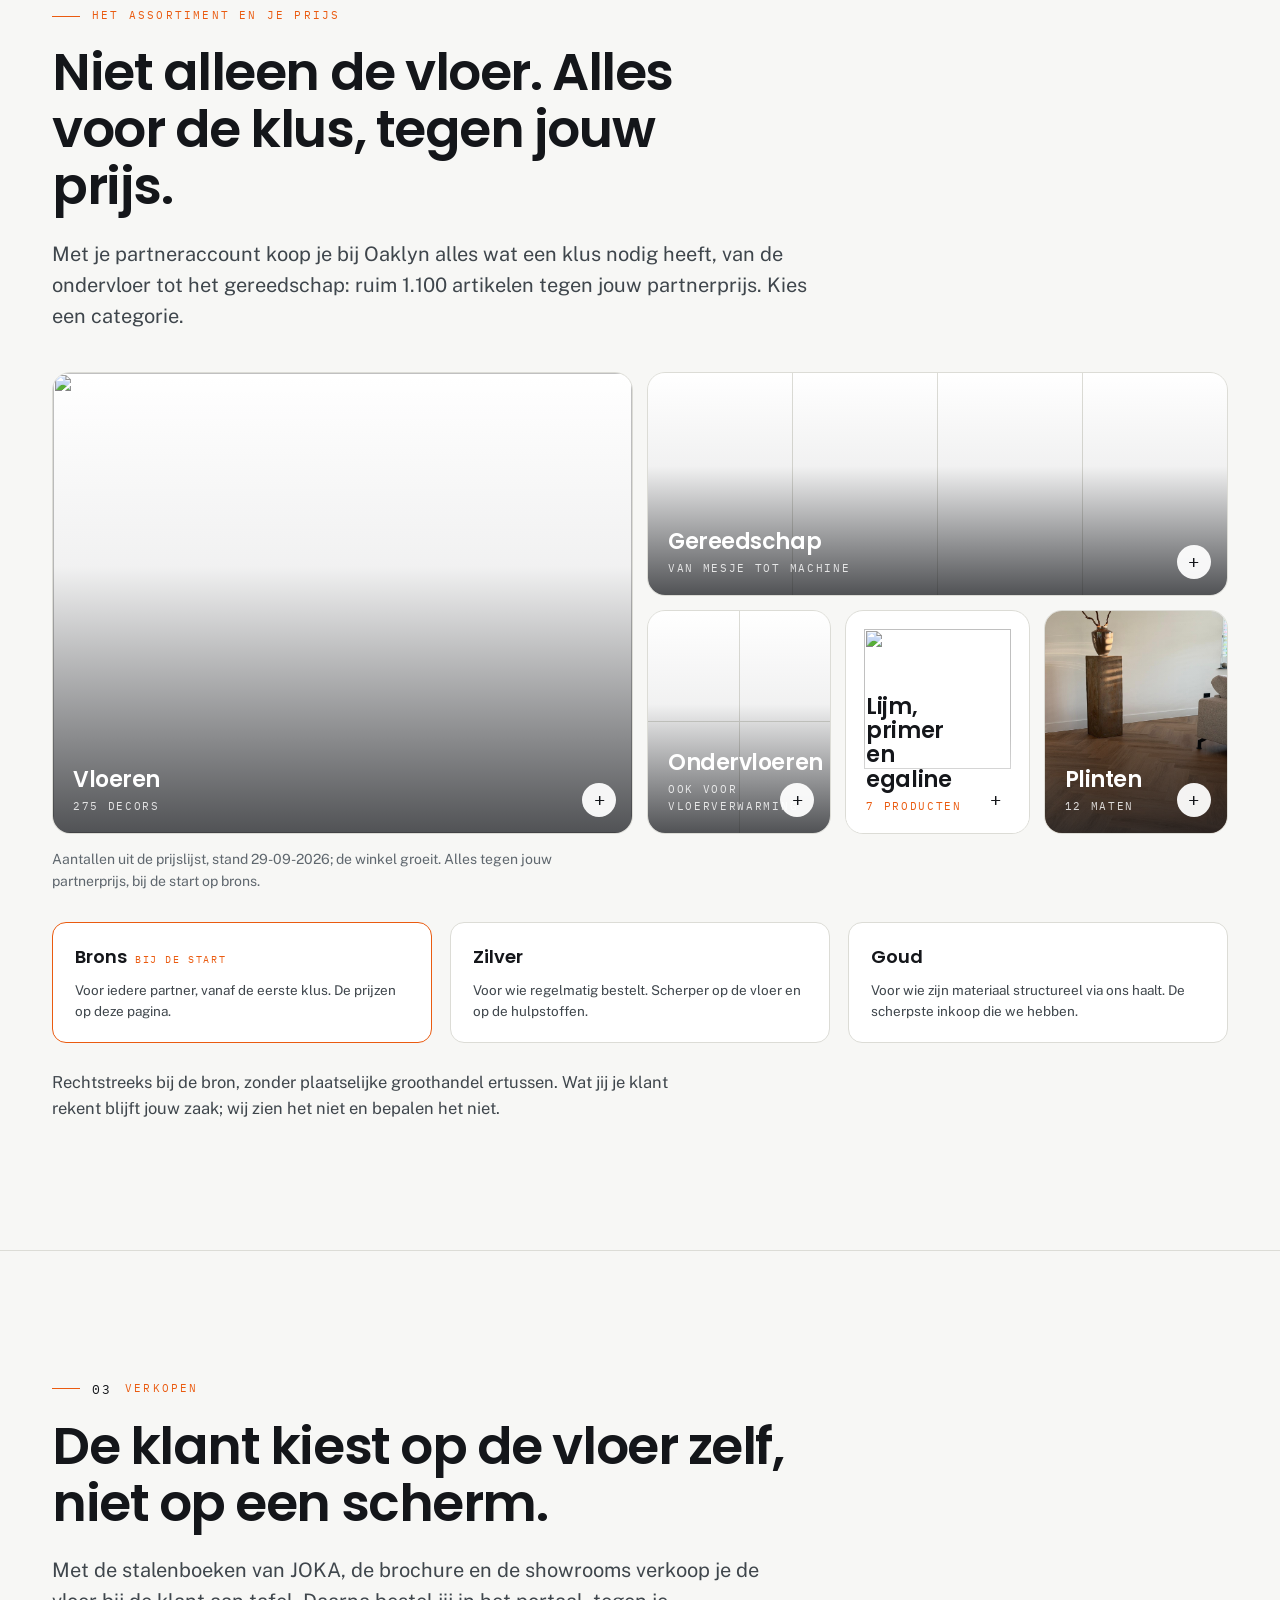
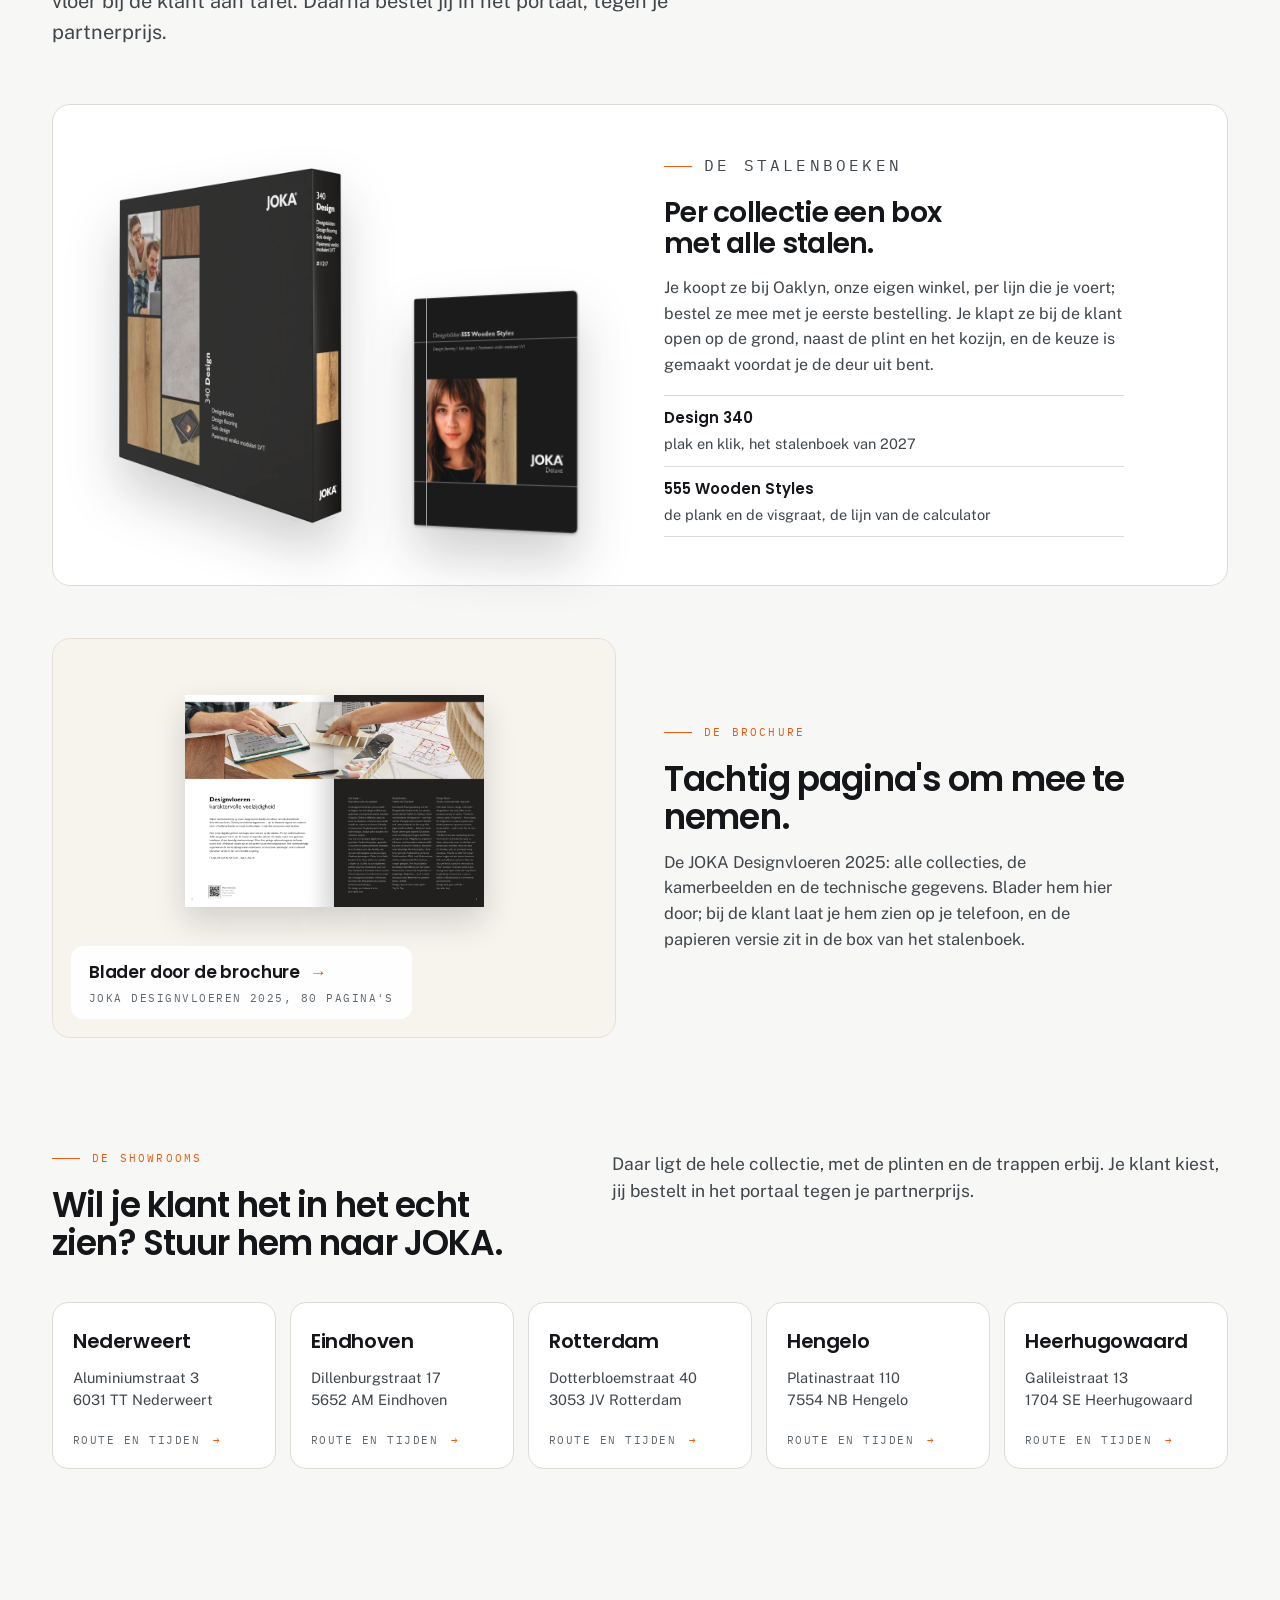
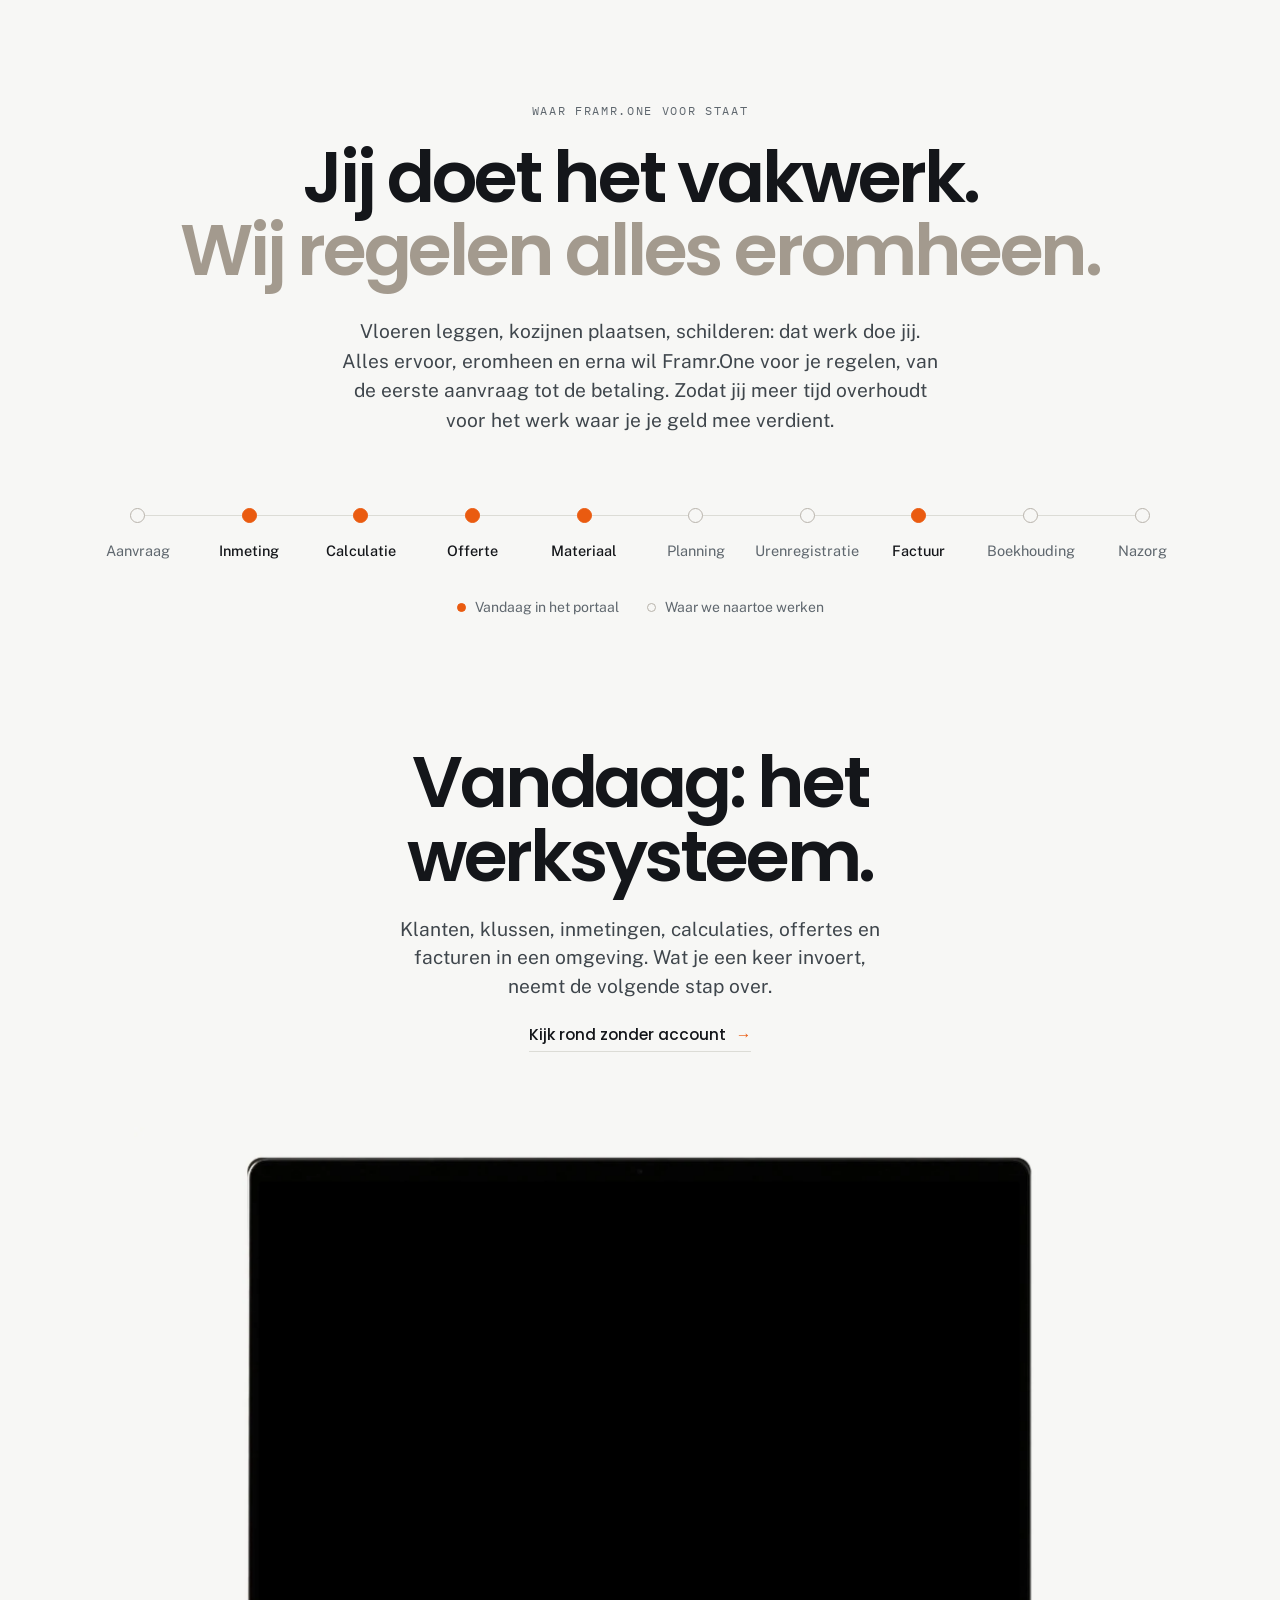
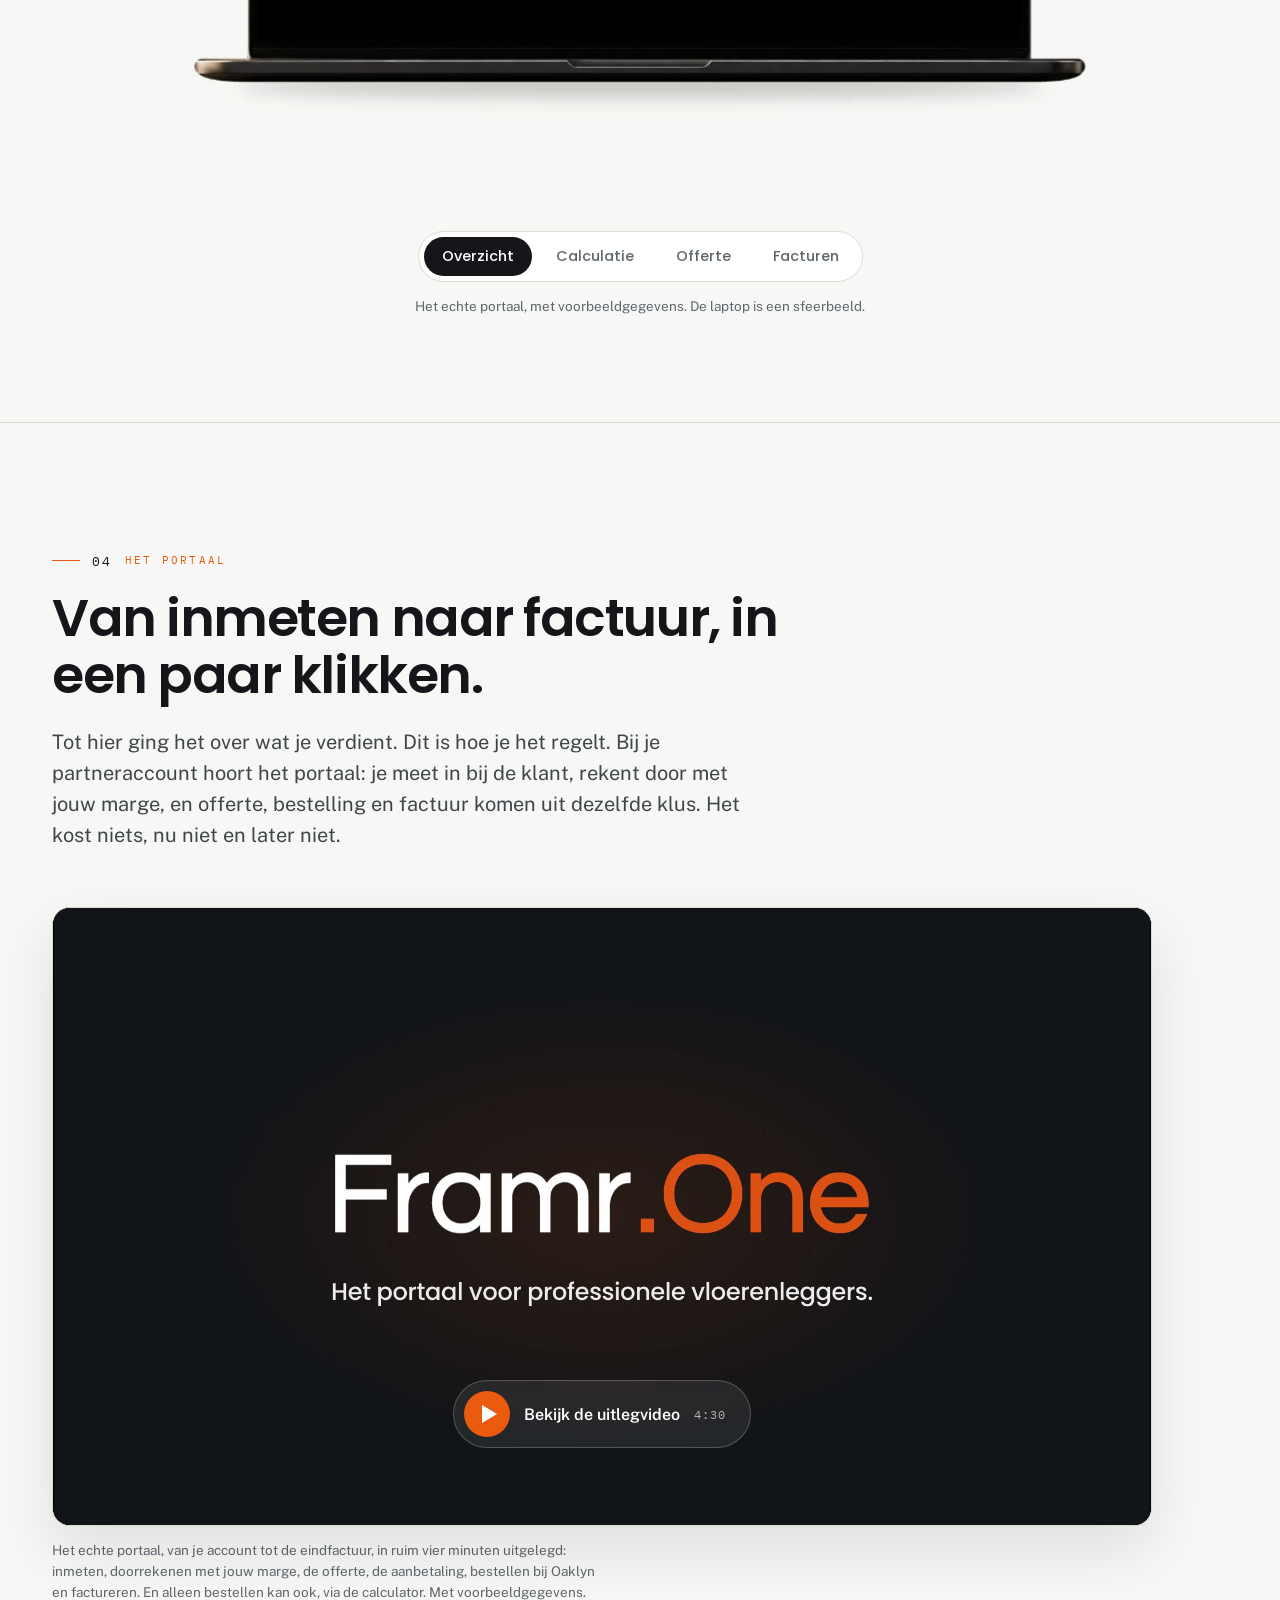
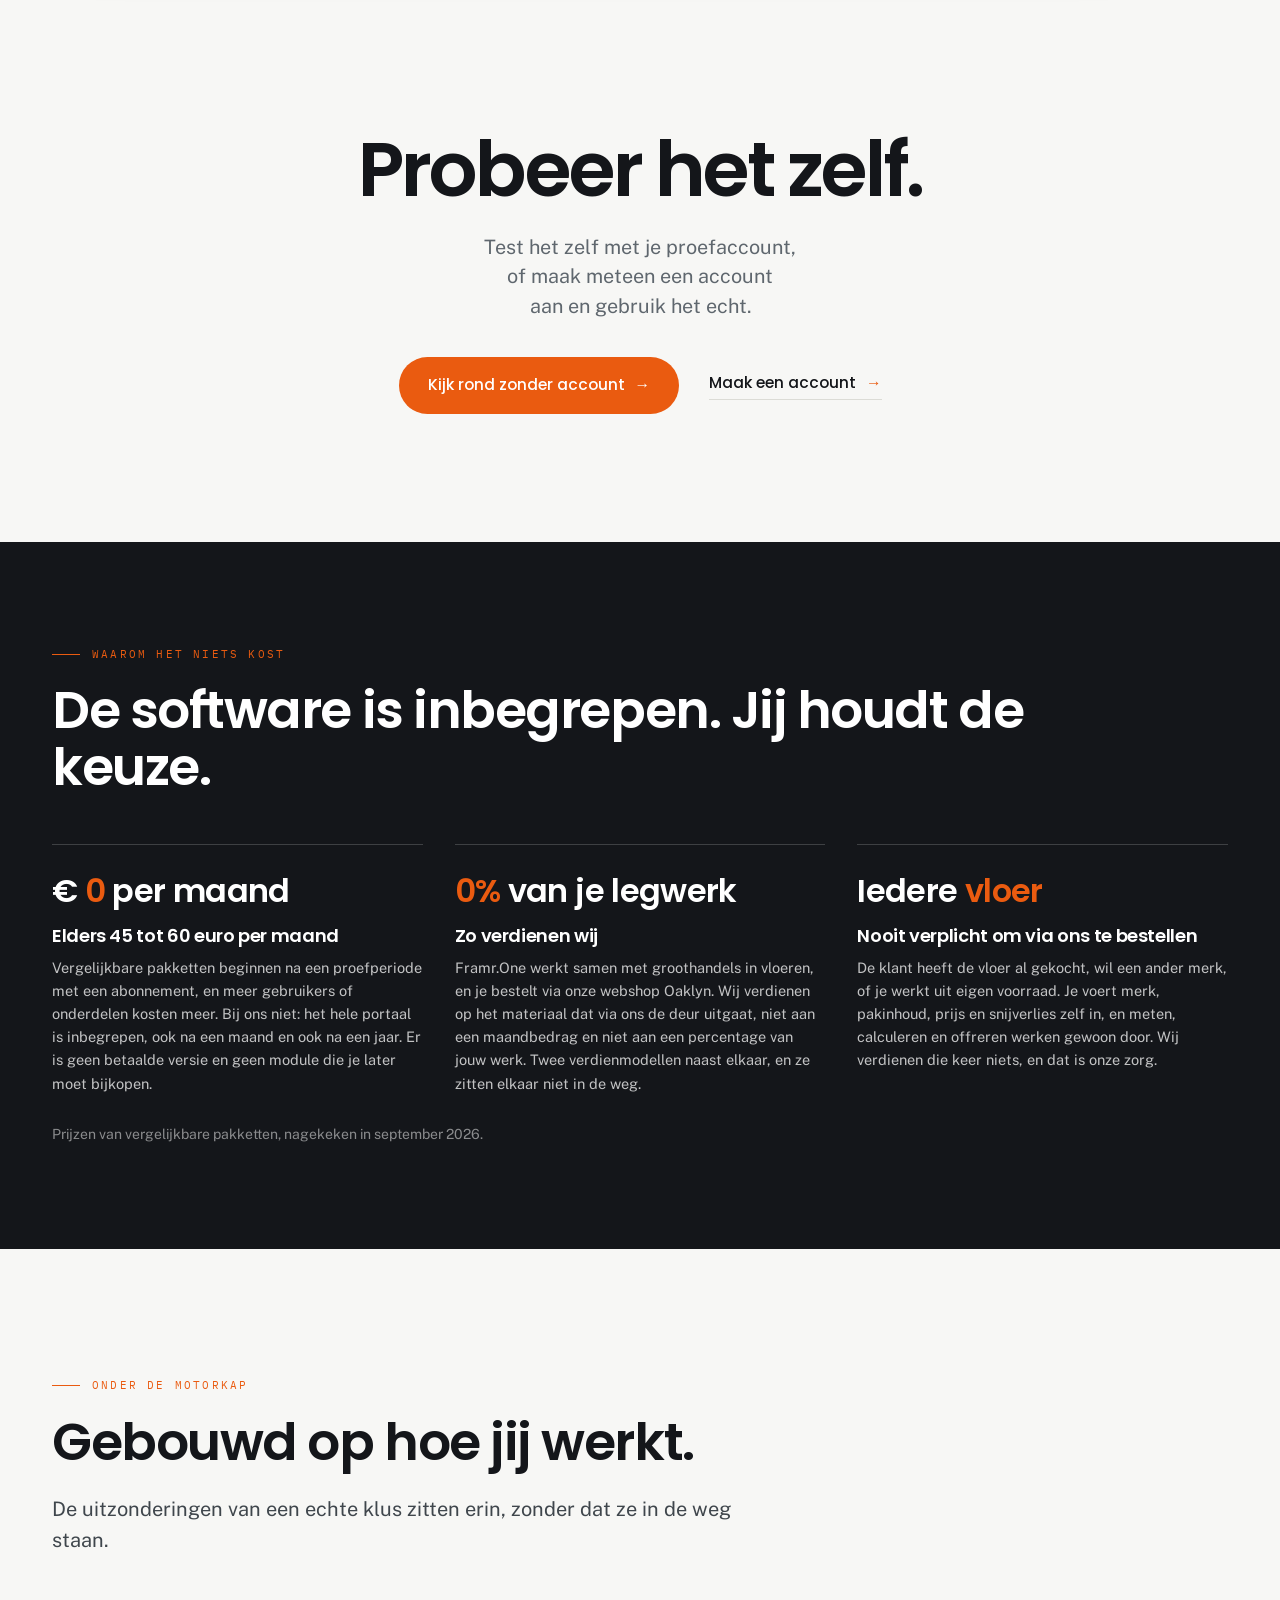
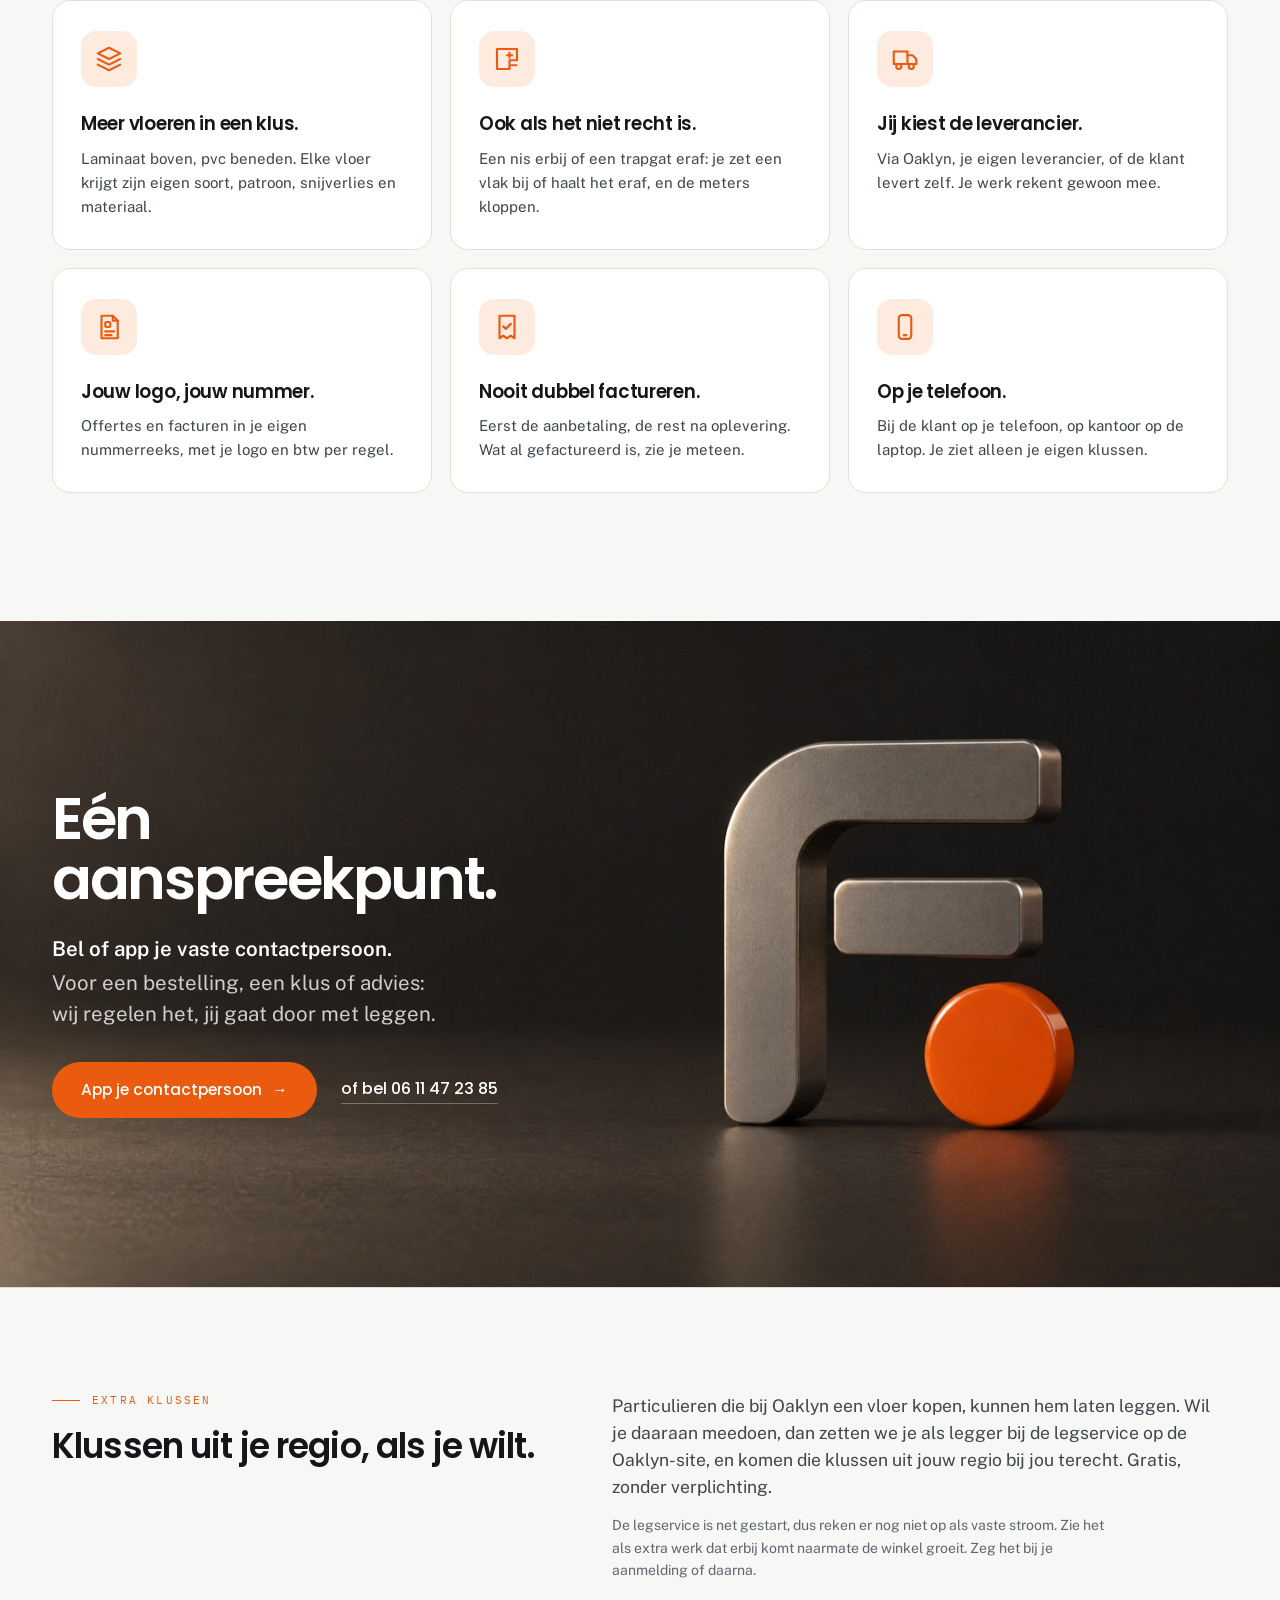
==== commit 40268c8d: "Momentopname van de site, 2026-10-17" ====
--- a/vloeren/index.html
+++ b/vloeren/index.html
@@ -4,8 +4,11 @@
 <meta charset="utf-8">
 <meta name="viewport" content="width=device-width, initial-scale=1">
 <title>Framr.One Vloeren, meer verdienen aan iedere vloerklus</title>
+<!-- Het icoontje in het tabblad (Jelle, 17-10-2026), uit framr-site/beeldmerk/maak-beeldmerk.mjs. -->
+<link rel="icon" href="../favicon.ico" sizes="48x48">
+<link rel="icon" href="../icoon.svg" type="image/svg+xml">
+<link rel="apple-touch-icon" href="../apple-touch-icon.png">
 <meta name="description" content="Framr.One Vloeren: koop JOKA-vloeren en materiaal tegen partnerprijzen, bepaal zelf je verkoopprijs en regel de klus van inmeten tot factuur vanuit een omgeving. Het portaal is gratis.">
-<meta name="robots" content="noindex, nofollow">
 <link rel="preconnect" href="https://fonts.googleapis.com">
 <link rel="preconnect" href="https://fonts.gstatic.com" crossorigin>
 <link href="https://fonts.googleapis.com/css2?family=Questrial&family=Poppins:wght@400;500;600&family=Public+Sans:wght@400;500;600&family=IBM+Plex+Mono:wght@400;500&display=swap" rel="stylesheet">
@@ -178,6 +181,10 @@
   .v3-punt { padding: 26px 26px 24px; background: var(--vlak); border: 1px solid var(--lijn); border-radius: 16px; }
   .v3-punt b { display: block; font-family: var(--kop); font-weight: 600; font-size: 18px; letter-spacing: -.015em; color: var(--inkt); margin-bottom: 8px; }
   .v3-punt p { margin: 0; font-size: 14.5px; line-height: 1.6; color: var(--tekst); }
+  .v3-contact { margin: 30px 0 0; display: flex; gap: 10px 32px; flex-wrap: wrap; }
+  .v3-contact a { font-family: var(--kop); font-weight: 600; font-size: 21px; letter-spacing: -.015em; color: var(--inkt); text-decoration: none; border-bottom: 1px solid var(--lijn); padding-bottom: 2px; }
+  .v3-contact a:hover { border-bottom-color: var(--oranje); color: var(--oranje); }
+  .v3-demo .v3-klaar a { color: var(--inkt); }
   .v3-service-knoppen { margin-top: 30px; display: flex; gap: 12px; flex-wrap: wrap; }
   /* Extra leads: bescheiden, want de legservice is net gestart. */
   .v3-fijn { font-size: 14px; line-height: 1.6; color: var(--label); margin: 14px 0 0; max-width: 56ch; }
@@ -475,6 +482,7 @@
      linksboven dan hoog genoeg om de tekst te dragen, want Jelle vond de tekst op de vloer niet
      duidelijk genoeg. Onder ongeveer 1500 breed is de inhoud zelf hoger en verandert er niets. */
   .v3-kopduo { position: relative; grid-template-columns: 1fr; min-height: min(100vh, 62vw); }
+  .v3-kopfoto { display: none; }
   /* De tekst staat links op de kale wand, zoals vanaf het begin (Jelle, 15-09-2026 avond: de tekst
      in het midden en iets groter is geprobeerd en afgewezen, nee, aan de linkerkant zoals het was).
      Het blok begint bovenin, zodat het op de wand staat en niet op de vloer. De zijmarge telt niet
@@ -636,10 +644,23 @@
     .kc-kaarten { grid-template-columns: 1fr; }
     .v3-vier, .v3-producten { grid-template-columns: 1fr 1fr; }
     .v3-inbegrepen { grid-template-columns: 1fr; gap: 24px; }
-    .hero.v3-banner { background-position: center 100%; background-size: auto 60%; background-color: var(--grond); }
-    .v3-kopduo .woord { padding: 130px max(22px, 5.75vw) 300px; }
+    /* Telefoon en tablet (Jelle, 17-10-2026: nog niet goed): de tekst helemaal op de lichte grond, en de foto
+       daaronder als eigen beeld, uitgesneden op de vloer met de stoel en het raam. Eerder stond de foto achter
+       de onderste 60 procent van de kop, zodat hij midden in de alinea begon en vooral de kale muur liet zien. */
+    .hero.v3-banner { background-image: none; background-color: var(--grond); }
+    .hero.v3-banner::after { display: none; }
+    .v3-kopduo { min-height: 0; }
+    .v3-kopduo .woord { padding: 130px max(22px, 5.75vw) 40px; }
+    /* Eerst een sierlaag met aspect-ratio; op de iPhone van Jelle bleef die op nul staan (17-10-2026). Nu een
+       echt beeld met een hoogte in vw (56,25vw is 16 bij 9), en de overgangen als laag eroverheen. */
+    .v3-kopfoto { display: block; position: relative; height: 56.25vw; overflow: hidden; }
+    .v3-kopfoto img { display: block; width: 100%; height: 100%; object-fit: cover; object-position: 100% 70%; }
+    .v3-kopfoto::after { content: ""; position: absolute; inset: 0; pointer-events: none;
+      background: linear-gradient(var(--grond), rgba(247, 247, 245, 0) 18%, rgba(239, 231, 220, 0) 72%, var(--v3-warm)); }
     .v3-drie { grid-template-columns: 1fr; }
   }
+
+  @media (max-width: 640px) { .v3-kopfoto { height: 80vw; } }
 
   /* De werkwijze: een klus in vier stappen, elk met een schermdetail en een voordeel. */
   .v3-vier { display: grid; grid-template-columns: repeat(4, 1fr); gap: 20px; }
@@ -672,6 +693,9 @@
   .v3-inbegrepen > div { border-top: 1px solid rgba(255,255,255,.18); padding-top: 20px; }
   .v3-groot-woord { display: block; font-family: var(--kop); font-weight: 600; font-size: 32px; letter-spacing: -.02em; color: #fff; }
   .v3-groot-woord em { font-style: normal; color: var(--oranje); }
+  /* De telefoonregel hoort na de gewone: de regel bij 1060 px hierboven stond ervoor en verloor het altijd, zodat het
+     donkere blok op een telefoon in drie smalle kolommen bleef en de pagina breder werd dan het scherm (17-10-2026). */
+  @media (max-width: 1060px) { .v3-inbegrepen { grid-template-columns: 1fr; gap: 24px; } }
   .v3-inbegrepen h3 { font-size: 18px; margin: 10px 0 10px; }
   .v3-inbegrepen p, .v3-inbegrepen li { font-size: 14.5px; color: rgba(255,255,255,.74); line-height: 1.6; }
   .v3-inbegrepen ul { margin: 12px 0 0; padding: 0; list-style: none; }
@@ -824,6 +848,16 @@
   .vs-getal { position: absolute; left: 16px; bottom: 14px; z-index: 2; padding: 10px 14px 9px; background: rgba(255, 255, 255, .94); border-radius: 12px;
               font-family: var(--kop); font-weight: 600; font-size: 22px; letter-spacing: -.02em; color: var(--oranje); line-height: 1; }
   .vs-getal small { display: block; margin-top: 5px; font-family: var(--mono); font-weight: 400; font-size: 9.5px; letter-spacing: .12em; text-transform: uppercase; color: var(--label); }
+  /* De uitlegvideo in de vierde tegel (Jelle, 17-10-2026: zodat ze meteen weten dat ze een uitlegvideo
+     krijgen): een beeld uit de film, de offerte van Vloeren van Jansen, met een afspeelknop en de lengte.
+     Een klik brengt je naar de film in hoofdstuk 04 en start hem met geluid (script onderaan). */
+  .vs-filmbeeld > img { object-position: 50% 0; }
+  .vs-speel { position: absolute; left: 50%; top: 50%; z-index: 2; width: 58px; height: 58px; margin: -36px 0 0 -29px; border-radius: 50%;
+              background: var(--oranje); box-shadow: 0 10px 26px rgba(234, 91, 16, .35); transition: scale .25s ease; }
+  .vs-speel::before { content: ""; position: absolute; left: 22px; top: 18px; border-style: solid; border-width: 11px 0 11px 18px;
+                      border-color: transparent transparent transparent #fff; }
+  .vs-tegel:hover .vs-speel, .vs-tegel:focus-visible .vs-speel { scale: 1.07; }
+  .vs-filmbeeld .vs-getal { border: 1px solid var(--lijn); box-shadow: 0 8px 22px rgba(20, 22, 26, .14); }
   .vs-tegel-woord { padding: 18px 20px 20px; display: flex; flex-direction: column; flex: 1; }
   .vs-kicker { font-family: var(--mono); font-size: 10.5px; letter-spacing: .16em; text-transform: uppercase; color: var(--oranje); }
   .vs-tegel-woord b { display: block; font-family: var(--kop); font-weight: 600; font-size: 18px; letter-spacing: -.015em; color: var(--inkt); margin: 8px 0 8px; line-height: 1.2; }
@@ -858,6 +892,132 @@
   .vs-film .v3-film-vlak { background: #000; }
   .vs-film .v3-film-vlak::after { display: none; }
   .vs-video { position: absolute; inset: 0; width: 100%; height: 100%; display: block; background: #000; }
+  /* De film begint altijd bij het woordmerk (Jelle, 17-10-2026): over het stilstaande beeld een vlak dat je
+     aanklikt, met onderin een knop; het woordmerk zelf blijft vrij. */
+  .vs-speelvlak { position: absolute; inset: 0; z-index: 4; display: flex; align-items: flex-end; justify-content: center;
+    padding: 0 0 7%; background: none; border: 0; cursor: pointer; }
+  .vs-speelvlak[hidden] { display: none; }
+  .vs-speelknop { display: inline-flex; align-items: center; gap: 14px; padding: 10px 24px 10px 10px; border-radius: 999px;
+    font-family: var(--lopend); font-weight: 600; font-size: 16px; color: #fff; background: rgba(255, 255, 255, .08);
+    border: 1px solid rgba(255, 255, 255, .22); backdrop-filter: blur(6px); transition: background .2s ease; }
+  .vs-speelknop small { font-family: var(--mono); font-weight: 400; font-size: 12px; letter-spacing: .1em; color: rgba(255, 255, 255, .65); }
+  .vs-speelrond { position: relative; width: 46px; height: 46px; border-radius: 50%; background: var(--oranje); transition: scale .2s ease; }
+  .vs-speelrond::before { content: ""; position: absolute; left: 18px; top: 14px; border-style: solid; border-width: 9px 0 9px 15px;
+    border-color: transparent transparent transparent #fff; }
+  .vs-speelvlak:hover .vs-speelknop, .vs-speelvlak:focus-visible .vs-speelknop { background: rgba(255, 255, 255, .16); }
+  .vs-speelvlak:hover .vs-speelrond, .vs-speelvlak:focus-visible .vs-speelrond { scale: 1.06; }
+  .vs-speelvlak:focus-visible { outline: none; }
+  /* Op een telefoon is de film klein: dan alleen de ronde knop en de lengte, zodat de regel onder het woordmerk vrij blijft. */
+  .vs-speeltekst { display: inline; }
+  @media (max-width: 600px) { .vs-speelvlak { padding-bottom: 4%; } .vs-speeltekst { display: none; }
+    .vs-speelknop { gap: 8px; padding: 4px 12px 4px 4px; } .vs-speelrond { width: 32px; height: 32px; }
+    .vs-speelrond::before { left: 12px; top: 9px; border-width: 7px 0 7px 11px; } }
+  /* Probeer het zelf (Jelle, 17-10-2026: minder tekst, duidelijk, zoals de site van Linear): gecentreerd, een
+     grote strakke kop, een zin in grijs en twee knoppen, het proefaccount en een echt account. */
+  .vs-deel.vs-proberen { margin-top: 128px; display: grid; justify-items: center; text-align: center; }
+  .vs-proberen-kop { font-family: var(--kop); font-weight: 600; font-size: clamp(42px, 6vw, 80px); letter-spacing: -.045em;
+    line-height: 1; color: var(--inkt); max-width: none; margin: 0; }
+  .vs-proberen-zin { margin: 24px 0 0; max-width: 34ch; font-size: clamp(17px, 1.55vw, 21px); line-height: 1.5; color: var(--label); text-wrap: balance; }
+  /* Inloggen in de balk, zoals op de beginpagina; op een telefoon schuift het naar rechts naast de knop. */
+  .balk-inloggen { font-size: 14.5px; color: var(--tekst); text-decoration: none; white-space: nowrap; padding: 6px 0; border-bottom: 1px solid transparent; }
+  .balk-inloggen:hover { color: var(--inkt); border-bottom-color: var(--oranje); }
+  @media (max-width: 860px) { .balk-inloggen { margin-left: auto; } .balk .knop { margin-left: 0; } }
+  .balk-knop { white-space: nowrap; }
+  @media (max-width: 1240px) { .balk-lang { display: none; } }
+  @media (max-width: 480px) { .balk-binnen { gap: 16px; } }
+  @media (max-width: 400px) { .balk-binnen { gap: 12px; } .balk .balk-knop { padding: 10px 16px; } }
+  .vs-proberen-knoppen { display: flex; flex-wrap: wrap; justify-content: center; align-items: center; gap: 14px 30px; margin-top: 36px; }
+  /* De tweede keuze als kale link (Jelle: cleaner, meer oranje): geen rand, de pijl in oranje. */
+  .vs-proberen-link { font-family: var(--kop); font-weight: 500; font-size: 15.5px; color: var(--inkt); text-decoration: none;
+    border-bottom: 1px solid var(--lijn); padding-bottom: 3px; transition: color .15s, border-color .15s; }
+  .vs-proberen-link .pijl { color: var(--oranje); display: inline-block; margin-left: 6px; transition: transform .15s; }
+  .vs-proberen-link:hover { color: var(--oranje); border-bottom-color: var(--oranje); }
+  .vs-proberen-link:hover .pijl { transform: translateX(3px); }
+  /* Het beeldmerk: een banner over de volle breedte, met links het aanspreekpunt in het donker van de foto. */
+  .vs-merkbeeld { position: relative; padding: 0; overflow: hidden; }
+  .vs-merkbeeld img { display: block; width: 100%; height: clamp(460px, 52vw, 820px); object-fit: cover; object-position: 70% 50%; }
+  .vs-merk-tekst { position: absolute; inset: 0; z-index: 2; display: flex; align-items: center; }
+  .vs-merk-tekst .binnen { width: 100%; }
+  .vs-merk-tekst h2 { margin: 0; max-width: 11ch; font-size: clamp(40px, 4.6vw, 72px); letter-spacing: -.04em; line-height: 1.02; }
+  .vs-merk-zin { margin: 24px 0 0; max-width: 37ch; font-size: clamp(18px, 1.6vw, 23px); line-height: 1.5; color: rgba(255, 255, 255, .78); text-wrap: balance; }
+  .vs-merk-zin b { display: block; margin-bottom: 4px; font-weight: 600; color: #fff; }
+  .vs-merk-actie { margin-top: 32px; display: flex; flex-wrap: wrap; align-items: center; gap: 14px 24px; }
+  .vs-merk-bel { font-family: var(--kop); font-weight: 500; font-size: 16px; color: #fff; text-decoration: none;
+    border-bottom: 1px solid rgba(255, 255, 255, .3); padding-bottom: 2px; }
+  .vs-merk-bel:hover { color: var(--oranje); border-bottom-color: var(--oranje); }
+  @media (max-width: 900px) {
+    /* Op een telefoon loopt de F over in de tekst, zoals het slot van de beginpagina (Jelle, 17-10-2026, en
+       beginpagina.css): het beeld vult 70 procent van het scherm en vloeit onderaan weg in het donker van het
+       vlak; de tekst begint in dat laatste stuk. Het verloop loopt twee pixels onder het beeld door, anders
+       blijft de onderste rij van de foto als een randje staan. */
+    .vs-merkbeeld picture { display: block; position: relative; }
+    .vs-merkbeeld img { height: 70vh; height: 70svh; object-position: 86% 50%; }
+    .vs-merkbeeld picture::after { content: ""; position: absolute; left: 0; right: 0; bottom: -2px; height: 46%; pointer-events: none;
+      background: linear-gradient(to bottom, rgba(20, 22, 26, 0), rgba(20, 22, 26, .8) 58%, #14161A 94%); }
+    .vs-merk-tekst { position: relative; display: block; margin-top: -15vh; margin-top: -15svh; padding: 0 0 72px; }
+    .vs-merk-tekst h2 { max-width: none; }
+    .vs-merk-zin { max-width: 34ch; }
+  }
+  /* Waar Framr.One voor staat (van de beginpagina, op de lichte grond): de belofte en de werkcyclus. */
+  .vs-visie { text-align: center; }
+  .vs-visie .binnen { max-width: 1180px; }
+  .vs-visie-label { margin: 0; font-family: var(--mono); font-size: 12px; letter-spacing: .14em; text-transform: uppercase; color: var(--label); }
+  .vs-visie h2 { margin: 20px auto 0; max-width: none; font-size: clamp(40px, 5.6vw, 92px); letter-spacing: -.045em; line-height: 1.02; color: var(--inkt); }
+  .vs-visie h2 span { color: #A39A8E; }
+  .vs-visie-zin { margin: 30px auto 0; max-width: 50ch; font-size: clamp(18px, 1.5vw, 22px); line-height: 1.55; color: var(--tekst); }
+  .vs-cyclus { list-style: none; margin: clamp(56px, 8vh, 90px) 0 0; padding: 0; display: grid; grid-template-columns: repeat(10, minmax(0, 1fr)); position: relative; }
+  .vs-cyclus::before { content: ""; position: absolute; left: 5%; right: 5%; top: 7px; height: 1px; background: var(--lijn); }
+  .vs-cyclus li { position: relative; display: flex; flex-direction: column; align-items: center; gap: 16px; font-size: 14.5px; color: var(--label); }
+  .vs-cyclus li i { width: 15px; height: 15px; border-radius: 50%; border: 1.5px solid #B8B3AB; background: var(--grond); }
+  .vs-cyclus li.er { color: var(--inkt); font-weight: 500; }
+  .vs-cyclus li.er i { background: var(--oranje); border-color: var(--oranje); }
+  .vs-legenda { margin: 34px 0 0; display: flex; flex-wrap: wrap; justify-content: center; gap: 8px 28px; font-size: 14px; color: var(--label); }
+  .vs-legenda span { display: flex; align-items: center; gap: 9px; }
+  .vs-legenda i { width: 9px; height: 9px; border-radius: 50%; border: 1.5px solid #B8B3AB; }
+  .vs-legenda i.vol { background: var(--oranje); border-color: var(--oranje); }
+  @media (max-width: 1060px) { .vs-cyclus { grid-template-columns: repeat(5, minmax(0, 1fr)); row-gap: 34px; } .vs-cyclus::before { display: none; } }
+  @media (max-width: 640px) {
+    .vs-cyclus { grid-template-columns: repeat(2, minmax(0, 1fr)); grid-template-rows: repeat(5, auto); grid-auto-flow: column; gap: 18px 16px;
+      width: fit-content; margin-left: auto; margin-right: auto; }
+    .vs-cyclus li { flex-direction: row; gap: 12px; font-size: 15px; }
+  }
+  /* Het werksysteem: het echte portaal in een laptop, met CSS getekend, recht van voren; de schermen wisselen. */
+  .vs-systeem { padding-top: 24px; }
+  .vs-systeem-kop { text-align: center; max-width: 820px; margin: 0 auto; }
+  .vs-systeem-kop h2 { margin: 0 auto; max-width: none; font-size: clamp(40px, 5.6vw, 88px); letter-spacing: -.045em; line-height: 1.02; }
+  .vs-systeem-kop p { margin: 22px auto 0; max-width: 40ch; font-size: clamp(18px, 1.5vw, 22px); line-height: 1.5; color: var(--tekst); }
+  .vs-systeem-kop .vs-proberen-link { display: inline-block; margin-top: 22px; }
+  .vs-laptop { margin: clamp(36px, 5vh, 64px) auto 0; max-width: 1240px; }
+  .vs-laptop-toestel { position: relative; transform-origin: 50% 30%; }
+  /* met script: het scherm is uit tot de laptop halverwege in beeld is, zoals op de beginpagina */
+  .vs-laptop.vs-js .vs-laptop-scherm { filter: brightness(0); transition: filter 1.4s ease .2s; }
+  .vs-laptop.vs-js.ingeschakeld .vs-laptop-scherm { filter: none; }
+  .vs-cyclus.vs-js li { opacity: 0; transform: translateY(10px); transition: opacity .6s ease, transform .6s cubic-bezier(.2, .7, .2, 1); }
+  .vs-cyclus.vs-js.zicht li { opacity: 1; transform: none; }
+  .vs-laptop-romp { display: block; width: 100%; height: auto; }
+  /* het scherm op dezelfde plek als op de beginpagina (beginpagina.css, .v4-laptop-scherm) */
+  .vs-laptop-scherm { position: absolute; left: 12.318%; top: 9.091%; width: 75.182%; height: 75.253%; overflow: hidden; border-radius: .5% / .8%; background: #000; }
+  .vs-laptop-scherm img { position: absolute; inset: 0; width: 100%; height: 100%; object-fit: cover; object-position: 50% 0; opacity: 0; transition: opacity .9s ease; }
+  .vs-laptop-scherm img.aan { opacity: 1; }
+  .vs-laptop figcaption { margin-top: 28px; text-align: center; }
+  .vs-tabs { display: inline-flex; flex-wrap: wrap; justify-content: center; gap: 6px; padding: 5px; border-radius: 999px; background: var(--vlak); border: 1px solid var(--lijn); }
+  .vs-tabs button { font-family: var(--kop); font-weight: 500; font-size: 14.5px; color: var(--label); background: transparent; border: 0; border-radius: 999px; padding: 9px 18px; cursor: pointer; transition: background .25s, color .25s; }
+  .vs-tabs button:hover { color: var(--inkt); }
+  .vs-tabs button[aria-selected="true"] { background: var(--inkt); color: #fff; }
+  .vs-onderschrift { display: block; margin-top: 14px; font-size: 13.5px; color: var(--label); }
+  @media (max-width: 640px) {
+    .vs-tabs { flex-wrap: nowrap; gap: 0; padding: 4px; max-width: 100%; }
+    .vs-tabs button { padding: 8px 10px; font-size: 13px; }
+  }
+  /* Onder de motorkap: zes kaarten met een icoon in een zacht oranje vlak, een korte kop en een zin. */
+  .vs-mk-kaarten { display: grid; grid-template-columns: repeat(3, 1fr); gap: 18px; margin-top: 44px; }
+  .vs-mk-kaart { padding: 30px 28px 30px; background: var(--vlak); border: 1px solid var(--v3-warm-lijn); border-radius: 18px; }
+  .vs-mk-icoon { display: grid; place-items: center; width: 56px; height: 56px; border-radius: 15px; background: var(--oranje-zacht); color: var(--oranje); }
+  .vs-mk-icoon svg { width: 30px; height: 30px; }
+  .vs-mk-kaart b { display: block; margin: 22px 0 8px; font-family: var(--kop); font-weight: 600; font-size: 18.5px; letter-spacing: -.015em; color: var(--inkt); }
+  .vs-mk-kaart p { margin: 0; font-size: 15px; line-height: 1.6; color: var(--tekst); }
+  @media (max-width: 1060px) { .vs-mk-kaarten { grid-template-columns: repeat(2, 1fr); } }
+  @media (max-width: 640px) { .vs-mk-kaarten { grid-template-columns: 1fr; } .vs-mk-kaart { padding: 24px 22px; } }
   @media (max-width: 1200px) { .vs-pakketten { grid-template-columns: repeat(3, 1fr); } }
   @media (max-width: 760px) { .vs-pakketten { grid-template-columns: 1fr 1fr; } }
   @media (max-width: 520px) { .vs-pakketten { grid-template-columns: 1fr; } }
@@ -982,7 +1142,10 @@
       <a href="#portaal">Het portaal</a>
       <a href="#vragen">Vragen</a>
     </nav>
-    <a class="knop inkt" href="https://jellewinthaegen.github.io/framr-portaal/">Portaal proberen <span class="pijl">&rarr;</span></a>
+    <!-- Gelijk met de beginpagina (17-10-2026): Inloggen in de balk, en de proefknop heet overal Kijk rond zonder
+         account; in de balk tot 1240 px breed kort, Kijk rond. -->
+    <a class="balk-inloggen" href="https://app.framr.one/">Inloggen</a>
+    <a class="knop inkt balk-knop" href="https://app.framr.one/?proberen"><span>Kijk rond<span class="balk-lang"> zonder account</span></span> <span class="pijl">&rarr;</span></a>
   </div>
 </header>
 
@@ -1001,6 +1164,9 @@
           <a class="v3-tekstlink" href="#portaal">Of bekijk eerst het portaal</a>
         </div>
       </div>
+      <!-- De foto op telefoon en tablet, als echt beeld onder de tekst (zie de stijl bij max-width 1060). Op de
+           desktop staat dezelfde foto als achtergrond achter de kop en is dit beeld verborgen. -->
+      <div class="v3-kopfoto" aria-hidden="true"><img src="../beeld/vloer-visgraat-licht.jpg" width="1774" height="887" alt=""></div>
     </div>
   </section>
 
@@ -1032,11 +1198,13 @@
             <p>Per collectie een box met alle stalen. Open hem bij de klant op de grond; de keuze is gemaakt voor je weg bent.</p>
             <span class="vs-verder">Zo verkoop je het <span class="pijl">&rarr;</span></span></span>
         </a>
-        <a class="vs-tegel" href="#portaal">
-          <span class="vs-tegel-beeld vs-scherm"><img src="schermen/overzicht.webp" width="1400" height="1057" alt="" loading="lazy"></span>
+        <a class="vs-tegel" href="#portaal" data-filmtegel>
+          <span class="vs-tegel-beeld vs-filmbeeld"><img src="film/demofilm-tegel.webp" width="1200" height="825" alt="" loading="lazy">
+            <span class="vs-speel" aria-hidden="true"></span>
+            <span class="vs-getal">4:30<small>uitlegvideo</small></span></span>
           <span class="vs-tegel-woord"><span class="vs-kicker">Het portaal, gratis</span><b>Van inmeten naar factuur.</b>
             <p>Inmeten bij de klant, doorrekenen met jouw marge, offerte en factuur uit dezelfde klus.</p>
-            <span class="vs-verder">Bekijk het portaal <span class="pijl">&rarr;</span></span></span>
+            <span class="vs-verder">Bekijk de uitlegvideo <span class="pijl">&rarr;</span></span></span>
         </a>
       </div>
     </div>
@@ -1381,6 +1549,62 @@
     </div>
   </section>
 
+  <!-- Waar Framr.One voor staat, en het werksysteem (Jelle, 17-10-2026): de twee delen van de beginpagina
+       (index.html, #visie en #systeem) ook hier, maar op de lichte grond zodat ze meegaan in deze pagina. De
+       laptop is dezelfde foto als op de beginpagina (beeld/v4/laptop.jpg), losgesneden van de donkere
+       achtergrond en op de lichte grond gezet (beeld/vloeren-laptop-licht.webp, even groot, zodat de
+       schermposities gelijk blijven); een met CSS getekende laptop vond Jelle te goedkoop. -->
+  <section class="vs-visie" aria-labelledby="vs-visie-titel">
+    <div class="binnen">
+      <p class="vs-visie-label">Waar Framr.One voor staat</p>
+      <h2 id="vs-visie-titel">Jij doet het vakwerk.<br><span>Wij regelen alles eromheen.</span></h2>
+      <p class="vs-visie-zin">Vloeren leggen, kozijnen plaatsen, schilderen: dat werk doe jij. Alles ervoor, eromheen en erna wil Framr.One voor je regelen, van de eerste aanvraag tot de betaling. Zodat jij meer tijd overhoudt voor het werk waar je je geld mee verdient.</p>
+      <ol class="vs-cyclus" aria-label="De werkcyclus van een klus">
+          <li><i></i>Aanvraag</li>
+          <li class="er"><i></i>Inmeting</li>
+          <li class="er"><i></i>Calculatie</li>
+          <li class="er"><i></i>Offerte</li>
+          <li class="er"><i></i>Materiaal</li>
+          <li><i></i>Planning</li>
+          <li><i></i>Urenregistratie</li>
+          <li class="er"><i></i>Factuur</li>
+          <li><i></i>Boekhouding</li>
+          <li><i></i>Nazorg</li>
+      </ol>
+      <p class="vs-legenda"><span><i class="vol"></i>Vandaag in het portaal</span><span><i></i>Waar we naartoe werken</span></p>
+    </div>
+  </section>
+
+  <section class="vs-systeem" aria-labelledby="vs-systeem-titel">
+    <div class="binnen">
+      <div class="vs-systeem-kop">
+        <h2 id="vs-systeem-titel">Vandaag: het werksysteem.</h2>
+        <p>Klanten, klussen, inmetingen, calculaties, offertes en facturen in een omgeving. Wat je een keer invoert, neemt de volgende stap over.</p>
+        <a class="vs-proberen-link" href="https://app.framr.one/?proberen">Kijk rond zonder account <span class="pijl">&rarr;</span></a>
+      </div>
+      <figure class="vs-laptop" id="vs-laptop">
+        <div class="vs-laptop-toestel">
+          <img class="vs-laptop-romp" src="../beeld/vloeren-laptop-licht.webp" width="1648" height="990" alt="" loading="lazy">
+          <div class="vs-laptop-scherm">
+            <img class="aan" src="../beeld/portaal/opening/basis.webp" width="2880" height="1800" alt="Het overzicht in het portaal: open offertes, wat er te bestellen is, open facturen en de lopende klussen" loading="lazy">
+            <img src="../beeld/portaal/scherm-calculatie-marge.webp" width="2880" height="1800" alt="De calculatie in het portaal: links de vierkante meters en wat er nodig is, rechts de materialen, wat jij betaalt, wat je klant betaalt en jouw marge" loading="lazy">
+            <img src="../beeld/portaal/scherm-offerte.webp" width="2880" height="1800" alt="Een offerte in het portaal, met de regels uit de calculatie" loading="lazy">
+            <img src="../beeld/portaal/scherm-facturen.webp" width="2880" height="1800" alt="De facturen in het portaal" loading="lazy">
+          </div>
+        </div>
+        <figcaption>
+          <span class="vs-tabs" role="tablist" aria-label="Schermen in het portaal">
+            <button type="button" role="tab" aria-selected="true">Overzicht</button>
+            <button type="button" role="tab" aria-selected="false">Calculatie</button>
+            <button type="button" role="tab" aria-selected="false">Offerte</button>
+            <button type="button" role="tab" aria-selected="false">Facturen</button>
+          </span>
+          <span class="vs-onderschrift">Het echte portaal, met voorbeeldgegevens. De laptop is een sfeerbeeld.</span>
+        </figcaption>
+      </figure>
+    </div>
+  </section>
+
   <!-- 04. HET PORTAAL: gratis erbij. De film, de klus in vier stappen, scherm voor scherm, probeer het
        zelf, en hoe het gebouwd is. De iPad (de toonbank) staat er niet in; de film vertelt hetzelfde. -->
   <section id="portaal" class="lijn-boven vs-hoofdstuk">
@@ -1392,110 +1616,41 @@
           portaal: je meet in bij de klant, rekent door met jouw marge, en offerte, bestelling en factuur komen uit
           dezelfde klus. Het kost niets, nu niet en later niet.</p>
       </div>
-      <!-- De film: het echte portaal dat zichzelf bedient, opgenomen met film/opnemen.mjs (intro, de
-           rondleiding van film.js met ondertitels, slot). Draait vanzelf zonder geluid zodra hij in beeld
-           staat (script onderaan); de besturing staat erop voor wie wil. Eerste versie, 25-09-2026. -->
+      <!-- De demofilm (17-10-2026, versie 10, een uitlegvideo als verhaal, met de hele inmeet-workflow (eerst de meters zelf, dan uitrekenen), de webshop Oaklyn en 15 procent korting voor de klant, stem Mark): het echte portaal van account tot
+           eindfactuur, en los bestellen via de calculator, met de stem van Mark en motion design;
+           gebouwd in film/compositie (HyperFrames, zie CLAUDE.md daar). Sinds 17-10-2026 (Jelle) speelt hij niet
+           meer vanzelf: je ziet altijd eerst het woordmerk van Framr.One (film/demofilm.jpg) met een knop, en een
+           klik start hem met geluid. De ondertitels (film/demofilm.vtt) staan sinds 17-10-2026 niet meer vanzelf aan
+           (Jelle); wie ze wil zet ze aan in de besturing. Na afloop staat het woordmerk er weer.
+           Voorbeeldgegevens, geen echte prijzen. -->
       <figure class="v3-film vs-film">
         <div class="v3-film-vlak">
-          <video class="vs-video" src="film/rondleiding.mp4" poster="film/rondleiding.jpg" width="1280" height="800"
-                 muted loop playsinline controls preload="metadata" aria-label="De film: een klus door het portaal, van inmeting tot offerte"></video>
+          <video class="vs-video" src="film/demofilm.mp4" poster="film/demofilm.jpg" width="1920" height="1080"
+                 playsinline preload="metadata" aria-label="De demofilm: het portaal van account tot eindfactuur">
+            <track kind="subtitles" srclang="nl" label="Nederlands" src="film/demofilm.vtt">
+          </video>
+          <button type="button" class="vs-speelvlak" data-speel aria-label="Speel de uitlegvideo af, 4 minuten 30">
+            <span class="vs-speelknop"><span class="vs-speelrond" aria-hidden="true"></span><span class="vs-speeltekst">Bekijk de uitlegvideo</span><small>4:30</small></span></button>
         </div>
-        <figcaption>Het echte portaal, dat zichzelf bedient: een klus van de eerste inmeting tot de bewaarde offerte, in een
-          minuut. Zonder geluid; de besturing staat erop. Een eerste versie, opgenomen op 25-09-2026.</figcaption>
+        <figcaption>Het echte portaal, van je account tot de eindfactuur, in ruim vier minuten uitgelegd: inmeten, doorrekenen
+          met jouw marge, de offerte, de aanbetaling, bestellen bij Oaklyn en factureren. En alleen bestellen kan ook,
+          via de calculator. Met voorbeeldgegevens.</figcaption>
       </figure>
 
-      <div class="vs-deel">
-        <div class="duo smal-eerst">
-          <div>
-            <p class="opschrift">Wat je krijgt</p>
-            <h3 class="vs-h3">Vijf pakketten, allemaal inbegrepen.</h3>
-          </div>
-          <div>
-            <p class="leidend">Een klus loopt van links naar rechts door het portaal. Elk pakket is een tabblad; wat je bij een klus
-              niet gebruikt zet je uit. Dit zijn de echte schermen, met verzonnen gegevens.</p>
-          </div>
+      <!-- Probeer het zelf (Jelle, 17-10-2026): direct onder de film een grote kop met weinig tekst, en twee knoppen:
+           het proefaccount van Jan de Vloerenman (?proberen, zonder account of inloggen) en een echt account
+           (?aanmelden opent het portaal op het aanmeldscherm). Hier stonden tot die dag de vijf pakketten met hun schermen
+           en het inmeetblok Meet een ruimte in; Jelle vond ze niet mooi en niet overzichtelijk en wilde ze voorlopig
+           weg. Terughalen kan uit git (commit 85ab7fc7); de stijlen en het rekenscript staan er nog. -->
+      <div class="vs-deel vs-proberen">
+        <h3 class="vs-proberen-kop">Probeer het zelf.</h3>
+        <p class="vs-proberen-zin">Test het zelf met je proefaccount, of maak meteen een account aan en gebruik het echt.</p>
+        <div class="vs-proberen-knoppen">
+          <a class="knop oranje groot" href="https://app.framr.one/?proberen">Kijk rond zonder account <span class="pijl">&rarr;</span></a>
+          <a class="vs-proberen-link" href="https://app.framr.one/?aanmelden">Maak een account <span class="pijl">&rarr;</span></a>
         </div>
-        <div class="vs-pakketten">
-          <div class="vs-pakket"><span class="vs-pakket-scherm"><img src="schermen/inmeten.webp" width="1400" height="1057" alt="De inmeetkaart" loading="lazy"></span>
-            <span class="vs-kicker">01 Inmeetpakket</span><b>Inmeten bij de klant</b>
-            <p>Ruimte voor ruimte, de meters vloer en plint. Uitrekenen uit lengte en breedte zit achter een knop.</p></div>
-          <div class="vs-pakket"><span class="vs-pakket-scherm"><img src="schermen/klussen.webp" width="1400" height="1057" alt="De klus" loading="lazy"></span>
-            <span class="vs-kicker">02 Projectpakket</span><b>Een dossier per klus</b>
-            <p>Klant, werkadres, inmeting, calculatie, offerte en facturen bij elkaar.</p></div>
-          <div class="vs-pakket"><span class="vs-pakket-scherm"><img src="schermen/calculaties.webp" width="1400" height="1057" alt="De calculatie" loading="lazy"></span>
-            <span class="vs-kicker">03 Calculatiepakket</span><b>Doorrekenen met jouw marge</b>
-            <p>Snijverlies, pakken, lijm, egaline en plint rekenen zichzelf. Rechts wat jij betaalt en wat je overhoudt.</p></div>
-          <div class="vs-pakket"><span class="vs-pakket-scherm"><img src="schermen/offertes.webp" width="1400" height="1057" alt="De offerte" loading="lazy"></span>
-            <span class="vs-kicker">04 Offertepakket</span><b>Op jouw naam, in jouw reeks</b>
-            <p>Het vel staat naast het formulier en verandert mee. Als PDF de deur uit; zegt de klant ja, dan wordt het de klus.</p></div>
-          <div class="vs-pakket"><span class="vs-pakket-scherm"><img src="schermen/facturen.webp" width="1400" height="1057" alt="De facturen" loading="lazy"></span>
-            <span class="vs-kicker">05 Factuurpakket</span><b>Uit de offerte, met een knop</b>
-            <p>Aanbetaling vooraf en de rest na oplevering, btw per regel, en het archief van elk vel dat de deur uitging.</p></div>
-        </div>
-      </div>
-
-      <div class="vs-deel">
-        <p class="opschrift">Probeer het zelf</p>
-        <h3 class="vs-h3">Meet een ruimte in, hier op deze pagina.</h3>
-        <p class="leidend">Stap 1 en 2 in het klein, met dezelfde rekenregels als het portaal. Vul de maten in, kies het
-          legpatroon en de vloer, en de materiaallijst staat er.</p>
-        <div class="v3-meet" id="v3-meet">
-          <div>
-            <div class="v3-velden">
-              <label class="v3-veld"><span class="v3-wat">Lengte (mm)</span><input type="number" id="m-lengte" min="500" max="30000" step="10" value="5240"></label>
-              <label class="v3-veld"><span class="v3-wat">Breedte (mm)</span><input type="number" id="m-breedte" min="500" max="30000" step="10" value="3810"></label>
-              <label class="v3-veld"><span class="v3-wat">Deuropeningen</span><input type="number" id="m-deuren" min="0" max="12" step="1" value="2"></label>
-              <label class="v3-veld"><span class="v3-wat">Legpatroon</span>
-                <select id="m-patroon">
-                  <option value="recht" selected>Recht</option>
-                  <option value="visgraat">Visgraat</option>
-                  <option value="chevron">Chevron</option>
-                </select></label>
-              <label class="v3-veld breed"><span class="v3-wat">Vloer</span>
-                <select id="m-vloer">
-                  <option value="pvc-dry" selected>JOKA LVT 340 Dryback, Airy Oak (pvc plak)</option>
-                  <option value="pvc-click">JOKA LVT 340 HDF Click, Ambered Elegance (pvc klik)</option>
-                  <option value="laminaat">JOKA Madison City 431, Oak Cashmir (laminaat)</option>
-                </select></label>
-              <label class="v3-veld vink breed"><input type="checkbox" id="m-plint" checked> Plinten meerekenen</label>
-            </div>
-            <p class="v3-noot" style="margin-top: 22px;">In het portaal doe je dit per ruimte, met foto's, ondergrond, dorpels en
-              hulpstoffen erbij, en gaat de lijst als bestelling door. Bronsprijs, alleen de vloer, exclusief btw.</p>
-          </div>
-          <div>
-            <p class="opschrift" style="margin-bottom: 14px;">Materiaallijst</p>
-            <div class="v3-lijst">
-              <div><span class="v3-l">Netto vloer</span><span class="v3-r" id="m-netto"></span><span class="v3-hoe" id="m-netto-hoe"></span></div>
-              <div><span class="v3-l">Snijverlies</span><span class="v3-r" id="m-verlies"></span><span class="v3-hoe" id="m-verlies-hoe"></span></div>
-              <div><span class="v3-l">Te bestellen</span><span class="v3-r" id="m-bruto"></span><span class="v3-hoe" id="m-bruto-hoe"></span></div>
-              <div><span class="v3-l">Pakken</span><span class="v3-r" id="m-pakken"></span><span class="v3-hoe" id="m-pakken-hoe"></span></div>
-              <div id="m-plint-regel"><span class="v3-l">Plint</span><span class="v3-r" id="m-plint-r"></span><span class="v3-hoe" id="m-plint-hoe"></span></div>
-              <div class="v3-som"><span class="v3-l">Vloer op brons</span><span class="v3-r" id="m-bedrag"></span><span class="v3-hoe">Exclusief btw. Plint, lijm, ondervloer en profielen komen uit de prijslijst zodra je bent aangesloten.</span></div>
-            </div>
-          </div>
-        </div>
-      </div>
-
-      <div class="vs-deel">
-        <div class="duo smal-eerst">
-          <div>
-            <p class="opschrift">Onder de motorkap</p>
-            <h3 class="vs-h3">Gebouwd op hoe jij werkt.</h3>
-          </div>
-          <div>
-            <p class="leidend">Geen kantoorsoftware die toevallig ook vloeren kan. De uitzonderingen van een echte klus zitten erin,
-              zonder dat ze in de weg staan als je ze niet nodig hebt.</p>
-          </div>
-        </div>
-        <ul class="punten v3-punten-twee" style="margin-top: 12px;">
-          <li><b>Meer vloeren in een klus.</b> Laminaat op zolder en pvc beneden: elke vloer zijn eigen soort, patroon, snijverlies en toebehoren.</li>
-          <li><b>Niet rechthoekig, of anders dan de rest.</b> Vlakken erbij, een trapgat eraf, of je vult het netto oppervlak in dat je zelf al weet. Een ruimte die afwijkt vul je apart in.</li>
-          <li><b>Eigen leverancier, of de klant levert.</b> Per vloer kies je waar het materiaal vandaan komt. Werk en voorbereiding worden altijd meegerekend.</li>
-          <li><b>Btw per regel, jouw nummerreeks, jouw logo.</b> 21 procent, 9 procent of verlegd; offertes en facturen tellen door waar je oude systeem ophield, als PDF met je eigen logo.</li>
-          <li><b>Het restant in beeld.</b> Aanbetaling vooraf, de rest na oplevering; wat open staat blijft staan tot het betaald is.</li>
-          <li><b>Op je telefoon, alleen jouw gegevens.</b> Het portaal draait in de browser, bij de klant en op kantoor, en geeft uitsluitend jouw eigen klussen terug.</li>
-        </ul>
-      </div>
+      </div>
+
     </div>
   </section>
 
@@ -1509,13 +1664,13 @@
           <span class="v3-groot-woord">&euro; <em>0</em> per maand</span>
           <h3>Elders 45 tot 60 euro per maand</h3>
           <p>Vergelijkbare pakketten beginnen na een proefperiode met een abonnement, en meer gebruikers of onderdelen kosten meer.
-            Bij ons niet: de vijf pakketten hierboven, allemaal inbegrepen, ook na een maand en ook na een jaar. Er is geen
+            Bij ons niet: het hele portaal is inbegrepen, ook na een maand en ook na een jaar. Er is geen
             betaalde versie en geen module die je later moet bijkopen.</p>
         </div>
         <div>
           <span class="v3-groot-woord"><em>0%</em> van je legwerk</span>
           <h3>Zo verdienen wij</h3>
-          <p>Framr.One is ook je groothandel. Wij verdienen op het materiaal dat via ons de deur uitgaat, niet aan een maandbedrag en niet aan een percentage van jouw werk. Twee verdienmodellen naast elkaar, en ze zitten elkaar niet in de weg.</p>
+          <p>Framr.One werkt samen met groothandels in vloeren, en je bestelt via onze webshop Oaklyn. Wij verdienen op het materiaal dat via ons de deur uitgaat, niet aan een maandbedrag en niet aan een percentage van jouw werk. Twee verdienmodellen naast elkaar, en ze zitten elkaar niet in de weg.</p>
         </div>
         <div>
           <span class="v3-groot-woord">Iedere <em>vloer</em></span>
@@ -1527,29 +1682,59 @@
     </div>
   </section>
 
+  <!-- Onder de motorkap: stond tot 17-10-2026 onderaan hoofdstuk 04. Jelle wilde het donkere blok direct onder
+       Probeer het zelf, en daarna een wit blok voor het beeldmerk: dat is dit blok. -->
+  <section id="motorkap" class="vs-hoofdstuk vs-motorkap">
+    <div class="binnen">
+      <!-- Onder de motorkap (Jelle, 17-10-2026): eerst zes regels tekst, toen kaarten met echte uitsneden uit het
+           portaal; Jelle wilde geen schermen maar mooie iconen met een korte, duidelijke uitleg. De iconen zijn
+           getekend in de lijnstijl van het portaal (24 bij 24, een lijn van 1,7, ronde uiteinden). -->
+      <div class="kopblok">
+        <p class="opschrift">Onder de motorkap</p>
+        <h2>Gebouwd op hoe jij werkt.</h2>
+        <p class="leidend">De uitzonderingen van een echte klus zitten erin, zonder dat ze in de weg staan.</p>
+      </div>
+      <div class="vs-mk-kaarten">
+        <div class="vs-mk-kaart"><span class="vs-mk-icoon"><svg viewBox="0 0 24 24" fill="none" stroke="currentColor" stroke-width="1.7" stroke-linecap="round" stroke-linejoin="round" aria-hidden="true"><path d="M12 3l9 4.5-9 4.5-9-4.5z"/><path d="M3 12l9 4.5 9-4.5"/><path d="M3 16.5l9 4.5 9-4.5"/></svg></span><b>Meer vloeren in een klus.</b><p>Laminaat boven, pvc beneden. Elke vloer krijgt zijn eigen soort, patroon, snijverlies en materiaal.</p></div>
+        <div class="vs-mk-kaart"><span class="vs-mk-icoon"><svg viewBox="0 0 24 24" fill="none" stroke="currentColor" stroke-width="1.7" stroke-linecap="round" stroke-linejoin="round" aria-hidden="true"><path d="M4 4h16v9h-6v7H4z"/><path d="M15.5 17h4"/><path d="M14 7v4"/><path d="M12 9h4"/></svg></span><b>Ook als het niet recht is.</b><p>Een nis erbij of een trapgat eraf: je zet een vlak bij of haalt het eraf, en de meters kloppen.</p></div>
+        <div class="vs-mk-kaart"><span class="vs-mk-icoon"><svg viewBox="0 0 24 24" fill="none" stroke="currentColor" stroke-width="1.7" stroke-linecap="round" stroke-linejoin="round" aria-hidden="true"><path d="M3 6h11v10H3z"/><path d="M14 9h4l3 3v4h-7"/><circle cx="7" cy="18" r="2"/><circle cx="17" cy="18" r="2"/></svg></span><b>Jij kiest de leverancier.</b><p>Via Oaklyn, je eigen leverancier, of de klant levert zelf. Je werk rekent gewoon mee.</p></div>
+        <div class="vs-mk-kaart"><span class="vs-mk-icoon"><svg viewBox="0 0 24 24" fill="none" stroke="currentColor" stroke-width="1.7" stroke-linecap="round" stroke-linejoin="round" aria-hidden="true"><path d="M6 3h9l4 4v14H6z"/><path d="M15 3v4h4"/><rect x="9" y="8" width="4" height="4" rx="1"/><path d="M9 15.5h7"/><path d="M9 18.5h5"/></svg></span><b>Jouw logo, jouw nummer.</b><p>Offertes en facturen in je eigen nummerreeks, met je logo en btw per regel.</p></div>
+        <div class="vs-mk-kaart"><span class="vs-mk-icoon"><svg viewBox="0 0 24 24" fill="none" stroke="currentColor" stroke-width="1.7" stroke-linecap="round" stroke-linejoin="round" aria-hidden="true"><path d="M6 3h12v18l-3-2-3 2-3-2-3 2z"/><path d="M9 11.5l2 2 4-4"/></svg></span><b>Nooit dubbel factureren.</b><p>Eerst de aanbetaling, de rest na oplevering. Wat al gefactureerd is, zie je meteen.</p></div>
+        <div class="vs-mk-kaart"><span class="vs-mk-icoon"><svg viewBox="0 0 24 24" fill="none" stroke="currentColor" stroke-width="1.7" stroke-linecap="round" stroke-linejoin="round" aria-hidden="true"><rect x="7" y="2.5" width="10" height="19" rx="2.5"/><path d="M11 18.5h2"/></svg></span><b>Op je telefoon.</b><p>Bij de klant op je telefoon, op kantoor op de laptop. Je ziet alleen je eigen klussen.</p></div>
+      </div>
+    </div>
+  </section>
+
+  <!-- Het beeldmerk (Jelle, 17-10-2026): de foto met het beeldmerk van Framr.One als object, een gefreesde
+       metalen F met een oranje stip (hetzelfde beeld als het slot van voorstel 4, beeld/v4/slot.jpg en
+       slot-smal.jpg). Links ervan het aanspreekpunt, een banner zo eenvoudig als de eerste opzet maar duidelijker,
+       met een actieknop: je contactpersoon appen, of bellen (Jelle, 17-10-2026). Dit vervangt het blok Service en
+       direct contact dat hier verderop stond. Tot 900 px breed staat de tekst onder het beeld. -->
+  <section class="vs-merkbeeld donker" aria-labelledby="vs-merk-titel">
+    <picture>
+      <source media="(max-width: 700px)" srcset="../beeld/v4/slot-smal.jpg">
+      <img src="../beeld/v4/slot.jpg" width="2688" height="1520" alt="Het beeldmerk van Framr.One als object: een gefreesde metalen F met een oranje stip" loading="lazy">
+    </picture>
+    <div class="vs-merk-tekst">
+      <div class="binnen">
+        <h2 id="vs-merk-titel">Eén aanspreekpunt.</h2>
+        <p class="vs-merk-zin"><b>Bel of app je vaste contactpersoon.</b> Voor een bestelling, een klus of advies: wij regelen het, jij gaat door met leggen.</p>
+        <!-- Het contactkanaal dat Jelle op 16-10-2026 opgaf voor de site; appen gaat via WhatsApp. -->
+        <div class="vs-merk-actie">
+          <a class="knop oranje groot" href="https://wa.me/31611472385">App je contactpersoon <span class="pijl">&rarr;</span></a>
+          <a class="vs-merk-bel" href="tel:+31611472385">of bel 06 11 47 23 85</a>
+        </div>
+      </div>
+    </div>
+  </section>
+
+
   <!-- HET SLOT: service en direct contact, extra klussen, beginnen met de vragen. -->
-  <section id="service" class="lijn-boven">
+  <!-- Extra klussen. Tot 17-10-2026 stond dit onder Service en direct contact; dat blok is opgegaan in het
+       aanspreekpunt naast het beeldmerk hierboven. -->
+  <section id="extra-klussen" class="lijn-boven">
     <div class="binnen">
-      <div class="duo smal-eerst">
-        <div>
-          <p class="opschrift">Service en direct contact</p>
-          <h2>Een aanspreekpunt, geen wachtrij.</h2>
-        </div>
-        <div>
-          <p class="leidend">Loopt er iets vast met een bestelling, een levering of het portaal, dan bel of app je ons en
-            regelen wij het met JOKA. Geen ticket, geen keuzemenu, geen wachtrij. Je spreekt met iemand die je klus kent.</p>
-        </div>
-      </div>
-      <div class="v3-punten">
-        <div class="v3-punt"><b>Bel of app, direct een mens</b><p>Een vast nummer, een vast aanspreekpunt. Je hoeft niets uit te leggen aan een formulier.</p></div>
-        <div class="v3-punt"><b>Wij regelen het met JOKA</b><p>Een tekort, een beschadigd pak, een verkeerde plint: jij belt ons, wij bellen JOKA. Jij gaat door met leggen.</p></div>
-        <div class="v3-punt"><b>Samen door je eerste klus</b><p>Wil je eerst zien hoe het werkt, dan lopen we een klus van jou samen door, in het echte portaal.</p></div>
-      </div>
-      <div class="knoppen v3-service-knoppen">
-        <button type="button" class="knop oranje groot" data-demo>Plan een demo <span class="pijl">&rarr;</span></button>
-        <a class="knop open groot" href="https://jellewinthaegen.github.io/framr-portaal/">Portaal proberen</a>
-      </div>
-      <div class="vs-deel" id="leads" style="margin-top: 96px;">
+      <div class="vs-deel" id="leads" style="margin-top: 0;">
         <div class="duo smal-eerst">
           <div>
             <p class="opschrift">Extra klussen</p>
@@ -1571,15 +1756,17 @@
     <div class="binnen">
       <p class="opschrift" style="justify-content: center;">Beginnen</p>
       <h2>Begin met je volgende vloerklus.</h2>
-      <p class="leidend">Je vult je bedrijfsgegevens een keer in. Daarna staan de vijf pakketten open en heb je je
+      <p class="leidend">Een account is je e-mailadres en een wachtwoord. Daarna staan de vijf pakketten open en heb je je
         bronsprijzen. Geen abonnement, geen proefperiode, geen inkoopverplichting.</p>
       <div class="knoppen">
-        <a class="knop oranje groot" href="https://jellewinthaegen.github.io/framr-portaal/">Portaal proberen <span class="pijl">&rarr;</span></a>
+        <a class="knop oranje groot" href="https://app.framr.one/?proberen">Kijk rond zonder account <span class="pijl">&rarr;</span></a>
         <button type="button" class="knop open groot" data-demo>Liever samen bekijken? Plan een demo</button>
       </div>
+      <p class="fijn" style="margin-top: 14px; color: var(--label);">Proberen kan zonder account, met verzonnen gegevens.
+        Meteen aan de slag? <a href="https://app.framr.one/?aanmelden">Maak een account</a> met je e-mailadres en een wachtwoord.</p>
       <div class="v3-vragen" id="vragen">
         <details><summary>Hoe meld ik me aan?</summary>
-          <p>Met Portaal proberen maak je een account: bedrijfsnaam, KvK, btw-nummer, adres, e-mail en een wachtwoord. Je rolt meteen het portaal in, en je bent meteen bronsklant bij Oaklyn.</p></details>
+          <p>Kijk rond zonder account opent het portaal meteen, met verzonnen gegevens die niet bewaard worden. Wil je er echt mee werken, dan maak je een account met alleen je e-mailadres en een wachtwoord; je bent dan meteen bronsklant bij Oaklyn. Je bedrijfsnaam, KvK-nummer, IBAN en logo zet je daarna onder Mijn bedrijf; die komen dan op je offertes en facturen.</p></details>
         <details><summary>Wat kost het?</summary>
           <p>Niets. Geen abonnement, geen betaalde versie, geen module die je later moet bijkopen. Wij verdienen als jij je materiaal via ons bestelt, en dat hoeft niet.</p></details>
         <details><summary>Welke prijzen zie ik?</summary>
@@ -1620,8 +1807,9 @@
     </form>
     <div class="v3-klaar">
       <h3>Dank je.</h3>
-      <p>Het plannen via deze pagina staat nog niet aan. Wil je nu al kijken, open dan het portaal via
-        Portaal proberen; het is meteen van jou.</p>
+      <p>Het plannen via deze pagina staat nog niet aan. Bel <a href="tel:+31611472385">06 11 47 23 85</a> of mail
+        <a href="mailto:info@framr.one">info@framr.one</a>, dan plannen we het samen. Wil je nu al kijken, kies dan
+        Kijk rond zonder account; je zit meteen in het portaal.</p>
       <div class="knoppen"><button type="button" class="knop open" data-demo-dicht>Sluiten</button></div>
     </div>
   </div>
@@ -1872,16 +2060,93 @@
 })();
 </script>
 <script>
-/* De film draait vanzelf, zonder geluid, zodra hij voor de helft in beeld staat, en houdt stil zodra hij
-   eruit is; wie bewegingen uit heeft staan krijgt hem stil met de besturing. */
+/* Het werksysteem en de werkcyclus (17-10-2026), met de beweging van de beginpagina (beginpagina.js): de laptop
+   komt bij het scrollen van iets kleiner groot in beeld en staat daarna stil zonder transform, zodat het portaal
+   scherp blijft; halverwege gaat het scherm aan. De vier schermen wisselen om de vijf seconden zolang de laptop
+   in beeld is; een klik op een knop kiest zelf een scherm en zet het wisselen stil. De stappen van de werkcyclus
+   komen een voor een op. Wie bewegingen uit heeft staan, krijgt alles meteen stil en aan. */
+(function () {
+  var laptop = document.getElementById('vs-laptop');
+  var cyclus = document.querySelector('.vs-cyclus');
+  var rustig = window.matchMedia && window.matchMedia('(prefers-reduced-motion: reduce)').matches;
+  if (cyclus && !rustig && 'IntersectionObserver' in window) {
+    cyclus.classList.add('vs-js');
+    [].forEach.call(cyclus.querySelectorAll('li'), function (li, i) { li.style.transitionDelay = (i * 0.09).toFixed(2) + 's'; });
+    var kijker = new IntersectionObserver(function (es) { es.forEach(function (e) { if (e.isIntersecting) { e.target.classList.add('zicht'); kijker.unobserve(e.target); } }); }, { threshold: 0.25 });
+    kijker.observe(cyclus);
+  }
+  if (!laptop) return;
+  var schermen = [].slice.call(laptop.querySelectorAll('.vs-laptop-scherm img'));
+  var knoppen = [].slice.call(laptop.querySelectorAll('.vs-tabs button'));
+  var actief = 0, zelf = false, zicht = false;
+  function toon(i) {
+    actief = i;
+    schermen.forEach(function (s, k) { s.classList.toggle('aan', k === i); });
+    knoppen.forEach(function (b, k) { b.setAttribute('aria-selected', k === i ? 'true' : 'false'); });
+  }
+  knoppen.forEach(function (b, k) { b.addEventListener('click', function () { zelf = true; toon(k); }); });
+  if ('IntersectionObserver' in window) new IntersectionObserver(function (es) { zicht = es[0].isIntersecting; }, { threshold: 0.4 }).observe(laptop);
+  if (rustig) return;
+  laptop.classList.add('vs-js');
+  var toestel = laptop.querySelector('.vs-laptop-toestel');
+  function inBeeld(el, tot) { var r = el.getBoundingClientRect(), vh = window.innerHeight; return Math.min(1, Math.max(0, (vh - r.top) / (vh * (1 - tot)))); }
+  function zacht(t) { return 1 - Math.pow(1 - t, 3); }
+  var wacht = false;
+  function stand() {
+    wacht = false;
+    var t = zacht(inBeeld(laptop, 0.2));
+    laptop.classList.toggle('ingeschakeld', t > 0.55);
+    if (t >= 0.999) { if (toestel.style.transform !== 'none') toestel.style.transform = 'none'; return; }
+    toestel.style.transform = 'scale(' + (0.86 + 0.14 * t).toFixed(4) + ')';
+  }
+  window.addEventListener('scroll', function () { if (!wacht) { wacht = true; window.requestAnimationFrame(stand); } }, { passive: true });
+  window.addEventListener('resize', stand);
+  stand();
+  setInterval(function () { if (!zelf && zicht && !document.hidden && laptop.classList.contains('ingeschakeld')) toon((actief + 1) % schermen.length); }, 5000);
+})();
+</script>
+<script>
+/* De film (sinds 17-10-2026): altijd eerst het woordmerk met de knop, een klik start hem met geluid vanaf het
+   begin, na afloop staat het woordmerk er weer. Wie hem uit beeld scrollt, zet hem stil. */
 (function () {
   var v = document.querySelector('.vs-video');
   if (!v) return;
-  if (window.matchMedia && window.matchMedia('(prefers-reduced-motion: reduce)').matches) return;
-  if (!('IntersectionObserver' in window)) { v.play().catch(function () {}); return; }
-  new IntersectionObserver(function (es) {
-    es.forEach(function (e) { if (e.isIntersecting) v.play().catch(function () {}); else v.pause(); });
-  }, { threshold: 0.5 }).observe(v);
+  var vlak = document.querySelector('[data-speel]');
+  function speel() {
+    if (vlak) vlak.hidden = true;
+    v.controls = true; v.muted = false; v.currentTime = 0;
+    v.play().catch(function () {});
+  }
+  if (vlak) vlak.addEventListener('click', speel);
+  v.addEventListener('ended', function () { v.controls = false; v.load(); if (vlak) vlak.hidden = false; });
+  if ('IntersectionObserver' in window) new IntersectionObserver(function (es) {
+    es.forEach(function (e) { if (!e.isIntersecting && !v.paused) v.pause(); });
+  }, { threshold: 0.2 }).observe(v);
+  /* De vierde tegel bovenaan: een klik brengt je naar de film en start hem met geluid. In de klik zelf start en
+     stopt de film een keer, want Safari laat geluid alleen toe na een start in een klik; als de pagina er is,
+     speelt hij vanaf het begin. Zonder script werkt de tegel gewoon als link naar #portaal. */
+  var tegel = document.querySelector('[data-filmtegel]');
+  if (tegel) tegel.addEventListener('click', function (e) {
+    e.preventDefault();
+    var rustig = window.matchMedia && window.matchMedia('(prefers-reduced-motion: reduce)').matches;
+    v.muted = false;
+    var p = v.play(); if (p && p.catch) p.catch(function () {});
+    v.pause();
+    // de film midden in wat er onder de vaste balk (84 px, zoals scroll-margin-top) overblijft
+    var r = v.getBoundingClientRect(), kop = 84;
+    var doel = window.scrollY + r.top - kop - Math.max(0, (window.innerHeight - kop - r.height) / 2);
+    doel = Math.max(0, Math.min(doel, document.documentElement.scrollHeight - window.innerHeight));
+    window.scrollTo({ top: doel, behavior: rustig ? 'auto' : 'smooth' });
+    /* Pas spelen als de pagina er is: het scrollen duurt over de hele pagina zo'n 2,5 s (gemeten), en
+       scrollend kent niet elke browser. Dus kijken tot de pagina bij het doel staat, of stilstaat. */
+    var begin = performance.now(), vorig = -1, stil = 0;
+    (function kijk() {
+      var y = window.scrollY;
+      stil = Math.abs(y - vorig) < 1 ? stil + 1 : 0; vorig = y;
+      if (Math.abs(y - doel) < 2 || stil > 20 || performance.now() - begin > 5000) { speel(); return; }
+      requestAnimationFrame(kijk);
+    })();
+  });
 })();
 </script>
 <script>
